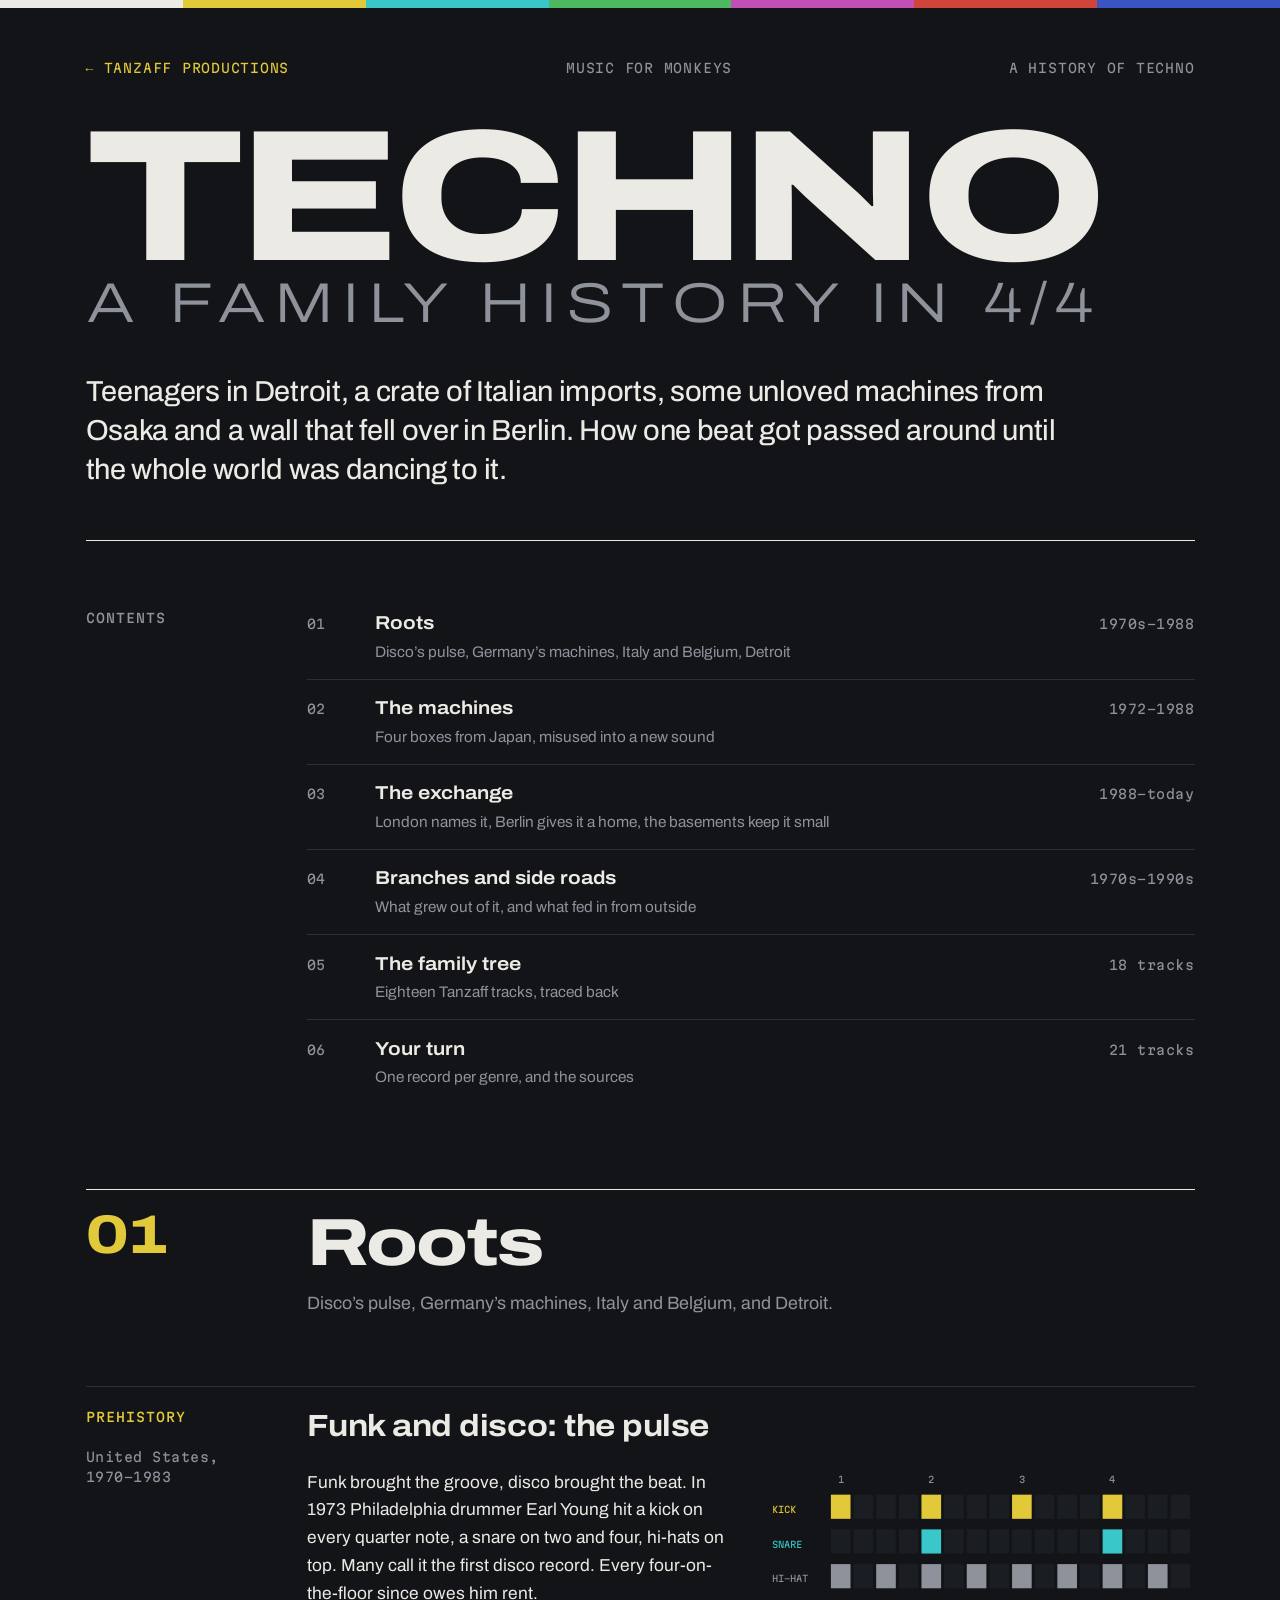
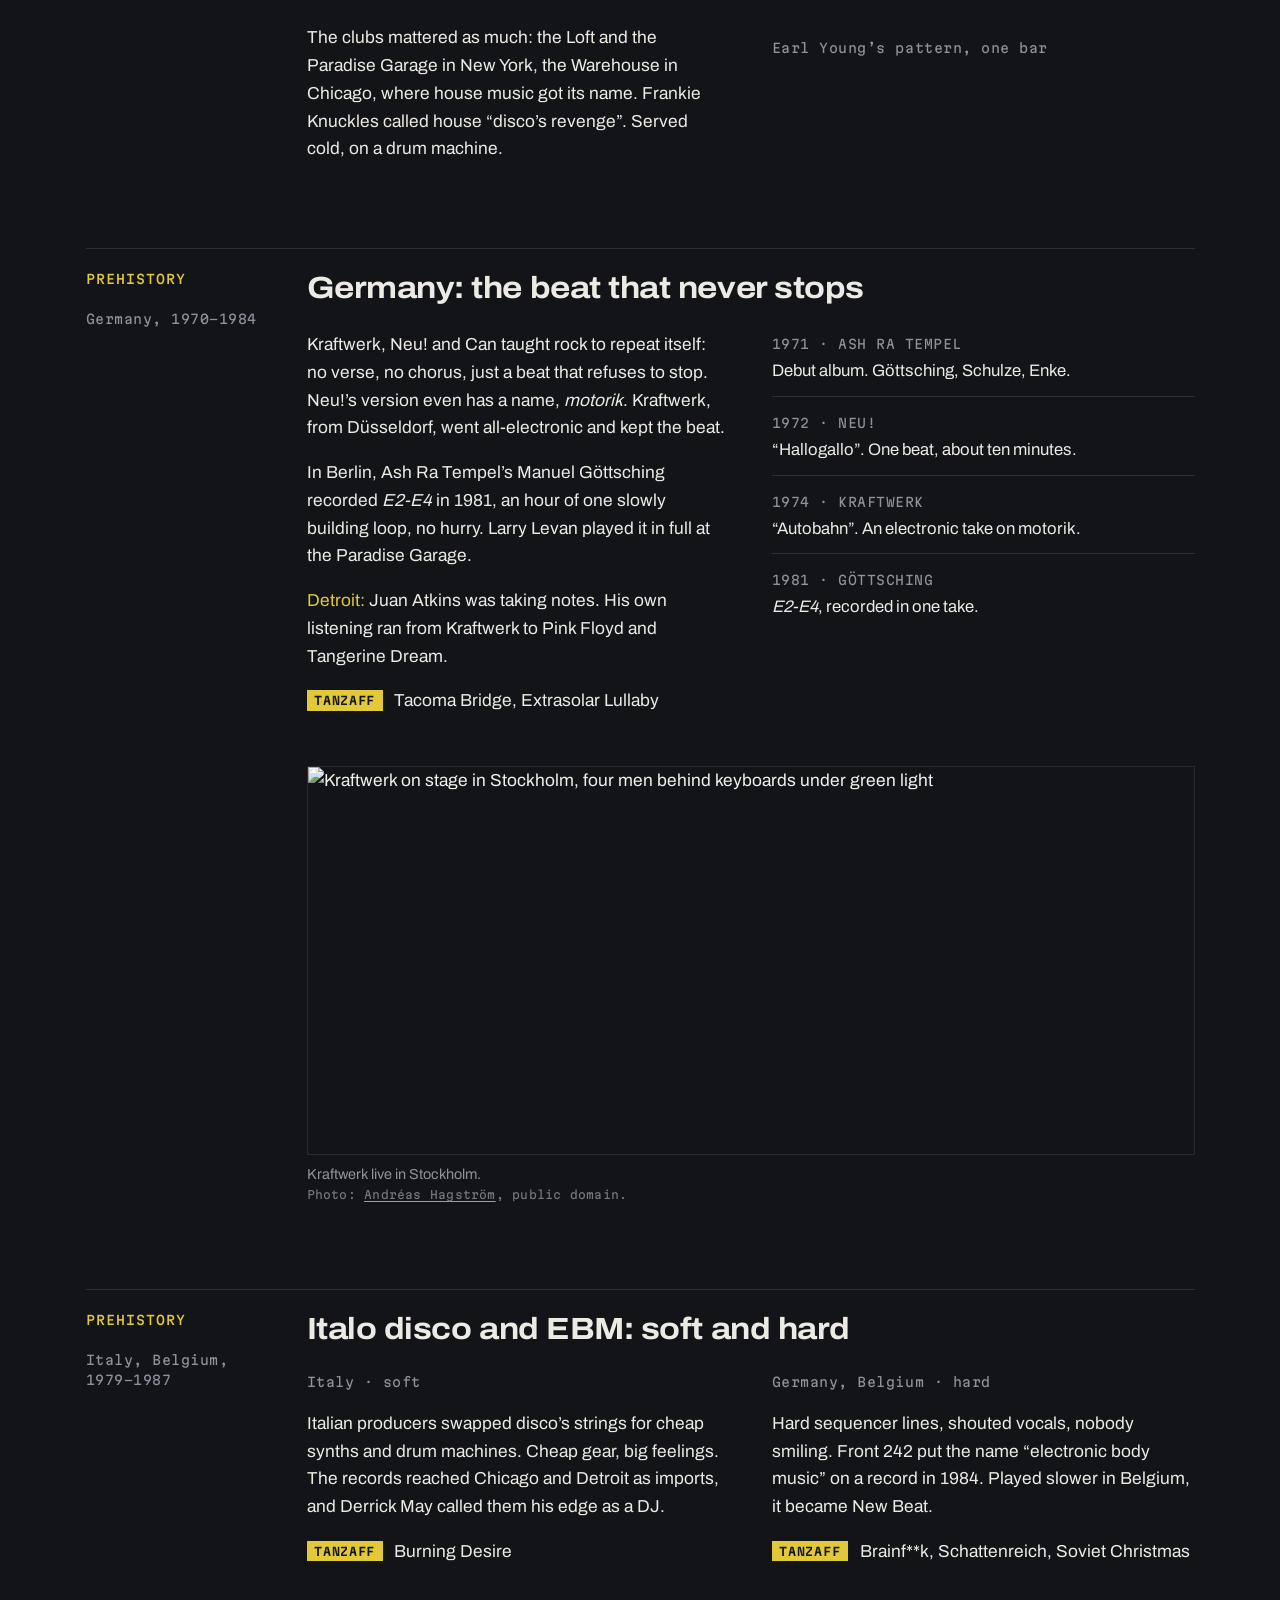
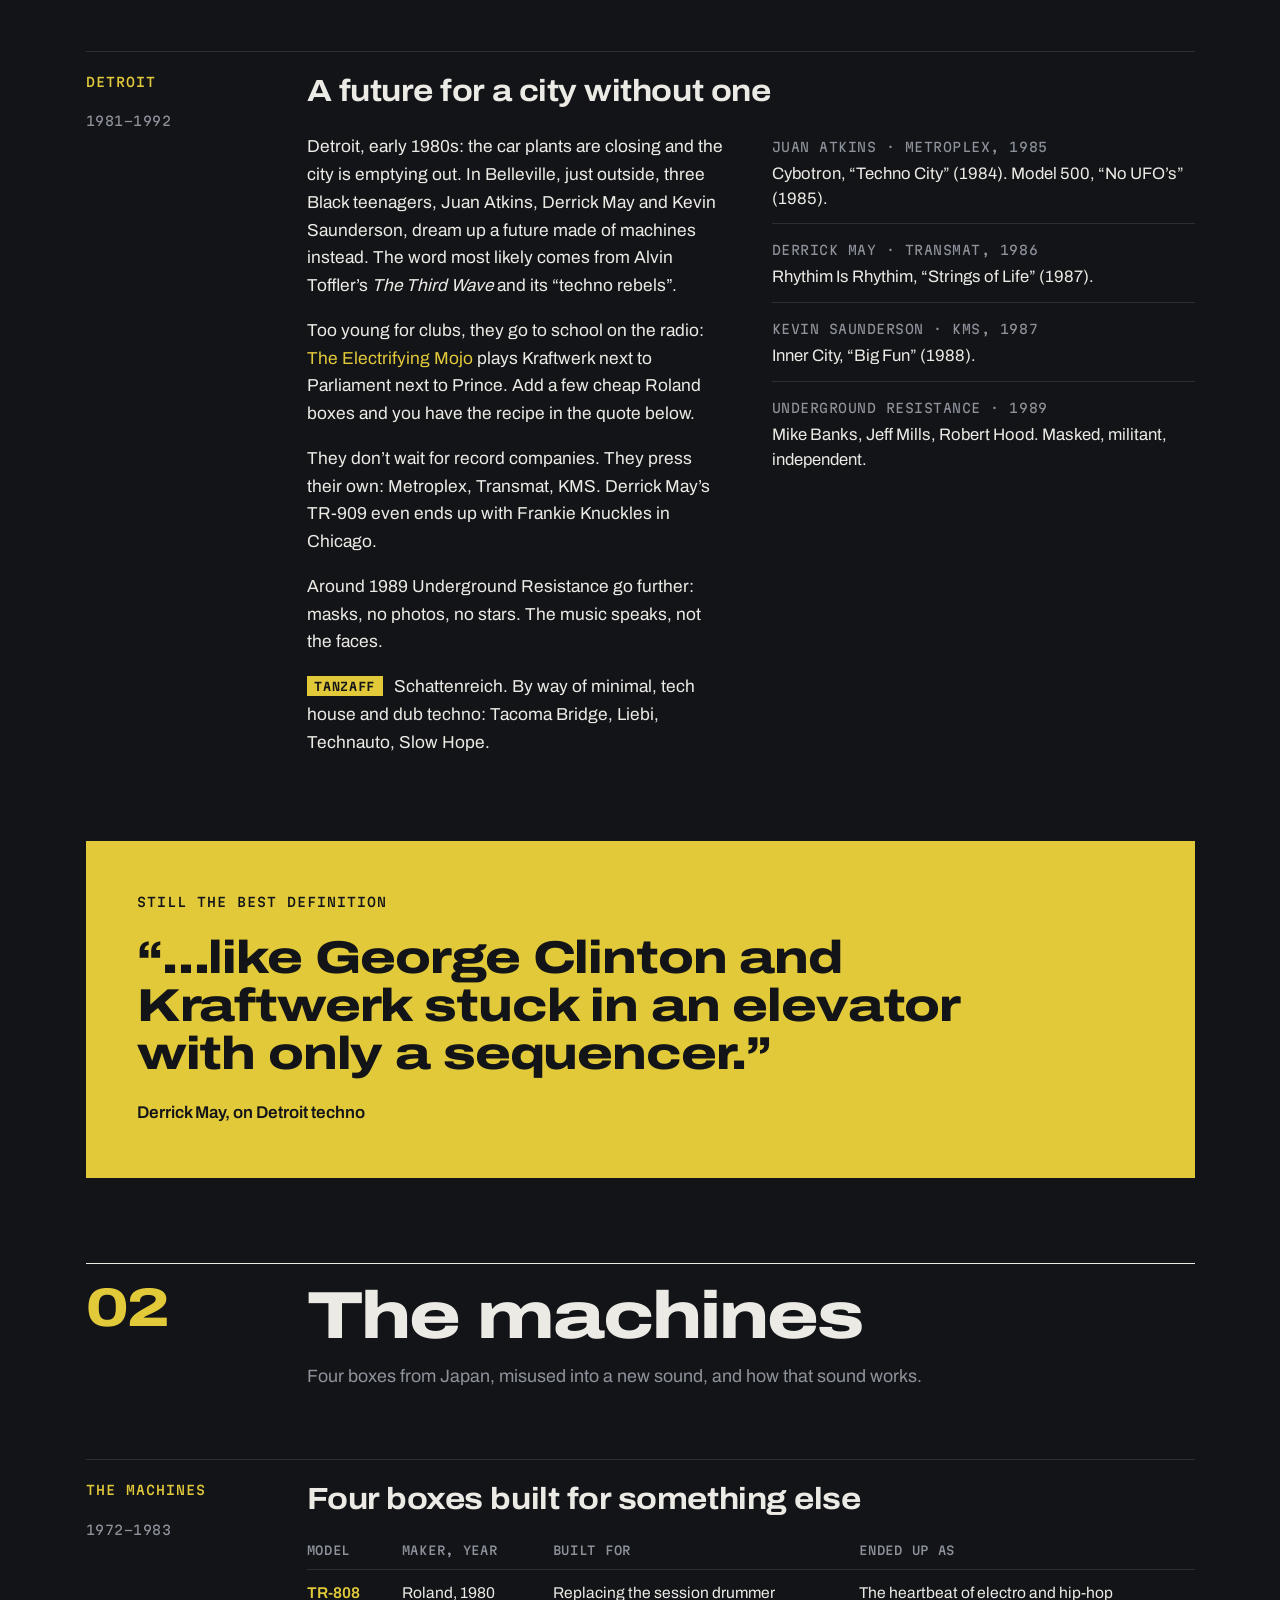
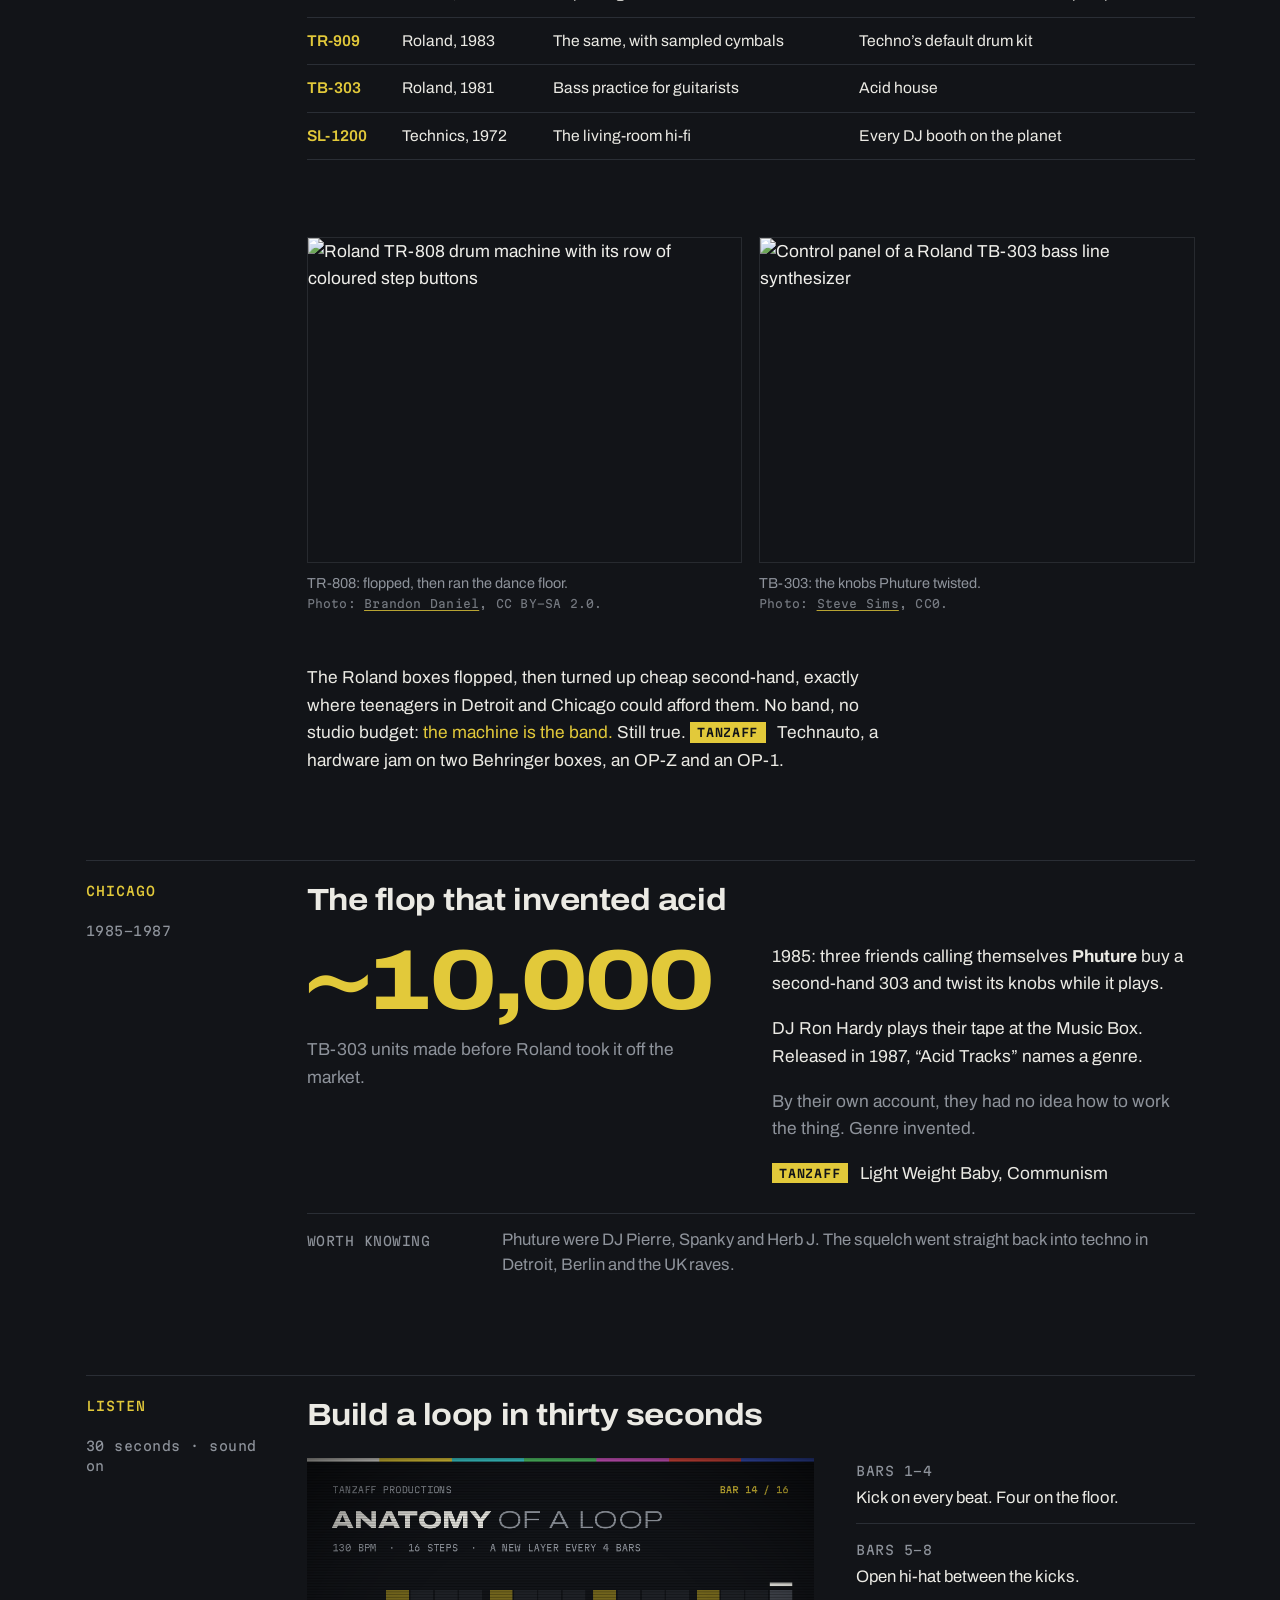
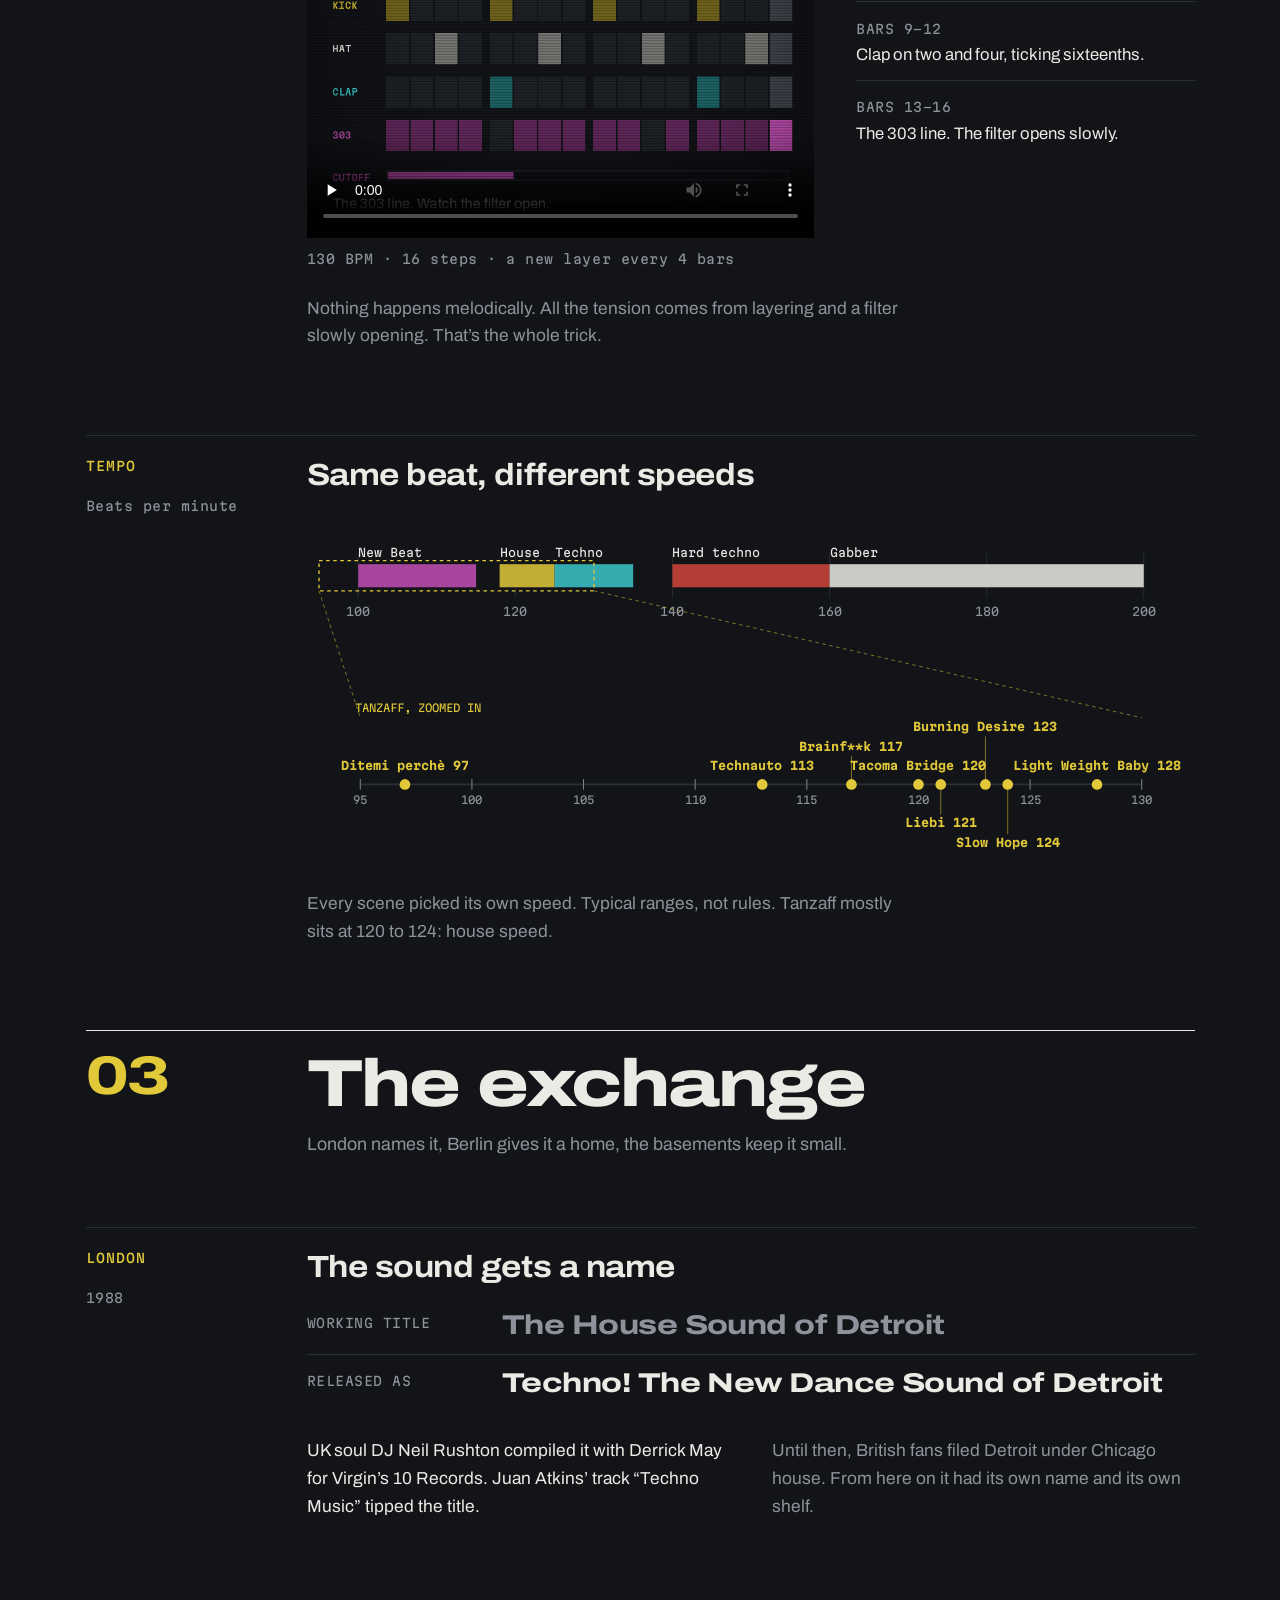
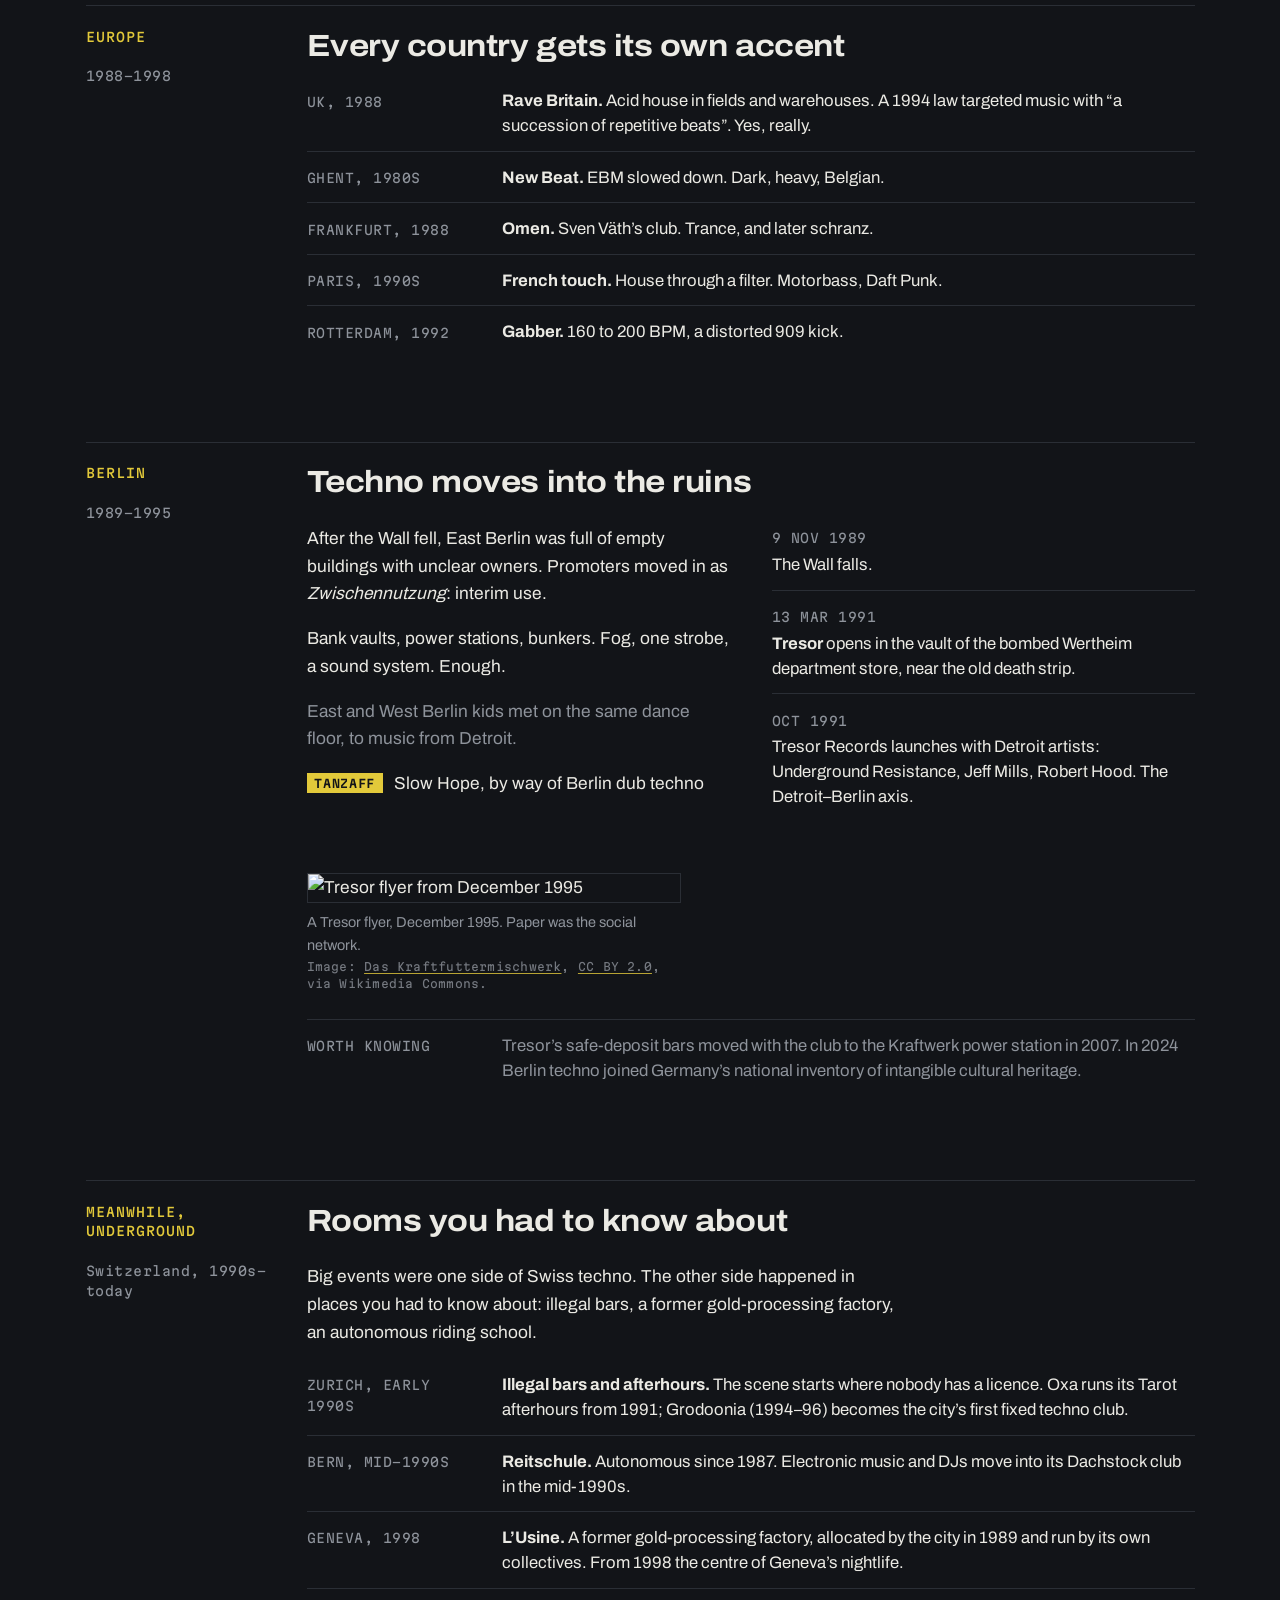
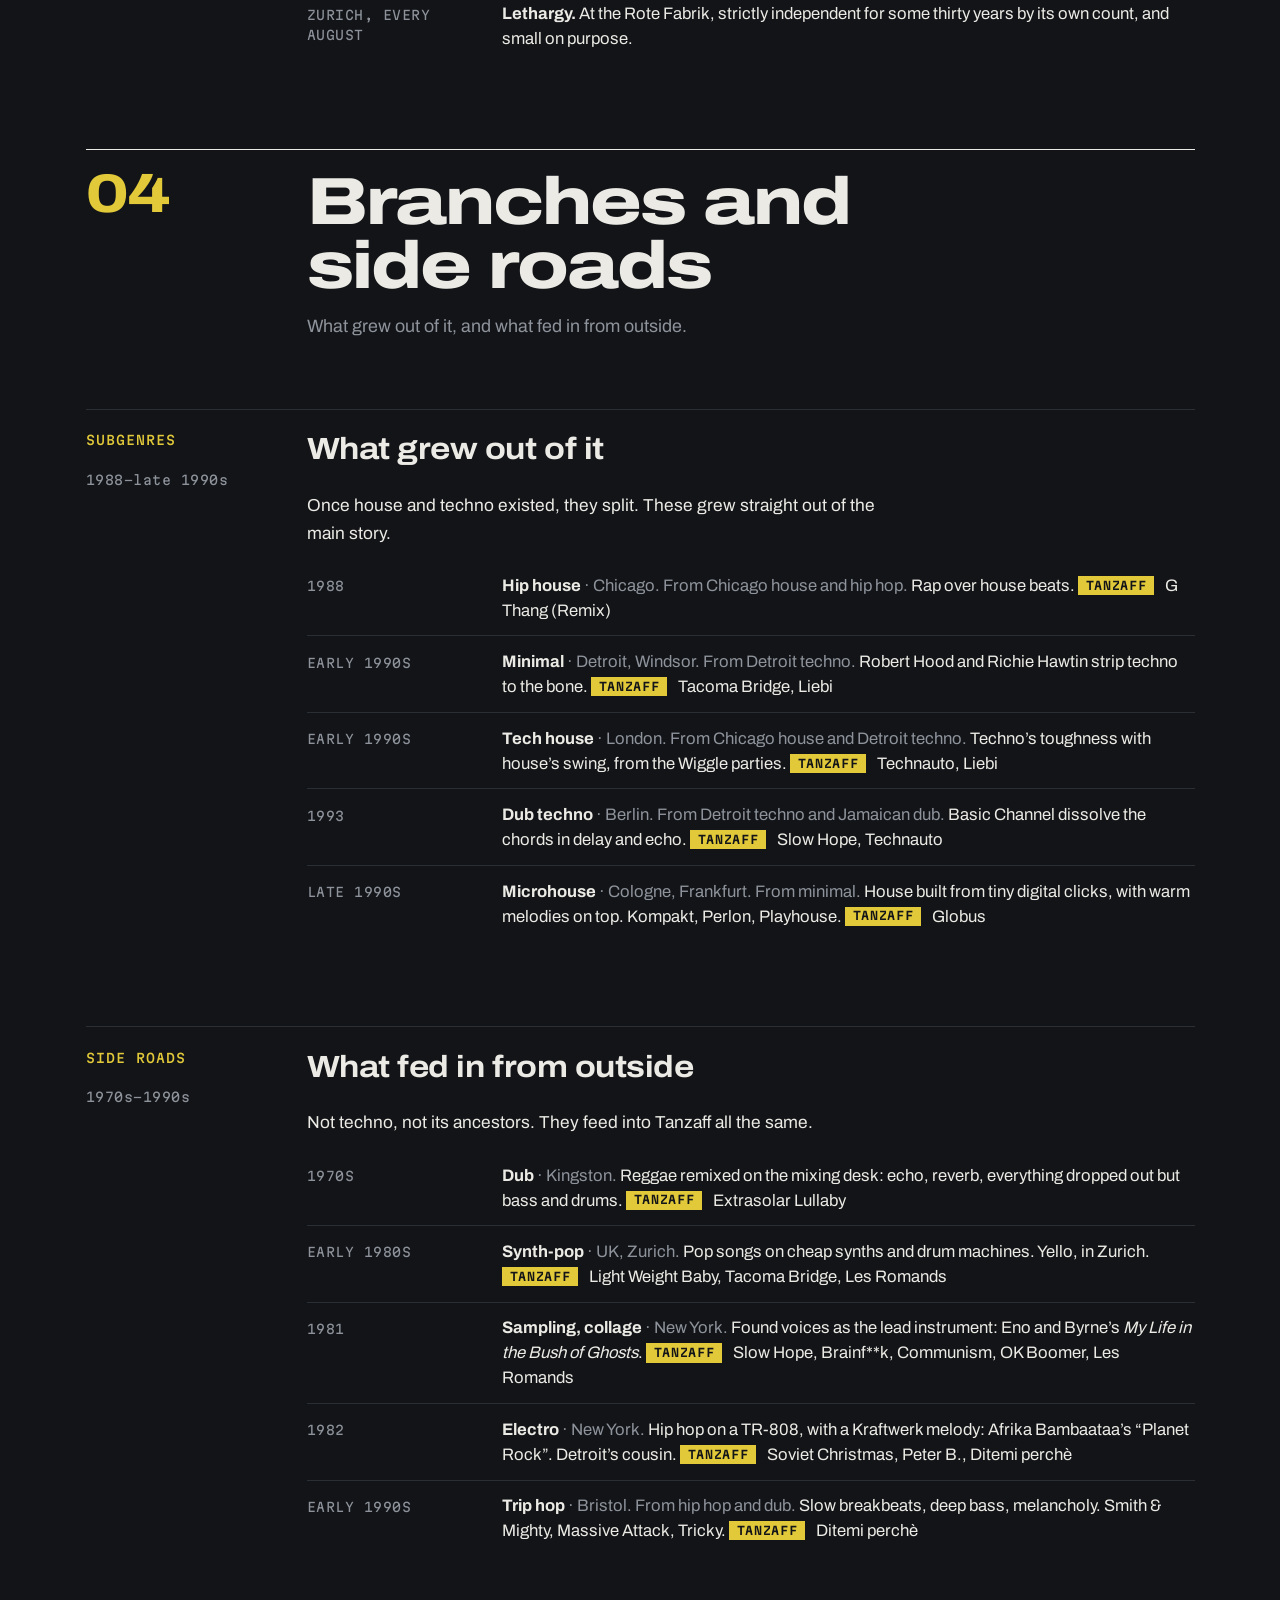
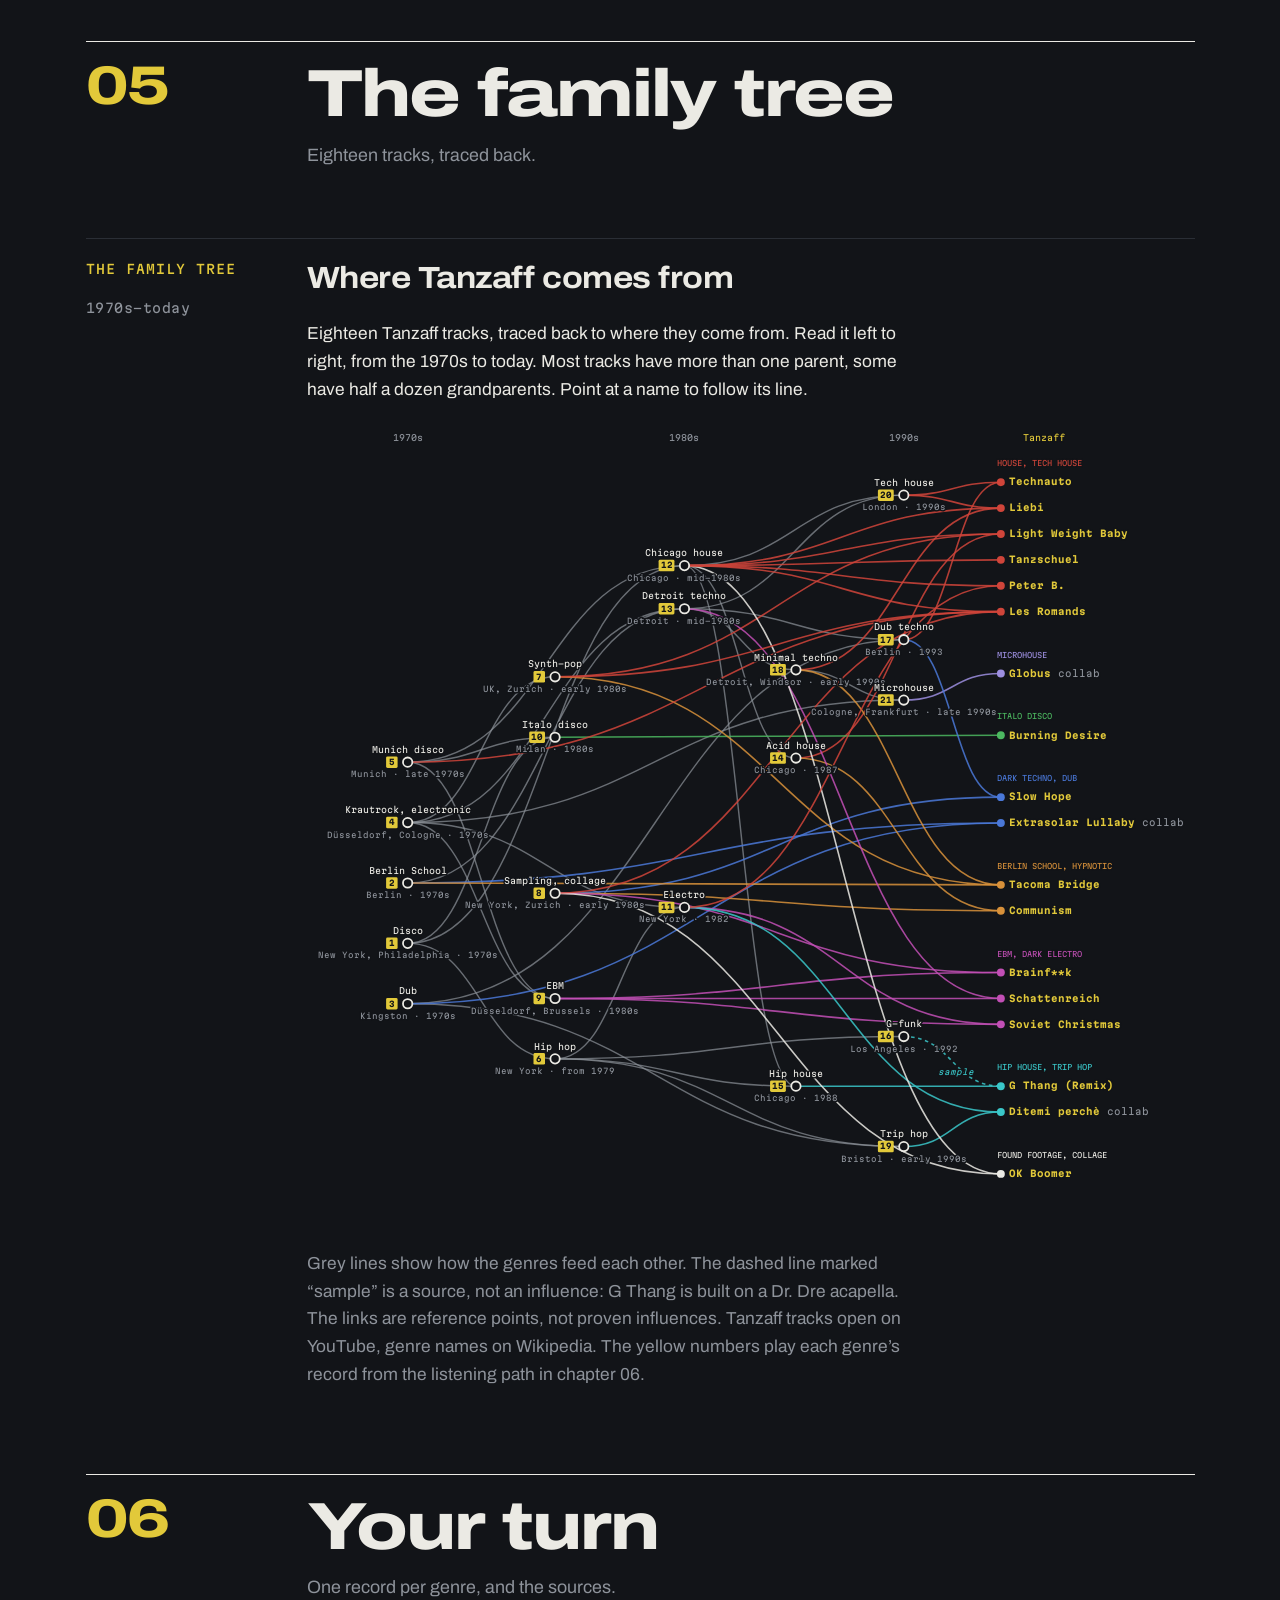
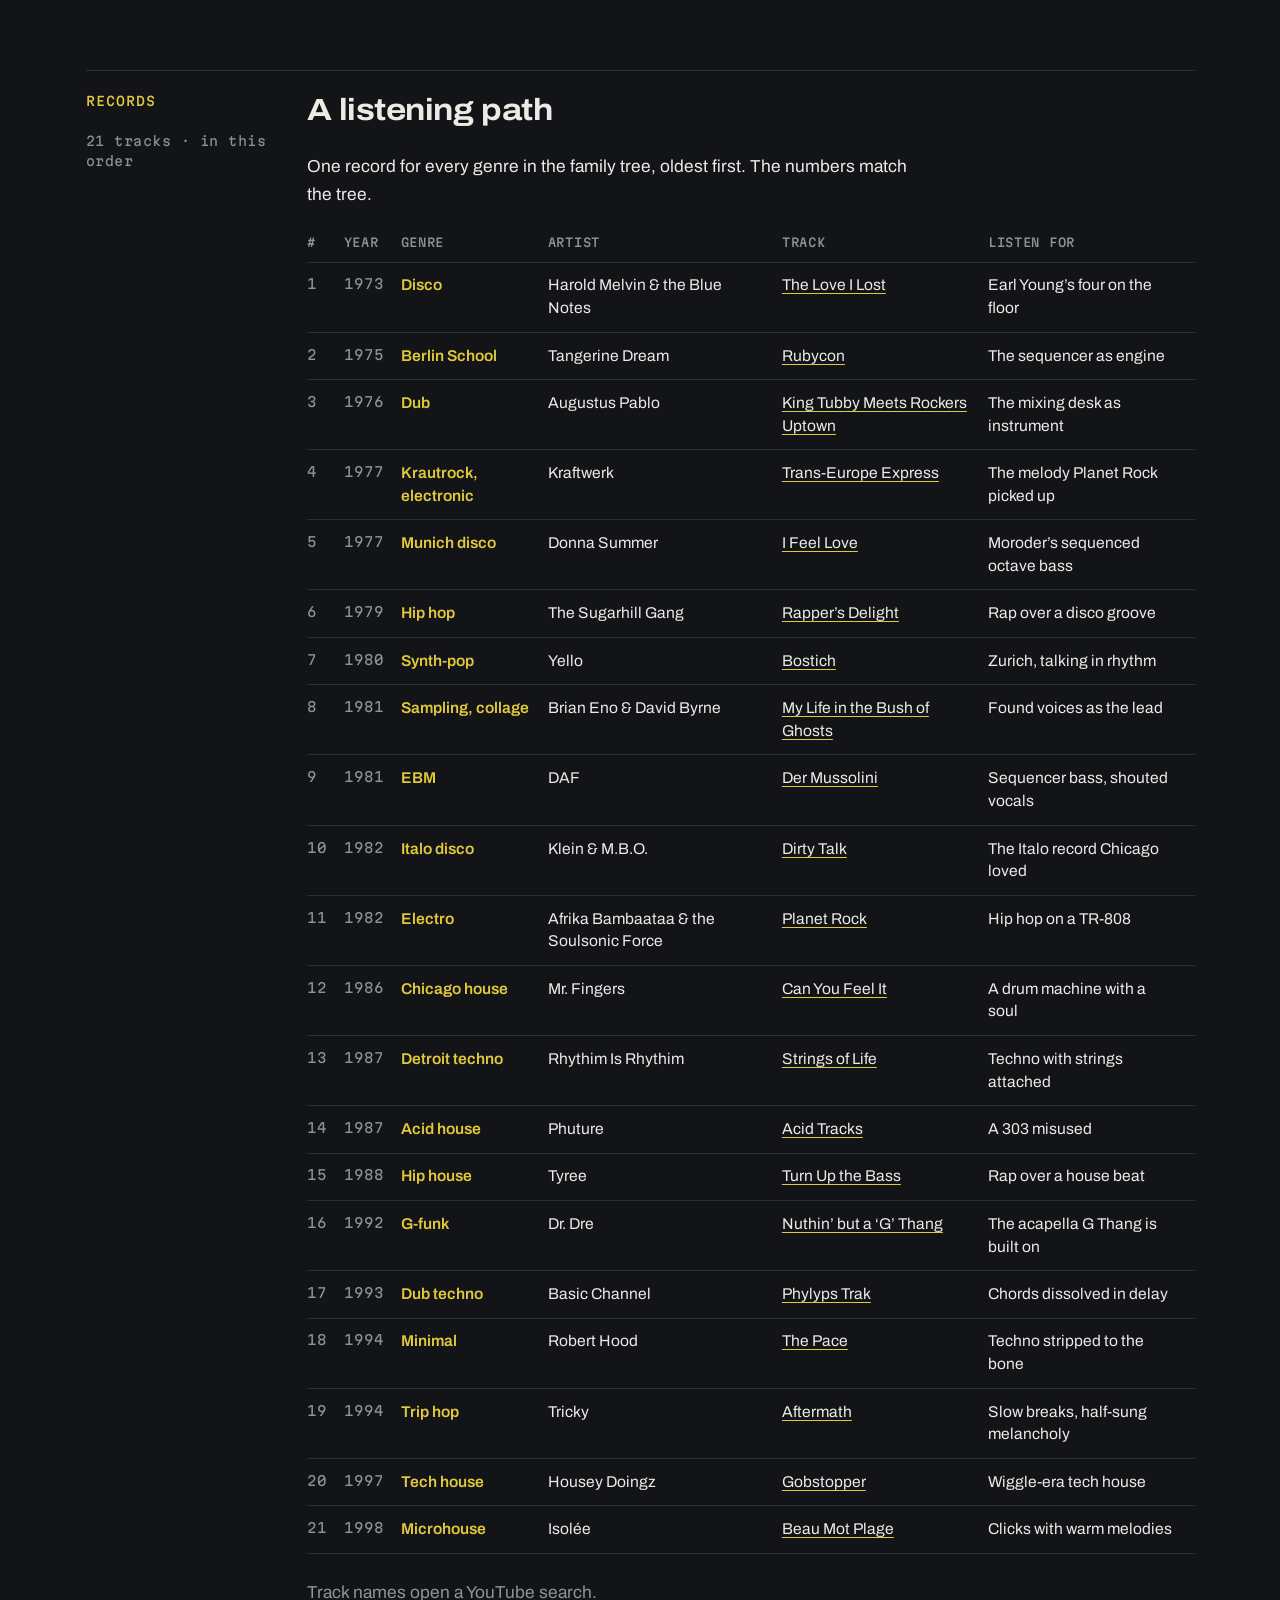
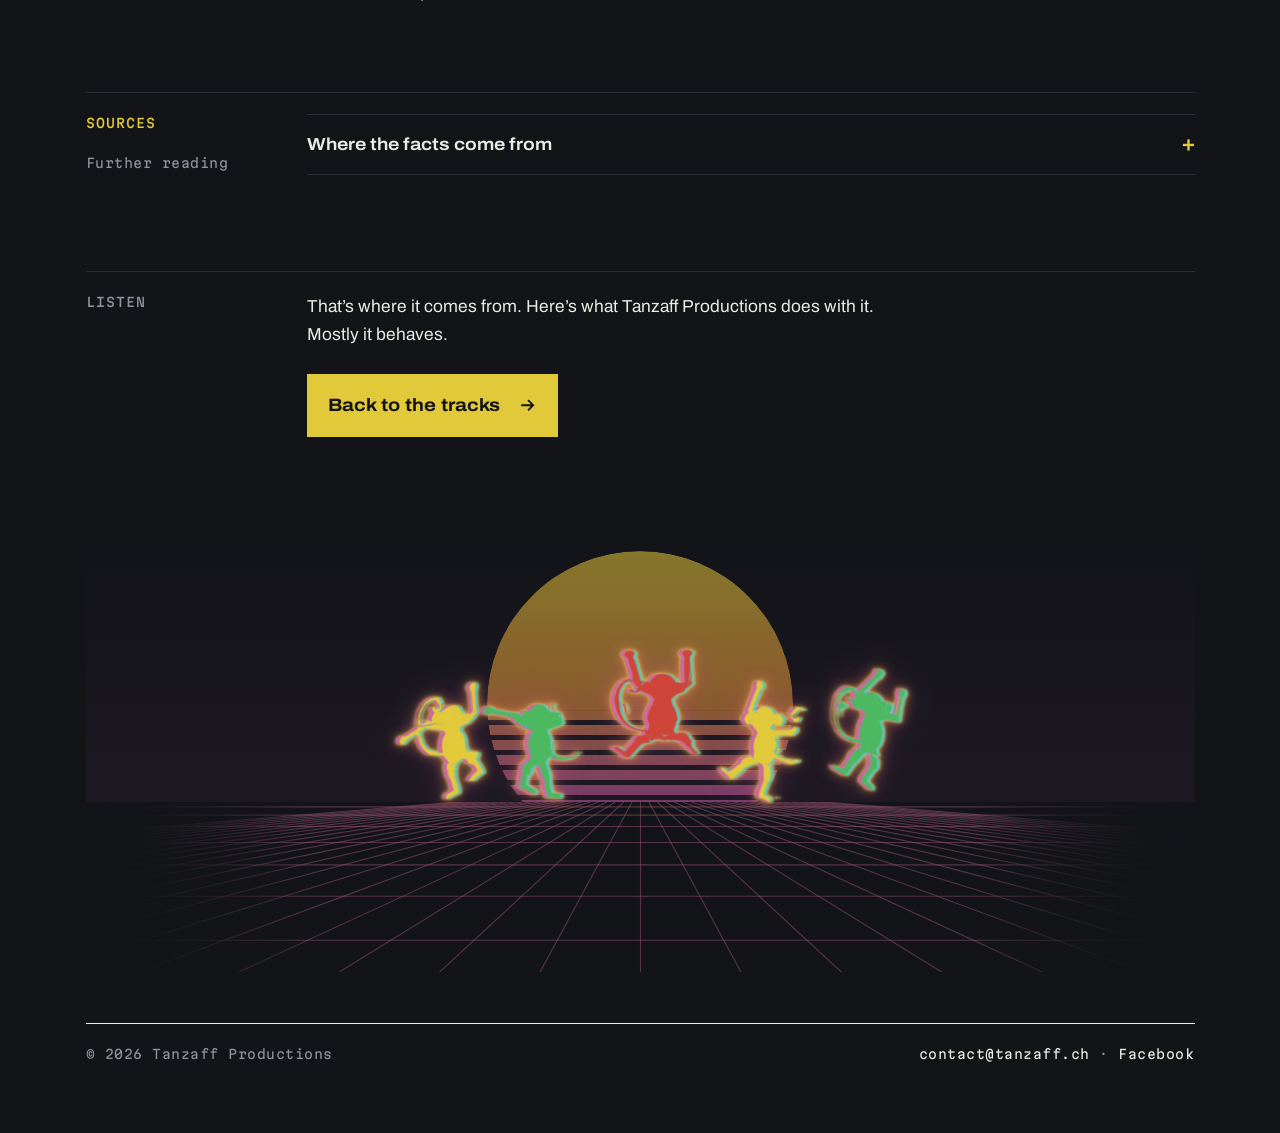
==== techno/index.html @ 1948a49a "Detroit: drop the Tanzaff remark from the Underground Resistance paragraph Co-Authored-By: Claude Op" ====
<!doctype html>
<html lang="en">
  <head>
    <meta charset="utf-8" />
    <meta name="viewport" content="width=device-width, initial-scale=1" />
    <title>Techno, a family history in 4/4 | Tanzaff Productions</title>
    <meta name="description" content="Teenagers in Detroit, Italian imports, unloved machines from Osaka and a fallen wall in Berlin: how one beat became a music the whole world dances to." />
    <link rel="canonical" href="https://tanzaff.ch/techno/" />
    <meta name="theme-color" content="#121418" />

    <meta property="og:type" content="article" />
    <meta property="og:site_name" content="Tanzaff Productions" />
    <meta property="og:locale" content="en_US" />
    <meta property="og:title" content="Techno, a family history in 4/4" />
    <meta property="og:description" content="Teenagers in Detroit, Italian imports, unloved machines from Osaka and a fallen wall in Berlin." />
    <meta property="og:url" content="https://tanzaff.ch/techno/" />
    <meta property="og:image" content="https://tanzaff.ch/techno/media/og.jpg" />
    <meta property="og:image:width" content="1200" />
    <meta property="og:image:height" content="630" />
    <meta property="og:image:alt" content="Techno, a family history in 4/4, by Tanzaff Productions" />

    <meta name="twitter:card" content="summary_large_image" />
    <meta name="twitter:title" content="Techno, a family history in 4/4" />
    <meta name="twitter:description" content="Teenagers in Detroit, Italian imports, unloved machines from Osaka and a fallen wall in Berlin." />
    <meta name="twitter:image" content="https://tanzaff.ch/techno/media/og.jpg" />

    <link rel="icon" type="image/svg+xml" href="../favicon.svg?v=4" />
    <link rel="apple-touch-icon" href="../apple-touch-icon.png" />

    <link rel="preload" href="../fonts/archivo-latin.woff2" as="font" type="font/woff2" crossorigin />
    <link rel="preload" href="../fonts/martian-mono-latin.woff2" as="font" type="font/woff2" crossorigin />
    <link rel="stylesheet" href="../styles.css?v=33" />
  </head>
  <body>
    <!-- EBU colour bars at 75%: white, yellow, cyan, green, magenta, red, blue -->
    <div class="bars" aria-hidden="true"><i></i><i></i><i></i><i></i><i></i><i></i><i></i></div>

    <main class="page">
      <header class="masthead">
        <p class="ident"><a class="ident-link" href="../">&larr; Tanzaff Productions</a><span>Music for Monkeys</span><span>A history of techno</span></p>
        <h1 class="wordmark wordmark-story">Techno <span>A family history in 4/4</span></h1>
        <p class="lead-wrap">
          Teenagers in Detroit, a crate of Italian imports, some unloved machines from Osaka
          and a wall that fell over in Berlin. How one beat got passed around until the whole
          world was dancing to it.
        </p>
      </header>

      <section class="block" aria-labelledby="contents-heading">
        <h2 id="contents-heading" class="label">Contents</h2>
        <div class="block-body">
          <ol class="contents">
            <li><a href="#roots"><span class="tc">01</span><span><span class="contents-title">Roots</span><span class="contents-dek">Disco&rsquo;s pulse, Germany&rsquo;s machines, Italy and Belgium, Detroit</span></span><span class="tc">1970s&ndash;1988</span></a></li>
            <li><a href="#machines"><span class="tc">02</span><span><span class="contents-title">The machines</span><span class="contents-dek">Four boxes from Japan, misused into a new sound</span></span><span class="tc">1972&ndash;1988</span></a></li>
            <li><a href="#exchange"><span class="tc">03</span><span><span class="contents-title">The exchange</span><span class="contents-dek">London names it, Berlin gives it a home, the basements keep it small</span></span><span class="tc">1988&ndash;today</span></a></li>
            <li><a href="#since"><span class="tc">04</span><span><span class="contents-title">Branches and side roads</span><span class="contents-dek">What grew out of it, and what fed in from outside</span></span><span class="tc">1970s&ndash;1990s</span></a></li>
            <li><a href="#tree"><span class="tc">05</span><span><span class="contents-title">The family tree</span><span class="contents-dek">Eighteen Tanzaff tracks, traced back</span></span><span class="tc">18 tracks</span></a></li>
            <li><a href="#your-turn"><span class="tc">06</span><span><span class="contents-title">Your turn</span><span class="contents-dek">One record per genre, and the sources</span></span><span class="tc">21 tracks</span></a></li>
          </ol>
        </div>
      </section>

      <!-- ============================================================
           01 ROOTS
           ============================================================ -->
      <header class="chapter-head" id="roots">
        <p class="chapter-num">01</p>
        <div>
          <h2 class="chapter-title">Roots</h2>
          <p class="chapter-dek">Disco&rsquo;s pulse, Germany&rsquo;s machines, Italy and Belgium, and Detroit.</p>
        </div>
      </header>

      <section class="block" aria-labelledby="disco-title">
        <div class="story-label"><p class="label label-signal">Prehistory</p><p class="tc">United States, 1970&ndash;1983</p></div>
        <div class="story-body">
          <h3 id="disco-title" class="story-title">Funk and disco: the pulse</h3>
          <div class="split">
            <div>
              <p>Funk brought the groove, disco brought the beat. In 1973 Philadelphia drummer Earl Young hit a kick on every quarter note, a snare on two and four, hi-hats on top. Many call it the first disco record. Every four-on-the-floor since owes him rent.</p>
              <p>The clubs mattered as much: the Loft and the Paradise Garage in New York, the Warehouse in Chicago, where house music got its name. Frankie Knuckles called house &ldquo;disco&rsquo;s revenge&rdquo;. Served cold, on a drum machine.</p>
            </div>
            <div class="chart-wrap grid">
              <svg viewBox="0 0 560 190" role="img" aria-labelledby="grid-title grid-desc">
                <title id="grid-title">Earl Young&rsquo;s disco beat as a 16-step pattern</title>
                <desc id="grid-desc">One bar in sixteen steps: the kick drum on every quarter note, the snare on beats two and four, hi-hats on every second step.</desc>
                <text x="91" y="18" font-size="12" text-anchor="middle">1</text>
                <text x="211" y="18" font-size="12" text-anchor="middle">2</text>
                <text x="331" y="18" font-size="12" text-anchor="middle">3</text>
                <text x="451" y="18" font-size="12" text-anchor="middle">4</text>
                <text x="0" y="58" font-size="12" style="fill: var(--signal)">KICK</text>
                <rect x="78" y="34" width="26" height="32" style="fill: var(--signal)"/>
                <rect x="108" y="34" width="26" height="32" style="fill: var(--panel)"/>
                <rect x="138" y="34" width="26" height="32" style="fill: var(--panel)"/>
                <rect x="168" y="34" width="26" height="32" style="fill: var(--panel)"/>
                <rect x="198" y="34" width="26" height="32" style="fill: var(--signal)"/>
                <rect x="228" y="34" width="26" height="32" style="fill: var(--panel)"/>
                <rect x="258" y="34" width="26" height="32" style="fill: var(--panel)"/>
                <rect x="288" y="34" width="26" height="32" style="fill: var(--panel)"/>
                <rect x="318" y="34" width="26" height="32" style="fill: var(--signal)"/>
                <rect x="348" y="34" width="26" height="32" style="fill: var(--panel)"/>
                <rect x="378" y="34" width="26" height="32" style="fill: var(--panel)"/>
                <rect x="408" y="34" width="26" height="32" style="fill: var(--panel)"/>
                <rect x="438" y="34" width="26" height="32" style="fill: var(--signal)"/>
                <rect x="468" y="34" width="26" height="32" style="fill: var(--panel)"/>
                <rect x="498" y="34" width="26" height="32" style="fill: var(--panel)"/>
                <rect x="528" y="34" width="26" height="32" style="fill: var(--panel)"/>
                <text x="0" y="104" font-size="12" style="fill: var(--cyan)">SNARE</text>
                <rect x="78" y="80" width="26" height="32" style="fill: var(--panel)"/>
                <rect x="108" y="80" width="26" height="32" style="fill: var(--panel)"/>
                <rect x="138" y="80" width="26" height="32" style="fill: var(--panel)"/>
                <rect x="168" y="80" width="26" height="32" style="fill: var(--panel)"/>
                <rect x="198" y="80" width="26" height="32" style="fill: var(--cyan)"/>
                <rect x="228" y="80" width="26" height="32" style="fill: var(--panel)"/>
                <rect x="258" y="80" width="26" height="32" style="fill: var(--panel)"/>
                <rect x="288" y="80" width="26" height="32" style="fill: var(--panel)"/>
                <rect x="318" y="80" width="26" height="32" style="fill: var(--panel)"/>
                <rect x="348" y="80" width="26" height="32" style="fill: var(--panel)"/>
                <rect x="378" y="80" width="26" height="32" style="fill: var(--panel)"/>
                <rect x="408" y="80" width="26" height="32" style="fill: var(--panel)"/>
                <rect x="438" y="80" width="26" height="32" style="fill: var(--cyan)"/>
                <rect x="468" y="80" width="26" height="32" style="fill: var(--panel)"/>
                <rect x="498" y="80" width="26" height="32" style="fill: var(--panel)"/>
                <rect x="528" y="80" width="26" height="32" style="fill: var(--panel)"/>
                <text x="0" y="150" font-size="12" style="fill: var(--muted)">HI-HAT</text>
                <rect x="78" y="126" width="26" height="32" style="fill: var(--muted)"/>
                <rect x="108" y="126" width="26" height="32" style="fill: var(--panel)"/>
                <rect x="138" y="126" width="26" height="32" style="fill: var(--muted)"/>
                <rect x="168" y="126" width="26" height="32" style="fill: var(--panel)"/>
                <rect x="198" y="126" width="26" height="32" style="fill: var(--muted)"/>
                <rect x="228" y="126" width="26" height="32" style="fill: var(--panel)"/>
                <rect x="258" y="126" width="26" height="32" style="fill: var(--muted)"/>
                <rect x="288" y="126" width="26" height="32" style="fill: var(--panel)"/>
                <rect x="318" y="126" width="26" height="32" style="fill: var(--muted)"/>
                <rect x="348" y="126" width="26" height="32" style="fill: var(--panel)"/>
                <rect x="378" y="126" width="26" height="32" style="fill: var(--muted)"/>
                <rect x="408" y="126" width="26" height="32" style="fill: var(--panel)"/>
                <rect x="438" y="126" width="26" height="32" style="fill: var(--muted)"/>
                <rect x="468" y="126" width="26" height="32" style="fill: var(--panel)"/>
                <rect x="498" y="126" width="26" height="32" style="fill: var(--muted)"/>
                <rect x="528" y="126" width="26" height="32" style="fill: var(--panel)"/>
              </svg>
              <p class="tc">Earl Young&rsquo;s pattern, one bar</p>
            </div>
          </div>
        </div>
      </section>

      <section class="block" aria-labelledby="germany-title">
        <div class="story-label"><p class="label label-signal">Prehistory</p><p class="tc">Germany, 1970&ndash;1984</p></div>
        <div class="story-body">
          <h3 id="germany-title" class="story-title">Germany: the beat that never stops</h3>
          <div class="split">
            <div>
              <p>Kraftwerk, Neu! and Can taught rock to repeat itself: no verse, no chorus, just a beat that refuses to stop. Neu!&rsquo;s version even has a name, <i>motorik</i>. Kraftwerk, from D&uuml;sseldorf, went all-electronic and kept the beat.</p>
              <p>In Berlin, Ash Ra Tempel&rsquo;s Manuel G&ouml;ttsching recorded <i>E2-E4</i> in 1981, an hour of one slowly building loop, no hurry. Larry Levan played it in full at the Paradise Garage.</p>
              <p><span class="hl">Detroit:</span> Juan Atkins was taking notes. His own listening ran from Kraftwerk to Pink Floyd and Tangerine Dream.</p>
              <p><span class="tz">Tanzaff</span> Tacoma Bridge, Extrasolar Lullaby</p>
            </div>
            <dl class="facts facts-stack">
              <div><dt>1971 &middot; Ash Ra Tempel</dt><dd>Debut album. G&ouml;ttsching, Schulze, Enke.</dd></div>
              <div><dt>1972 &middot; Neu!</dt><dd>&ldquo;Hallogallo&rdquo;. One beat, about ten minutes.</dd></div>
              <div><dt>1974 &middot; Kraftwerk</dt><dd>&ldquo;Autobahn&rdquo;. An electronic take on motorik.</dd></div>
              <div><dt>1981 &middot; G&ouml;ttsching</dt><dd><i>E2-E4</i>, recorded in one take.</dd></div>
            </dl>
          </div>
          <figure class="photo"><img src="https://upload.wikimedia.org/wikipedia/commons/6/68/Kraftwerk_live_in_Stockholm.jpg" alt="Kraftwerk on stage in Stockholm, four men behind keyboards under green light" width="1200" height="896" loading="lazy" decoding="async" /><figcaption>Kraftwerk live in Stockholm. <span class="credit">Photo: <a href="https://commons.wikimedia.org/wiki/File:Kraftwerk_live_in_Stockholm.jpg">Andr&eacute;as Hagstr&ouml;m</a>, public domain.</span></figcaption></figure>
        </div>
      </section>

      <section class="block" aria-labelledby="italy-title">
        <div class="story-label"><p class="label label-signal">Prehistory</p><p class="tc">Italy, Belgium, 1979&ndash;1987</p></div>
        <div class="story-body">
          <h3 id="italy-title" class="story-title">Italo disco and EBM: soft and hard</h3>
          <div class="split">
            <div>
              <p class="tc">Italy &middot; soft</p>
              <p>Italian producers swapped disco&rsquo;s strings for cheap synths and drum machines. Cheap gear, big feelings. The records reached Chicago and Detroit as imports, and Derrick May called them his edge as a DJ.</p>
              <p><span class="tz">Tanzaff</span> Burning Desire</p>
            </div>
            <div>
              <p class="tc">Germany, Belgium &middot; hard</p>
              <p>Hard sequencer lines, shouted vocals, nobody smiling. Front 242 put the name &ldquo;electronic body music&rdquo; on a record in 1984. Played slower in Belgium, it became New Beat.</p>
              <p><span class="tz">Tanzaff</span> Brainf**k, Schattenreich, Soviet Christmas</p>
            </div>
          </div>
        </div>
      </section>

      <section class="block" aria-labelledby="detroit-title">
        <div class="story-label"><p class="label label-signal">Detroit</p><p class="tc">1981&ndash;1992</p></div>
        <div class="story-body">
          <h3 id="detroit-title" class="story-title">A future for a city without one</h3>
          <div class="split">
            <div>
              <p>Detroit, early 1980s: the car plants are closing and the city is emptying out. In Belleville, just outside, three Black teenagers, Juan Atkins, Derrick May and Kevin Saunderson, dream up a future made of machines instead. The word most likely comes from Alvin Toffler&rsquo;s <i>The Third Wave</i> and its &ldquo;techno rebels&rdquo;.</p>
              <p>Too young for clubs, they go to school on the radio: <span class="hl">The Electrifying Mojo</span> plays Kraftwerk next to Parliament next to Prince. Add a few cheap Roland boxes and you have the recipe in the quote below.</p>
              <p>They don&rsquo;t wait for record companies. They press their own: Metroplex, Transmat, KMS. Derrick May&rsquo;s TR-909 even ends up with Frankie Knuckles in Chicago.</p>
              <p>Around 1989 Underground Resistance go further: masks, no photos, no stars. The music speaks, not the faces.</p>
              <p><span class="tz">Tanzaff</span> Schattenreich. By way of minimal, tech house and dub techno: Tacoma Bridge, Liebi, Technauto, Slow Hope.</p>
            </div>
            <dl class="facts facts-stack">
              <div><dt>Juan Atkins &middot; Metroplex, 1985</dt><dd>Cybotron, &ldquo;Techno City&rdquo; (1984). Model 500, &ldquo;No UFO&rsquo;s&rdquo; (1985).</dd></div>
              <div><dt>Derrick May &middot; Transmat, 1986</dt><dd>Rhythim Is Rhythim, &ldquo;Strings of Life&rdquo; (1987).</dd></div>
              <div><dt>Kevin Saunderson &middot; KMS, 1987</dt><dd>Inner City, &ldquo;Big Fun&rdquo; (1988).</dd></div>
              <div><dt>Underground Resistance &middot; 1989</dt><dd>Mike Banks, Jeff Mills, Robert Hood. Masked, militant, independent.</dd></div>
            </dl>
          </div>
        </div>
      </section>

      <figure class="pullquote">
        <p class="label">Still the best definition</p>
        <blockquote>&ldquo;&hellip;like George Clinton and Kraftwerk stuck in an elevator with only a sequencer.&rdquo;</blockquote>
        <figcaption>Derrick May, on Detroit techno</figcaption>
      </figure>

      <!-- ============================================================
           02 THE MACHINES
           ============================================================ -->
      <header class="chapter-head" id="machines">
        <p class="chapter-num">02</p>
        <div>
          <h2 class="chapter-title">The machines</h2>
          <p class="chapter-dek">Four boxes from Japan, misused into a new sound, and how that sound works.</p>
        </div>
      </header>

      <section class="block" aria-labelledby="boxes-title">
        <div class="story-label"><p class="label label-signal">The machines</p><p class="tc">1972&ndash;1983</p></div>
        <div class="story-body">
          <h3 id="boxes-title" class="story-title">Four boxes built for something else</h3>
          <div class="table-wrap">
            <table class="data">
              <thead><tr><th scope="col">Model</th><th scope="col">Maker, year</th><th scope="col">Built for</th><th scope="col">Ended up as</th></tr></thead>
              <tbody>
                <tr><td class="key">TR-808</td><td>Roland, 1980</td><td>Replacing the session drummer</td><td>The heartbeat of electro and hip-hop</td></tr>
                <tr><td class="key">TR-909</td><td>Roland, 1983</td><td>The same, with sampled cymbals</td><td>Techno&rsquo;s default drum kit</td></tr>
                <tr><td class="key">TB-303</td><td>Roland, 1981</td><td>Bass practice for guitarists</td><td>Acid house</td></tr>
                <tr><td class="key">SL-1200</td><td>Technics, 1972</td><td>The living-room hi-fi</td><td>Every DJ booth on the planet</td></tr>
              </tbody>
            </table>
          </div>
          <div class="photo-pair"><figure class=""><img src="https://upload.wikimedia.org/wikipedia/commons/thumb/4/4c/Roland_TR-808_%28large%29.jpg/1280px-Roland_TR-808_%28large%29.jpg" alt="Roland TR-808 drum machine with its row of coloured step buttons" width="1280" height="747" loading="lazy" decoding="async" /><figcaption>TR-808: flopped, then ran the dance floor. <span class="credit">Photo: <a href="https://commons.wikimedia.org/wiki/File:Roland_TR-808_(large).jpg">Brandon Daniel</a>, CC BY-SA 2.0.</span></figcaption></figure><figure class=""><img src="https://upload.wikimedia.org/wikipedia/commons/thumb/f/fd/Roland_TB-303_Panel.jpg/1280px-Roland_TB-303_Panel.jpg" alt="Control panel of a Roland TB-303 bass line synthesizer" width="1280" height="629" loading="lazy" decoding="async" /><figcaption>TB-303: the knobs Phuture twisted. <span class="credit">Photo: <a href="https://commons.wikimedia.org/wiki/File:Roland_TB-303_Panel.jpg">Steve Sims</a>, CC0.</span></figcaption></figure></div>
          <p>The Roland boxes flopped, then turned up cheap second-hand, exactly where teenagers in Detroit and Chicago could afford them. No band, no studio budget: <span class="hl">the machine is the band.</span> Still true. <span class="tz">Tanzaff</span> Technauto, a hardware jam on two Behringer boxes, an OP-Z and an OP-1.</p>
        </div>
      </section>

      <section class="block" aria-labelledby="acid-title">
        <div class="story-label"><p class="label label-signal">Chicago</p><p class="tc">1985&ndash;1987</p></div>
        <div class="story-body">
          <h3 id="acid-title" class="story-title">The flop that invented acid</h3>
          <div class="split">
            <div>
              <p class="stat">~10,000</p>
              <p class="muted">TB-303 units made before Roland took it off the market.</p>
            </div>
            <div>
              <p>1985: three friends calling themselves <b>Phuture</b> buy a second-hand 303 and twist its knobs while it plays.</p>
              <p>DJ Ron Hardy plays their tape at the Music Box. Released in 1987, &ldquo;Acid Tracks&rdquo; names a genre.</p>
              <p class="muted">By their own account, they had no idea how to work the thing. Genre invented.</p>
              <p><span class="tz">Tanzaff</span> Light Weight Baby, Communism</p>
            </div>
          </div>
          <dl class="facts worth"><div><dt>Worth knowing</dt><dd>Phuture were DJ Pierre, Spanky and Herb J. The squelch went straight back into techno in Detroit, Berlin and the UK raves.</dd></div></dl>
        </div>
      </section>

      <section class="block" aria-labelledby="loop-title">
        <div class="story-label"><p class="label label-signal">Listen</p><p class="tc">30 seconds &middot; sound on</p></div>
        <div class="story-body">
          <h3 id="loop-title" class="story-title">Build a loop in thirty seconds</h3>
          <div class="split split-clip">
            <figure class="clip">
              <video controls playsinline preload="none" poster="media/loop.png" width="960" height="720" aria-label="A 16-step sequencer adds kick, hi-hat, clap and a 303 acid line at 130 BPM, one layer every four bars">
                <source src="media/loop.mp4" type="video/mp4" />
              </video>
              <figcaption class="tc">130 BPM &middot; 16 steps &middot; a new layer every 4 bars</figcaption>
            </figure>
            <dl class="facts facts-stack">
              <div><dt>Bars 1&ndash;4</dt><dd>Kick on every beat. Four on the floor.</dd></div>
              <div><dt>Bars 5&ndash;8</dt><dd>Open hi-hat between the kicks.</dd></div>
              <div><dt>Bars 9&ndash;12</dt><dd>Clap on two and four, ticking sixteenths.</dd></div>
              <div><dt>Bars 13&ndash;16</dt><dd>The 303 line. The filter opens slowly.</dd></div>
            </dl>
          </div>
          <p class="muted">Nothing happens melodically. All the tension comes from layering and a filter slowly opening. That&rsquo;s the whole trick.</p>
        </div>
      </section>

      <section class="block" aria-labelledby="tempo-title">
        <div class="story-label"><p class="label label-signal">Tempo</p><p class="tc">Beats per minute</p></div>
        <div class="story-body">
          <h3 id="tempo-title" class="story-title">Same beat, different speeds</h3>
          <div class="chart-wrap tempo">
          <svg viewBox="0 30 1000 390" role="img" aria-labelledby="bpm-title bpm-desc">
            <title id="bpm-title">Typical tempos by style, 100 to 200 beats per minute, and where Tanzaff tracks sit</title>
            <desc id="bpm-desc">New Beat 100 to 115, house 118 to 125, techno 125 to 135, hard techno 140 to 160, gabber 160 to 200. Zoomed in on 95 to 130, one Tanzaff track per tempo: Ditemi perchè 97, Technauto 113, Brainf**k 117, Tacoma Bridge 120, Liebi 121, Burning Desire 123, Slow Hope 124, Light Weight Baby 128.</desc>
            <line x1="57.7" y1="70" x2="57.7" y2="120" style="stroke: var(--rule)" stroke-width="1"/>
            <text x="57.7" y="140" font-size="13" text-anchor="middle">100</text>
            <line x1="234.6" y1="70" x2="234.6" y2="120" style="stroke: var(--rule)" stroke-width="1"/>
            <text x="234.6" y="140" font-size="13" text-anchor="middle">120</text>
            <line x1="411.5" y1="70" x2="411.5" y2="120" style="stroke: var(--rule)" stroke-width="1"/>
            <text x="411.5" y="140" font-size="13" text-anchor="middle">140</text>
            <line x1="588.5" y1="70" x2="588.5" y2="120" style="stroke: var(--rule)" stroke-width="1"/>
            <text x="588.5" y="140" font-size="13" text-anchor="middle">160</text>
            <line x1="765.4" y1="70" x2="765.4" y2="120" style="stroke: var(--rule)" stroke-width="1"/>
            <text x="765.4" y="140" font-size="13" text-anchor="middle">180</text>
            <line x1="942.3" y1="70" x2="942.3" y2="120" style="stroke: var(--rule)" stroke-width="1"/>
            <text x="942.3" y="140" font-size="13" text-anchor="middle">200</text>
            <rect x="57.7" y="82" width="132.7" height="26" style="fill: var(--magenta)" opacity="0.85"/>
            <text x="57.7" y="74" font-size="13" style="fill: var(--ink)">New Beat</text>
            <rect x="216.9" y="82" width="61.9" height="26" style="fill: var(--signal)" opacity="0.85"/>
            <text x="216.9" y="74" font-size="13" style="fill: var(--ink)">House</text>
            <rect x="278.8" y="82" width="88.5" height="26" style="fill: var(--cyan)" opacity="0.85"/>
            <text x="278.8" y="74" font-size="13" style="fill: var(--ink)">Techno</text>
            <rect x="411.5" y="82" width="176.9" height="26" style="fill: var(--red)" opacity="0.85"/>
            <text x="411.5" y="74" font-size="13" style="fill: var(--ink)">Hard techno</text>
            <rect x="588.5" y="82" width="353.8" height="26" style="fill: var(--ink)" opacity="0.85"/>
            <text x="588.5" y="74" font-size="13" style="fill: var(--ink)">Gabber</text>
            <rect x="13.5" y="78" width="309.6" height="34" fill="none" style="stroke:var(--signal)" stroke-width="1.5" stroke-dasharray="4 4"/>
            <line x1="13.5" y1="112" x2="60.0" y2="255" style="stroke:var(--signal)" stroke-width="1" stroke-dasharray="4 4" opacity="0.6"/>
            <line x1="323.1" y1="112" x2="940.0" y2="255" style="stroke:var(--signal)" stroke-width="1" stroke-dasharray="4 4" opacity="0.6"/>
            <text x="54.0" y="248" font-size="12" style="fill:var(--signal)">TANZAFF, ZOOMED IN</text>
            <line x1="60.0" y1="330" x2="940.0" y2="330" style="stroke:var(--rule)" stroke-width="2"/>
            <line x1="60.0" y1="324" x2="60.0" y2="336" style="stroke:var(--muted)" stroke-width="1"/><text x="60.0" y="352" font-size="12" text-anchor="middle">95</text>
            <line x1="185.7" y1="324" x2="185.7" y2="336" style="stroke:var(--muted)" stroke-width="1"/><text x="185.7" y="352" font-size="12" text-anchor="middle">100</text>
            <line x1="311.4" y1="324" x2="311.4" y2="336" style="stroke:var(--muted)" stroke-width="1"/><text x="311.4" y="352" font-size="12" text-anchor="middle">105</text>
            <line x1="437.1" y1="324" x2="437.1" y2="336" style="stroke:var(--muted)" stroke-width="1"/><text x="437.1" y="352" font-size="12" text-anchor="middle">110</text>
            <line x1="562.9" y1="324" x2="562.9" y2="336" style="stroke:var(--muted)" stroke-width="1"/><text x="562.9" y="352" font-size="12" text-anchor="middle">115</text>
            <line x1="688.6" y1="324" x2="688.6" y2="336" style="stroke:var(--muted)" stroke-width="1"/><text x="688.6" y="352" font-size="12" text-anchor="middle">120</text>
            <line x1="814.3" y1="324" x2="814.3" y2="336" style="stroke:var(--muted)" stroke-width="1"/><text x="814.3" y="352" font-size="12" text-anchor="middle">125</text>
            <line x1="940.0" y1="324" x2="940.0" y2="336" style="stroke:var(--muted)" stroke-width="1"/><text x="940.0" y="352" font-size="12" text-anchor="middle">130</text>
            <circle cx="110.3" cy="330" r="6" style="fill:var(--signal)"/><text x="110.3" y="314" font-size="13" font-weight="700" text-anchor="middle" style="fill:var(--signal)">Ditemi perchè 97</text>
            <circle cx="512.6" cy="330" r="6" style="fill:var(--signal)"/><text x="512.6" y="314" font-size="13" font-weight="700" text-anchor="middle" style="fill:var(--signal)">Technauto 113</text>
            <line x1="613.1" y1="330" x2="613.1" y2="298" style="stroke:var(--signal)" stroke-width="1" opacity="0.6"/>
            <circle cx="613.1" cy="330" r="6" style="fill:var(--signal)"/><text x="613.1" y="292" font-size="13" font-weight="700" text-anchor="middle" style="fill:var(--signal)">Brainf**k 117</text>
            <circle cx="688.6" cy="330" r="6" style="fill:var(--signal)"/><text x="688.6" y="314" font-size="13" font-weight="700" text-anchor="middle" style="fill:var(--signal)">Tacoma Bridge 120</text>
            <line x1="713.7" y1="330" x2="713.7" y2="364" style="stroke:var(--signal)" stroke-width="1" opacity="0.6"/>
            <circle cx="713.7" cy="330" r="6" style="fill:var(--signal)"/><text x="713.7" y="378" font-size="13" font-weight="700" text-anchor="middle" style="fill:var(--signal)">Liebi 121</text>
            <line x1="764.0" y1="330" x2="764.0" y2="276" style="stroke:var(--signal)" stroke-width="1" opacity="0.6"/>
            <circle cx="764.0" cy="330" r="6" style="fill:var(--signal)"/><text x="764.0" y="270" font-size="13" font-weight="700" text-anchor="middle" style="fill:var(--signal)">Burning Desire 123</text>
            <line x1="789.1" y1="330" x2="789.1" y2="386" style="stroke:var(--signal)" stroke-width="1" opacity="0.6"/>
            <circle cx="789.1" cy="330" r="6" style="fill:var(--signal)"/><text x="789.1" y="400" font-size="13" font-weight="700" text-anchor="middle" style="fill:var(--signal)">Slow Hope 124</text>
            <circle cx="889.7" cy="330" r="6" style="fill:var(--signal)"/><text x="889.7" y="314" font-size="13" font-weight="700" text-anchor="middle" style="fill:var(--signal)">Light Weight Baby 128</text>
          </svg>
          </div>
          <p class="tc scroll-hint">Scrolls sideways</p>
          <p class="muted">Every scene picked its own speed. Typical ranges, not rules. Tanzaff mostly sits at 120 to 124: house speed.</p>
        </div>
      </section>

      <!-- ============================================================
           03 THE EXCHANGE
           ============================================================ -->
      <header class="chapter-head" id="exchange">
        <p class="chapter-num">03</p>
        <div>
          <h2 class="chapter-title">The exchange</h2>
          <p class="chapter-dek">London names it, Berlin gives it a home, the basements keep it small.</p>
        </div>
      </header>

      <section class="block" aria-labelledby="naming-title">
        <div class="story-label"><p class="label label-signal">London</p><p class="tc">1988</p></div>
        <div class="story-body">
          <h3 id="naming-title" class="story-title">The sound gets a name</h3>
          <dl class="facts facts-big">
            <div class="was"><dt>Working title</dt><dd>The House Sound of Detroit</dd></div>
            <div><dt>Released as</dt><dd>Techno! The New Dance Sound of Detroit</dd></div>
          </dl>
          <div class="split">
            <p>UK soul DJ Neil Rushton compiled it with Derrick May for Virgin&rsquo;s 10 Records. Juan Atkins&rsquo; track &ldquo;Techno Music&rdquo; tipped the title.</p>
            <p class="muted">Until then, British fans filed Detroit under Chicago house. From here on it had its own name and its own shelf.</p>
          </div>
        </div>
      </section>

      <section class="block" aria-labelledby="europe-title">
        <div class="story-label"><p class="label label-signal">Europe</p><p class="tc">1988&ndash;1998</p></div>
        <div class="story-body">
          <h3 id="europe-title" class="story-title">Every country gets its own accent</h3>
          <dl class="facts">
            <div><dt>UK, 1988</dt><dd><b>Rave Britain.</b> Acid house in fields and warehouses. A 1994 law targeted music with &ldquo;a succession of repetitive beats&rdquo;. Yes, really.</dd></div>
            <div><dt>Ghent, 1980s</dt><dd><b>New Beat.</b> EBM slowed down. Dark, heavy, Belgian.</dd></div>
            <div><dt>Frankfurt, 1988</dt><dd><b>Omen.</b> Sven V&auml;th&rsquo;s club. Trance, and later schranz.</dd></div>
            <div><dt>Paris, 1990s</dt><dd><b>French touch.</b> House through a filter. Motorbass, Daft Punk.</dd></div>
            <div><dt>Rotterdam, 1992</dt><dd><b>Gabber.</b> 160 to 200 BPM, a distorted 909 kick.</dd></div>
          </dl>
        </div>
      </section>

      <section class="block" aria-labelledby="berlin-title">
        <div class="story-label"><p class="label label-signal">Berlin</p><p class="tc">1989&ndash;1995</p></div>
        <div class="story-body">
          <h3 id="berlin-title" class="story-title">Techno moves into the ruins</h3>
          <div class="split">
            <div>
              <p>After the Wall fell, East Berlin was full of empty buildings with unclear owners. Promoters moved in as <i>Zwischennutzung</i>: interim use.</p>
              <p>Bank vaults, power stations, bunkers. Fog, one strobe, a sound system. Enough.</p>
              <p class="muted">East and West Berlin kids met on the same dance floor, to music from Detroit.</p>
              <p><span class="tz">Tanzaff</span> Slow Hope, by way of Berlin dub techno</p>
            </div>
            <dl class="facts facts-stack">
              <div><dt>9 Nov 1989</dt><dd>The Wall falls.</dd></div>
              <div><dt>13 Mar 1991</dt><dd><b>Tresor</b> opens in the vault of the bombed Wertheim department store, near the old death strip.</dd></div>
              <div><dt>Oct 1991</dt><dd>Tresor Records launches with Detroit artists: Underground Resistance, Jeff Mills, Robert Hood. The Detroit&ndash;Berlin axis.</dd></div>
            </dl>
          </div>
          <figure class="photo photo-flyer"><img src="https://upload.wikimedia.org/wikipedia/commons/1/1a/Tresor-1995-12.jpg" alt="Tresor flyer from December 1995" width="1245" height="1710" loading="lazy" decoding="async" /><figcaption>A Tresor flyer, December 1995. Paper was the social network. <span class="credit">Image: <a href="https://commons.wikimedia.org/wiki/File:Tresor-1995-12.jpg">Das Kraftfuttermischwerk</a>, <a href="https://creativecommons.org/licenses/by/2.0">CC BY 2.0</a>, via Wikimedia Commons.</span></figcaption></figure>
          <dl class="facts worth"><div><dt>Worth knowing</dt><dd>Tresor&rsquo;s safe-deposit bars moved with the club to the Kraftwerk power station in 2007. In 2024 Berlin techno joined Germany&rsquo;s national inventory of intangible cultural heritage.</dd></div></dl>
        </div>
      </section>

      <section class="block" aria-labelledby="swiss-title">
        <div class="story-label"><p class="label label-signal">Meanwhile, underground</p><p class="tc">Switzerland, 1990s&ndash;today</p></div>
        <div class="story-body">
          <h3 id="swiss-title" class="story-title">Rooms you had to know about</h3>
          <p>Big events were one side of Swiss techno. The other side happened in places you had to know about: illegal bars, a former gold-processing factory, an autonomous riding school.</p>
          <dl class="facts">
            <div><dt>Zurich, early 1990s</dt><dd><b>Illegal bars and afterhours.</b> The scene starts where nobody has a licence. Oxa runs its Tarot afterhours from 1991; Grodoonia (1994&ndash;96) becomes the city&rsquo;s first fixed techno club.</dd></div>
            <div><dt>Bern, mid-1990s</dt><dd><b>Reitschule.</b> Autonomous since 1987. Electronic music and DJs move into its Dachstock club in the mid-1990s.</dd></div>
            <div><dt>Geneva, 1998</dt><dd><b>L&rsquo;Usine.</b> A former gold-processing factory, allocated by the city in 1989 and run by its own collectives. From 1998 the centre of Geneva&rsquo;s nightlife.</dd></div>
            <div><dt>Zurich, every August</dt><dd><b>Lethargy.</b> At the Rote Fabrik, strictly independent for some thirty years by its own count, and small on purpose.</dd></div>
          </dl>
        </div>
      </section>

      <!-- ============================================================
           04 BRANCHES AND SIDE ROADS
           ============================================================ -->
      <header class="chapter-head" id="since">
        <p class="chapter-num">04</p>
        <div>
          <h2 class="chapter-title">Branches and side roads</h2>
          <p class="chapter-dek">What grew out of it, and what fed in from outside.</p>
        </div>
      </header>

      <section class="block" aria-labelledby="branches-title">
        <div class="story-label"><p class="label label-signal">Subgenres</p><p class="tc">1988&ndash;late 1990s</p></div>
        <div class="story-body">
          <h3 id="branches-title" class="story-title">What grew out of it</h3>
          <p>Once house and techno existed, they split. These grew straight out of the main story.</p>
          <dl class="facts">
            <div><dt>1988</dt><dd><b>Hip house</b> <span class="muted">&middot; Chicago. From Chicago house and hip hop.</span> Rap over house beats. <span class="tz">Tanzaff</span> G Thang (Remix)</dd></div>
            <div><dt>Early 1990s</dt><dd><b>Minimal</b> <span class="muted">&middot; Detroit, Windsor. From Detroit techno.</span> Robert Hood and Richie Hawtin strip techno to the bone. <span class="tz">Tanzaff</span> Tacoma Bridge, Liebi</dd></div>
            <div><dt>Early 1990s</dt><dd><b>Tech house</b> <span class="muted">&middot; London. From Chicago house and Detroit techno.</span> Techno&rsquo;s toughness with house&rsquo;s swing, from the Wiggle parties. <span class="tz">Tanzaff</span> Technauto, Liebi</dd></div>
            <div><dt>1993</dt><dd><b>Dub techno</b> <span class="muted">&middot; Berlin. From Detroit techno and Jamaican dub.</span> Basic Channel dissolve the chords in delay and echo. <span class="tz">Tanzaff</span> Slow Hope, Technauto</dd></div>
            <div><dt>Late 1990s</dt><dd><b>Microhouse</b> <span class="muted">&middot; Cologne, Frankfurt. From minimal.</span> House built from tiny digital clicks, with warm melodies on top. Kompakt, Perlon, Playhouse. <span class="tz">Tanzaff</span> Globus</dd></div>
          </dl>
        </div>
      </section>

      <section class="block" aria-labelledby="sideroads-title">
        <div class="story-label"><p class="label label-signal">Side roads</p><p class="tc">1970s&ndash;1990s</p></div>
        <div class="story-body">
          <h3 id="sideroads-title" class="story-title">What fed in from outside</h3>
          <p>Not techno, not its ancestors. They feed into Tanzaff all the same.</p>
          <dl class="facts">
            <div><dt>1970s</dt><dd><b>Dub</b> <span class="muted">&middot; Kingston.</span> Reggae remixed on the mixing desk: echo, reverb, everything dropped out but bass and drums. <span class="tz">Tanzaff</span> Extrasolar Lullaby</dd></div>
            <div><dt>Early 1980s</dt><dd><b>Synth-pop</b> <span class="muted">&middot; UK, Zurich.</span> Pop songs on cheap synths and drum machines. Yello, in Zurich. <span class="tz">Tanzaff</span> Light Weight Baby, Tacoma Bridge, Les Romands</dd></div>
            <div><dt>1981</dt><dd><b>Sampling, collage</b> <span class="muted">&middot; New York.</span> Found voices as the lead instrument: Eno and Byrne&rsquo;s <i>My Life in the Bush of Ghosts</i>. <span class="tz">Tanzaff</span> Slow Hope, Brainf**k, Communism, OK Boomer, Les Romands</dd></div>
            <div><dt>1982</dt><dd><b>Electro</b> <span class="muted">&middot; New York.</span> Hip hop on a TR-808, with a Kraftwerk melody: Afrika Bambaataa&rsquo;s &ldquo;Planet Rock&rdquo;. Detroit&rsquo;s cousin. <span class="tz">Tanzaff</span> Soviet Christmas, Peter B., Ditemi perch&egrave;</dd></div>
            <div><dt>Early 1990s</dt><dd><b>Trip hop</b> <span class="muted">&middot; Bristol. From hip hop and dub.</span> Slow breakbeats, deep bass, melancholy. Smith &amp; Mighty, Massive Attack, Tricky. <span class="tz">Tanzaff</span> Ditemi perch&egrave;</dd></div>
          </dl>
        </div>
      </section>

      <!-- ============================================================
           05 THE FAMILY TREE
           ============================================================ -->
      <header class="chapter-head" id="tree">
        <p class="chapter-num">05</p>
        <div>
          <h2 class="chapter-title">The family tree</h2>
          <p class="chapter-dek">Eighteen tracks, traced back.</p>
        </div>
      </header>

      <!-- The family tree: genres from the 1970s to Tanzaff tracks -->
      <section class="block" aria-labelledby="tree-heading">
        <div class="story-label"><p class="label label-signal">The family tree</p><p class="tc">1970s&ndash;today</p></div>
        <div class="story-body">
          <h3 id="tree-heading" class="story-title">Where Tanzaff comes from</h3>
          <p>Eighteen Tanzaff tracks, traced back to where they come from. Read it left to right, from the 1970s to today. Most tracks have more than one parent, some have half a dozen grandparents. Point at a name to follow its line.</p>
          <div class="chart-wrap tree">
<svg viewBox="0 0 1235 1106" role="img" aria-labelledby="tree-title tree-desc">
<title id="tree-title">Where Tanzaff comes from</title>
<desc id="tree-desc">Genres from the 1970s on the left lead through the 1980s and 1990s to eighteen Tanzaff tracks on the right, grouped in eight branches. Each track is linked to the genres it draws on, often more than one.</desc>
<text x="140" y="16" font-size="12" text-anchor="middle" style="fill:var(--muted)">1970s</text>
<text x="525" y="16" font-size="12" text-anchor="middle" style="fill:var(--muted)">1980s</text>
<text x="830" y="16" font-size="12" text-anchor="middle" style="fill:var(--muted)">1990s</text>
<text x="1025" y="16" font-size="12" text-anchor="middle" style="fill:var(--signal)">Tanzaff</text>
<path data-up="disco" data-down="chicago" d="M140,715.3796296296297 C332.5,715.3796296296297 332.5,190 525,190" fill="none" style="stroke:var(--muted)" stroke-width="2" opacity="0.7"/>
<path data-up="disco" data-down="italo" d="M140,715.3796296296297 C242.5,715.3796296296297 242.5,428.6666666666667 345,428.6666666666667" fill="none" style="stroke:var(--muted)" stroke-width="2" opacity="0.7"/>
<path data-up="disco" data-down="hiphop" d="M140,715.3796296296297 C242.5,715.3796296296297 242.5,876.0 345,876.0" fill="none" style="stroke:var(--muted)" stroke-width="2" opacity="0.7"/>
<path data-up="munich" data-down="italo" d="M140,463.3796296296297 C242.5,463.3796296296297 242.5,428.6666666666667 345,428.6666666666667" fill="none" style="stroke:var(--muted)" stroke-width="2" opacity="0.7"/>
<path data-up="munich" data-down="ebm" d="M140,463.3796296296297 C242.5,463.3796296296297 242.5,792.0 345,792.0" fill="none" style="stroke:var(--muted)" stroke-width="2" opacity="0.7"/>
<path data-up="munich" data-down="chicago" d="M140,463.3796296296297 C332.5,463.3796296296297 332.5,190 525,190" fill="none" style="stroke:var(--muted)" stroke-width="2" opacity="0.7"/>
<path data-up="kraut" data-down="electro" d="M140,547.3796296296297 C332.5,547.3796296296297 332.5,665.3333333333334 525,665.3333333333334" fill="none" style="stroke:var(--muted)" stroke-width="2" opacity="0.7"/>
<path data-up="kraut" data-down="synthpop" d="M140,547.3796296296297 C242.5,547.3796296296297 242.5,344.6666666666667 345,344.6666666666667" fill="none" style="stroke:var(--muted)" stroke-width="2" opacity="0.7"/>
<path data-up="kraut" data-down="detroit" d="M140,547.3796296296297 C332.5,547.3796296296297 332.5,250 525,250" fill="none" style="stroke:var(--muted)" stroke-width="2" opacity="0.7"/>
<path data-up="kraut" data-down="ebm" d="M140,547.3796296296297 C242.5,547.3796296296297 242.5,792.0 345,792.0" fill="none" style="stroke:var(--muted)" stroke-width="2" opacity="0.7"/>
<path data-up="berlin" data-down="detroit" d="M140,631.3796296296297 C332.5,631.3796296296297 332.5,250 525,250" fill="none" style="stroke:var(--muted)" stroke-width="2" opacity="0.7"/>
<path data-up="dub" data-down="dubtechno" d="M140,799.3796296296297 C485.0,799.3796296296297 485.0,293.0 830,293.0" fill="none" style="stroke:var(--muted)" stroke-width="2" opacity="0.7"/>
<path data-up="chicago" data-down="acid" d="M525,190 C602.5,190 602.5,457.6666666666667 680,457.6666666666667" fill="none" style="stroke:var(--muted)" stroke-width="2" opacity="0.7"/>
<path data-up="chicago" data-down="hiphouse" d="M525,190 C602.5,190 602.5,914.0 680,914.0" fill="none" style="stroke:var(--muted)" stroke-width="2" opacity="0.7"/>
<path data-up="chicago" data-down="techhouse" d="M525,190 C677.5,190 677.5,92.0 830,92.0" fill="none" style="stroke:var(--muted)" stroke-width="2" opacity="0.7"/>
<path data-up="detroit" data-down="techhouse" d="M525,250 C677.5,250 677.5,92.0 830,92.0" fill="none" style="stroke:var(--muted)" stroke-width="2" opacity="0.7"/>
<path data-up="detroit" data-down="dubtechno" d="M525,250 C677.5,250 677.5,293.0 830,293.0" fill="none" style="stroke:var(--muted)" stroke-width="2" opacity="0.7"/>
<path data-up="detroit" data-down="minimal" d="M525,250 C602.5,250 602.5,335 680,335" fill="none" style="stroke:var(--muted)" stroke-width="2" opacity="0.7"/>
<path data-up="minimal" data-down="microhouse" d="M680,335 C755.0,335 755.0,377.0 830,377.0" fill="none" style="stroke:var(--muted)" stroke-width="2" opacity="0.7"/>
<path data-up="kraut" data-down="microhouse" d="M140,547.3796296296297 C485.0,547.3796296296297 485.0,377.0 830,377.0" fill="none" style="stroke:var(--muted)" stroke-width="2" opacity="0.7"/>
<path data-up="hiphop" data-down="electro" d="M345,876.0 C435.0,876.0 435.0,665.3333333333334 525,665.3333333333334" fill="none" style="stroke:var(--muted)" stroke-width="2" opacity="0.7"/>
<path data-up="hiphop" data-down="hiphouse" d="M345,876.0 C512.5,876.0 512.5,914.0 680,914.0" fill="none" style="stroke:var(--muted)" stroke-width="2" opacity="0.7"/>
<path data-up="hiphop" data-down="gfunk" d="M345,876.0 C587.5,876.0 587.5,845 830,845" fill="none" style="stroke:var(--muted)" stroke-width="2" opacity="0.7"/>
<path data-up="hiphop" data-down="triphop" d="M345,876.0 C587.5,876.0 587.5,998.0 830,998.0" fill="none" style="stroke:var(--muted)" stroke-width="2" opacity="0.7"/>
<path data-up="dub" data-down="triphop" d="M140,799.3796296296297 C485.0,799.3796296296297 485.0,998.0 830,998.0" fill="none" style="stroke:var(--muted)" stroke-width="2" opacity="0.7"/>
<path data-up="techhouse" data-down="technauto" d="M830,92.0 C897.5,92.0 897.5,74 965,74" fill="none" style="stroke:var(--red)" stroke-width="2.2" opacity="0.85"/>
<path data-up="dubtechno" data-down="technauto" d="M830,293.0 C897.5,293.0 897.5,74 965,74" fill="none" style="stroke:var(--red)" stroke-width="2.2" opacity="0.85"/>
<path data-up="techhouse" data-down="liebi" d="M830,92.0 C897.5,92.0 897.5,110 965,110" fill="none" style="stroke:var(--red)" stroke-width="2.2" opacity="0.85"/>
<path data-up="chicago" data-down="liebi" d="M525,190 C745.0,190 745.0,110 965,110" fill="none" style="stroke:var(--red)" stroke-width="2.2" opacity="0.85"/>
<path data-up="minimal" data-down="liebi" d="M680,335 C822.5,335 822.5,110 965,110" fill="none" style="stroke:var(--red)" stroke-width="2.2" opacity="0.85"/>
<path data-up="chicago" data-down="lwb" d="M525,190 C745.0,190 745.0,146 965,146" fill="none" style="stroke:var(--red)" stroke-width="2.2" opacity="0.85"/>
<path data-up="acid" data-down="lwb" d="M680,457.6666666666667 C822.5,457.6666666666667 822.5,146 965,146" fill="none" style="stroke:var(--red)" stroke-width="2.2" opacity="0.85"/>
<path data-up="synthpop" data-down="lwb" d="M345,344.6666666666667 C655.0,344.6666666666667 655.0,146 965,146" fill="none" style="stroke:var(--red)" stroke-width="2.2" opacity="0.85"/>
<path data-up="chicago" data-down="tanzschuel" d="M525,190 C745.0,190 745.0,182 965,182" fill="none" style="stroke:var(--red)" stroke-width="2.2" opacity="0.85"/>
<path data-up="microhouse" data-down="globus" d="M830,377.0 C897.5,377.0 897.5,340 965,340" fill="none" style="stroke:#9d8fe0" stroke-width="2.2" opacity="0.85"/>
<path data-up="italo" data-down="burning" d="M345,428.6666666666667 C655.0,428.6666666666667 655.0,426 965,426" fill="none" style="stroke:var(--green)" stroke-width="2.2" opacity="0.85"/>
<path data-up="dubtechno" data-down="slow" d="M830,293.0 C897.5,293.0 897.5,512 965,512" fill="none" style="stroke:#4a78d8" stroke-width="2.2" opacity="0.85"/>
<path data-up="sampling" data-down="slow" d="M345,645.6 C655.0,645.6 655.0,512 965,512" fill="none" style="stroke:#4a78d8" stroke-width="2.2" opacity="0.85"/>
<path data-up="dub" data-down="extrasolar" d="M140,799.3796296296297 C552.5,799.3796296296297 552.5,548 965,548" fill="none" style="stroke:#4a78d8" stroke-width="2.2" opacity="0.85"/>
<path data-up="berlin" data-down="extrasolar" d="M140,631.3796296296297 C552.5,631.3796296296297 552.5,548 965,548" fill="none" style="stroke:#4a78d8" stroke-width="2.2" opacity="0.85"/>
<path data-up="berlin" data-down="tacoma" d="M140,631.3796296296297 C552.5,631.3796296296297 552.5,634 965,634" fill="none" style="stroke:#d8913a" stroke-width="2.2" opacity="0.85"/>
<path data-up="minimal" data-down="tacoma" d="M680,335 C822.5,335 822.5,634 965,634" fill="none" style="stroke:#d8913a" stroke-width="2.2" opacity="0.85"/>
<path data-up="synthpop" data-down="tacoma" d="M345,344.6666666666667 C655.0,344.6666666666667 655.0,634 965,634" fill="none" style="stroke:#d8913a" stroke-width="2.2" opacity="0.85"/>
<path data-up="acid" data-down="communism" d="M680,457.6666666666667 C822.5,457.6666666666667 822.5,670 965,670" fill="none" style="stroke:#d8913a" stroke-width="2.2" opacity="0.85"/>
<path data-up="sampling" data-down="communism" d="M345,645.6 C655.0,645.6 655.0,670 965,670" fill="none" style="stroke:#d8913a" stroke-width="2.2" opacity="0.85"/>
<path data-up="ebm" data-down="brainf" d="M345,792.0 C655.0,792.0 655.0,756 965,756" fill="none" style="stroke:var(--magenta)" stroke-width="2.2" opacity="0.85"/>
<path data-up="sampling" data-down="brainf" d="M345,645.6 C655.0,645.6 655.0,756 965,756" fill="none" style="stroke:var(--magenta)" stroke-width="2.2" opacity="0.85"/>
<path data-up="ebm" data-down="schatten" d="M345,792.0 C655.0,792.0 655.0,792 965,792" fill="none" style="stroke:var(--magenta)" stroke-width="2.2" opacity="0.85"/>
<path data-up="detroit" data-down="schatten" d="M525,250 C745.0,250 745.0,792 965,792" fill="none" style="stroke:var(--magenta)" stroke-width="2.2" opacity="0.85"/>
<path data-up="ebm" data-down="soviet" d="M345,792.0 C655.0,792.0 655.0,828 965,828" fill="none" style="stroke:var(--magenta)" stroke-width="2.2" opacity="0.85"/>
<path data-up="electro" data-down="soviet" d="M525,665.3333333333334 C745.0,665.3333333333334 745.0,828 965,828" fill="none" style="stroke:var(--magenta)" stroke-width="2.2" opacity="0.85"/>
<path data-up="hiphouse" data-down="gthangremix" d="M680,914.0 C822.5,914.0 822.5,914 965,914" fill="none" style="stroke:var(--cyan)" stroke-width="2.2" opacity="0.85"/>
<path data-up="gfunk" data-down="gthangremix" d="M830,845 C897.5,845 897.5,914 965,914" fill="none" style="stroke:var(--cyan)" stroke-width="2.2" opacity="0.85" stroke-dasharray="5 5"/>
<text x="927" y="899" font-size="11" font-style="italic" text-anchor="end" style="fill:var(--cyan)">sample</text>
<path data-up="triphop" data-down="ditemi" d="M830,998.0 C897.5,998.0 897.5,950 965,950" fill="none" style="stroke:var(--cyan)" stroke-width="2.2" opacity="0.85"/>
<path data-up="electro" data-down="ditemi" d="M525,665.3333333333334 C745.0,665.3333333333334 745.0,950 965,950" fill="none" style="stroke:var(--cyan)" stroke-width="2.2" opacity="0.85"/>
<path data-up="sampling" data-down="okboomer" d="M345,645.6 C655.0,645.6 655.0,1036 965,1036" fill="none" style="stroke:var(--ink)" stroke-width="2.2" opacity="0.85"/>
<path data-up="chicago" data-down="okboomer" d="M525,190 C745.0,190 745.0,1036 965,1036" fill="none" style="stroke:var(--ink)" stroke-width="2.2" opacity="0.85"/>
<path data-up="chicago" data-down="romands" d="M525,190 C745.0,190 745.0,254 965,254" fill="none" style="stroke:var(--red)" stroke-width="2.2" opacity="0.85"/>
<path data-up="synthpop" data-down="romands" d="M345,344.6666666666667 C655.0,344.6666666666667 655.0,254 965,254" fill="none" style="stroke:var(--red)" stroke-width="2.2" opacity="0.85"/>
<path data-up="munich" data-down="romands" d="M140,463.3796296296297 C552.5,463.3796296296297 552.5,254 965,254" fill="none" style="stroke:var(--red)" stroke-width="2.2" opacity="0.85"/>
<path data-up="sampling" data-down="romands" d="M345,645.6 C655.0,645.6 655.0,254 965,254" fill="none" style="stroke:var(--red)" stroke-width="2.2" opacity="0.85"/>
<path data-up="chicago" data-down="peterb" d="M525,190 C745.0,190 745.0,218 965,218" fill="none" style="stroke:var(--red)" stroke-width="2.2" opacity="0.85"/>
<path data-up="electro" data-down="peterb" d="M525,665.3333333333334 C745.0,665.3333333333334 745.0,218 965,218" fill="none" style="stroke:var(--red)" stroke-width="2.2" opacity="0.85"/>
<text x="959" y="52" font-size="10.5" style="fill:var(--red)">HOUSE, TECH HOUSE</text>
<text x="959" y="318" font-size="10.5" style="fill:#9d8fe0">MICROHOUSE</text>
<text x="959" y="404" font-size="10.5" style="fill:var(--green)">ITALO DISCO</text>
<text x="959" y="490" font-size="10.5" style="fill:#4a78d8">DARK TECHNO, DUB</text>
<text x="959" y="612" font-size="10.5" style="fill:#d8913a">BERLIN SCHOOL, HYPNOTIC</text>
<text x="959" y="734" font-size="10.5" style="fill:var(--magenta)">EBM, DARK ELECTRO</text>
<text x="959" y="892" font-size="10.5" style="fill:var(--cyan)">HIP HOUSE, TRIP HOP</text>
<text x="959" y="1014" font-size="10.5" style="fill:var(--ink)">FOUND FOOTAGE, COLLAGE</text>
<g class="n" data-k="technauto"><a href="https://www.youtube.com/watch?v=-9VJNBk3ibA" target="_blank" rel="noopener"><title>Tanzaff Productions, Technauto</title><circle cx="965" cy="74" r="5.5" style="fill:var(--red)"/><text x="977" y="78.5" font-size="13" font-weight="700" style="fill:var(--signal)">Technauto</text></a></g>
<g class="n" data-k="liebi"><a href="https://www.youtube.com/watch?v=Pt-YXccLmtc" target="_blank" rel="noopener"><title>Tanzaff Productions, Liebi</title><circle cx="965" cy="110" r="5.5" style="fill:var(--red)"/><text x="977" y="114.5" font-size="13" font-weight="700" style="fill:var(--signal)">Liebi</text></a></g>
<g class="n" data-k="lwb"><a href="https://www.youtube.com/watch?v=GXVdYNUtczI" target="_blank" rel="noopener"><title>Tanzaff Productions, Light Weight Baby</title><circle cx="965" cy="146" r="5.5" style="fill:var(--red)"/><text x="977" y="150.5" font-size="13" font-weight="700" style="fill:var(--signal)">Light Weight Baby</text></a></g>
<g class="n" data-k="tanzschuel"><a href="https://www.youtube.com/watch?v=Hdx8MwqEWao" target="_blank" rel="noopener"><title>Tanzaff Productions, Tanzschuel</title><circle cx="965" cy="182" r="5.5" style="fill:var(--red)"/><text x="977" y="186.5" font-size="13" font-weight="700" style="fill:var(--signal)">Tanzschuel</text></a></g>
<g class="n" data-k="peterb"><a href="https://www.youtube.com/watch?v=xZuTtsqNwgc" target="_blank" rel="noopener"><title>Tanzaff Productions, Peter B.</title><circle cx="965" cy="218" r="5.5" style="fill:var(--red)"/><text x="977" y="222.5" font-size="13" font-weight="700" style="fill:var(--signal)">Peter B.</text></a></g>
<g class="n" data-k="romands"><a href="https://www.youtube.com/watch?v=bbCEzlBBN20" target="_blank" rel="noopener"><title>Tanzaff Productions, Les Romands</title><circle cx="965" cy="254" r="5.5" style="fill:var(--red)"/><text x="977" y="258.5" font-size="13" font-weight="700" style="fill:var(--signal)">Les Romands</text></a></g>
<g class="n" data-k="globus"><a href="https://www.youtube.com/watch?v=dK4RhFAFnJU" target="_blank" rel="noopener"><title>Tanzaff Productions, Globus</title><circle cx="965" cy="340" r="5.5" style="fill:#9d8fe0"/><text x="977" y="344.5" font-size="13" font-weight="700" style="fill:var(--signal)">Globus<tspan font-weight='400' style='fill:var(--muted)'> collab</tspan></text></a></g>
<g class="n" data-k="burning"><a href="https://www.youtube.com/watch?v=p9fLxm0uN0k" target="_blank" rel="noopener"><title>Tanzaff Productions, Burning Desire</title><circle cx="965" cy="426" r="5.5" style="fill:var(--green)"/><text x="977" y="430.5" font-size="13" font-weight="700" style="fill:var(--signal)">Burning Desire</text></a></g>
<g class="n" data-k="slow"><a href="https://www.youtube.com/watch?v=RQVVHtpJSL0" target="_blank" rel="noopener"><title>Tanzaff Productions, Slow Hope</title><circle cx="965" cy="512" r="5.5" style="fill:#4a78d8"/><text x="977" y="516.5" font-size="13" font-weight="700" style="fill:var(--signal)">Slow Hope</text></a></g>
<g class="n" data-k="extrasolar"><a href="https://www.youtube.com/watch?v=yj26BISVT1g" target="_blank" rel="noopener"><title>Tanzaff Productions, Extrasolar Lullaby</title><circle cx="965" cy="548" r="5.5" style="fill:#4a78d8"/><text x="977" y="552.5" font-size="13" font-weight="700" style="fill:var(--signal)">Extrasolar Lullaby<tspan font-weight='400' style='fill:var(--muted)'> collab</tspan></text></a></g>
<g class="n" data-k="tacoma"><a href="https://www.youtube.com/watch?v=XvUxfwfH7Dw" target="_blank" rel="noopener"><title>Tanzaff Productions, Tacoma Bridge</title><circle cx="965" cy="634" r="5.5" style="fill:#d8913a"/><text x="977" y="638.5" font-size="13" font-weight="700" style="fill:var(--signal)">Tacoma Bridge</text></a></g>
<g class="n" data-k="communism"><a href="https://www.youtube.com/watch?v=-9qbWjIKbq8" target="_blank" rel="noopener"><title>Tanzaff Productions, Communism</title><circle cx="965" cy="670" r="5.5" style="fill:#d8913a"/><text x="977" y="674.5" font-size="13" font-weight="700" style="fill:var(--signal)">Communism</text></a></g>
<g class="n" data-k="brainf"><a href="https://www.youtube.com/watch?v=pJLd4cqbfHw" target="_blank" rel="noopener"><title>Tanzaff Productions, Brainf**k</title><circle cx="965" cy="756" r="5.5" style="fill:var(--magenta)"/><text x="977" y="760.5" font-size="13" font-weight="700" style="fill:var(--signal)">Brainf**k</text></a></g>
<g class="n" data-k="schatten"><a href="https://www.youtube.com/watch?v=FuIAWa-Lnl0" target="_blank" rel="noopener"><title>Tanzaff Productions, Schattenreich</title><circle cx="965" cy="792" r="5.5" style="fill:var(--magenta)"/><text x="977" y="796.5" font-size="13" font-weight="700" style="fill:var(--signal)">Schattenreich</text></a></g>
<g class="n" data-k="soviet"><a href="https://www.youtube.com/watch?v=UK86VbGp0Tg" target="_blank" rel="noopener"><title>Tanzaff Productions, Soviet Christmas</title><circle cx="965" cy="828" r="5.5" style="fill:var(--magenta)"/><text x="977" y="832.5" font-size="13" font-weight="700" style="fill:var(--signal)">Soviet Christmas</text></a></g>
<g class="n" data-k="gthangremix"><a href="https://www.youtube.com/watch?v=N4uM37M_GwQ" target="_blank" rel="noopener"><title>Tanzaff Productions, G Thang (Remix)</title><circle cx="965" cy="914" r="5.5" style="fill:var(--cyan)"/><text x="977" y="918.5" font-size="13" font-weight="700" style="fill:var(--signal)">G Thang (Remix)</text></a></g>
<g class="n" data-k="ditemi"><a href="https://www.youtube.com/watch?v=7iyFu_gqhxM" target="_blank" rel="noopener"><title>Tanzaff Productions, Ditemi perchè</title><circle cx="965" cy="950" r="5.5" style="fill:var(--cyan)"/><text x="977" y="954.5" font-size="13" font-weight="700" style="fill:var(--signal)">Ditemi perchè<tspan font-weight='400' style='fill:var(--muted)'> collab</tspan></text></a></g>
<g class="n" data-k="okboomer"><a href="https://www.youtube.com/watch?v=idKorq2CoSQ" target="_blank" rel="noopener"><title>Tanzaff Productions, OK Boomer</title><circle cx="965" cy="1036" r="5.5" style="fill:var(--ink)"/><text x="977" y="1040.5" font-size="13" font-weight="700" style="fill:var(--signal)">OK Boomer</text></a></g>
<g class="n" data-k="disco"><a href="https://en.wikipedia.org/wiki/Disco" target="_blank" rel="noopener"><title>Disco: New York, Philadelphia, 1970s (Wikipedia)</title><circle cx="140" cy="715.3796296296297" r="6.5" style="fill:var(--bg);stroke:var(--ink)" stroke-width="2.5"/><text x="140" y="702.3796296296297" font-size="12" text-anchor="middle" style="fill:var(--ink)">Disco</text><text x="140" y="736.3796296296297" font-size="11" text-anchor="middle">New York, Philadelphia · 1970s</text></a><a class="num" href="https://www.youtube.com/results?search_query=Harold+Melvin+Blue+Notes+The+Love+I+Lost" target="_blank" rel="noopener"><title>No. 1: Harold Melvin &amp; the Blue Notes, The Love I Lost (1973). Listen on YouTube</title><rect x="110" y="707.3796296296297" width="16" height="16" rx="2" style="fill:var(--signal)"/><text x="118.0" y="719.3796296296297" font-size="11" font-weight="700" text-anchor="middle" style="fill:var(--bg);stroke:none">1</text></a></g>
<g class="n" data-k="kraut"><a href="https://en.wikipedia.org/wiki/Krautrock" target="_blank" rel="noopener"><title>Krautrock, electronic: Düsseldorf, Cologne, 1970s (Wikipedia)</title><circle cx="140" cy="547.3796296296297" r="6.5" style="fill:var(--bg);stroke:var(--ink)" stroke-width="2.5"/><text x="140" y="534.3796296296297" font-size="12" text-anchor="middle" style="fill:var(--ink)">Krautrock, electronic</text><text x="140" y="568.3796296296297" font-size="11" text-anchor="middle">Düsseldorf, Cologne · 1970s</text></a><a class="num" href="https://www.youtube.com/results?search_query=Kraftwerk+Trans-Europe+Express" target="_blank" rel="noopener"><title>No. 4: Kraftwerk, Trans-Europe Express (1977). Listen on YouTube</title><rect x="110" y="539.3796296296297" width="16" height="16" rx="2" style="fill:var(--signal)"/><text x="118.0" y="551.3796296296297" font-size="11" font-weight="700" text-anchor="middle" style="fill:var(--bg);stroke:none">4</text></a></g>
<g class="n" data-k="berlin"><a href="https://en.wikipedia.org/wiki/Berlin_School_of_electronic_music" target="_blank" rel="noopener"><title>Berlin School: Berlin, 1970s (Wikipedia)</title><circle cx="140" cy="631.3796296296297" r="6.5" style="fill:var(--bg);stroke:var(--ink)" stroke-width="2.5"/><text x="140" y="618.3796296296297" font-size="12" text-anchor="middle" style="fill:var(--ink)">Berlin School</text><text x="140" y="652.3796296296297" font-size="11" text-anchor="middle">Berlin · 1970s</text></a><a class="num" href="https://www.youtube.com/results?search_query=Tangerine+Dream+Rubycon+Part+One" target="_blank" rel="noopener"><title>No. 2: Tangerine Dream, Rubycon (1975). Listen on YouTube</title><rect x="110" y="623.3796296296297" width="16" height="16" rx="2" style="fill:var(--signal)"/><text x="118.0" y="635.3796296296297" font-size="11" font-weight="700" text-anchor="middle" style="fill:var(--bg);stroke:none">2</text></a></g>
<g class="n" data-k="dub"><a href="https://en.wikipedia.org/wiki/Dub_music" target="_blank" rel="noopener"><title>Dub: Kingston, 1970s (Wikipedia)</title><circle cx="140" cy="799.3796296296297" r="6.5" style="fill:var(--bg);stroke:var(--ink)" stroke-width="2.5"/><text x="140" y="786.3796296296297" font-size="12" text-anchor="middle" style="fill:var(--ink)">Dub</text><text x="140" y="820.3796296296297" font-size="11" text-anchor="middle">Kingston · 1970s</text></a><a class="num" href="https://www.youtube.com/results?search_query=Augustus+Pablo+King+Tubby+Meets+Rockers+Uptown" target="_blank" rel="noopener"><title>No. 3: Augustus Pablo, King Tubby Meets Rockers Uptown (1976). Listen on YouTube</title><rect x="110" y="791.3796296296297" width="16" height="16" rx="2" style="fill:var(--signal)"/><text x="118.0" y="803.3796296296297" font-size="11" font-weight="700" text-anchor="middle" style="fill:var(--bg);stroke:none">3</text></a></g>
<g class="n" data-k="munich"><a href="https://en.wikipedia.org/wiki/Euro_disco" target="_blank" rel="noopener"><title>Munich disco: Munich, late 1970s (Wikipedia)</title><circle cx="140" cy="463.3796296296297" r="6.5" style="fill:var(--bg);stroke:var(--ink)" stroke-width="2.5"/><text x="140" y="450.3796296296297" font-size="12" text-anchor="middle" style="fill:var(--ink)">Munich disco</text><text x="140" y="484.3796296296297" font-size="11" text-anchor="middle">Munich · late 1970s</text></a><a class="num" href="https://www.youtube.com/results?search_query=Donna+Summer+I+Feel+Love" target="_blank" rel="noopener"><title>No. 5: Donna Summer, I Feel Love (1977). Listen on YouTube</title><rect x="110" y="455.3796296296297" width="16" height="16" rx="2" style="fill:var(--signal)"/><text x="118.0" y="467.3796296296297" font-size="11" font-weight="700" text-anchor="middle" style="fill:var(--bg);stroke:none">5</text></a></g>
<g class="n" data-k="hiphop"><a href="https://en.wikipedia.org/wiki/Hip_hop_music" target="_blank" rel="noopener"><title>Hip hop: New York, from 1979 (Wikipedia)</title><circle cx="345" cy="876.0" r="6.5" style="fill:var(--bg);stroke:var(--ink)" stroke-width="2.5"/><text x="345" y="863.0" font-size="12" text-anchor="middle" style="fill:var(--ink)">Hip hop</text><text x="345" y="897.0" font-size="11" text-anchor="middle">New York · from 1979</text></a><a class="num" href="https://www.youtube.com/results?search_query=Sugarhill+Gang+Rapper%27s+Delight" target="_blank" rel="noopener"><title>No. 6: The Sugarhill Gang, Rapper’s Delight (1979). Listen on YouTube</title><rect x="315" y="868.0" width="16" height="16" rx="2" style="fill:var(--signal)"/><text x="323.0" y="880.0" font-size="11" font-weight="700" text-anchor="middle" style="fill:var(--bg);stroke:none">6</text></a></g>
<g class="n" data-k="synthpop"><a href="https://en.wikipedia.org/wiki/Synth-pop" target="_blank" rel="noopener"><title>Synth-pop: UK, Zurich, early 1980s (Wikipedia)</title><circle cx="345" cy="344.6666666666667" r="6.5" style="fill:var(--bg);stroke:var(--ink)" stroke-width="2.5"/><text x="345" y="331.6666666666667" font-size="12" text-anchor="middle" style="fill:var(--ink)">Synth-pop</text><text x="345" y="365.6666666666667" font-size="11" text-anchor="middle">UK, Zurich · early 1980s</text></a><a class="num" href="https://www.youtube.com/results?search_query=Yello+Bostich" target="_blank" rel="noopener"><title>No. 7: Yello, Bostich (1980). Listen on YouTube</title><rect x="315" y="336.6666666666667" width="16" height="16" rx="2" style="fill:var(--signal)"/><text x="323.0" y="348.6666666666667" font-size="11" font-weight="700" text-anchor="middle" style="fill:var(--bg);stroke:none">7</text></a></g>
<g class="n" data-k="sampling"><a href="https://en.wikipedia.org/wiki/Sampling_(music)" target="_blank" rel="noopener"><title>Sampling, collage: New York, Zurich, early 1980s (Wikipedia)</title><circle cx="345" cy="645.6" r="6.5" style="fill:var(--bg);stroke:var(--ink)" stroke-width="2.5"/><text x="345" y="632.6" font-size="12" text-anchor="middle" style="fill:var(--ink)">Sampling, collage</text><text x="345" y="666.6" font-size="11" text-anchor="middle">New York, Zurich · early 1980s</text></a><a class="num" href="https://www.youtube.com/results?search_query=Brian+Eno+David+Byrne+My+Life+in+the+Bush+of+Ghosts" target="_blank" rel="noopener"><title>No. 8: Brian Eno &amp; David Byrne, My Life in the Bush of Ghosts (1981). Listen on YouTube</title><rect x="315" y="637.6" width="16" height="16" rx="2" style="fill:var(--signal)"/><text x="323.0" y="649.6" font-size="11" font-weight="700" text-anchor="middle" style="fill:var(--bg);stroke:none">8</text></a></g>
<g class="n" data-k="ebm"><a href="https://en.wikipedia.org/wiki/Electronic_body_music" target="_blank" rel="noopener"><title>EBM: Düsseldorf, Brussels, 1980s (Wikipedia)</title><circle cx="345" cy="792.0" r="6.5" style="fill:var(--bg);stroke:var(--ink)" stroke-width="2.5"/><text x="345" y="779.0" font-size="12" text-anchor="middle" style="fill:var(--ink)">EBM</text><text x="345" y="813.0" font-size="11" text-anchor="middle">Düsseldorf, Brussels · 1980s</text></a><a class="num" href="https://www.youtube.com/results?search_query=DAF+Der+Mussolini" target="_blank" rel="noopener"><title>No. 9: DAF, Der Mussolini (1981). Listen on YouTube</title><rect x="315" y="784.0" width="16" height="16" rx="2" style="fill:var(--signal)"/><text x="323.0" y="796.0" font-size="11" font-weight="700" text-anchor="middle" style="fill:var(--bg);stroke:none">9</text></a></g>
<g class="n" data-k="electro"><a href="https://en.wikipedia.org/wiki/Electro_(music)" target="_blank" rel="noopener"><title>Electro: New York, 1982 (Wikipedia)</title><circle cx="525" cy="665.3333333333334" r="6.5" style="fill:var(--bg);stroke:var(--ink)" stroke-width="2.5"/><text x="525" y="652.3333333333334" font-size="12" text-anchor="middle" style="fill:var(--ink)">Electro</text><text x="525" y="686.3333333333334" font-size="11" text-anchor="middle">New York · 1982</text></a><a class="num" href="https://www.youtube.com/results?search_query=Afrika+Bambaataa+Planet+Rock" target="_blank" rel="noopener"><title>No. 11: Afrika Bambaataa &amp; the Soulsonic Force, Planet Rock (1982). Listen on YouTube</title><rect x="489" y="657.3333333333334" width="22" height="16" rx="2" style="fill:var(--signal)"/><text x="500.0" y="669.3333333333334" font-size="11" font-weight="700" text-anchor="middle" style="fill:var(--bg);stroke:none">11</text></a></g>
<g class="n" data-k="italo"><a href="https://en.wikipedia.org/wiki/Italo_disco" target="_blank" rel="noopener"><title>Italo disco: Milan, 1980s (Wikipedia)</title><circle cx="345" cy="428.6666666666667" r="6.5" style="fill:var(--bg);stroke:var(--ink)" stroke-width="2.5"/><text x="345" y="415.6666666666667" font-size="12" text-anchor="middle" style="fill:var(--ink)">Italo disco</text><text x="345" y="449.6666666666667" font-size="11" text-anchor="middle">Milan · 1980s</text></a><a class="num" href="https://www.youtube.com/results?search_query=Klein+MBO+Dirty+Talk" target="_blank" rel="noopener"><title>No. 10: Klein &amp; M.B.O., Dirty Talk (1982). Listen on YouTube</title><rect x="309" y="420.6666666666667" width="22" height="16" rx="2" style="fill:var(--signal)"/><text x="320.0" y="432.6666666666667" font-size="11" font-weight="700" text-anchor="middle" style="fill:var(--bg);stroke:none">10</text></a></g>
<g class="n" data-k="chicago"><a href="https://en.wikipedia.org/wiki/Chicago_house" target="_blank" rel="noopener"><title>Chicago house: Chicago, mid-1980s (Wikipedia)</title><circle cx="525" cy="190" r="6.5" style="fill:var(--bg);stroke:var(--ink)" stroke-width="2.5"/><text x="525" y="177" font-size="12" text-anchor="middle" style="fill:var(--ink)">Chicago house</text><text x="525" y="211" font-size="11" text-anchor="middle">Chicago · mid-1980s</text></a><a class="num" href="https://www.youtube.com/results?search_query=Mr.+Fingers+Can+You+Feel+It" target="_blank" rel="noopener"><title>No. 12: Mr. Fingers, Can You Feel It (1986). Listen on YouTube</title><rect x="489" y="182" width="22" height="16" rx="2" style="fill:var(--signal)"/><text x="500.0" y="194" font-size="11" font-weight="700" text-anchor="middle" style="fill:var(--bg);stroke:none">12</text></a></g>
<g class="n" data-k="detroit"><a href="https://en.wikipedia.org/wiki/Detroit_techno" target="_blank" rel="noopener"><title>Detroit techno: Detroit, mid-1980s (Wikipedia)</title><circle cx="525" cy="250" r="6.5" style="fill:var(--bg);stroke:var(--ink)" stroke-width="2.5"/><text x="525" y="237" font-size="12" text-anchor="middle" style="fill:var(--ink)">Detroit techno</text><text x="525" y="271" font-size="11" text-anchor="middle">Detroit · mid-1980s</text></a><a class="num" href="https://www.youtube.com/results?search_query=Rhythim+Is+Rhythim+Strings+of+Life" target="_blank" rel="noopener"><title>No. 13: Rhythim Is Rhythim, Strings of Life (1987). Listen on YouTube</title><rect x="489" y="242" width="22" height="16" rx="2" style="fill:var(--signal)"/><text x="500.0" y="254" font-size="11" font-weight="700" text-anchor="middle" style="fill:var(--bg);stroke:none">13</text></a></g>
<g class="n" data-k="acid"><a href="https://en.wikipedia.org/wiki/Acid_house" target="_blank" rel="noopener"><title>Acid house: Chicago, 1987 (Wikipedia)</title><circle cx="680" cy="457.6666666666667" r="6.5" style="fill:var(--bg);stroke:var(--ink)" stroke-width="2.5"/><text x="680" y="444.6666666666667" font-size="12" text-anchor="middle" style="fill:var(--ink)">Acid house</text><text x="680" y="478.6666666666667" font-size="11" text-anchor="middle">Chicago · 1987</text></a><a class="num" href="https://www.youtube.com/results?search_query=Phuture+Acid+Tracks" target="_blank" rel="noopener"><title>No. 14: Phuture, Acid Tracks (1987). Listen on YouTube</title><rect x="644" y="449.6666666666667" width="22" height="16" rx="2" style="fill:var(--signal)"/><text x="655.0" y="461.6666666666667" font-size="11" font-weight="700" text-anchor="middle" style="fill:var(--bg);stroke:none">14</text></a></g>
<g class="n" data-k="hiphouse"><a href="https://en.wikipedia.org/wiki/Hip_house" target="_blank" rel="noopener"><title>Hip house: Chicago, 1988 (Wikipedia)</title><circle cx="680" cy="914.0" r="6.5" style="fill:var(--bg);stroke:var(--ink)" stroke-width="2.5"/><text x="680" y="901.0" font-size="12" text-anchor="middle" style="fill:var(--ink)">Hip house</text><text x="680" y="935.0" font-size="11" text-anchor="middle">Chicago · 1988</text></a><a class="num" href="https://www.youtube.com/results?search_query=Tyree+Turn+Up+the+Bass" target="_blank" rel="noopener"><title>No. 15: Tyree, Turn Up the Bass (1988). Listen on YouTube</title><rect x="644" y="906.0" width="22" height="16" rx="2" style="fill:var(--signal)"/><text x="655.0" y="918.0" font-size="11" font-weight="700" text-anchor="middle" style="fill:var(--bg);stroke:none">15</text></a></g>
<g class="n" data-k="gfunk"><a href="https://en.wikipedia.org/wiki/G-funk" target="_blank" rel="noopener"><title>G-funk: Los Angeles, 1992 (Wikipedia)</title><circle cx="830" cy="845" r="6.5" style="fill:var(--bg);stroke:var(--ink)" stroke-width="2.5"/><text x="830" y="832" font-size="12" text-anchor="middle" style="fill:var(--ink)">G-funk</text><text x="830" y="866" font-size="11" text-anchor="middle">Los Angeles · 1992</text></a><a class="num" href="https://www.youtube.com/results?search_query=Dr.+Dre+Nuthin+but+a+G+Thang" target="_blank" rel="noopener"><title>No. 16: Dr. Dre, Nuthin’ but a ‘G’ Thang (1992). Listen on YouTube</title><rect x="794" y="837" width="22" height="16" rx="2" style="fill:var(--signal)"/><text x="805.0" y="849" font-size="11" font-weight="700" text-anchor="middle" style="fill:var(--bg);stroke:none">16</text></a></g>
<g class="n" data-k="dubtechno"><a href="https://en.wikipedia.org/wiki/Dub_techno" target="_blank" rel="noopener"><title>Dub techno: Berlin, 1993 (Wikipedia)</title><circle cx="830" cy="293.0" r="6.5" style="fill:var(--bg);stroke:var(--ink)" stroke-width="2.5"/><text x="830" y="280.0" font-size="12" text-anchor="middle" style="fill:var(--ink)">Dub techno</text><text x="830" y="314.0" font-size="11" text-anchor="middle">Berlin · 1993</text></a><a class="num" href="https://www.youtube.com/results?search_query=Basic+Channel+Phylyps+Trak" target="_blank" rel="noopener"><title>No. 17: Basic Channel, Phylyps Trak (1993). Listen on YouTube</title><rect x="794" y="285.0" width="22" height="16" rx="2" style="fill:var(--signal)"/><text x="805.0" y="297.0" font-size="11" font-weight="700" text-anchor="middle" style="fill:var(--bg);stroke:none">17</text></a></g>
<g class="n" data-k="triphop"><a href="https://en.wikipedia.org/wiki/Trip_hop" target="_blank" rel="noopener"><title>Trip hop: Bristol, early 1990s (Wikipedia)</title><circle cx="830" cy="998.0" r="6.5" style="fill:var(--bg);stroke:var(--ink)" stroke-width="2.5"/><text x="830" y="985.0" font-size="12" text-anchor="middle" style="fill:var(--ink)">Trip hop</text><text x="830" y="1019.0" font-size="11" text-anchor="middle">Bristol · early 1990s</text></a><a class="num" href="https://www.youtube.com/results?search_query=Tricky+Aftermath" target="_blank" rel="noopener"><title>No. 19: Tricky, Aftermath (1994). Listen on YouTube</title><rect x="794" y="990.0" width="22" height="16" rx="2" style="fill:var(--signal)"/><text x="805.0" y="1002.0" font-size="11" font-weight="700" text-anchor="middle" style="fill:var(--bg);stroke:none">19</text></a></g>
<g class="n" data-k="minimal"><a href="https://en.wikipedia.org/wiki/Minimal_techno" target="_blank" rel="noopener"><title>Minimal techno: Detroit, Windsor, early 1990s (Wikipedia)</title><circle cx="680" cy="335" r="6.5" style="fill:var(--bg);stroke:var(--ink)" stroke-width="2.5"/><text x="680" y="322" font-size="12" text-anchor="middle" style="fill:var(--ink)">Minimal techno</text><text x="680" y="356" font-size="11" text-anchor="middle">Detroit, Windsor · early 1990s</text></a><a class="num" href="https://www.youtube.com/results?search_query=Robert+Hood+The+Pace+Minimal+Nation" target="_blank" rel="noopener"><title>No. 18: Robert Hood, The Pace (1994). Listen on YouTube</title><rect x="644" y="327" width="22" height="16" rx="2" style="fill:var(--signal)"/><text x="655.0" y="339" font-size="11" font-weight="700" text-anchor="middle" style="fill:var(--bg);stroke:none">18</text></a></g>
<g class="n" data-k="microhouse"><a href="https://en.wikipedia.org/wiki/Microhouse" target="_blank" rel="noopener"><title>Microhouse: Cologne, Frankfurt, late 1990s (Wikipedia)</title><circle cx="830" cy="377.0" r="6.5" style="fill:var(--bg);stroke:var(--ink)" stroke-width="2.5"/><text x="830" y="364.0" font-size="12" text-anchor="middle" style="fill:var(--ink)">Microhouse</text><text x="830" y="398.0" font-size="11" text-anchor="middle">Cologne, Frankfurt · late 1990s</text></a><a class="num" href="https://www.youtube.com/results?search_query=Isolee+Beau+Mot+Plage" target="_blank" rel="noopener"><title>No. 21: Isolée, Beau Mot Plage (1998). Listen on YouTube</title><rect x="794" y="369.0" width="22" height="16" rx="2" style="fill:var(--signal)"/><text x="805.0" y="381.0" font-size="11" font-weight="700" text-anchor="middle" style="fill:var(--bg);stroke:none">21</text></a></g>
<g class="n" data-k="techhouse"><a href="https://en.wikipedia.org/wiki/Tech_house" target="_blank" rel="noopener"><title>Tech house: London, 1990s (Wikipedia)</title><circle cx="830" cy="92.0" r="6.5" style="fill:var(--bg);stroke:var(--ink)" stroke-width="2.5"/><text x="830" y="79.0" font-size="12" text-anchor="middle" style="fill:var(--ink)">Tech house</text><text x="830" y="113.0" font-size="11" text-anchor="middle">London · 1990s</text></a><a class="num" href="https://www.youtube.com/results?search_query=Housey+Doingz+Gobstopper" target="_blank" rel="noopener"><title>No. 20: Housey Doingz, Gobstopper (1997). Listen on YouTube</title><rect x="794" y="84.0" width="22" height="16" rx="2" style="fill:var(--signal)"/><text x="805.0" y="96.0" font-size="11" font-weight="700" text-anchor="middle" style="fill:var(--bg);stroke:none">20</text></a></g>
</svg>
          </div>
          <p class="tc scroll-hint">Scrolls sideways</p>
          <p class="muted">Grey lines show how the genres feed each other. The dashed line marked &ldquo;sample&rdquo; is a source, not an influence: G Thang is built on a Dr. Dre acapella. The links are reference points, not proven influences. Tanzaff tracks open on YouTube, genre names on Wikipedia. The yellow numbers play each genre&rsquo;s record from the listening path in chapter 06.</p>
        </div>
      </section>

      <!-- ============================================================
           06 YOUR TURN
           ============================================================ -->
      <header class="chapter-head" id="your-turn">
        <p class="chapter-num">06</p>
        <div>
          <h2 class="chapter-title">Your turn</h2>
          <p class="chapter-dek">One record per genre, and the sources.</p>
        </div>
      </header>

      <section class="block" aria-labelledby="path-title">
        <div class="story-label"><p class="label label-signal">Records</p><p class="tc">21 tracks &middot; in this order</p></div>
        <div class="story-body">
          <h3 id="path-title" class="story-title">A listening path</h3>
          <p>One record for every genre in the family tree, oldest first. The numbers match the tree.</p>
          <div class="table-wrap">
            <table class="data">
              <thead><tr><th scope="col">#</th><th scope="col">Year</th><th scope="col">Genre</th><th scope="col">Artist</th><th scope="col">Track</th><th scope="col">Listen for</th></tr></thead>
              <tbody>
                <tr><td class="yr">1</td><td class="yr">1973</td><td class="key">Disco</td><td>Harold Melvin &amp; the Blue Notes</td><td><a href="https://www.youtube.com/results?search_query=Harold+Melvin+Blue+Notes+The+Love+I+Lost" rel="noopener" target="_blank">The Love I Lost</a></td><td>Earl Young&rsquo;s four on the floor</td></tr>
                <tr><td class="yr">2</td><td class="yr">1975</td><td class="key">Berlin School</td><td>Tangerine Dream</td><td><a href="https://www.youtube.com/results?search_query=Tangerine+Dream+Rubycon+Part+One" rel="noopener" target="_blank">Rubycon</a></td><td>The sequencer as engine</td></tr>
                <tr><td class="yr">3</td><td class="yr">1976</td><td class="key">Dub</td><td>Augustus Pablo</td><td><a href="https://www.youtube.com/results?search_query=Augustus+Pablo+King+Tubby+Meets+Rockers+Uptown" rel="noopener" target="_blank">King Tubby Meets Rockers Uptown</a></td><td>The mixing desk as instrument</td></tr>
                <tr><td class="yr">4</td><td class="yr">1977</td><td class="key">Krautrock, electronic</td><td>Kraftwerk</td><td><a href="https://www.youtube.com/results?search_query=Kraftwerk+Trans-Europe+Express" rel="noopener" target="_blank">Trans-Europe Express</a></td><td>The melody Planet Rock picked up</td></tr>
                <tr><td class="yr">5</td><td class="yr">1977</td><td class="key">Munich disco</td><td>Donna Summer</td><td><a href="https://www.youtube.com/results?search_query=Donna+Summer+I+Feel+Love" rel="noopener" target="_blank">I Feel Love</a></td><td>Moroder&rsquo;s sequenced octave bass</td></tr>
                <tr><td class="yr">6</td><td class="yr">1979</td><td class="key">Hip hop</td><td>The Sugarhill Gang</td><td><a href="https://www.youtube.com/results?search_query=Sugarhill+Gang+Rapper%27s+Delight" rel="noopener" target="_blank">Rapper&rsquo;s Delight</a></td><td>Rap over a disco groove</td></tr>
                <tr><td class="yr">7</td><td class="yr">1980</td><td class="key">Synth-pop</td><td>Yello</td><td><a href="https://www.youtube.com/results?search_query=Yello+Bostich" rel="noopener" target="_blank">Bostich</a></td><td>Zurich, talking in rhythm</td></tr>
                <tr><td class="yr">8</td><td class="yr">1981</td><td class="key">Sampling, collage</td><td>Brian Eno &amp; David Byrne</td><td><a href="https://www.youtube.com/results?search_query=Brian+Eno+David+Byrne+My+Life+in+the+Bush+of+Ghosts" rel="noopener" target="_blank">My Life in the Bush of Ghosts</a></td><td>Found voices as the lead</td></tr>
                <tr><td class="yr">9</td><td class="yr">1981</td><td class="key">EBM</td><td>DAF</td><td><a href="https://www.youtube.com/results?search_query=DAF+Der+Mussolini" rel="noopener" target="_blank">Der Mussolini</a></td><td>Sequencer bass, shouted vocals</td></tr>
                <tr><td class="yr">10</td><td class="yr">1982</td><td class="key">Italo disco</td><td>Klein &amp; M.B.O.</td><td><a href="https://www.youtube.com/results?search_query=Klein+MBO+Dirty+Talk" rel="noopener" target="_blank">Dirty Talk</a></td><td>The Italo record Chicago loved</td></tr>
                <tr><td class="yr">11</td><td class="yr">1982</td><td class="key">Electro</td><td>Afrika Bambaataa &amp; the Soulsonic Force</td><td><a href="https://www.youtube.com/results?search_query=Afrika+Bambaataa+Planet+Rock" rel="noopener" target="_blank">Planet Rock</a></td><td>Hip hop on a TR-808</td></tr>
                <tr><td class="yr">12</td><td class="yr">1986</td><td class="key">Chicago house</td><td>Mr. Fingers</td><td><a href="https://www.youtube.com/results?search_query=Mr.+Fingers+Can+You+Feel+It" rel="noopener" target="_blank">Can You Feel It</a></td><td>A drum machine with a soul</td></tr>
                <tr><td class="yr">13</td><td class="yr">1987</td><td class="key">Detroit techno</td><td>Rhythim Is Rhythim</td><td><a href="https://www.youtube.com/results?search_query=Rhythim+Is+Rhythim+Strings+of+Life" rel="noopener" target="_blank">Strings of Life</a></td><td>Techno with strings attached</td></tr>
                <tr><td class="yr">14</td><td class="yr">1987</td><td class="key">Acid house</td><td>Phuture</td><td><a href="https://www.youtube.com/results?search_query=Phuture+Acid+Tracks" rel="noopener" target="_blank">Acid Tracks</a></td><td>A 303 misused</td></tr>
                <tr><td class="yr">15</td><td class="yr">1988</td><td class="key">Hip house</td><td>Tyree</td><td><a href="https://www.youtube.com/results?search_query=Tyree+Turn+Up+the+Bass" rel="noopener" target="_blank">Turn Up the Bass</a></td><td>Rap over a house beat</td></tr>
                <tr><td class="yr">16</td><td class="yr">1992</td><td class="key">G-funk</td><td>Dr. Dre</td><td><a href="https://www.youtube.com/results?search_query=Dr.+Dre+Nuthin+but+a+G+Thang" rel="noopener" target="_blank">Nuthin&rsquo; but a &lsquo;G&rsquo; Thang</a></td><td>The acapella G Thang is built on</td></tr>
                <tr><td class="yr">17</td><td class="yr">1993</td><td class="key">Dub techno</td><td>Basic Channel</td><td><a href="https://www.youtube.com/results?search_query=Basic+Channel+Phylyps+Trak" rel="noopener" target="_blank">Phylyps Trak</a></td><td>Chords dissolved in delay</td></tr>
                <tr><td class="yr">18</td><td class="yr">1994</td><td class="key">Minimal</td><td>Robert Hood</td><td><a href="https://www.youtube.com/results?search_query=Robert+Hood+The+Pace+Minimal+Nation" rel="noopener" target="_blank">The Pace</a></td><td>Techno stripped to the bone</td></tr>
                <tr><td class="yr">19</td><td class="yr">1994</td><td class="key">Trip hop</td><td>Tricky</td><td><a href="https://www.youtube.com/results?search_query=Tricky+Aftermath" rel="noopener" target="_blank">Aftermath</a></td><td>Slow breaks, half-sung melancholy</td></tr>
                <tr><td class="yr">20</td><td class="yr">1997</td><td class="key">Tech house</td><td>Housey Doingz</td><td><a href="https://www.youtube.com/results?search_query=Housey+Doingz+Gobstopper" rel="noopener" target="_blank">Gobstopper</a></td><td>Wiggle-era tech house</td></tr>
                <tr><td class="yr">21</td><td class="yr">1998</td><td class="key">Microhouse</td><td>Isol&eacute;e</td><td><a href="https://www.youtube.com/results?search_query=Isolee+Beau+Mot+Plage" rel="noopener" target="_blank">Beau Mot Plage</a></td><td>Clicks with warm melodies</td></tr>
              </tbody>
            </table>
          </div>
          <p class="muted">Track names open a YouTube search.</p>
        </div>
      </section>

      <section class="block" aria-labelledby="sources-title">
        <div class="story-label"><p class="label label-signal">Sources</p><p class="tc">Further reading</p></div>
        <div class="story-body">
          <details class="more">
            <summary id="sources-title">Where the facts come from</summary>
          <div class="split">
            <dl class="facts facts-stack">
              <div><dt>Detroit</dt><dd><a href="https://timeline.carnegiehall.org/genres/detroit-techno" rel="noopener" target="_blank">Carnegie Hall, Timeline of African American Music: Detroit techno</a></dd></div>
              <div><dt>Detroit</dt><dd><a href="https://redbull.com/us-en/quickfire-history-of-detroit-techno" rel="noopener" target="_blank">Red Bull, A quickfire history of Detroit techno</a></dd></div>
              <div><dt>Detroit</dt><dd><a href="https://en.wikipedia.org/wiki/Belleville_Three" rel="noopener" target="_blank">Wikipedia, Belleville Three</a> &middot; <a href="https://www.encyclopedia.com/education/news-wires-white-papers-and-books/atkins-juan" rel="noopener" target="_blank">Encyclopedia.com, Juan Atkins</a> &middot; <a href="https://www.theransomnote.com/music/news/acid-thunder-sleevenotes-4/" rel="noopener" target="_blank">The Ransom Note, Metroplex, Transmat, KMS</a> &middot; <a href="https://musicradar.com/news/frankie-knuckles-derrick-may-909" rel="noopener" target="_blank">MusicRadar, Knuckles and May&rsquo;s 909</a> &middot; <a href="https://en.wikipedia.org/wiki/Underground_Resistance" rel="noopener" target="_blank">Wikipedia, Underground Resistance</a></dd></div>
              <div><dt>Italo disco</dt><dd><a href="https://genreexplorer.futureproofmusicschool.com/genre/italo-disco-synth-pop" rel="noopener" target="_blank">Futureproof Genre Explorer, Italo disco</a> &middot; <a href="https://www.discogs.com/master/87932-Mito-Droid" rel="noopener" target="_blank">Discogs, Mito &ndash; Droid</a></dd></div>
              <div><dt>Crosscheck</dt><dd><a href="https://music.ishkur.com/" rel="noopener" target="_blank">Ishkur&rsquo;s Guide to Electronic Music</a></dd></div>
              <div><dt>Funk, disco</dt><dd><a href="https://en.wikipedia.org/wiki/The_Love_I_Lost" rel="noopener" target="_blank">Wikipedia, The Love I Lost</a> &middot; <a href="https://en.wikipedia.org/wiki/Flash_Light_(song)" rel="noopener" target="_blank">Wikipedia, Flash Light</a> &middot; <a href="https://codamusic.me/articles/earl-young-mfsb-four-on-the-floor" rel="noopener" target="_blank">Coda, Earl Young made the beat every dance floor runs on</a> &middot; <a href="https://www.inquirer.com/entertainment/music/earl-young-trammps-sound-of-philly-disco-inferno-street-renaming-20250716.html" rel="noopener" target="_blank">Inquirer, Earl Young</a> &middot; <a href="https://en.wikipedia.org/wiki/Paradise_Garage" rel="noopener" target="_blank">Wikipedia, Paradise Garage</a> &middot; <a href="https://splice.com/blog/the-warehouse/" rel="noopener" target="_blank">Splice, The Warehouse</a> &middot; <a href="https://www.grammy.com/news/house-music-timeline-important-artists-songs-moments/" rel="noopener" target="_blank">Grammy.com, A timeline of house music</a></dd></div>
              <div><dt>D&uuml;sseldorf</dt><dd><a href="https://www.electronicsound.co.uk/features/long-reads/dusseldorf-a-psycho-geography-of-electri_city/" rel="noopener" target="_blank">Electronic Sound, D&uuml;sseldorf: a psycho-geography of Electri_City</a> &middot; <a href="https://wearecult.rocks/electri_city-the-dusseldorf-school-of-electronic-music" rel="noopener" target="_blank">We Are Cult, Electri_City</a> &middot; <a href="https://www.visitduesseldorf.de/en/business/contact-us/media-service/infotexts/the-sound-of-dusseldorf-from-the-rhine-out-into-the-world" rel="noopener" target="_blank">Visit D&uuml;sseldorf, The sound of D&uuml;sseldorf</a> &middot; <a href="https://artsandculture.google.com/story/PQUxRHg5bNKtwA" rel="noopener" target="_blank">Google Arts &amp; Culture, Ratinger Hof</a></dd></div>
              <div><dt>Krautrock, prog</dt><dd><a href="https://en.wikipedia.org/wiki/Neu!" rel="noopener" target="_blank">Wikipedia, Neu!</a> &middot; <a href="https://en.wikipedia.org/wiki/Ash_Ra_Tempel" rel="noopener" target="_blank">Wikipedia, Ash Ra Tempel</a> &middot; <a href="https://en.wikipedia.org/wiki/E2-E4" rel="noopener" target="_blank">Wikipedia, E2-E4</a> &middot; <a href="https://mixmag.net/feature/rip-manuel-goettsching-obituary-tribute-krautrock-e2-e4-techno-ambient" rel="noopener" target="_blank">Mixmag, Manuel G&ouml;ttsching obituary</a> &middot; <a href="https://www.npr.org/2022/12/16/1143656772/musician-manuel-gottsching-died-dec-4-at-age-70" rel="noopener" target="_blank">NPR, Manuel G&ouml;ttsching died at 70</a> &middot; <a href="https://daily.redbullmusicacademy.com/2018/09/key-tracks-manuel-gottsching-e2-e4/" rel="noopener" target="_blank">Red Bull Music Academy, Key tracks: Manuel G&ouml;ttsching</a> &middot; <a href="https://classicalbumsundays.com/album-of-the-month-manuel-gottsching-e2-e4/" rel="noopener" target="_blank">Classic Album Sundays, The story of E2-E4</a> &middot; <a href="https://www.avclub.com/krautrock-1798216198" rel="noopener" target="_blank">AV Club, Where to start with krautrock</a> &middot; <a href="https://reverb.com/news/interview-juan-atkins" rel="noopener" target="_blank">Reverb, An interview with Juan Atkins</a> &middot; <a href="https://www.loudersound.com/features/how-the-synthesiser-helped-shape-progressive-music" rel="noopener" target="_blank">Louder, How the synthesiser helped shape progressive music</a></dd></div>
              <div><dt>EBM, New Beat</dt><dd><a href="https://en.wikipedia.org/wiki/Electronic_body_music" rel="noopener" target="_blank">Wikipedia, Electronic body music</a> &middot; <a href="https://en.wikipedia.org/wiki/Liaisons_Dangereuses_(band)" rel="noopener" target="_blank">Wikipedia, Liaisons Dangereuses</a> &middot; <a href="https://daily.redbullmusicacademy.com/2018/01/new-beat-feature" rel="noopener" target="_blank">Red Bull Music Academy, The story of New Beat</a></dd></div>
              <div><dt>Kraftwerk to electro</dt><dd><a href="https://www.goethe.de/ins/ca/en/kul/loe/mag/21081640.html" rel="noopener" target="_blank">Goethe-Institut, Techno in Germany</a></dd></div>
              <div><dt>Yello</dt><dd><a href="https://www.udiscovermusic.com/stories/best-yello-songs/" rel="noopener" target="_blank">uDiscover Music, Best Yello songs</a></dd></div>
              <div><dt>Frankfurt</dt><dd><a href="https://www.electronicbeats.net/frankfurt-diy-history" rel="noopener" target="_blank">Electronic Beats, Frankfurt&rsquo;s &rsquo;80s tape scene</a> &middot; <a href="https://de.wikipedia.org/wiki/Sound_of_Frankfurt" rel="noopener" target="_blank">Wikipedia, Sound of Frankfurt</a></dd></div>
              <div><dt>Trance</dt><dd><a href="https://en.wikipedia.org/wiki/Trance_music" rel="noopener" target="_blank">Wikipedia, Trance music</a> &middot; <a href="https://en.wikipedia.org/wiki/Harthouse" rel="noopener" target="_blank">Wikipedia, Harthouse</a> &middot; <a href="https://www.beatportal.com/articles/51518-beatports-definitive-history-of-trance" rel="noopener" target="_blank">Beatportal, A definitive history of trance</a></dd></div>
              <div><dt>Tech house, trip hop, microhouse</dt><dd><a href="https://mixmag.net/amp/wiggle-and-the-birth-of-tech-house" rel="noopener" target="_blank">Mixmag, Wiggle and the birth of tech house</a> &middot; <a href="https://en.wikipedia.org/wiki/Trip_hop" rel="noopener" target="_blank">Wikipedia, Trip hop</a> &middot; <a href="https://en.wikipedia.org/wiki/Microhouse" rel="noopener" target="_blank">Wikipedia, Microhouse</a></dd></div>
              <div><dt>Dub, synth-pop, sampling, electro, hip house</dt><dd><a href="https://en.wikipedia.org/wiki/Dub_music" rel="noopener" target="_blank">Wikipedia, Dub music</a> &middot; <a href="https://en.wikipedia.org/wiki/Synth-pop" rel="noopener" target="_blank">Wikipedia, Synth-pop</a> &middot; <a href="https://en.wikipedia.org/wiki/My_Life_in_the_Bush_of_Ghosts" rel="noopener" target="_blank">Wikipedia, My Life in the Bush of Ghosts</a> &middot; <a href="https://en.wikipedia.org/wiki/Planet_Rock_(song)" rel="noopener" target="_blank">Wikipedia, Planet Rock</a> &middot; <a href="https://en.wikipedia.org/wiki/Hip_house" rel="noopener" target="_blank">Wikipedia, Hip house</a></dd></div>
              <div><dt>Swiss underground</dt><dd><a href="https://www.lebendige-traditionen.ch/tradition/en/home/traditions/zurich-techno-scene.html" rel="noopener" target="_blank">Living Traditions, Zurich techno scene</a> &middot; <a href="https://www.letemps.ch/societe/lusine-cette-ecole-nuit-genevoise" rel="noopener" target="_blank">Le Temps on L&rsquo;Usine</a> &middot; <a href="https://www.reitschule.ch/reitschule/u/files/30J_ChronologieReitschuleBern.pdf" rel="noopener" target="_blank">Reitschule chronology</a> &middot; <a href="https://ubwg.ch/words/interviews/die-lethargy-eine-ewige-steierung/" rel="noopener" target="_blank">ubwg on the Lethargy</a></dd></div>
            </dl>
            <dl class="facts facts-stack">
              <div><dt>Roland</dt><dd><a href="https://ra.co/news.aspx?id=38610" rel="noopener" target="_blank">Resident Advisor, Ikutaro Kakehashi obituary</a></dd></div>
              <div><dt>SL-1200</dt><dd><a href="https://spectrum.ieee.org/the-consumer-electronics-hall-of-fame-the-matsushitatechnics-sl1200" rel="noopener" target="_blank">IEEE Spectrum, The Matsushita/Technics SL-1200</a></dd></div>
              <div><dt>Minimal</dt><dd><a href="https://daily.redbullmusicacademy.com/2019/05/robert-hood-minimal-nation-track-by-track" rel="noopener" target="_blank">Red Bull Music Academy, The making of Minimal Nation</a></dd></div>
              <div><dt>Paris</dt><dd><a href="https://en.wikipedia.org/wiki/Laurent_Garnier" rel="noopener" target="_blank">Wikipedia, Laurent Garnier</a> &middot; <a href="https://en.wikipedia.org/wiki/Homework_(Daft_Punk_album)" rel="noopener" target="_blank">Wikipedia, Homework</a></dd></div>
            </dl>
          </div>
          <p class="tc">All audio on this page was synthesised for it.</p>
          </details>
        </div>
      </section>

      <section class="block follow" aria-labelledby="follow-heading">
        <h2 id="follow-heading" class="label">Listen</h2>
        <div class="block-body story-body">
          <p>That&rsquo;s where it comes from. Here&rsquo;s what Tanzaff Productions does with it. Mostly it behaves.</p>
          <p><a class="listen" href="../#work-heading">
            <span>Back to the tracks</span>
            <svg viewBox="0 0 24 24" aria-hidden="true"><path d="M5 12h13M13 6l6 6-6 6" /></svg>
          </a></p>
        </div>
      </section>

      <div class="monkeys" aria-hidden="true">
        <span class="monkey is-rigged" style="--ar: 205 / 360"><i style="--src: url(../monkeys/parts/m1-body.png)"></i><i data-swing="28" data-ph="0.0" style="--src: url(../monkeys/parts/m1-armR.png); transform-origin: 83.9% 41.7%"></i><i data-swing="-28" data-ph="0.7" style="--src: url(../monkeys/parts/m1-armL.png); transform-origin: 50.7% 51.1%"></i><b data-swing="22" data-ph="1.4" style="transform-origin: 80.0% 67.5%"><i style="--src: url(../monkeys/parts/m1-legR.png)"></i><b data-swing="-72" data-ph="1.4" data-knee style="transform-origin: 94.6% 67.2%"><i style="--src: url(../monkeys/parts/m1-legR-shin.png)"></i></b></b><i data-swing="-26" data-ph="2.1" style="--src: url(../monkeys/parts/m1-legL.png); transform-origin: 65.4% 76.7%"></i></span>
        <span class="monkey is-rigged" style="--ar: 226 / 360"><i style="--src: url(../monkeys/parts/m2-body.png)"></i><i data-swing="28" data-ph="0.0" style="--src: url(../monkeys/parts/m2-armL.png); transform-origin: 45.1% 45.8%"></i><i data-swing="-28" data-ph="0.7" style="--src: url(../monkeys/parts/m2-armR.png); transform-origin: 79.6% 40.6%"></i><i data-swing="22" data-ph="1.4" style="--src: url(../monkeys/parts/m2-tail.png); transform-origin: 70.8% 66.7%"></i><b data-swing="-20" data-ph="2.1" style="transform-origin: 51.3% 71.9%"><i style="--src: url(../monkeys/parts/m2-legL.png)"></i><b data-swing="60" data-ph="2.1" data-knee style="transform-origin: 40.3% 78.3%"><i style="--src: url(../monkeys/parts/m2-legL-shin.png)"></i></b></b></span>
        <span class="monkey is-rigged" style="--ar: 208 / 360"><i style="--src: url(../monkeys/parts/m3-body.png)"></i><i data-swing="28" data-ph="0.0" style="--src: url(../monkeys/parts/m3-armL.png); transform-origin: 28.8% 23.9%"></i><i data-swing="-28" data-ph="0.7" style="--src: url(../monkeys/parts/m3-armR.png); transform-origin: 85.6% 23.9%"></i><i data-swing="20" data-ph="1.4" style="--src: url(../monkeys/parts/m3-legL.png); transform-origin: 39.4% 62.8%"></i><i data-swing="-20" data-ph="2.1" style="--src: url(../monkeys/parts/m3-legR.png); transform-origin: 67.3% 62.8%"></i></span>
        <span class="monkey is-rigged" style="--ar: 195 / 360"><i style="--src: url(../monkeys/parts/m4-body.png)"></i><i data-swing="28" data-ph="0.0" style="--src: url(../monkeys/parts/m4-armUp.png); transform-origin: 32.8% 35.6%"></i><i data-swing="-28" data-ph="0.7" style="--src: url(../monkeys/parts/m4-armR.png); transform-origin: 63.6% 52.8%"></i><i data-swing="22" data-ph="1.4" style="--src: url(../monkeys/parts/m4-tail.png); transform-origin: 67.7% 69.4%"></i><i data-swing="-20" data-ph="2.1" style="--src: url(../monkeys/parts/m4-legL.png); transform-origin: 40.0% 72.8%"></i><i data-swing="20" data-ph="2.8" style="--src: url(../monkeys/parts/m4-legR.png); transform-origin: 56.4% 75.6%"></i></span>
        <span class="monkey is-rigged" style="--ar: 170 / 360"><i style="--src: url(../monkeys/parts/m5-body.png)"></i><i data-swing="28" data-ph="0.0" style="--src: url(../monkeys/parts/m5-armUp.png); transform-origin: 41.2% 34.4%"></i><i data-swing="-28" data-ph="0.7" style="--src: url(../monkeys/parts/m5-armR.png); transform-origin: 81.2% 47.2%"></i><i data-swing="20" data-ph="1.4" style="--src: url(../monkeys/parts/m5-legL.png); transform-origin: 50.6% 77.8%"></i><i data-swing="-20" data-ph="2.1" style="--src: url(../monkeys/parts/m5-legR.png); transform-origin: 60.0% 77.8%"></i></span>
      </div>

      <footer class="footer">
        <p>&copy; 2026 Tanzaff Productions</p>
        <p>
          <a href="mailto:contact@tanzaff.ch">contact@tanzaff.ch</a> &middot;
          <a href="https://www.facebook.com/TanzaffProductions/" rel="noopener" target="_blank">Facebook</a>
        </p>
      </footer>
    </main>

    <script src="tree.js?v=1" defer></script>
    <script src="../monkeys.js?v=3" defer></script>
    <script data-goatcounter="https://tanzaff.goatcounter.com/count"
        async src="//gc.zgo.at/count.js"></script>
  </body>
</html>
---- styles.css ----
/* Layout: a broadcast programme on a Swiss grid. Every section is a row of
   two columns, a narrow label column on the left and content on the right,
   everything set flush left. One loud moment (the wordmark and colour bars),
   the rest stays quiet so the footage carries the colour. */
@font-face {
  font-family: "Archivo";
  src: url("fonts/archivo-latin.woff2") format("woff2");
  font-weight: 100 900;
  font-stretch: 62% 125%;
  font-display: swap;
}

@font-face {
  font-family: "Martian Mono";
  src: url("fonts/martian-mono-latin.woff2") format("woff2");
  font-weight: 100 800;
  font-stretch: 75% 112.5%;
  font-display: swap;
}

:root {
  --bg: #121418;        /* studio dark, biased cool like a switched-off CRT */
  --panel: #1a1d22;
  --ink: #ebeae4;       /* phosphor white */
  --muted: #8e939b;
  --rule: #2a2e35;
  --signal: #e2c93a;    /* colour-bar yellow: links, focus, play */
  --cyan: #3ac7c9;      /* colour-bar cyan and magenta: history page diagrams only */
  --magenta: #c24fb5;
  --green: #4cb860;
  --red: #d0453a;

  --sans: "Archivo", "Helvetica Neue", Helvetica, Arial, sans-serif;
  --mono: "Martian Mono", ui-monospace, "SF Mono", Menlo, Consolas, monospace;

  --label-col: 11rem;
  --max: 1160px;
  color-scheme: dark;
}

* { box-sizing: border-box; }

html, body {
  margin: 0;
  padding: 0;
  background: var(--bg);
  color: var(--ink);
  font-family: var(--sans);
  font-size: 17px;
  line-height: 1.55;
  -webkit-font-smoothing: antialiased;
  text-rendering: optimizeLegibility;
}

html.is-locked, html.is-locked body { overflow: hidden; }

/* ------------------------------------------------------- Colour bars */

.bars {
  display: grid;
  grid-template-columns: repeat(7, 1fr);
  height: 8px;
}

.bars i:nth-child(1) { background: #ebeae4; }
.bars i:nth-child(2) { background: #e2c93a; }
.bars i:nth-child(3) { background: #3ac7c9; }
.bars i:nth-child(4) { background: #4cb860; }
.bars i:nth-child(5) { background: #c24fb5; }
.bars i:nth-child(6) { background: #d0453a; }
.bars i:nth-child(7) { background: #3a54c2; }

.page {
  max-width: var(--max);
  margin: 0 auto;
  padding: 3rem max(1.5rem, env(safe-area-inset-right, 0px)) 4rem max(1.5rem, env(safe-area-inset-left, 0px));
}

/* ------------------------------------------------------------ Masthead */

.masthead {
  padding-bottom: 3rem;
  margin-bottom: 4rem;
  border-bottom: 1px solid var(--ink);
}

.ident {
  display: flex;
  flex-wrap: wrap;
  justify-content: space-between;
  gap: 0.5rem 2rem;
  margin: 0 0 2.5rem;
  font-family: var(--mono);
  font-size: 0.75rem;
  letter-spacing: 0.06em;
  text-transform: uppercase;
  color: var(--muted);
}

.ident-link {
  color: var(--signal);
  text-decoration: none;
}

.ident-link:hover,
.ident-link:focus-visible { text-decoration: underline; text-underline-offset: 0.25em; }

.wordmark {
  margin: 0 0 2rem;
  font-family: var(--sans);
  font-stretch: 125%;
  font-weight: 800;
  /* "TANZAFF" is about 5.8em wide at this width axis; size it to the column */
  font-size: min(calc((100vw - 3.4rem) / 5.95), 11rem);
  line-height: 0.82;
  letter-spacing: -0.035em;
  text-transform: uppercase;
}

/* "PRODUCTIONS" at half the height, light, tracked out to the exact width of
   "TANZAFF" above it, so the two lines lock up as one block */
.wordmark span {
  display: block;
  width: max-content;
  margin-top: 0.08em;
  margin-right: -0.21em;
  font-size: 0.5em;
  font-weight: 300;
  line-height: 0.9;
  letter-spacing: 0.21em;
  color: var(--muted);
}

/* Intro flush left under the wordmark. On wide screens each sentence gets its
   own line across the width of the lockup; the first sentence is about
   32.5em long, so the size is derived from the column width. On narrow
   screens it wraps normally. */
.lead {
  margin: 2.5rem 0 0;
  font-size: 1.25rem;
  font-weight: 450;
  line-height: 1.3;
  letter-spacing: -0.01em;
}

@media (min-width: 821px) {
  .lead { font-size: min(1.95rem, calc((100vw - 3.4rem) / 34)); }
  .lead span { display: block; white-space: nowrap; }
}

/* -------------------------------------------- Section rows (the grid) */

.block {
  display: grid;
  grid-template-columns: var(--label-col) minmax(0, 1fr);
  gap: 2rem;
  padding-top: 1.25rem;
  margin-bottom: 5rem;
  border-top: 1px solid var(--rule);
}

.masthead + .block { border-top: 0; padding-top: 0; }

.label {
  margin: 0;
  font-family: var(--mono);
  font-size: 0.75rem;
  font-weight: 500;
  letter-spacing: 0.08em;
  text-transform: uppercase;
  color: var(--muted);
}

.label-signal { color: var(--signal); }

.block-body { min-width: 0; }

.section-note {
  margin: 0 0 2rem;
  max-width: 60ch;
  color: var(--muted);
  font-size: 0.95rem;
}

.tc {
  font-family: var(--mono);
  font-size: 0.76rem;
  letter-spacing: 0.04em;
  color: var(--muted);
  font-variant-numeric: tabular-nums;
}

/* ------------------------------------------------- Screens (thumbnails) */

/* YouTube pads any source that is not 16:9 with bars baked into the thumbnail.
   They are not always black: if the video has a colour effect, the bars carry it
   too. --zoom scales them out of frame, and --tx / --ty recentre first when the
   padding is lopsided, so nothing is cropped harder than it has to be. Both are
   set per image in index.html and measured from the artwork.

   Every thumbnail also gets the same treatment, scanlines plus a slight
   vignette and a touch less saturation, so stills from very different videos
   read as one set. Hover tunes the picture in. */
.screen {
  position: relative;
  display: block;
  aspect-ratio: 16 / 9;
  max-width: 100%;
  overflow: hidden;
  background: #000;
}

.screen img {
  position: absolute;
  inset: 0;
  width: 100%;
  height: 100%;
  object-fit: cover;
  transform: scale(var(--zoom, 1)) translate(var(--tx, 0), var(--ty, 0));
  filter: saturate(0.8) contrast(1.08) brightness(0.9);
  transition: filter 0.35s ease;
}

.screen::after {
  content: "";
  position: absolute;
  inset: 0;
  pointer-events: none;
  background:
    repeating-linear-gradient(to bottom, rgba(0, 0, 0, 0.3) 0 1px, transparent 1px 3px),
    radial-gradient(ellipse at center, transparent 55%, rgba(0, 0, 0, 0.5) 100%);
  transition: opacity 0.35s ease;
}

a:hover .screen img,
a:focus-visible .screen img { filter: none; }

a:hover .screen::after,
a:focus-visible .screen::after { opacity: 0.2; }

/* Play mark: a square of signal yellow in the corner, shown on hover and
   always on touch screens */
.play {
  position: absolute;
  left: 0;
  bottom: 0;
  z-index: 1;
  display: flex;
  align-items: center;
  justify-content: center;
  width: 2.75rem;
  height: 2.75rem;
  background: var(--signal);
  opacity: 0;
  transition: opacity 0.2s ease;
}

.play svg { width: 1.1rem; height: 1.1rem; fill: var(--bg); }

.screen-sm .play { width: 1.75rem; height: 1.75rem; }
.screen-sm .play svg { width: 0.8rem; height: 0.8rem; }

a:hover .play,
a:focus-visible .play { opacity: 1; }

@media (hover: none) {
  .play { opacity: 1; }
}

/* -------------------------------------------------------------- Latest */

.latest-link {
  display: grid;
  grid-template-columns: minmax(0, 3fr) minmax(0, 2fr);
  gap: 1.75rem;
  align-items: end;
  color: var(--ink);
  text-decoration: none;
}

.latest-meta {
  display: flex;
  flex-direction: column;
  gap: 0.6rem;
}

.latest-title {
  font-stretch: 125%;
  font-weight: 750;
  /* Sized from the meta column so a nine-letter title fits on one line */
  font-size: min(2.6rem, calc((100vw - 18rem) * 0.4 / 6.6));
  line-height: 1;
  overflow-wrap: anywhere;
  letter-spacing: -0.03em;
}

.latest-note {
  color: var(--muted);
  font-size: 0.95rem;
  line-height: 1.45;
}

/* ------------------------------------------------------------ Featured */

.feature-grid {
  list-style: none;
  margin: 0;
  padding: 0;
  display: grid;
  grid-template-columns: repeat(2, minmax(0, 1fr));
  gap: 2rem;
}

.feature-link {
  display: block;
  color: var(--ink);
  text-decoration: none;
}

.feature-head {
  display: flex;
  justify-content: space-between;
  align-items: baseline;
  gap: 1rem;
  margin-top: 0.9rem;
}

.feature-title {
  font-stretch: 112%;
  font-weight: 650;
  font-size: 1.2rem;
  letter-spacing: -0.01em;
}

.feature-note {
  display: block;
  margin-top: 0.25rem;
  color: var(--muted);
  font-size: 0.9rem;
  line-height: 1.45;
}

/* --------------------------------------------------------------- About */

.about p {
  max-width: 60ch;
  margin: 0 0 1rem;
  font-size: 1.02rem;
  line-height: 1.6;
}

.about p:last-child { margin-bottom: 0; }

.about-grid {
  display: grid;
  grid-template-columns: minmax(0, 1fr) minmax(0, 22rem);
  gap: 2.5rem;
  align-items: start;
}

.poster { margin: 0; }

.poster img {
  display: block;
  width: 100%;
  height: auto;
  border: 1px solid var(--rule);
}

@media (max-width: 820px) {
  .about-grid { grid-template-columns: minmax(0, 1fr); gap: 1.5rem; }
  .poster { order: -1; max-width: 20rem; }
}

/* ------------------------------------- Track lists, grouped by year */

.year-group {
  display: grid;
  grid-template-columns: 4.5rem minmax(0, 1fr);
  gap: 1.5rem;
  padding: 1rem 0;
  border-top: 1px solid var(--rule);
}

.year-group:first-of-type { border-top: 0; padding-top: 0; }

.year {
  margin: 0;
  padding-top: 0.75rem;
  font-family: var(--sans);
  font-stretch: 125%;
  font-weight: 750;
  font-size: 1.15rem;
  letter-spacing: -0.01em;
  font-variant-numeric: tabular-nums;
}

.tracks {
  list-style: none;
  margin: 0;
  padding: 0;
}

.track-link {
  display: grid;
  grid-template-columns: 7.5rem minmax(0, 1fr) auto;
  gap: 1.25rem;
  align-items: center;
  padding: 0.65rem 0.75rem;
  margin: 0 -0.75rem;
  color: var(--ink);
  text-decoration: none;
  transition: background-color 0.18s ease;
}

.track-link:hover,
.track-link:focus-visible { background: var(--panel); }

.track-main { min-width: 0; }

.track-title {
  display: block;
  font-stretch: 112%;
  font-weight: 650;
  font-size: 1.02rem;
  letter-spacing: -0.01em;
}

/* Small qualifier after a title: "feat. ...", "version 1", "NSFW" */
.feat {
  display: inline-block;
  margin-left: 0.4rem;
  padding: 0.05rem 0.4rem;
  border: 1px solid var(--rule);
  font-family: var(--mono);
  font-stretch: 100%;
  font-size: 0.6rem;
  font-weight: 400;
  letter-spacing: 0.06em;
  text-transform: uppercase;
  color: var(--muted);
  vertical-align: 0.15em;
}

.track-note {
  display: block;
  margin-top: 0.1rem;
  color: var(--muted);
  font-size: 0.86rem;
  line-height: 1.45;
}

.track-dur {
  font-family: var(--mono);
  font-size: 0.76rem;
  color: var(--muted);
  font-variant-numeric: tabular-nums;
}

/* -------------------------------------------------------------- Studio */

.gear { margin: 0; }

.gear > div {
  display: grid;
  grid-template-columns: 10rem minmax(0, 1fr);
  gap: 1.5rem;
  padding: 0.85rem 0;
  border-top: 1px solid var(--rule);
}

.gear > div:first-child { border-top: 0; padding-top: 0; }

.gear dt {
  font-family: var(--mono);
  font-size: 0.75rem;
  letter-spacing: 0.04em;
  text-transform: uppercase;
  color: var(--muted);
  padding-top: 0.2rem;
}

.gear dd {
  margin: 0;
  font-size: 0.98rem;
  line-height: 1.5;
}

/* -------------------------------------------------------------- Listen */

.listen {
  display: inline-flex;
  align-items: center;
  gap: 1rem;
  padding: 1rem 1.25rem;
  background: var(--signal);
  color: var(--bg);
  font-stretch: 112%;
  font-weight: 700;
  font-size: 1.05rem;
  text-decoration: none;
  transition: gap 0.2s ease;
}

.listen svg {
  width: 1.2rem;
  height: 1.2rem;
  fill: none;
  stroke: currentColor;
  stroke-width: 2.2;
}

.listen:hover,
.listen:focus-visible { gap: 1.5rem; }

/* -------------------------------------------------------------- Footer */

.footer {
  display: flex;
  flex-wrap: wrap;
  justify-content: space-between;
  gap: 0.5rem 2rem;
  padding-top: 1.25rem;
  border-top: 1px solid var(--ink);
  font-family: var(--mono);
  font-size: 0.75rem;
  letter-spacing: 0.04em;
  color: var(--muted);
}

.footer p { margin: 0; }

.footer a {
  display: inline-block;
  padding: 0.7rem 0;
  margin: -0.7rem 0;
  color: var(--ink);
  text-decoration: none;
}

.footer a:hover,
.footer a:focus-visible { color: var(--signal); }

/* ------------------------------------------------------------ Lightbox */

.lightbox {
  position: fixed;
  inset: 0;
  z-index: 50;
  display: flex;
  align-items: center;
  justify-content: center;
  padding: 4rem 1.25rem 1.25rem;
  background: rgba(10, 11, 13, 0.94);
}

.lightbox[hidden] { display: none; }

.lightbox-inner {
  position: relative;
  width: min(1100px, 100%);
}

.lightbox-frame {
  position: relative;
  aspect-ratio: 16 / 9;
  background: #000;
  overflow: hidden;
}

.lightbox-frame iframe {
  position: absolute;
  inset: 0;
  width: 100%;
  height: 100%;
  border: 0;
}

.lightbox-bar {
  display: flex;
  align-items: center;
  justify-content: space-between;
  gap: 1rem;
  margin-top: 0.9rem;
}

.lightbox-caption {
  min-width: 0;
  margin: 0;
  font-family: var(--mono);
  font-size: 0.75rem;
  letter-spacing: 0.06em;
  text-transform: uppercase;
  color: var(--muted);
}

.lightbox-close {
  position: absolute;
  top: -3rem;
  right: 0;
  width: 40px;
  height: 40px;
  display: flex;
  align-items: center;
  justify-content: center;
  padding: 0;
  border: 1px solid var(--rule);
  background: transparent;
  color: var(--ink);
  cursor: pointer;
  transition: background-color 0.18s ease;
}

.lightbox-close:hover { background: var(--panel); }

.lightbox-nav { display: flex; gap: 0.5rem; flex: none; }

.lightbox-step {
  width: 44px;
  height: 44px;
  display: flex;
  align-items: center;
  justify-content: center;
  padding: 0;
  border: 1px solid var(--rule);
  background: transparent;
  color: var(--ink);
  cursor: pointer;
  transition: background-color 0.18s ease;
}

.lightbox-step:hover { background: var(--panel); }

.lightbox-step svg {
  width: 18px;
  height: 18px;
  fill: none;
  stroke: currentColor;
  stroke-width: 2;
  stroke-linecap: round;
  stroke-linejoin: round;
}

.lightbox-close svg {
  width: 18px;
  height: 18px;
  fill: none;
  stroke: currentColor;
  stroke-width: 2;
  stroke-linecap: round;
}

/* --------------------------------------------------------------- Focus */

a:focus-visible,
button:focus-visible {
  outline: 2px solid var(--signal);
  outline-offset: 3px;
}

/* ------------------------------------------------------- Small screens */

@media (max-width: 820px) {
  .block {
    grid-template-columns: minmax(0, 1fr);
    gap: 1.25rem;
    margin-bottom: 3.5rem;
  }

  .latest-link { grid-template-columns: minmax(0, 1fr); gap: 1rem; }
  .latest-title { font-size: min(3rem, calc((100vw - 3.6rem) / 6.6)); }}

@media (max-width: 560px) {
  .page { padding-top: 2rem; }
  .masthead { padding-bottom: 2rem; margin-bottom: 2.5rem; }
  .ident { margin-bottom: 1.75rem; }

  .feature-grid { grid-template-columns: minmax(0, 1fr); }

  .year-group { grid-template-columns: minmax(0, 1fr); gap: 0.25rem; }
  .year { padding-top: 0; }

  .track-link {
    grid-template-columns: 6.5rem minmax(0, 1fr);
    grid-template-areas:
      "screen main"
      "screen dur";
    align-items: start;
    gap: 0.25rem 1rem;
  }

  .track-link .screen { grid-area: screen; }
  .track-main { grid-area: main; }
  .track-dur { grid-area: dur; }

  .gear > div { grid-template-columns: minmax(0, 1fr); gap: 0.25rem; }
}

@media (prefers-reduced-motion: reduce) {
  .screen img, .screen::after, .play, .track-link, .listen, .lightbox-close, .lightbox-step {
    transition: none;
  }
}

/* ---- Dancing monkeys above the footer (movement: monkeys.js) ---- */
.monkeys {
  display: flex;
  justify-content: center;
  align-items: flex-end;
  gap: clamp(0.4rem, 2.5vw, 1.6rem);
  margin: 5rem 0 3rem;
  padding-top: 2.5rem;
}
/* Outer span carries the movement and the colour-split ghosts,
   inner i is the silhouette, cut out of a flat colour by a mask. */
.monkey {
  display: block;
  height: clamp(4.2rem, 17vw, 8.5rem);
  aspect-ratio: var(--ar);
  transform-origin: 50% 100%;
  will-change: transform, filter;
}
.monkey i {
  display: block;
  width: 100%;
  height: 100%;
  background-color: var(--ink);
  -webkit-mask: var(--src) center / contain no-repeat;
  mask: var(--src) center / contain no-repeat;
  transition: background-color 180ms linear;
}

/* Synthwave stage behind the monkeys: sun, floor grid, sunlit outline */
.monkeys {
  position: relative;
  isolation: isolate;
  overflow: hidden;
  padding: clamp(4rem, 14vw, 8rem) 0 clamp(4rem, 16vw, 10rem);
  margin: 5rem 0 3rem;
  background: linear-gradient(180deg, transparent 0%, rgba(194, 79, 181, 0.07) 70%, transparent 100%);
}
.monkeys::before {
  content: "";
  position: absolute;
  z-index: -1;
  left: 50%;
  bottom: clamp(4rem, 16vw, 10rem);
  width: clamp(9rem, 32vw, 18rem);
  aspect-ratio: 1;
  transform: translate(-50%, 18%);
  border-radius: 50%;
  opacity: 0.55;
  background: linear-gradient(180deg, #e2c93a 0%, #e8913a 50%, #c24fb5 85%);
  -webkit-mask: linear-gradient(#000 0 0) top / 100% 52% no-repeat,
    repeating-linear-gradient(180deg, #000 0 10px, transparent 10px 15px) bottom / 100% 48% no-repeat;
  mask: linear-gradient(#000 0 0) top / 100% 52% no-repeat,
    repeating-linear-gradient(180deg, #000 0 10px, transparent 10px 15px) bottom / 100% 48% no-repeat;
}
.monkeys::after {
  content: "";
  position: absolute;
  z-index: -1;
  left: 0;
  right: 0;
  bottom: 0;
  height: clamp(4rem, 16vw, 10rem);
  background: linear-gradient(rgba(18, 20, 24, 0.3), rgba(18, 20, 24, 0.3)),
    url(monkeys/floor.svg) center top / 100% 100% no-repeat, var(--bg);
}
.monkey i { background-color: #121418; }
.monkey {
  filter: var(--glow);
  --glow: drop-shadow(0 0 1px #ffe26a) drop-shadow(0 0 1px #ffe26a) drop-shadow(0 0 2px rgba(246, 196, 72, 0.95))
    drop-shadow(0 0 7px rgba(232, 145, 58, 0.75)) drop-shadow(0 0 18px rgba(194, 79, 181, 0.5));
}
.monkey.is-lit {
  --glow: drop-shadow(0 0 1px rgba(255, 226, 106, 0.8)) drop-shadow(0 0 2px rgba(246, 196, 72, 0.6))
    drop-shadow(0 0 6px rgba(232, 145, 58, 0.5)) drop-shadow(0 0 14px rgba(194, 79, 181, 0.25));
}

/* Monkeys cut into body, arms, legs and tails (monkeys/parts), stacked so each limb can swing */
.monkey.is-rigged { position: relative; }
.monkey.is-rigged i,
.monkey.is-rigged b { display: block; position: absolute; inset: 0; will-change: transform; }

/* ================================================================
   HISTORY: the techno history (techno/index.html) and its teaser on
   the home page. Same grid, rows and type as the rest of the site.
   ================================================================ */

/* Links inside running text */
.visually-hidden {
  position: absolute;
  width: 1px;
  height: 1px;
  overflow: hidden;
  clip: rect(0 0 0 0);
  white-space: nowrap;
}

.about a,
.story-body a:not(.listen):not(.feature-link) {
  color: inherit;
  text-decoration: underline;
  text-decoration-color: var(--signal);
  text-decoration-thickness: 1px;
  text-underline-offset: 0.2em;
}

.about a:hover,
.about a:focus-visible,
.story-body a:not(.listen):not(.feature-link):hover,
.story-body a:not(.listen):not(.feature-link):focus-visible { color: var(--signal); }

/* --- Home page teaser --- */
.screen-43 { aspect-ratio: 4 / 3; }

.screen-43::after {
  background: radial-gradient(ellipse at center, transparent 60%, rgba(0, 0, 0, 0.45) 100%);
}

/* A compact add-on card, like a row in the track lists: small picture, title,
   a few lines, one call to action. The picture is cropped to the step grid so
   the slide's own title text stays out of the frame. */
.history-card {
  display: grid;
  grid-template-columns: 10rem minmax(0, 1fr);
  gap: 1.5rem;
  align-items: start;
  color: var(--ink);
  text-decoration: none;
}

.history-text {
  display: flex;
  flex-direction: column;
  gap: 0.5rem;
  min-width: 0;
}

.history-title {
  font-stretch: 112%;
  font-weight: 700;
  font-size: 1.35rem;
  line-height: 1.15;
  letter-spacing: -0.015em;
}

.history-note {
  max-width: 56ch;
  color: var(--muted);
  font-size: 0.95rem;
  line-height: 1.5;
}

.teaser-cta {
  font-family: var(--mono);
  font-size: 0.76rem;
  letter-spacing: 0.06em;
  text-transform: uppercase;
  color: var(--signal);
}

.history-card:hover .teaser-cta,
.history-card:focus-visible .teaser-cta { text-decoration: underline; text-underline-offset: 0.25em; }

.history-card:hover .history-title,
.history-card:focus-visible .history-title { color: var(--signal); }

.chapter-links {
  list-style: none;
  margin: 1.5rem 0 0;
  padding: 1rem 0 0;
  display: flex;
  flex-wrap: wrap;
  gap: 0.25rem 1.75rem;
  border-top: 1px solid var(--rule);
}

.chapter-links a {
  display: inline-flex;
  gap: 0.6rem;
  align-items: baseline;
  padding: 0.35rem 0;
  color: var(--ink);
  text-decoration: none;
  font-size: 0.92rem;
}

.chapter-links a:hover,
.chapter-links a:focus-visible { color: var(--signal); }

/* --- Article masthead --- */

/* "A FAMILY HISTORY IN 4/4" is about 14.85em long (23 characters) against
   TECHNO's 5.43em, so at 0.3em and 0.142em tracking it spans exactly the width
   of TECHNO, the same lockup as TANZAFF / PRODUCTIONS */
.wordmark-story span {
  font-size: 0.3em;
  letter-spacing: 0.142em;
  margin-right: -0.142em;
}

.lead-wrap {
  margin: 2.5rem 0 0;
  max-width: 34em;
  font-size: clamp(1.2rem, 2.3vw, 1.7rem);
  font-weight: 450;
  line-height: 1.35;
  letter-spacing: -0.01em;
  text-wrap: pretty;
}

/* --- Contents --- */
.contents {
  list-style: none;
  margin: 0;
  padding: 0;
}

.contents li { border-top: 1px solid var(--rule); }
.contents li:first-child { border-top: 0; }

.contents a {
  display: grid;
  grid-template-columns: 3rem minmax(0, 1fr) auto;
  gap: 1rem;
  align-items: baseline;
  padding: 0.85rem 0;
  color: var(--ink);
  text-decoration: none;
}

.contents li:first-child a { padding-top: 0; }

.contents-title {
  font-stretch: 112%;
  font-weight: 650;
  font-size: 1.1rem;
}

.contents-dek {
  display: block;
  margin-top: 0.15rem;
  color: var(--muted);
  font-size: 0.9rem;
}

.contents a:hover .contents-title,
.contents a:focus-visible .contents-title { color: var(--signal); }

/* --- Chapter openers --- */
.chapter-head {
  display: grid;
  grid-template-columns: var(--label-col) minmax(0, 1fr);
  gap: 2rem;
  padding-top: 1.25rem;
  margin: 0 0 4rem;
  border-top: 1px solid var(--ink);
  scroll-margin-top: 1.5rem;
}

.chapter-num {
  margin: 0;
  font-stretch: 125%;
  font-weight: 800;
  font-size: 3.2rem;
  line-height: 0.85;
  letter-spacing: -0.03em;
  color: var(--signal);
  font-variant-numeric: tabular-nums;
}

.chapter-title {
  margin: 0;
  font-stretch: 125%;
  font-weight: 800;
  font-size: clamp(2.2rem, 5.2vw, 4rem);
  line-height: 0.95;
  letter-spacing: -0.03em;
  text-wrap: balance;
}

.chapter-dek {
  margin: 0.9rem 0 0;
  color: var(--muted);
  font-size: 1.05rem;
}

/* --- Story blocks: label column on the left, story on the right --- */
.story-label {
  display: flex;
  flex-direction: column;
  gap: 0.35rem;
}

/* Size and leading are set on the column and inherited, so classed text inside
   (timecodes, labels, the big number) keeps its own size */
.story-body {
  display: flex;
  flex-direction: column;
  gap: 1.5rem;
  min-width: 0;
  font-size: 1.02rem;
  line-height: 1.6;
}

.story-title {
  margin: 0;
  font-stretch: 112%;
  font-weight: 700;
  font-size: clamp(1.4rem, 2.4vw, 1.8rem);
  line-height: 1.15;
  letter-spacing: -0.015em;
  text-wrap: balance;
}

.story-body p {
  margin: 0;
  max-width: 60ch;
}

.closing {
  font-stretch: 112%;
  font-weight: 700;
  font-size: clamp(1.25rem, 2.2vw, 1.6rem);
  line-height: 1.2;
  letter-spacing: -0.015em;
  color: var(--signal);
}

.story-body .muted,
.story-body p.muted { color: var(--muted); }

.hl { color: var(--signal); }

.split {
  display: grid;
  grid-template-columns: minmax(0, 1fr) minmax(0, 1fr);
  gap: 2.5rem;
  align-items: start;
}

.split > div {
  display: flex;
  flex-direction: column;
  gap: 1rem;
  min-width: 0;
}

.split-clip { grid-template-columns: minmax(0, 3fr) minmax(0, 2fr); }

/* Fact rows, the same hairline rows as the Studio list */
.facts { margin: 0; }

.facts > div {
  display: grid;
  grid-template-columns: 10rem minmax(0, 1fr);
  gap: 1.5rem;
  padding: 0.75rem 0;
  border-top: 1px solid var(--rule);
}

.facts > div:first-child { border-top: 0; padding-top: 0; }

.facts dt {
  font-family: var(--mono);
  font-size: 0.75rem;
  letter-spacing: 0.04em;
  text-transform: uppercase;
  color: var(--muted);
  padding-top: 0.2rem;
}

.facts dd {
  margin: 0;
  font-size: 0.98rem;
  line-height: 1.5;
}

.facts-stack > div { grid-template-columns: minmax(0, 1fr); gap: 0.2rem; }
.facts-years > div { grid-template-columns: 4rem minmax(0, 1fr); gap: 1rem; }

.facts-big dd {
  font-stretch: 125%;
  font-weight: 750;
  font-size: clamp(1.2rem, 2.2vw, 1.6rem);
  line-height: 1.15;
  letter-spacing: -0.02em;
}

.facts-big .was dd { color: var(--muted); }

.worth { border-top: 1px solid var(--rule); padding-top: 0.75rem; }
.worth dd { color: var(--muted); }

/* Tables */
.table-wrap { overflow-x: auto; }

.data {
  width: 100%;
  min-width: 34rem;
  border-collapse: collapse;
  font-size: 0.92rem;
  line-height: 1.45;
}

.data th {
  text-align: left;
  font-family: var(--mono);
  font-size: 0.7rem;
  font-weight: 500;
  letter-spacing: 0.06em;
  text-transform: uppercase;
  color: var(--muted);
  padding: 0 1rem 0.6rem 0;
  border-bottom: 1px solid var(--rule);
}

.data td {
  padding: 0.7rem 1rem 0.7rem 0;
  border-bottom: 1px solid var(--rule);
  vertical-align: top;
}

.data .key { color: var(--signal); font-weight: 600; }
.data .yr { font-family: var(--mono); font-size: 0.8rem; color: var(--muted); font-variant-numeric: tabular-nums; }

/* Big number */
.stat {
  font-stretch: 125%;
  font-weight: 800;
  font-size: clamp(3rem, 7vw, 5rem);
  line-height: 0.9;
  letter-spacing: -0.03em;
  color: var(--signal);
  font-variant-numeric: tabular-nums;
}

/* Pull quote: the page's one band of colour */
.pullquote {
  margin: 0 0 5rem;
  padding: clamp(1.75rem, 4vw, 3.5rem);
  background: var(--signal);
  color: var(--bg);
  display: flex;
  flex-direction: column;
  gap: 1.25rem;
}

.pullquote .label { color: var(--bg); }

.pullquote blockquote {
  margin: 0;
  font-stretch: 125%;
  font-weight: 800;
  font-size: clamp(1.6rem, 3.6vw, 2.8rem);
  line-height: 1.05;
  letter-spacing: -0.025em;
  text-wrap: balance;
}

.pullquote figcaption { font-weight: 600; font-size: 1rem; }

/* Clips */
.clip { margin: 0; }

.clip video {
  display: block;
  width: 100%;
  height: auto;
  aspect-ratio: 4 / 3;
  background: #000;
}

.clip figcaption { margin-top: 0.6rem; }

/* Charts and diagrams: inline SVG, scrollable sideways on phones */
.chart-wrap { overflow-x: auto; }

.chart-wrap svg {
  display: block;
  width: 100%;
  min-width: 36rem;
  height: auto;
}

.chart-wrap text { font-family: var(--mono); fill: var(--muted); }
.chart-wrap.lineage svg { min-width: 46rem; }
.chart-wrap.tempo svg { min-width: 40rem; }
.chart-wrap.grid svg { min-width: 0; }
.scroll-hint { display: none; margin: -0.5rem 0 0; }
.chart-wrap.grid .tc { margin: 0.5rem 0 0; }

/* Marks what a part of the history means for Tanzaff */
.tz {
  display: inline-block;
  margin-right: 0.45rem;
  padding: 0.05rem 0.45rem;
  background: var(--signal);
  color: var(--bg);
  font-family: var(--mono);
  font-size: 0.68rem;
  font-weight: 600;
  letter-spacing: 0.06em;
  text-transform: uppercase;
  vertical-align: 0.1em;
}

.feature-grid-3 { grid-template-columns: repeat(3, minmax(0, 1fr)); gap: 1.25rem; }

/* Folded extras: a record table, the sources */
.more { border-top: 1px solid var(--rule); border-bottom: 1px solid var(--rule); }

.more summary {
  display: flex;
  justify-content: space-between;
  gap: 1rem;
  padding: 0.9rem 0;
  list-style: none;
  cursor: pointer;
  font-stretch: 112%;
  font-weight: 650;
  font-size: 1.02rem;
}

.more summary::-webkit-details-marker { display: none; }
.more summary::after { content: "+"; font-family: var(--mono); color: var(--signal); }
.more[open] summary::after { content: "\2212"; }
.more summary:focus-visible { outline: 2px solid var(--signal); outline-offset: 3px; }
.more[open] summary { margin-bottom: 0.75rem; }
.more[open] { padding-bottom: 1.25rem; }

@media (max-width: 820px) {
  .feature-grid-3 { grid-template-columns: minmax(0, 1fr); max-width: 30rem; }
  .chapter-head { grid-template-columns: minmax(0, 1fr); gap: 1rem; margin-bottom: 3rem; }
  .split, .split-clip { grid-template-columns: minmax(0, 1fr); gap: 1.75rem; }
}

@media (max-width: 820px) {
  .scroll-hint { display: block; }
}

@media (max-width: 560px) {
  .feature-grid-3 { gap: 1rem; }
  .feature-grid-3 .feature-link {
    display: grid;
    grid-template-columns: 6.5rem minmax(0, 1fr);
    grid-template-areas: "screen head" "screen note";
    column-gap: 1rem;
    align-items: start;
  }
  .feature-grid-3 .screen { grid-area: screen; }
  .feature-grid-3 .feature-head { grid-area: head; margin-top: 0; }
  .feature-grid-3 .feature-note { grid-area: note; }
  .history-card {
    grid-template-columns: 6.5rem minmax(0, 1fr);
    grid-template-areas:
      "thumb meta"
      "thumb title"
      "note note"
      "cta cta";
    gap: 0.35rem 1rem;
  }
  .history-card .screen { grid-area: thumb; }
  .history-text { display: contents; }
  .history-meta { grid-area: meta; align-self: end; }
  .history-title { grid-area: title; align-self: start; font-size: 1.1rem; text-wrap: balance; }
  .history-meta .meta-extra { display: none; }
  .history-note { grid-area: note; margin-top: 0.65rem; }
  .teaser-cta { grid-area: cta; margin-top: 0.5rem; }
  .facts > div { grid-template-columns: minmax(0, 1fr); gap: 0.2rem; }
  .facts-years > div { grid-template-columns: 3.5rem minmax(0, 1fr); gap: 1rem; }
  .contents a { grid-template-columns: 2.25rem minmax(0, 1fr); }
  .contents a .tc:last-child { display: none; }
}

/* Photos in the history article */
.photo, .photo-pair figure { margin: 1.5rem 0 0; }
.photo img, .photo-pair img {
  display: block; width: 100%; height: auto;
  border: 1px solid var(--rule);
  filter: grayscale(0.35) contrast(1.05);
}
.photo img { aspect-ratio: 16 / 7; object-fit: cover; }
.photo-pair { display: grid; grid-template-columns: 1fr 1fr; gap: 1rem; margin: 1.5rem 0; }
.photo-pair img { aspect-ratio: 4 / 3; object-fit: cover; }
.photo figcaption, .photo-pair figcaption { margin-top: 0.5rem; font-size: 0.85rem; color: var(--muted); }
.photo .credit, .photo-pair .credit { display: block; font-family: var(--mono); font-size: 0.66rem; letter-spacing: 0.02em; opacity: 0.8; }
.photo figcaption a, .photo-pair figcaption a { color: inherit; text-decoration: underline; text-decoration-color: var(--signal); text-underline-offset: 2px; }
@media (max-width: 560px) { .photo-pair { grid-template-columns: 1fr; } }
.photo-flyer { max-width: 22rem; }
.photo-flyer img { aspect-ratio: auto; object-fit: contain; filter: none; }

/* Family tree: Tanzaff branches traced back */
.chart-wrap.tree svg { min-width: 50rem; }
.chart-wrap.tree text { paint-order: stroke; stroke: var(--bg); stroke-width: 4px; stroke-linejoin: round; }
.chart-wrap.tree path, .chart-wrap.tree g.n { transition: opacity 0.15s; }
.chart-wrap.tree svg.hl path { opacity: 0.07 !important; }
.chart-wrap.tree svg.hl path.on { opacity: 1 !important; stroke-width: 3; }
.chart-wrap.tree svg.hl g.n { opacity: 0.25; }
.chart-wrap.tree svg.hl g.n.on { opacity: 1; }
@media (prefers-reduced-motion: reduce) { .chart-wrap.tree path, .chart-wrap.tree g.n { transition: none; } }
.data td.yr { white-space: nowrap; }
.story-body .chart-wrap.tree a, .story-body .chart-wrap.tree a:hover, .story-body .chart-wrap.tree a:focus-visible { text-decoration: none; }
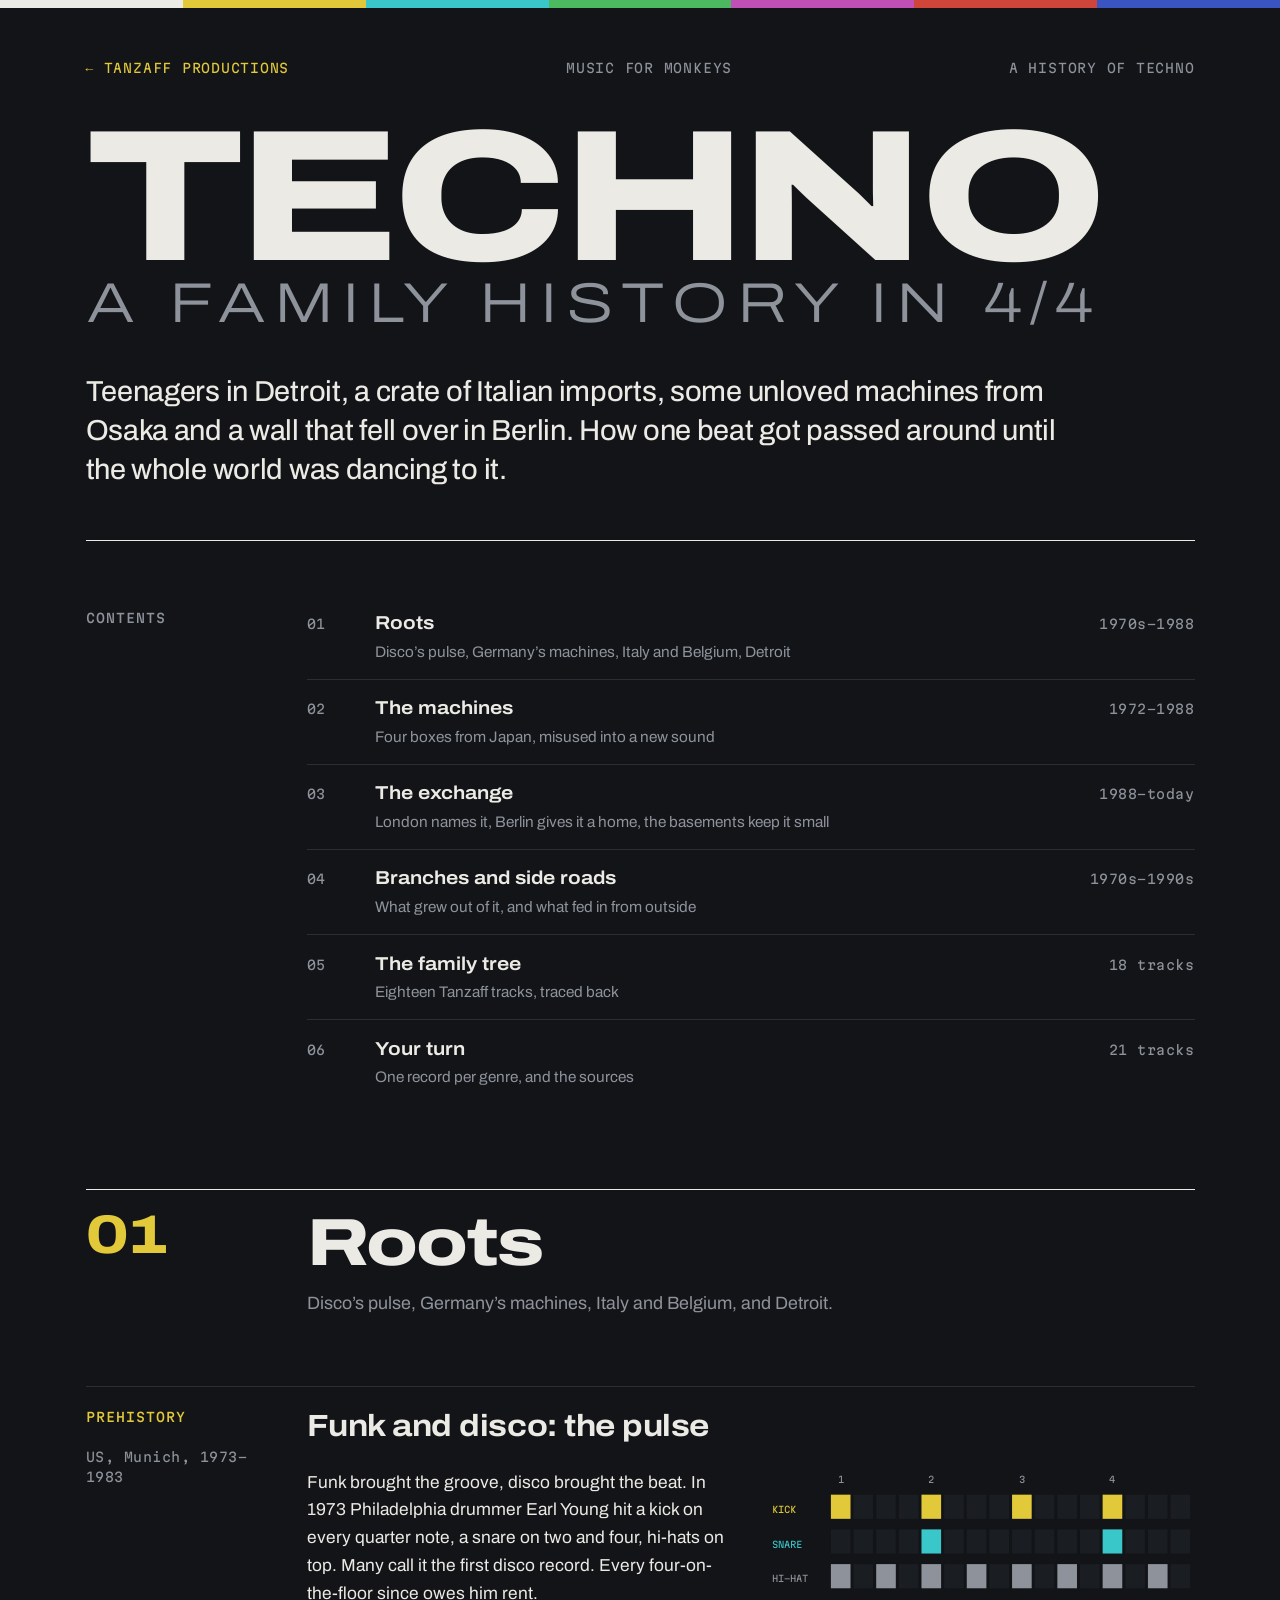
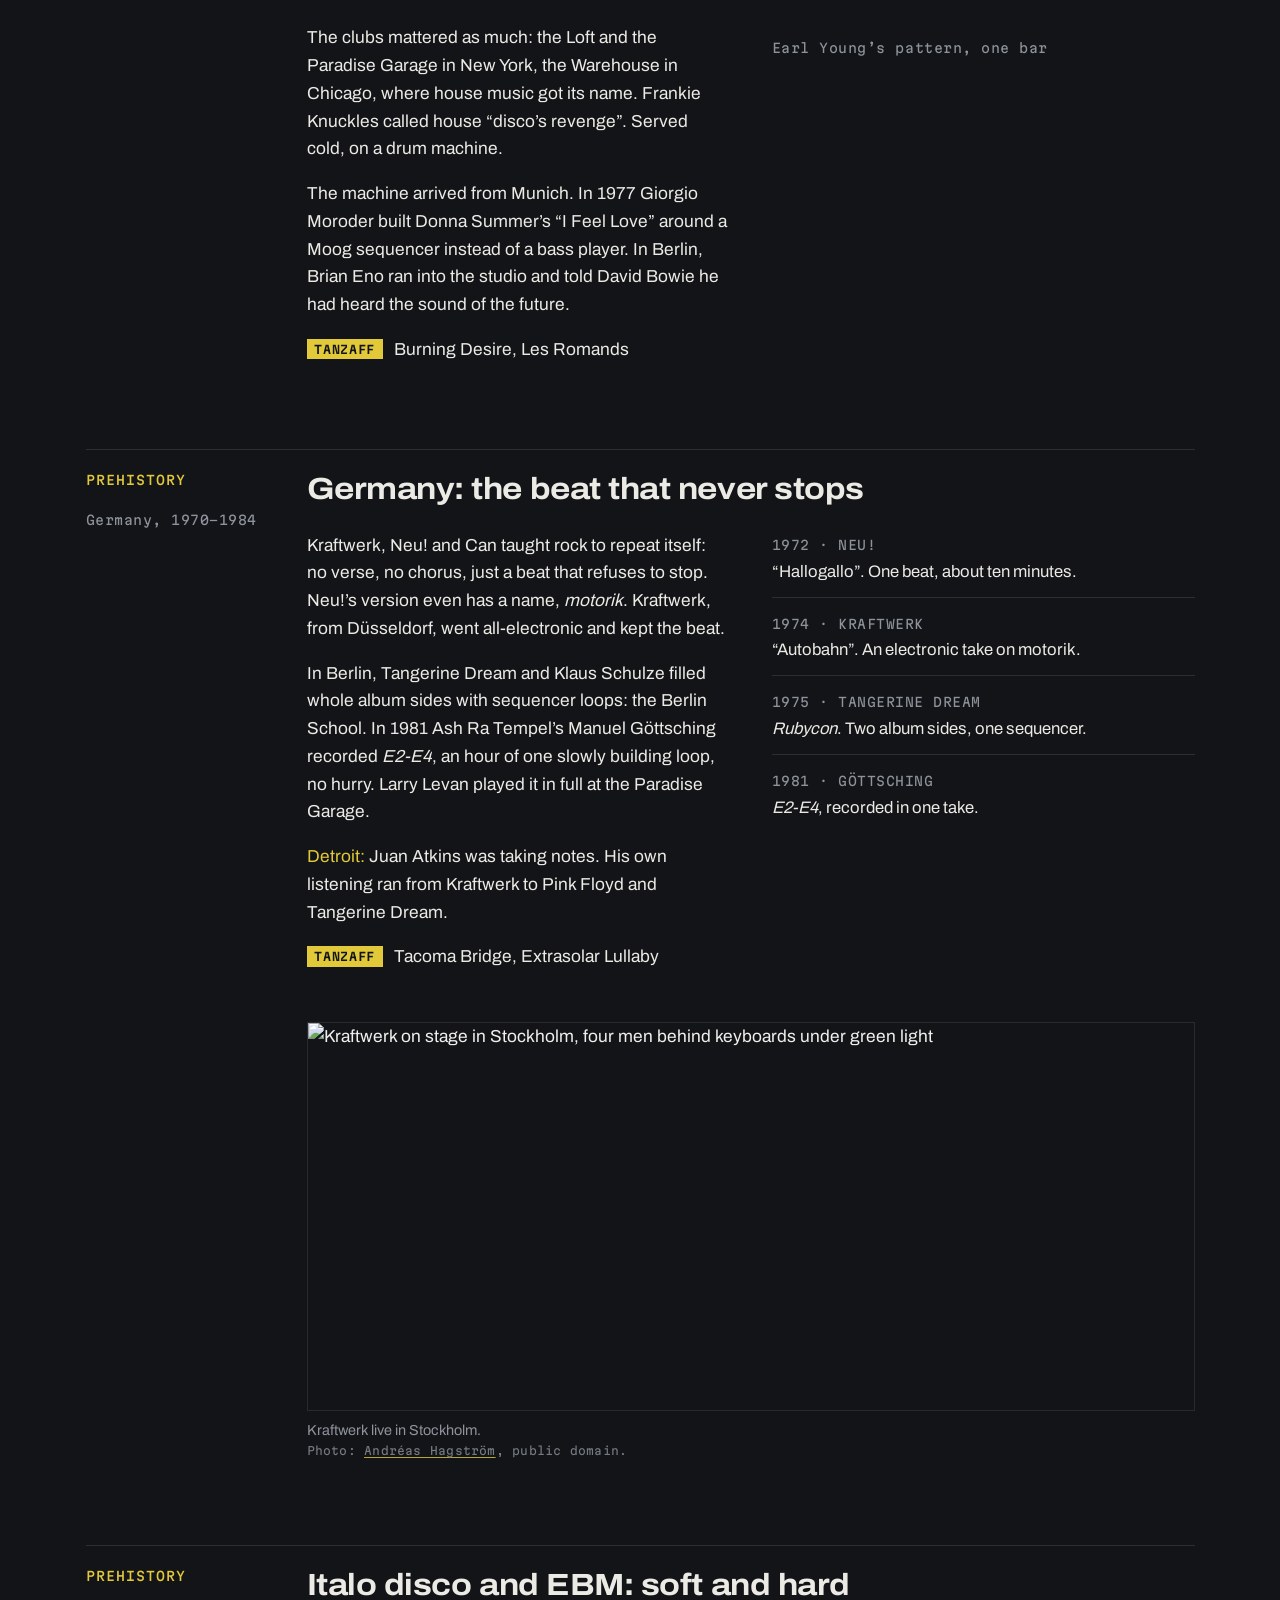
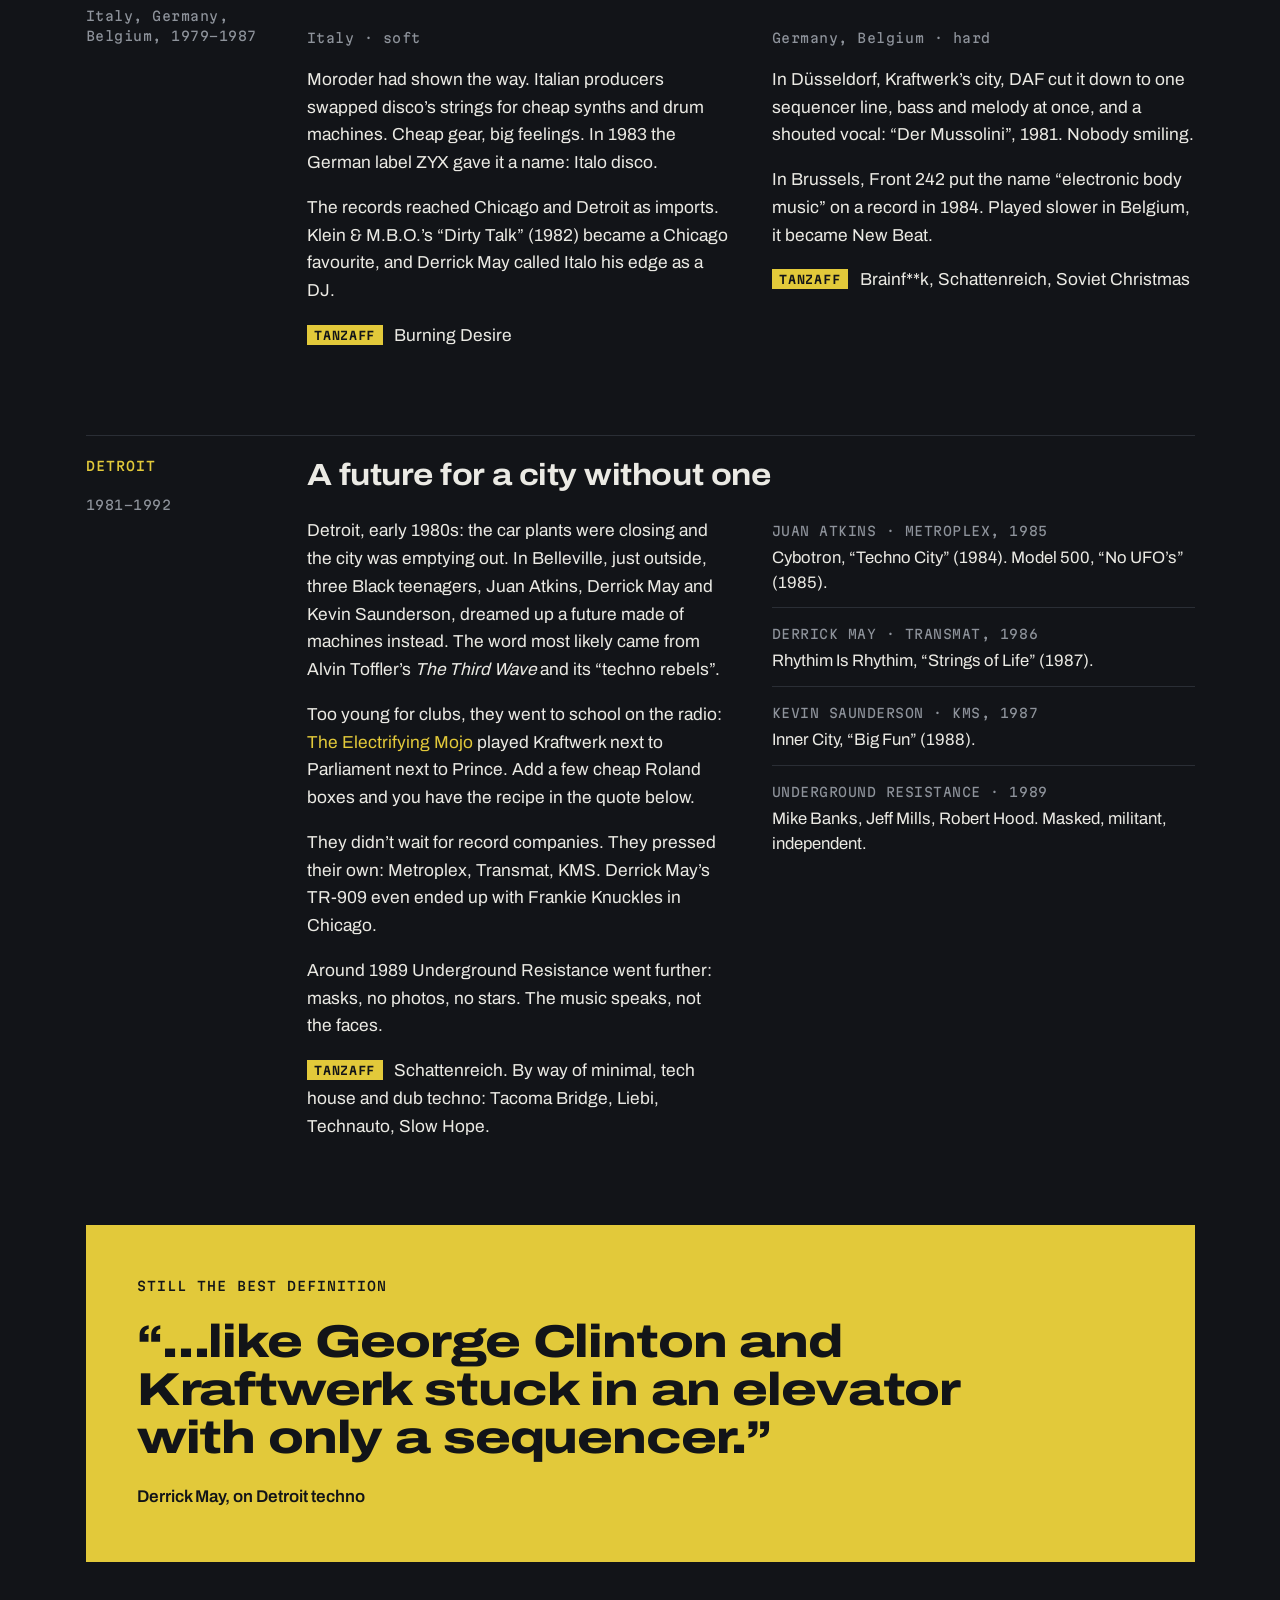
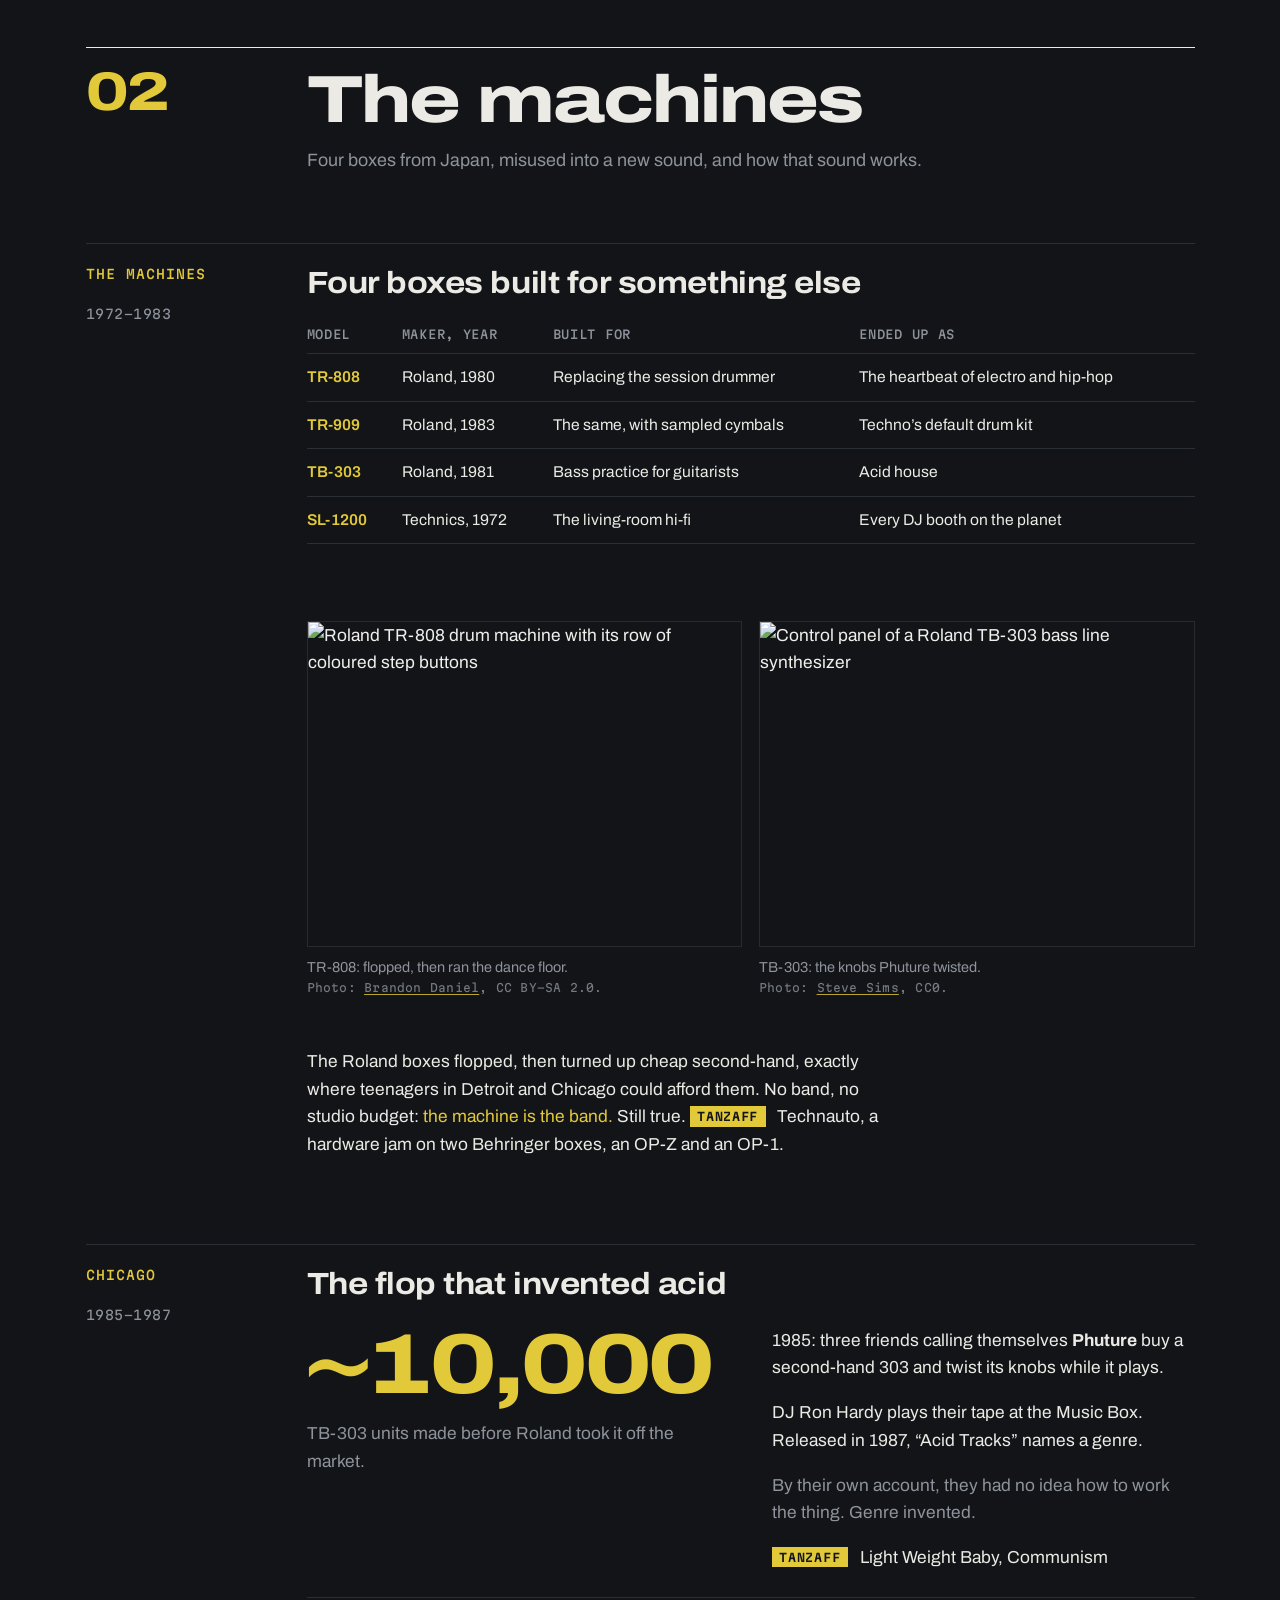
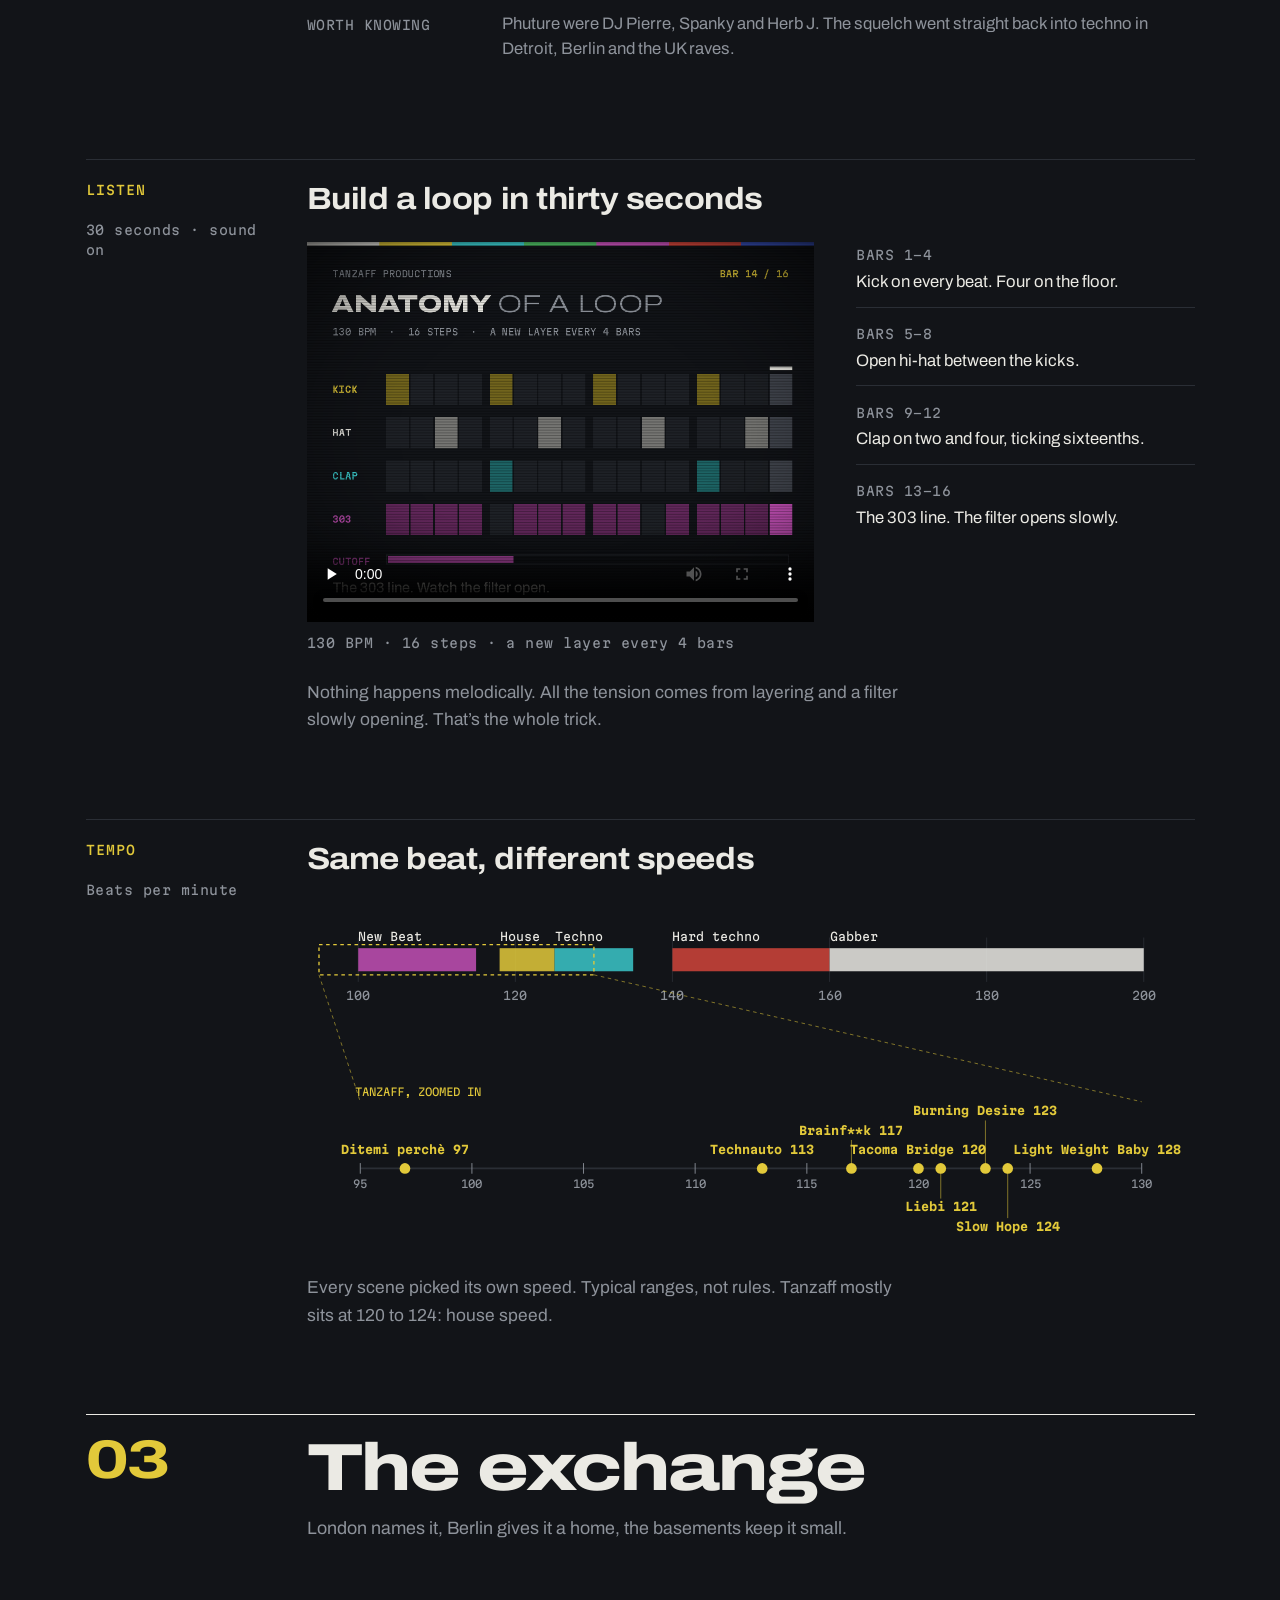
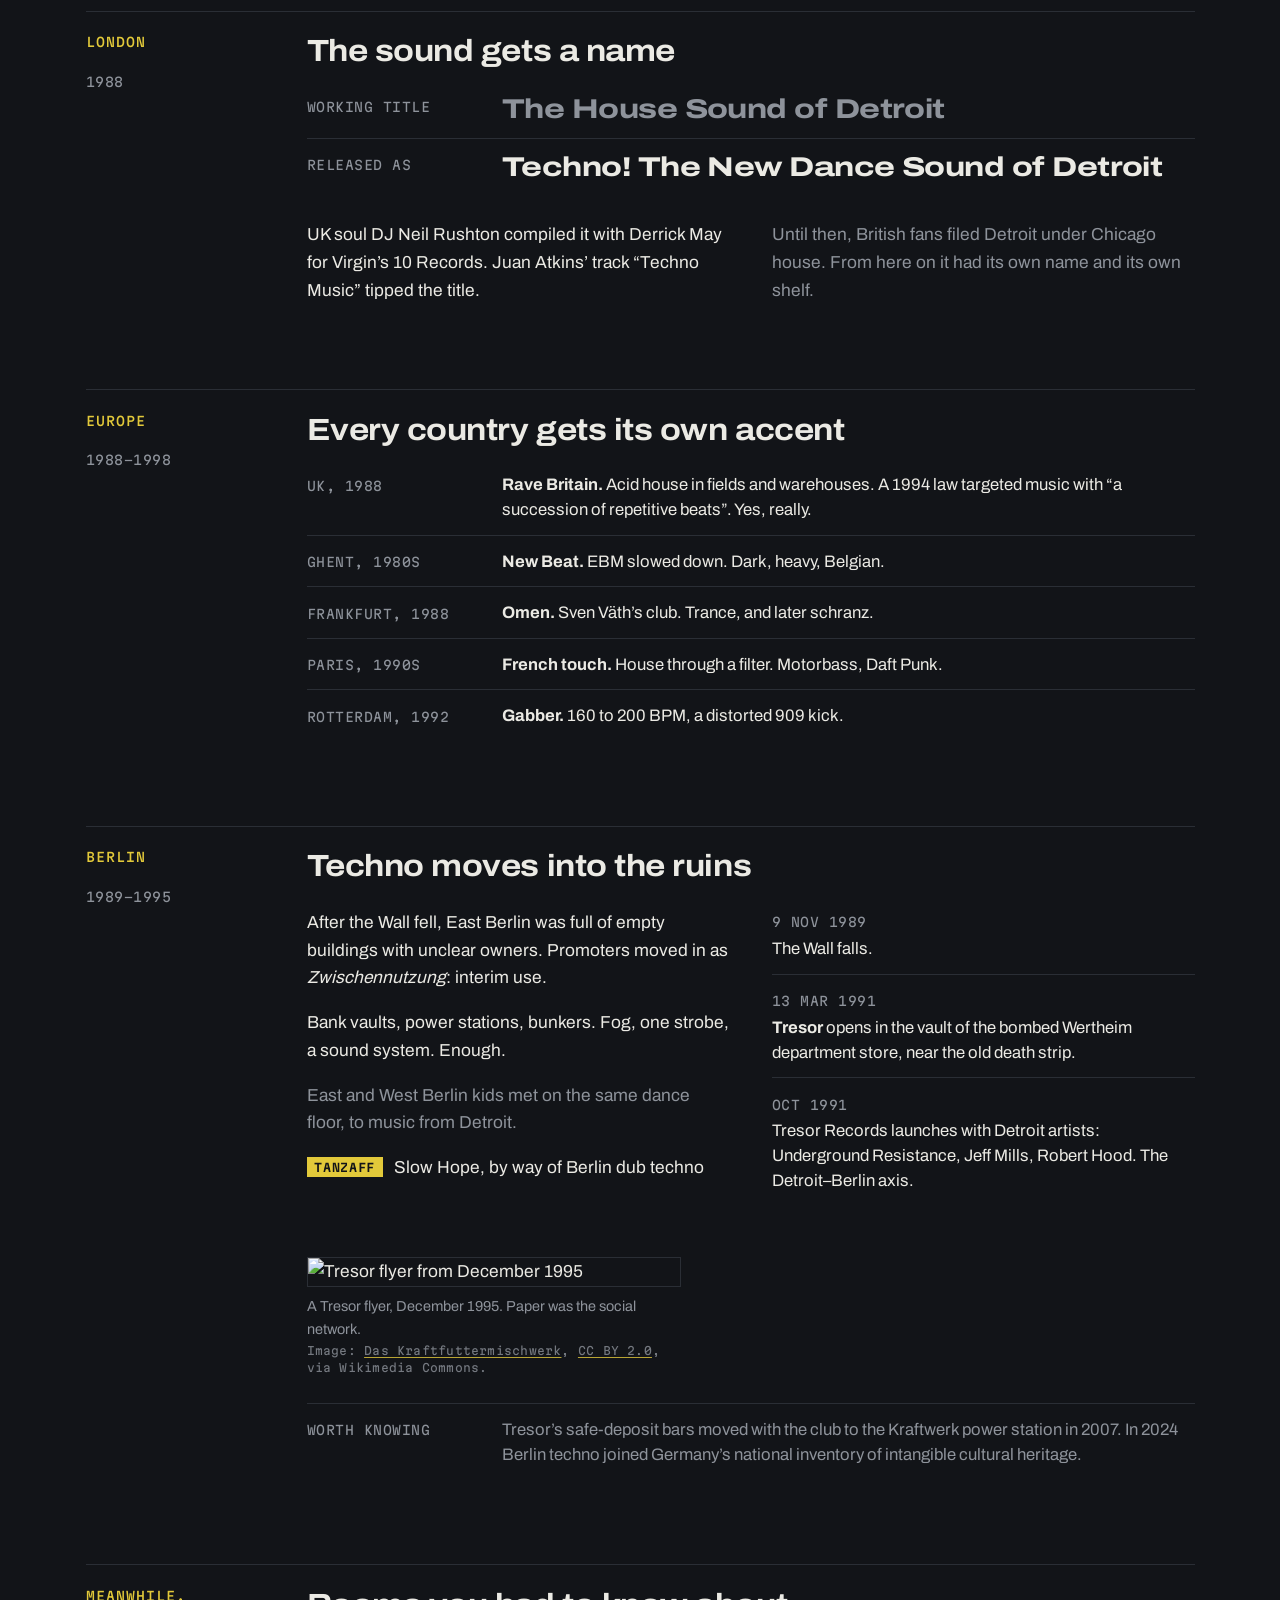
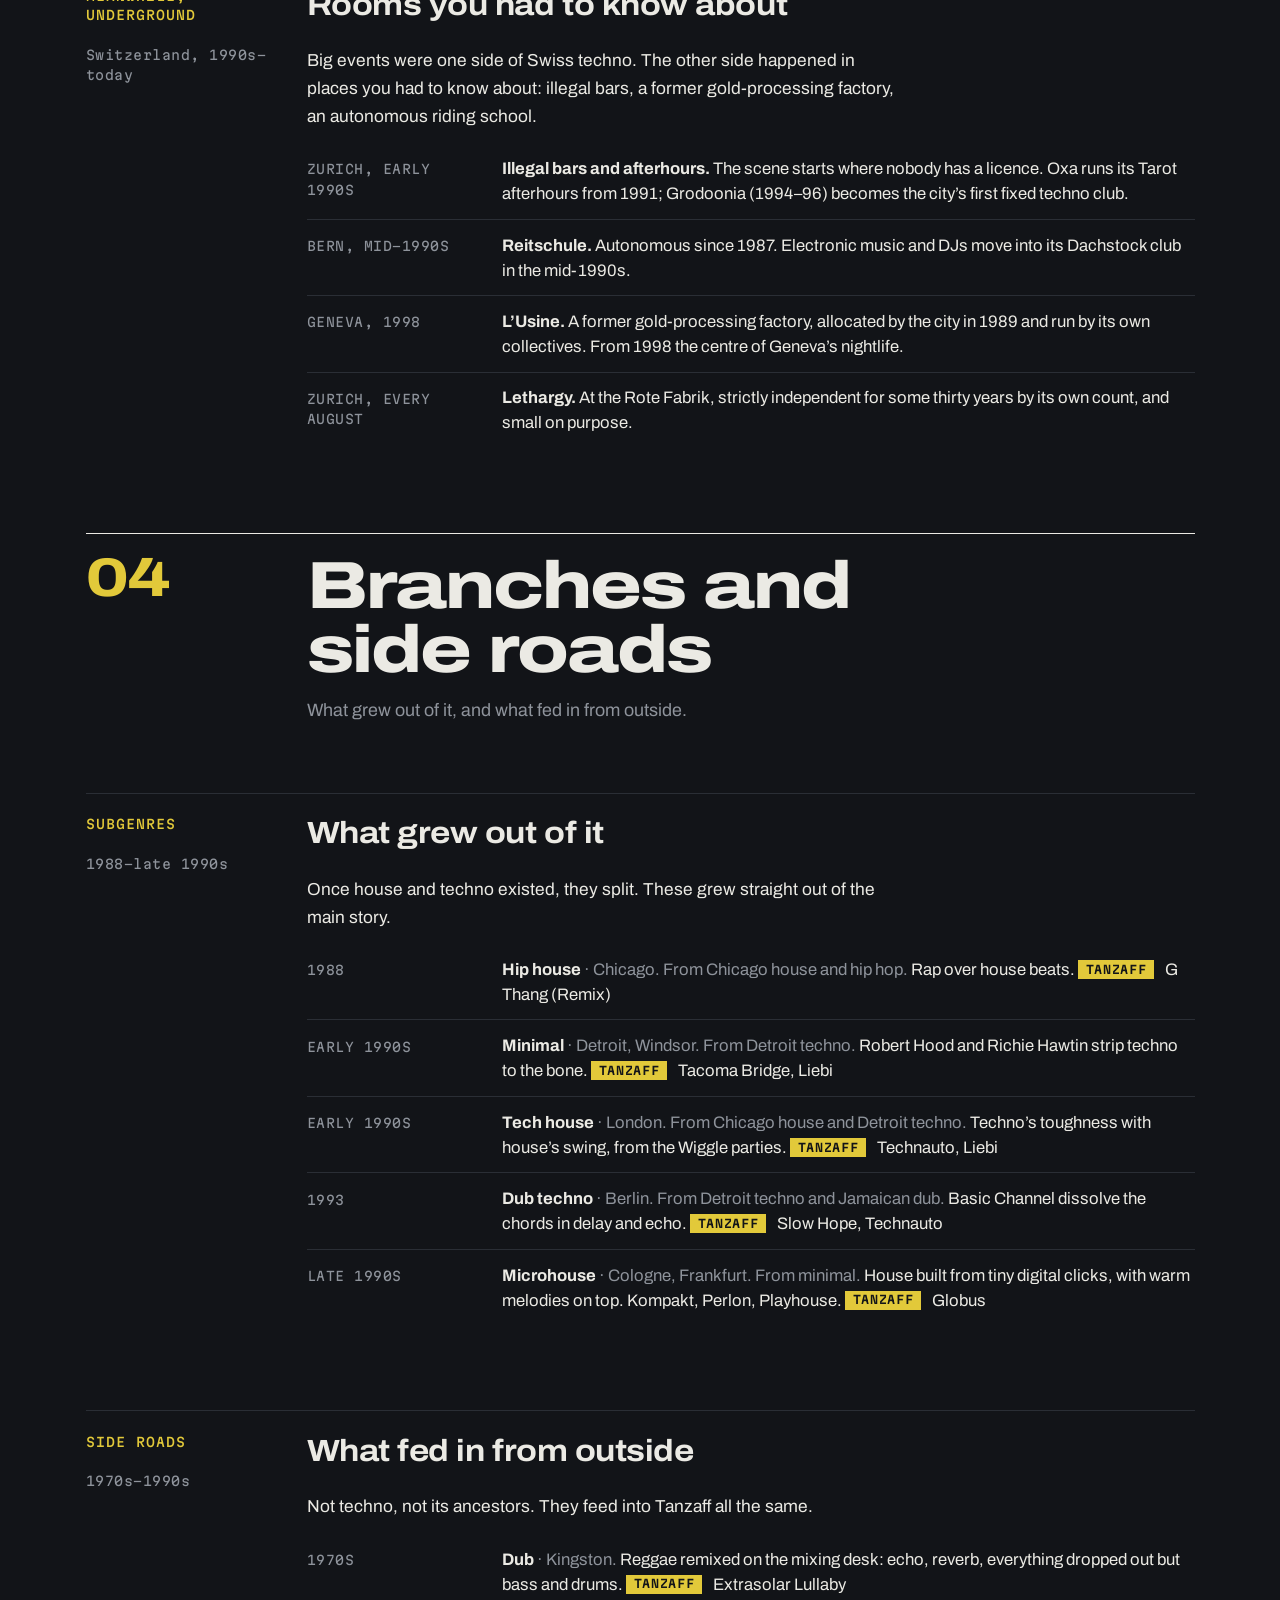
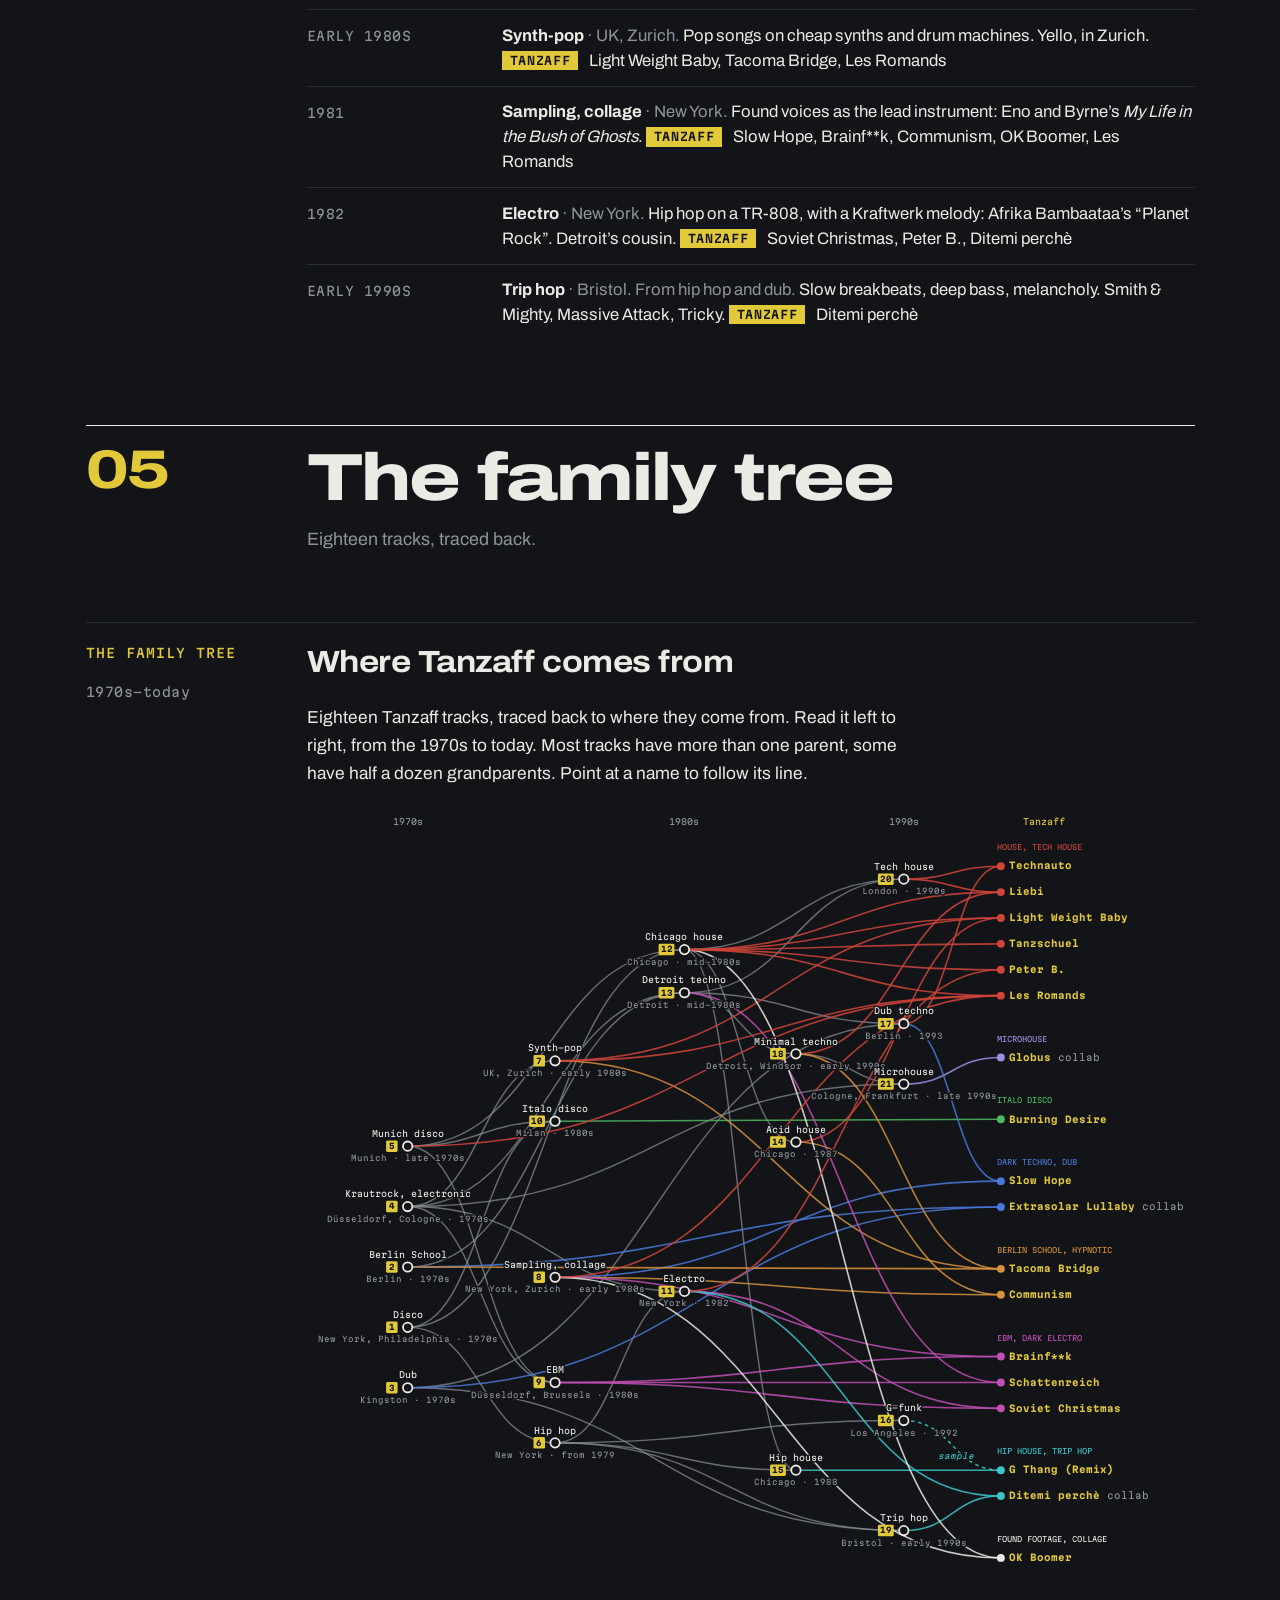
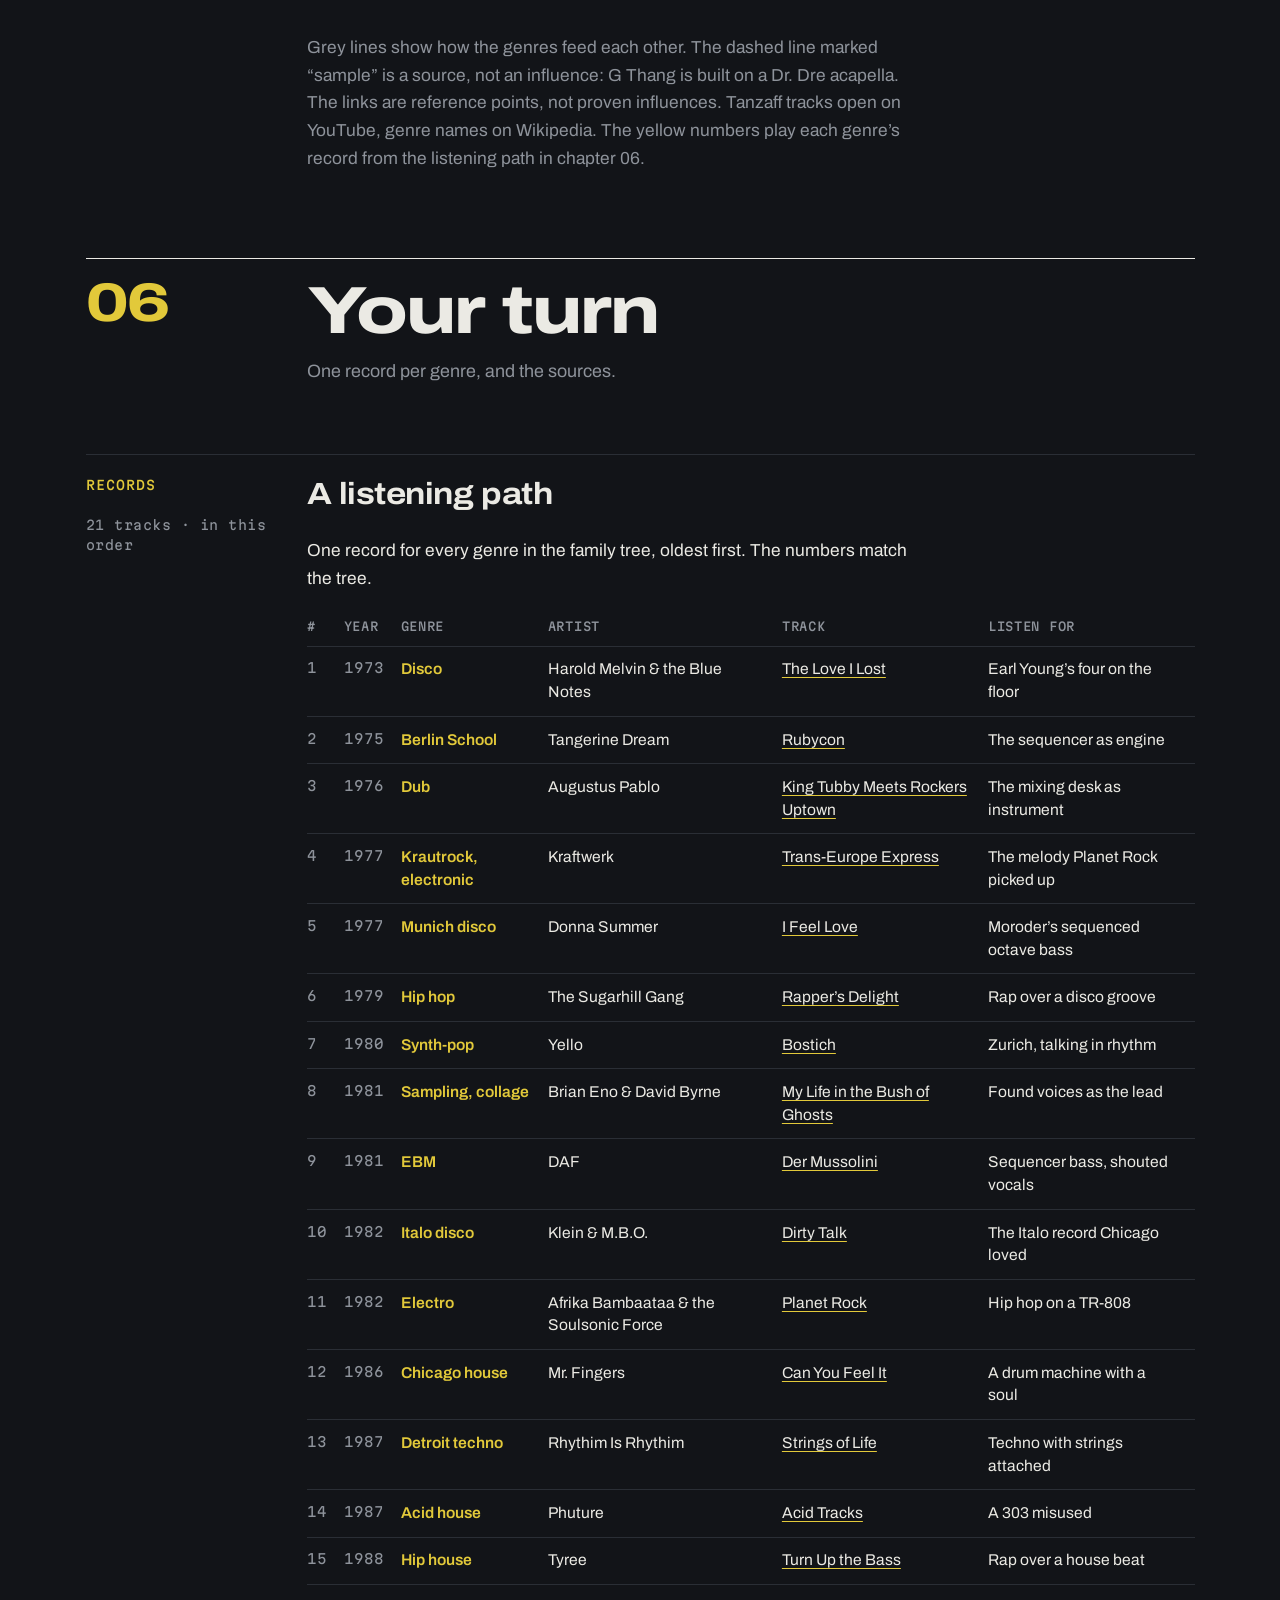
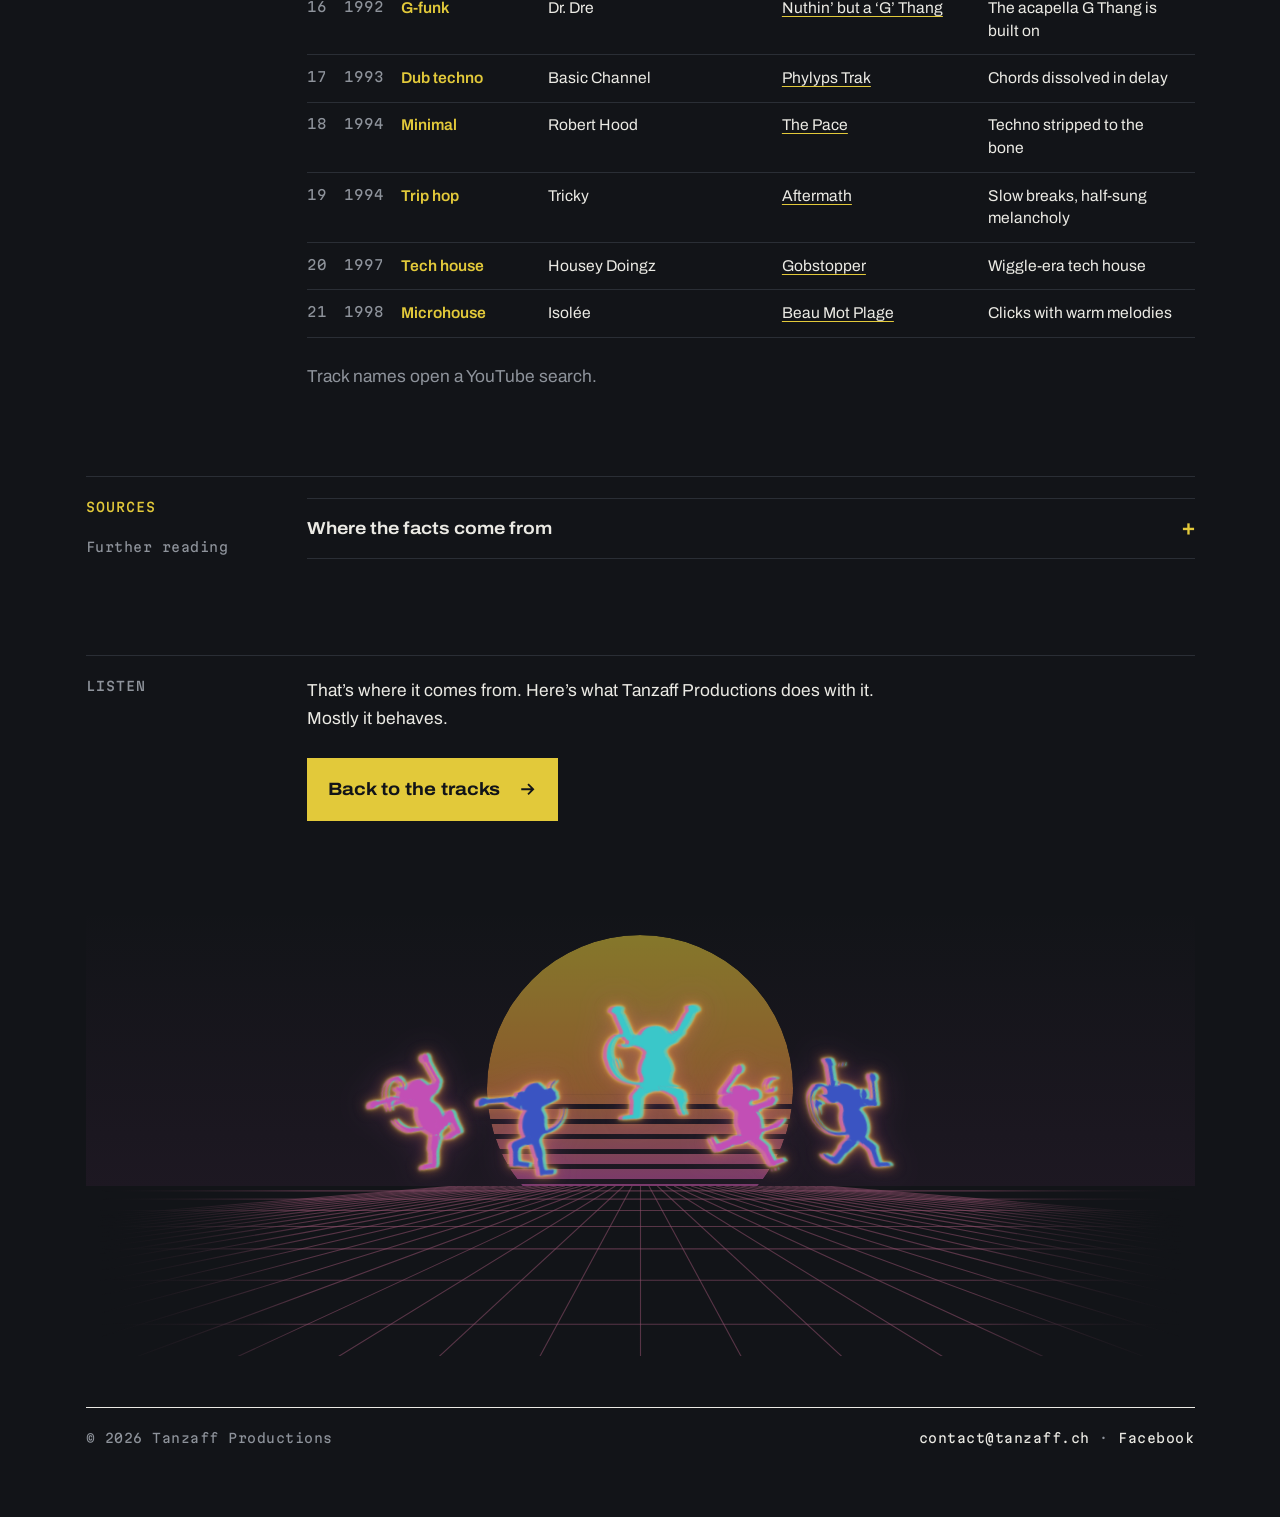
==== commit cfd87dfe: "Chapter 01: Moroder and I Feel Love in disco, Berlin School in Germany, ZYX, Dirty Talk and DAF in I" ====
--- a/techno/index.html
+++ b/techno/index.html
@@ -72,13 +72,15 @@
       </header>
 
       <section class="block" aria-labelledby="disco-title">
-        <div class="story-label"><p class="label label-signal">Prehistory</p><p class="tc">United States, 1970&ndash;1983</p></div>
+        <div class="story-label"><p class="label label-signal">Prehistory</p><p class="tc">US, Munich, 1973&ndash;1983</p></div>
         <div class="story-body">
           <h3 id="disco-title" class="story-title">Funk and disco: the pulse</h3>
           <div class="split">
             <div>
               <p>Funk brought the groove, disco brought the beat. In 1973 Philadelphia drummer Earl Young hit a kick on every quarter note, a snare on two and four, hi-hats on top. Many call it the first disco record. Every four-on-the-floor since owes him rent.</p>
               <p>The clubs mattered as much: the Loft and the Paradise Garage in New York, the Warehouse in Chicago, where house music got its name. Frankie Knuckles called house &ldquo;disco&rsquo;s revenge&rdquo;. Served cold, on a drum machine.</p>
+              <p>The machine arrived from Munich. In 1977 Giorgio Moroder built Donna Summer&rsquo;s &ldquo;I Feel Love&rdquo; around a Moog sequencer instead of a bass player. In Berlin, Brian Eno ran into the studio and told David Bowie he had heard the sound of the future.</p>
+              <p><span class="tz">Tanzaff</span> Burning Desire, Les Romands</p>
             </div>
             <div class="chart-wrap grid">
               <svg viewBox="0 0 560 190" role="img" aria-labelledby="grid-title grid-desc">
@@ -153,14 +155,14 @@
           <div class="split">
             <div>
               <p>Kraftwerk, Neu! and Can taught rock to repeat itself: no verse, no chorus, just a beat that refuses to stop. Neu!&rsquo;s version even has a name, <i>motorik</i>. Kraftwerk, from D&uuml;sseldorf, went all-electronic and kept the beat.</p>
-              <p>In Berlin, Ash Ra Tempel&rsquo;s Manuel G&ouml;ttsching recorded <i>E2-E4</i> in 1981, an hour of one slowly building loop, no hurry. Larry Levan played it in full at the Paradise Garage.</p>
+              <p>In Berlin, Tangerine Dream and Klaus Schulze filled whole album sides with sequencer loops: the Berlin School. In 1981 Ash Ra Tempel&rsquo;s Manuel G&ouml;ttsching recorded <i>E2-E4</i>, an hour of one slowly building loop, no hurry. Larry Levan played it in full at the Paradise Garage.</p>
               <p><span class="hl">Detroit:</span> Juan Atkins was taking notes. His own listening ran from Kraftwerk to Pink Floyd and Tangerine Dream.</p>
               <p><span class="tz">Tanzaff</span> Tacoma Bridge, Extrasolar Lullaby</p>
             </div>
             <dl class="facts facts-stack">
-              <div><dt>1971 &middot; Ash Ra Tempel</dt><dd>Debut album. G&ouml;ttsching, Schulze, Enke.</dd></div>
-              <div><dt>1972 &middot; Neu!</dt><dd>&ldquo;Hallogallo&rdquo;. One beat, about ten minutes.</dd></div>
+                            <div><dt>1972 &middot; Neu!</dt><dd>&ldquo;Hallogallo&rdquo;. One beat, about ten minutes.</dd></div>
               <div><dt>1974 &middot; Kraftwerk</dt><dd>&ldquo;Autobahn&rdquo;. An electronic take on motorik.</dd></div>
+              <div><dt>1975 &middot; Tangerine Dream</dt><dd><i>Rubycon</i>. Two album sides, one sequencer.</dd></div>
               <div><dt>1981 &middot; G&ouml;ttsching</dt><dd><i>E2-E4</i>, recorded in one take.</dd></div>
             </dl>
           </div>
@@ -169,18 +171,20 @@
       </section>
 
       <section class="block" aria-labelledby="italy-title">
-        <div class="story-label"><p class="label label-signal">Prehistory</p><p class="tc">Italy, Belgium, 1979&ndash;1987</p></div>
+        <div class="story-label"><p class="label label-signal">Prehistory</p><p class="tc">Italy, Germany, Belgium, 1979&ndash;1987</p></div>
         <div class="story-body">
           <h3 id="italy-title" class="story-title">Italo disco and EBM: soft and hard</h3>
           <div class="split">
             <div>
               <p class="tc">Italy &middot; soft</p>
-              <p>Italian producers swapped disco&rsquo;s strings for cheap synths and drum machines. Cheap gear, big feelings. The records reached Chicago and Detroit as imports, and Derrick May called them his edge as a DJ.</p>
+              <p>Moroder had shown the way. Italian producers swapped disco&rsquo;s strings for cheap synths and drum machines. Cheap gear, big feelings. In 1983 the German label ZYX gave it a name: Italo disco.</p>
+              <p>The records reached Chicago and Detroit as imports. Klein &amp; M.B.O.&rsquo;s &ldquo;Dirty Talk&rdquo; (1982) became a Chicago favourite, and Derrick May called Italo his edge as a DJ.</p>
               <p><span class="tz">Tanzaff</span> Burning Desire</p>
             </div>
             <div>
               <p class="tc">Germany, Belgium &middot; hard</p>
-              <p>Hard sequencer lines, shouted vocals, nobody smiling. Front 242 put the name &ldquo;electronic body music&rdquo; on a record in 1984. Played slower in Belgium, it became New Beat.</p>
+              <p>In D&uuml;sseldorf, Kraftwerk&rsquo;s city, DAF cut it down to one sequencer line, bass and melody at once, and a shouted vocal: &ldquo;Der Mussolini&rdquo;, 1981. Nobody smiling.</p>
+              <p>In Brussels, Front 242 put the name &ldquo;electronic body music&rdquo; on a record in 1984. Played slower in Belgium, it became New Beat.</p>
               <p><span class="tz">Tanzaff</span> Brainf**k, Schattenreich, Soviet Christmas</p>
             </div>
           </div>
@@ -193,10 +197,10 @@
           <h3 id="detroit-title" class="story-title">A future for a city without one</h3>
           <div class="split">
             <div>
-              <p>Detroit, early 1980s: the car plants are closing and the city is emptying out. In Belleville, just outside, three Black teenagers, Juan Atkins, Derrick May and Kevin Saunderson, dream up a future made of machines instead. The word most likely comes from Alvin Toffler&rsquo;s <i>The Third Wave</i> and its &ldquo;techno rebels&rdquo;.</p>
-              <p>Too young for clubs, they go to school on the radio: <span class="hl">The Electrifying Mojo</span> plays Kraftwerk next to Parliament next to Prince. Add a few cheap Roland boxes and you have the recipe in the quote below.</p>
-              <p>They don&rsquo;t wait for record companies. They press their own: Metroplex, Transmat, KMS. Derrick May&rsquo;s TR-909 even ends up with Frankie Knuckles in Chicago.</p>
-              <p>Around 1989 Underground Resistance go further: masks, no photos, no stars. The music speaks, not the faces.</p>
+              <p>Detroit, early 1980s: the car plants were closing and the city was emptying out. In Belleville, just outside, three Black teenagers, Juan Atkins, Derrick May and Kevin Saunderson, dreamed up a future made of machines instead. The word most likely came from Alvin Toffler&rsquo;s <i>The Third Wave</i> and its &ldquo;techno rebels&rdquo;.</p>
+              <p>Too young for clubs, they went to school on the radio: <span class="hl">The Electrifying Mojo</span> played Kraftwerk next to Parliament next to Prince. Add a few cheap Roland boxes and you have the recipe in the quote below.</p>
+              <p>They didn&rsquo;t wait for record companies. They pressed their own: Metroplex, Transmat, KMS. Derrick May&rsquo;s TR-909 even ended up with Frankie Knuckles in Chicago.</p>
+              <p>Around 1989 Underground Resistance went further: masks, no photos, no stars. The music speaks, not the faces.</p>
               <p><span class="tz">Tanzaff</span> Schattenreich. By way of minimal, tech house and dub techno: Tacoma Bridge, Liebi, Technauto, Slow Hope.</p>
             </div>
             <dl class="facts facts-stack">
@@ -668,12 +672,12 @@
               <div><dt>Detroit</dt><dd><a href="https://timeline.carnegiehall.org/genres/detroit-techno" rel="noopener" target="_blank">Carnegie Hall, Timeline of African American Music: Detroit techno</a></dd></div>
               <div><dt>Detroit</dt><dd><a href="https://redbull.com/us-en/quickfire-history-of-detroit-techno" rel="noopener" target="_blank">Red Bull, A quickfire history of Detroit techno</a></dd></div>
               <div><dt>Detroit</dt><dd><a href="https://en.wikipedia.org/wiki/Belleville_Three" rel="noopener" target="_blank">Wikipedia, Belleville Three</a> &middot; <a href="https://www.encyclopedia.com/education/news-wires-white-papers-and-books/atkins-juan" rel="noopener" target="_blank">Encyclopedia.com, Juan Atkins</a> &middot; <a href="https://www.theransomnote.com/music/news/acid-thunder-sleevenotes-4/" rel="noopener" target="_blank">The Ransom Note, Metroplex, Transmat, KMS</a> &middot; <a href="https://musicradar.com/news/frankie-knuckles-derrick-may-909" rel="noopener" target="_blank">MusicRadar, Knuckles and May&rsquo;s 909</a> &middot; <a href="https://en.wikipedia.org/wiki/Underground_Resistance" rel="noopener" target="_blank">Wikipedia, Underground Resistance</a></dd></div>
-              <div><dt>Italo disco</dt><dd><a href="https://genreexplorer.futureproofmusicschool.com/genre/italo-disco-synth-pop" rel="noopener" target="_blank">Futureproof Genre Explorer, Italo disco</a> &middot; <a href="https://www.discogs.com/master/87932-Mito-Droid" rel="noopener" target="_blank">Discogs, Mito &ndash; Droid</a></dd></div>
+              <div><dt>Italo disco</dt><dd><a href="https://genreexplorer.futureproofmusicschool.com/genre/italo-disco-synth-pop" rel="noopener" target="_blank">Futureproof Genre Explorer, Italo disco</a> &middot; <a href="https://www.discogs.com/master/87932-Mito-Droid" rel="noopener" target="_blank">Discogs, Mito &ndash; Droid</a> &middot; <a href="https://en.wikipedia.org/wiki/Dirty_Talk_(Klein_%2B_M.B.O._song)" rel="noopener" target="_blank">Wikipedia, Dirty Talk</a></dd></div>
               <div><dt>Crosscheck</dt><dd><a href="https://music.ishkur.com/" rel="noopener" target="_blank">Ishkur&rsquo;s Guide to Electronic Music</a></dd></div>
-              <div><dt>Funk, disco</dt><dd><a href="https://en.wikipedia.org/wiki/The_Love_I_Lost" rel="noopener" target="_blank">Wikipedia, The Love I Lost</a> &middot; <a href="https://en.wikipedia.org/wiki/Flash_Light_(song)" rel="noopener" target="_blank">Wikipedia, Flash Light</a> &middot; <a href="https://codamusic.me/articles/earl-young-mfsb-four-on-the-floor" rel="noopener" target="_blank">Coda, Earl Young made the beat every dance floor runs on</a> &middot; <a href="https://www.inquirer.com/entertainment/music/earl-young-trammps-sound-of-philly-disco-inferno-street-renaming-20250716.html" rel="noopener" target="_blank">Inquirer, Earl Young</a> &middot; <a href="https://en.wikipedia.org/wiki/Paradise_Garage" rel="noopener" target="_blank">Wikipedia, Paradise Garage</a> &middot; <a href="https://splice.com/blog/the-warehouse/" rel="noopener" target="_blank">Splice, The Warehouse</a> &middot; <a href="https://www.grammy.com/news/house-music-timeline-important-artists-songs-moments/" rel="noopener" target="_blank">Grammy.com, A timeline of house music</a></dd></div>
+              <div><dt>Funk, disco</dt><dd><a href="https://en.wikipedia.org/wiki/The_Love_I_Lost" rel="noopener" target="_blank">Wikipedia, The Love I Lost</a> &middot; <a href="https://en.wikipedia.org/wiki/Flash_Light_(song)" rel="noopener" target="_blank">Wikipedia, Flash Light</a> &middot; <a href="https://codamusic.me/articles/earl-young-mfsb-four-on-the-floor" rel="noopener" target="_blank">Coda, Earl Young made the beat every dance floor runs on</a> &middot; <a href="https://www.inquirer.com/entertainment/music/earl-young-trammps-sound-of-philly-disco-inferno-street-renaming-20250716.html" rel="noopener" target="_blank">Inquirer, Earl Young</a> &middot; <a href="https://en.wikipedia.org/wiki/Paradise_Garage" rel="noopener" target="_blank">Wikipedia, Paradise Garage</a> &middot; <a href="https://splice.com/blog/the-warehouse/" rel="noopener" target="_blank">Splice, The Warehouse</a> &middot; <a href="https://www.grammy.com/news/house-music-timeline-important-artists-songs-moments/" rel="noopener" target="_blank">Grammy.com, A timeline of house music</a> &middot; <a href="https://en.wikipedia.org/wiki/I_Feel_Love" rel="noopener" target="_blank">Wikipedia, I Feel Love</a> &middot; <a href="https://www.musicradar.com/artists/one-day-in-berlin-eno-came-running-in-and-said-i-have-heard-the-sound-of-the-future-how-to-replicate-the-trailblazing-pulse-of-i-feel-love" rel="noopener" target="_blank">MusicRadar, Eno and I Feel Love</a></dd></div>
               <div><dt>D&uuml;sseldorf</dt><dd><a href="https://www.electronicsound.co.uk/features/long-reads/dusseldorf-a-psycho-geography-of-electri_city/" rel="noopener" target="_blank">Electronic Sound, D&uuml;sseldorf: a psycho-geography of Electri_City</a> &middot; <a href="https://wearecult.rocks/electri_city-the-dusseldorf-school-of-electronic-music" rel="noopener" target="_blank">We Are Cult, Electri_City</a> &middot; <a href="https://www.visitduesseldorf.de/en/business/contact-us/media-service/infotexts/the-sound-of-dusseldorf-from-the-rhine-out-into-the-world" rel="noopener" target="_blank">Visit D&uuml;sseldorf, The sound of D&uuml;sseldorf</a> &middot; <a href="https://artsandculture.google.com/story/PQUxRHg5bNKtwA" rel="noopener" target="_blank">Google Arts &amp; Culture, Ratinger Hof</a></dd></div>
-              <div><dt>Krautrock, prog</dt><dd><a href="https://en.wikipedia.org/wiki/Neu!" rel="noopener" target="_blank">Wikipedia, Neu!</a> &middot; <a href="https://en.wikipedia.org/wiki/Ash_Ra_Tempel" rel="noopener" target="_blank">Wikipedia, Ash Ra Tempel</a> &middot; <a href="https://en.wikipedia.org/wiki/E2-E4" rel="noopener" target="_blank">Wikipedia, E2-E4</a> &middot; <a href="https://mixmag.net/feature/rip-manuel-goettsching-obituary-tribute-krautrock-e2-e4-techno-ambient" rel="noopener" target="_blank">Mixmag, Manuel G&ouml;ttsching obituary</a> &middot; <a href="https://www.npr.org/2022/12/16/1143656772/musician-manuel-gottsching-died-dec-4-at-age-70" rel="noopener" target="_blank">NPR, Manuel G&ouml;ttsching died at 70</a> &middot; <a href="https://daily.redbullmusicacademy.com/2018/09/key-tracks-manuel-gottsching-e2-e4/" rel="noopener" target="_blank">Red Bull Music Academy, Key tracks: Manuel G&ouml;ttsching</a> &middot; <a href="https://classicalbumsundays.com/album-of-the-month-manuel-gottsching-e2-e4/" rel="noopener" target="_blank">Classic Album Sundays, The story of E2-E4</a> &middot; <a href="https://www.avclub.com/krautrock-1798216198" rel="noopener" target="_blank">AV Club, Where to start with krautrock</a> &middot; <a href="https://reverb.com/news/interview-juan-atkins" rel="noopener" target="_blank">Reverb, An interview with Juan Atkins</a> &middot; <a href="https://www.loudersound.com/features/how-the-synthesiser-helped-shape-progressive-music" rel="noopener" target="_blank">Louder, How the synthesiser helped shape progressive music</a></dd></div>
-              <div><dt>EBM, New Beat</dt><dd><a href="https://en.wikipedia.org/wiki/Electronic_body_music" rel="noopener" target="_blank">Wikipedia, Electronic body music</a> &middot; <a href="https://en.wikipedia.org/wiki/Liaisons_Dangereuses_(band)" rel="noopener" target="_blank">Wikipedia, Liaisons Dangereuses</a> &middot; <a href="https://daily.redbullmusicacademy.com/2018/01/new-beat-feature" rel="noopener" target="_blank">Red Bull Music Academy, The story of New Beat</a></dd></div>
+              <div><dt>Krautrock, prog</dt><dd><a href="https://en.wikipedia.org/wiki/Neu!" rel="noopener" target="_blank">Wikipedia, Neu!</a> &middot; <a href="https://en.wikipedia.org/wiki/Ash_Ra_Tempel" rel="noopener" target="_blank">Wikipedia, Ash Ra Tempel</a> &middot; <a href="https://en.wikipedia.org/wiki/E2-E4" rel="noopener" target="_blank">Wikipedia, E2-E4</a> &middot; <a href="https://mixmag.net/feature/rip-manuel-goettsching-obituary-tribute-krautrock-e2-e4-techno-ambient" rel="noopener" target="_blank">Mixmag, Manuel G&ouml;ttsching obituary</a> &middot; <a href="https://www.npr.org/2022/12/16/1143656772/musician-manuel-gottsching-died-dec-4-at-age-70" rel="noopener" target="_blank">NPR, Manuel G&ouml;ttsching died at 70</a> &middot; <a href="https://daily.redbullmusicacademy.com/2018/09/key-tracks-manuel-gottsching-e2-e4/" rel="noopener" target="_blank">Red Bull Music Academy, Key tracks: Manuel G&ouml;ttsching</a> &middot; <a href="https://classicalbumsundays.com/album-of-the-month-manuel-gottsching-e2-e4/" rel="noopener" target="_blank">Classic Album Sundays, The story of E2-E4</a> &middot; <a href="https://www.avclub.com/krautrock-1798216198" rel="noopener" target="_blank">AV Club, Where to start with krautrock</a> &middot; <a href="https://reverb.com/news/interview-juan-atkins" rel="noopener" target="_blank">Reverb, An interview with Juan Atkins</a> &middot; <a href="https://www.loudersound.com/features/how-the-synthesiser-helped-shape-progressive-music" rel="noopener" target="_blank">Louder, How the synthesiser helped shape progressive music</a> &middot; <a href="https://en.wikipedia.org/wiki/Berlin_School_of_electronic_music" rel="noopener" target="_blank">Wikipedia, Berlin School</a> &middot; <a href="https://en.wikipedia.org/wiki/Rubycon" rel="noopener" target="_blank">Wikipedia, Rubycon</a></dd></div>
+              <div><dt>EBM, New Beat</dt><dd><a href="https://en.wikipedia.org/wiki/Electronic_body_music" rel="noopener" target="_blank">Wikipedia, Electronic body music</a> &middot; <a href="https://en.wikipedia.org/wiki/Liaisons_Dangereuses_(band)" rel="noopener" target="_blank">Wikipedia, Liaisons Dangereuses</a> &middot; <a href="https://daily.redbullmusicacademy.com/2018/01/new-beat-feature" rel="noopener" target="_blank">Red Bull Music Academy, The story of New Beat</a> &middot; <a href="https://en.wikipedia.org/wiki/Deutsch_Amerikanische_Freundschaft" rel="noopener" target="_blank">Wikipedia, DAF</a> &middot; <a href="https://www.synthtopia.com/content/2024/02/01/how-the-korg-ms-20-synthesizer-sq-10-sequencer-shaped-the-sound-of-german-electronic-music/" rel="noopener" target="_blank">Synthtopia, DAF&rsquo;s sequencer</a></dd></div>
               <div><dt>Kraftwerk to electro</dt><dd><a href="https://www.goethe.de/ins/ca/en/kul/loe/mag/21081640.html" rel="noopener" target="_blank">Goethe-Institut, Techno in Germany</a></dd></div>
               <div><dt>Yello</dt><dd><a href="https://www.udiscovermusic.com/stories/best-yello-songs/" rel="noopener" target="_blank">uDiscover Music, Best Yello songs</a></dd></div>
               <div><dt>Frankfurt</dt><dd><a href="https://www.electronicbeats.net/frankfurt-diy-history" rel="noopener" target="_blank">Electronic Beats, Frankfurt&rsquo;s &rsquo;80s tape scene</a> &middot; <a href="https://de.wikipedia.org/wiki/Sound_of_Frankfurt" rel="noopener" target="_blank">Wikipedia, Sound of Frankfurt</a></dd></div>
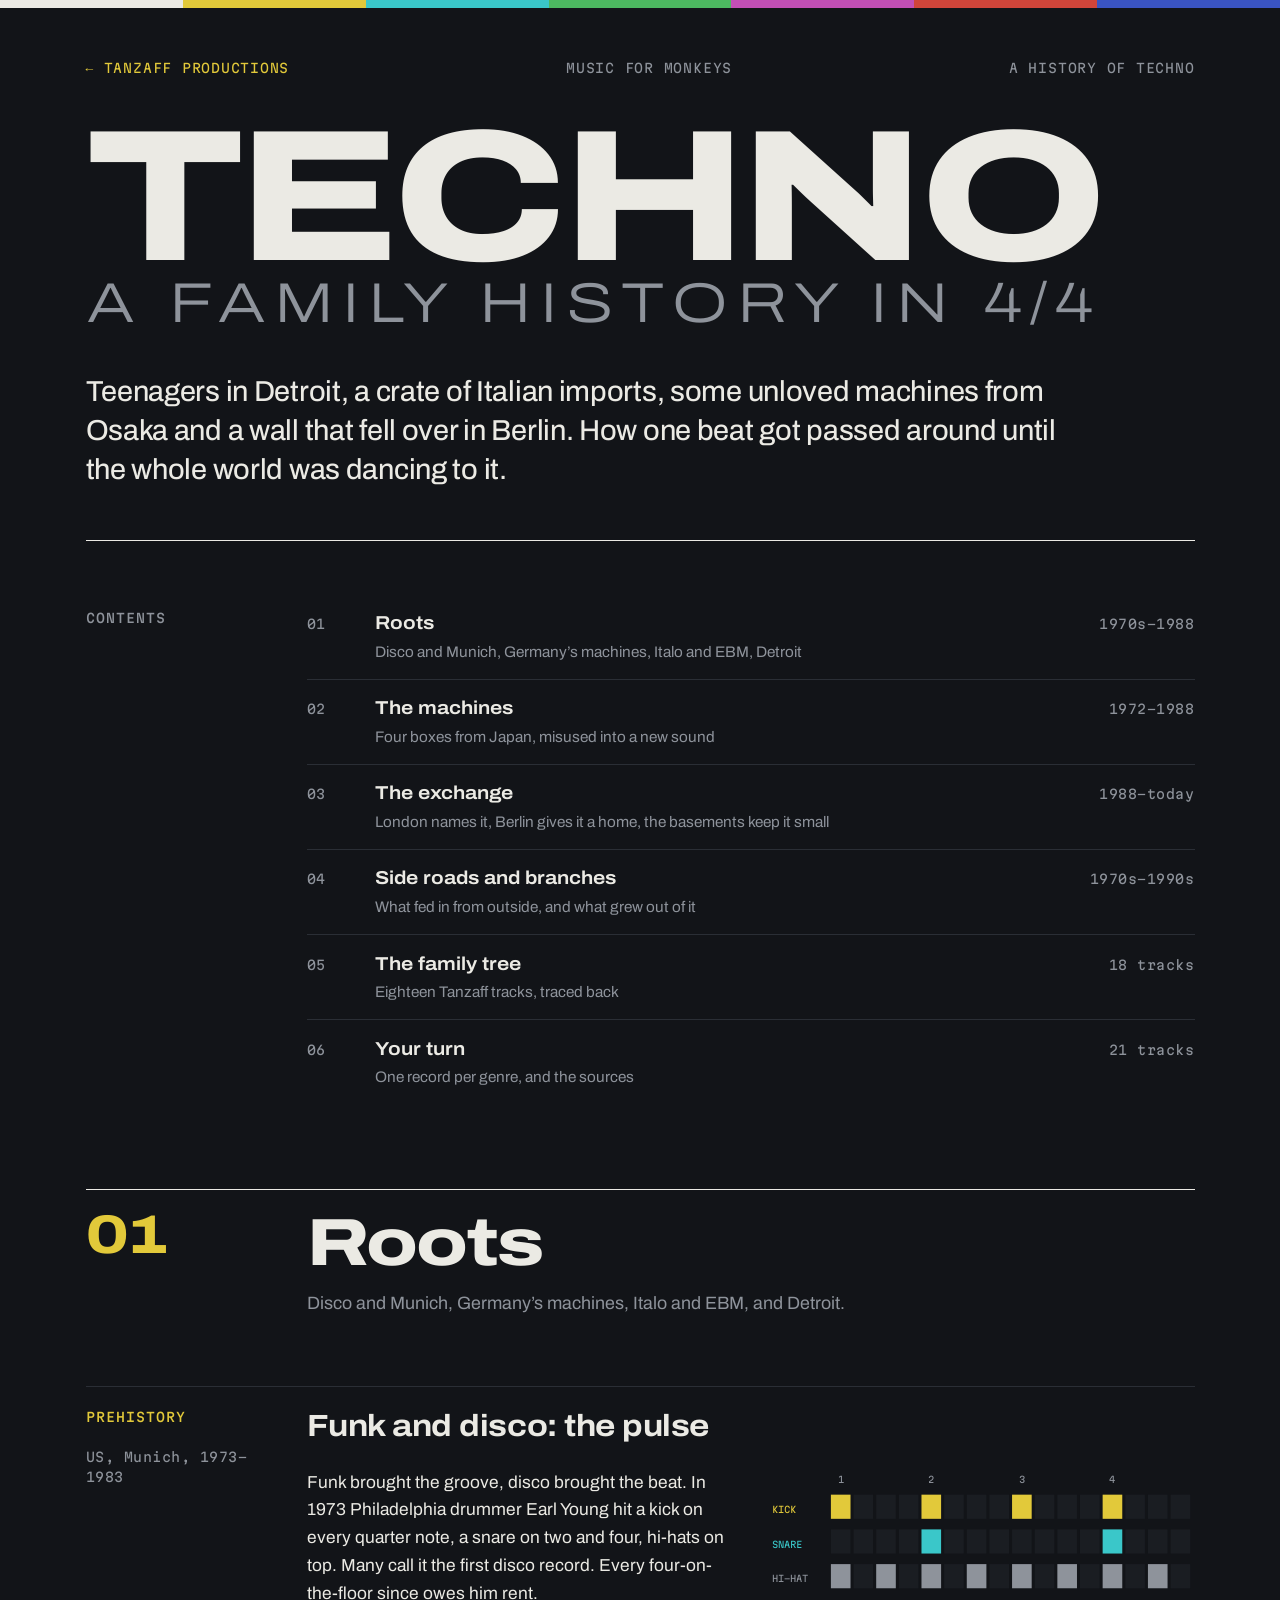
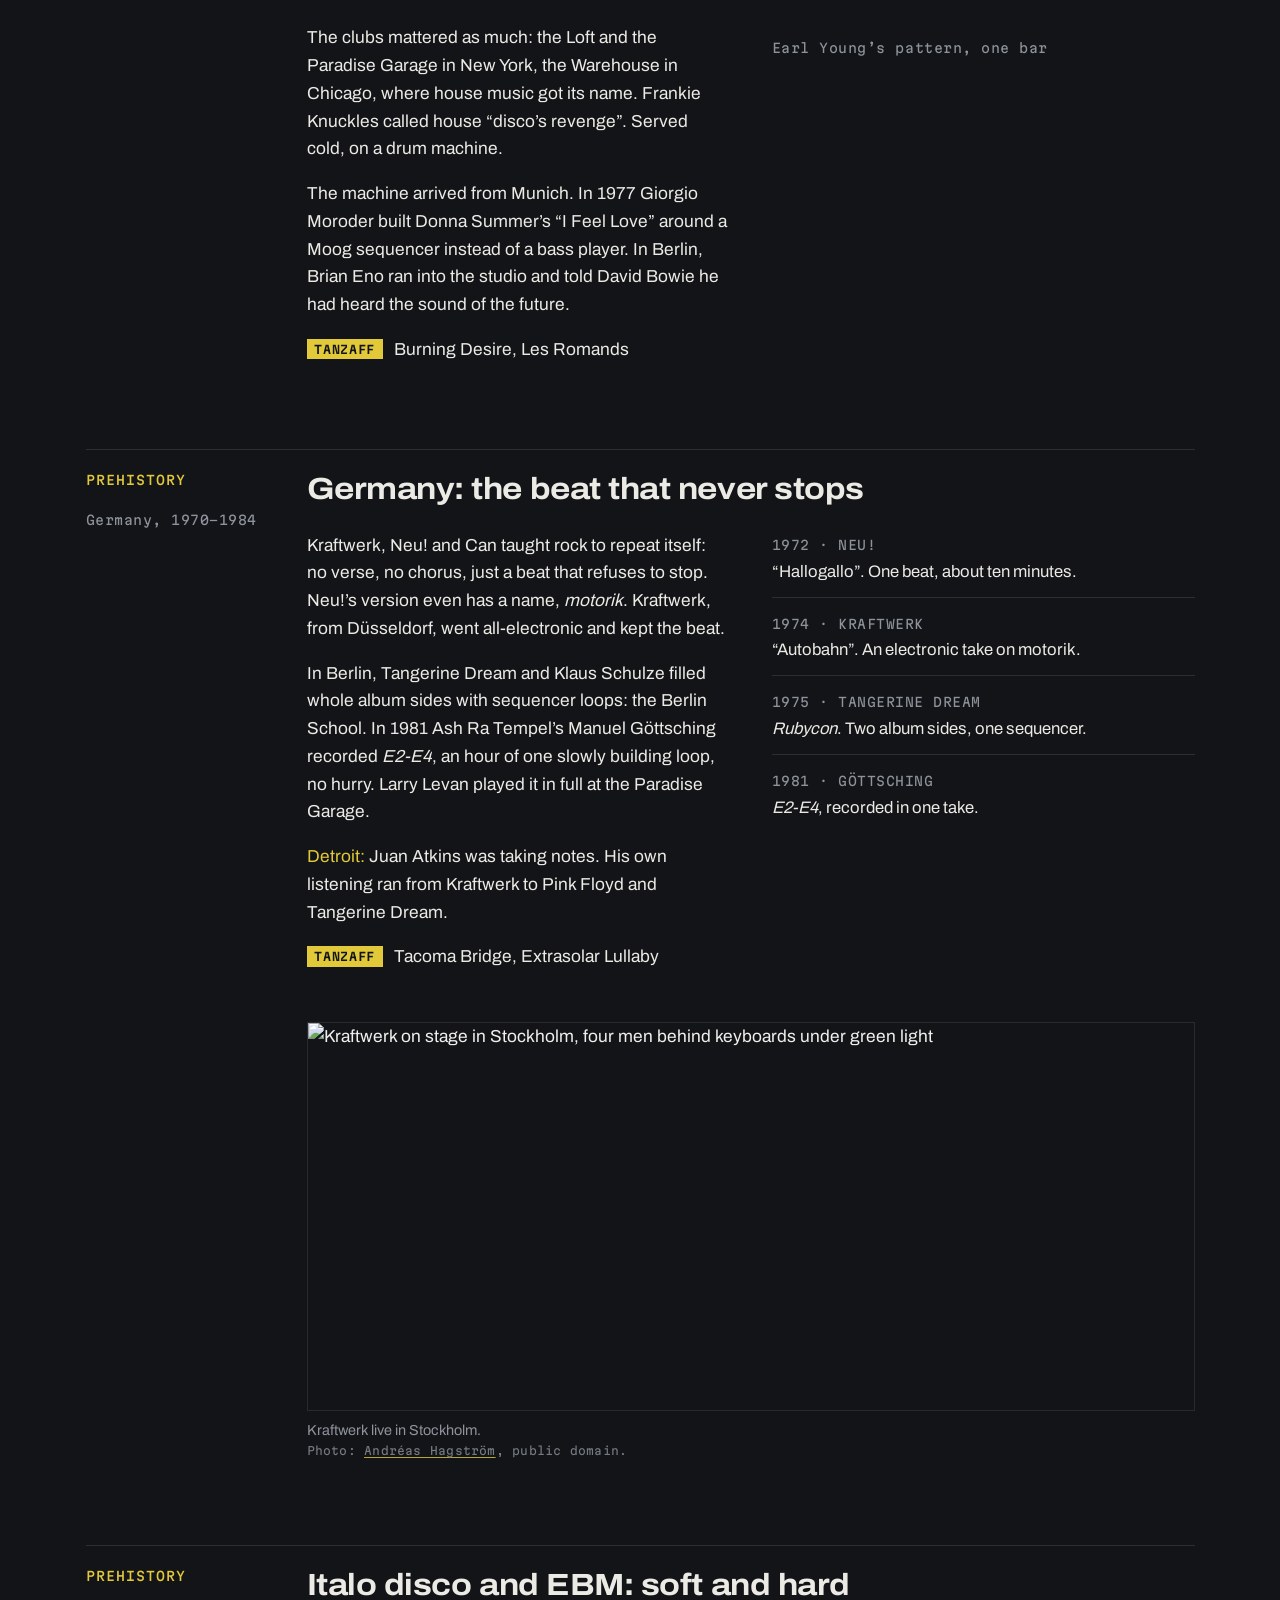
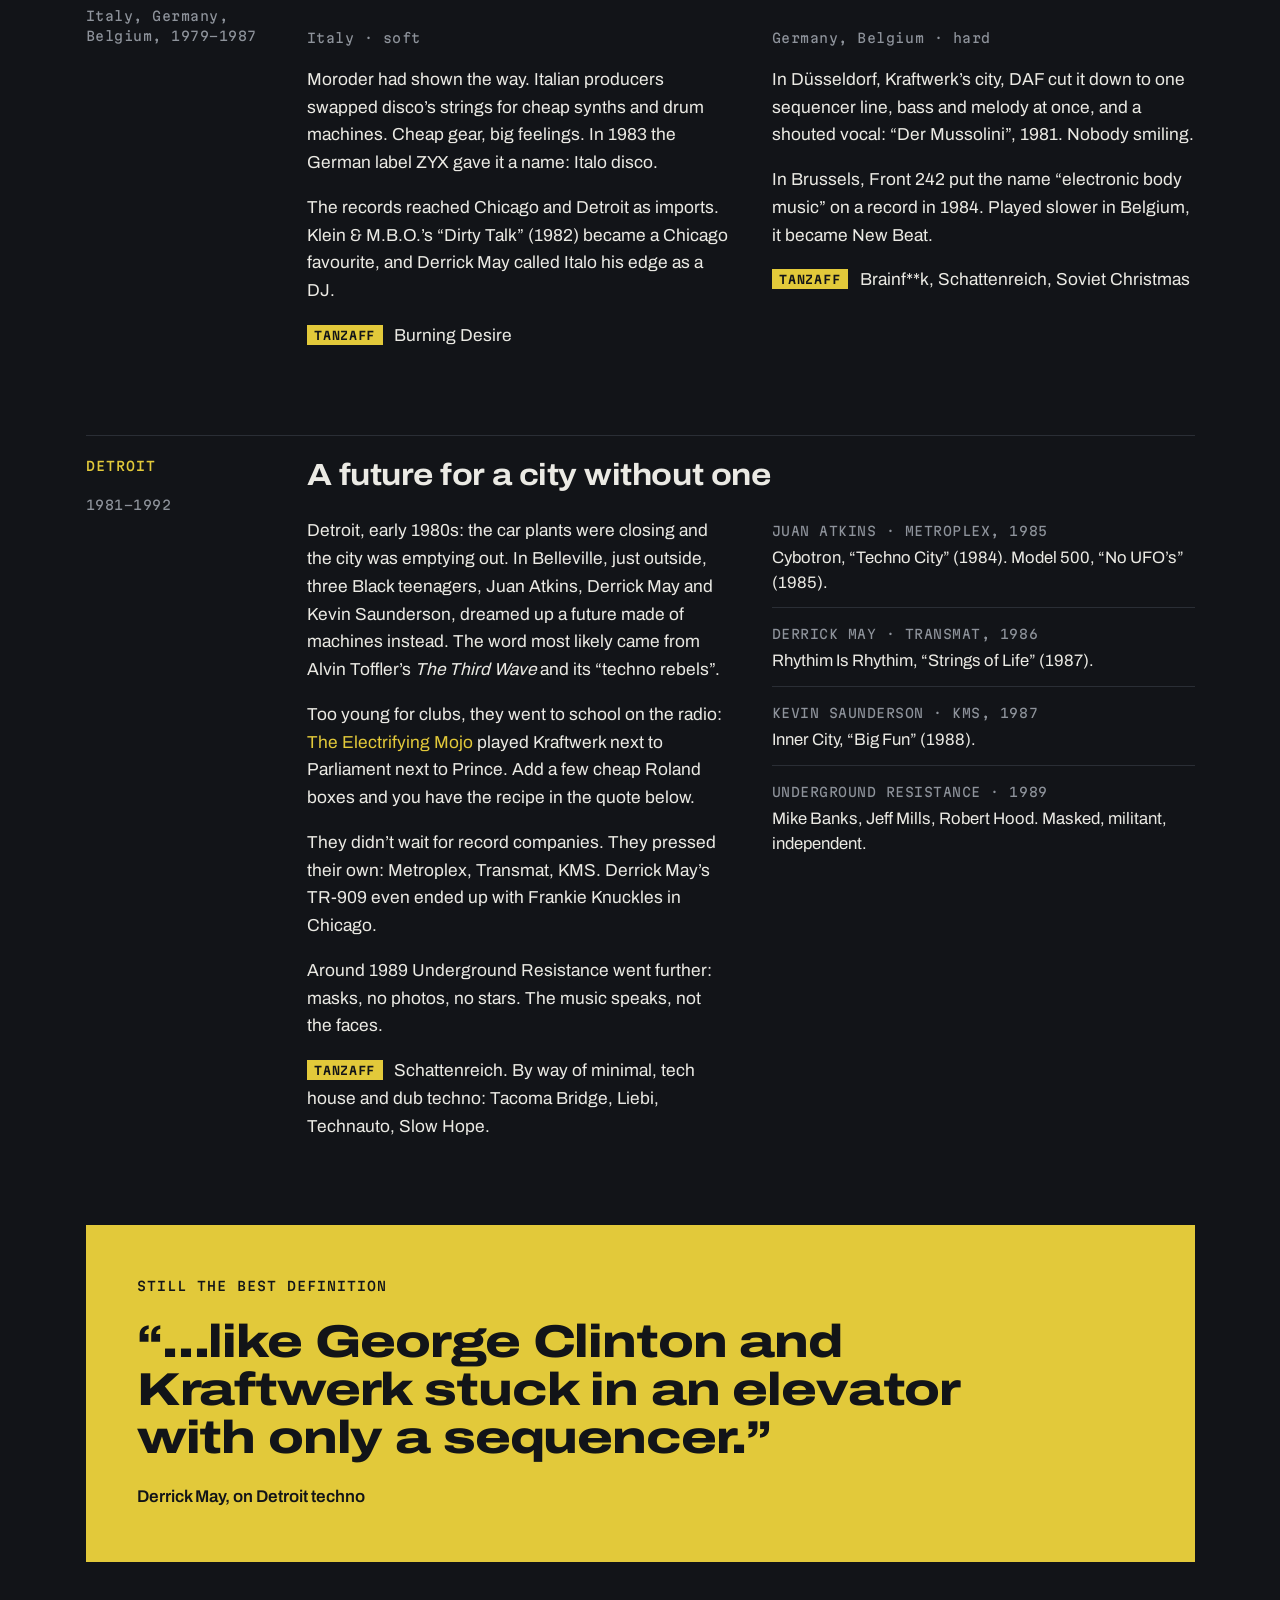
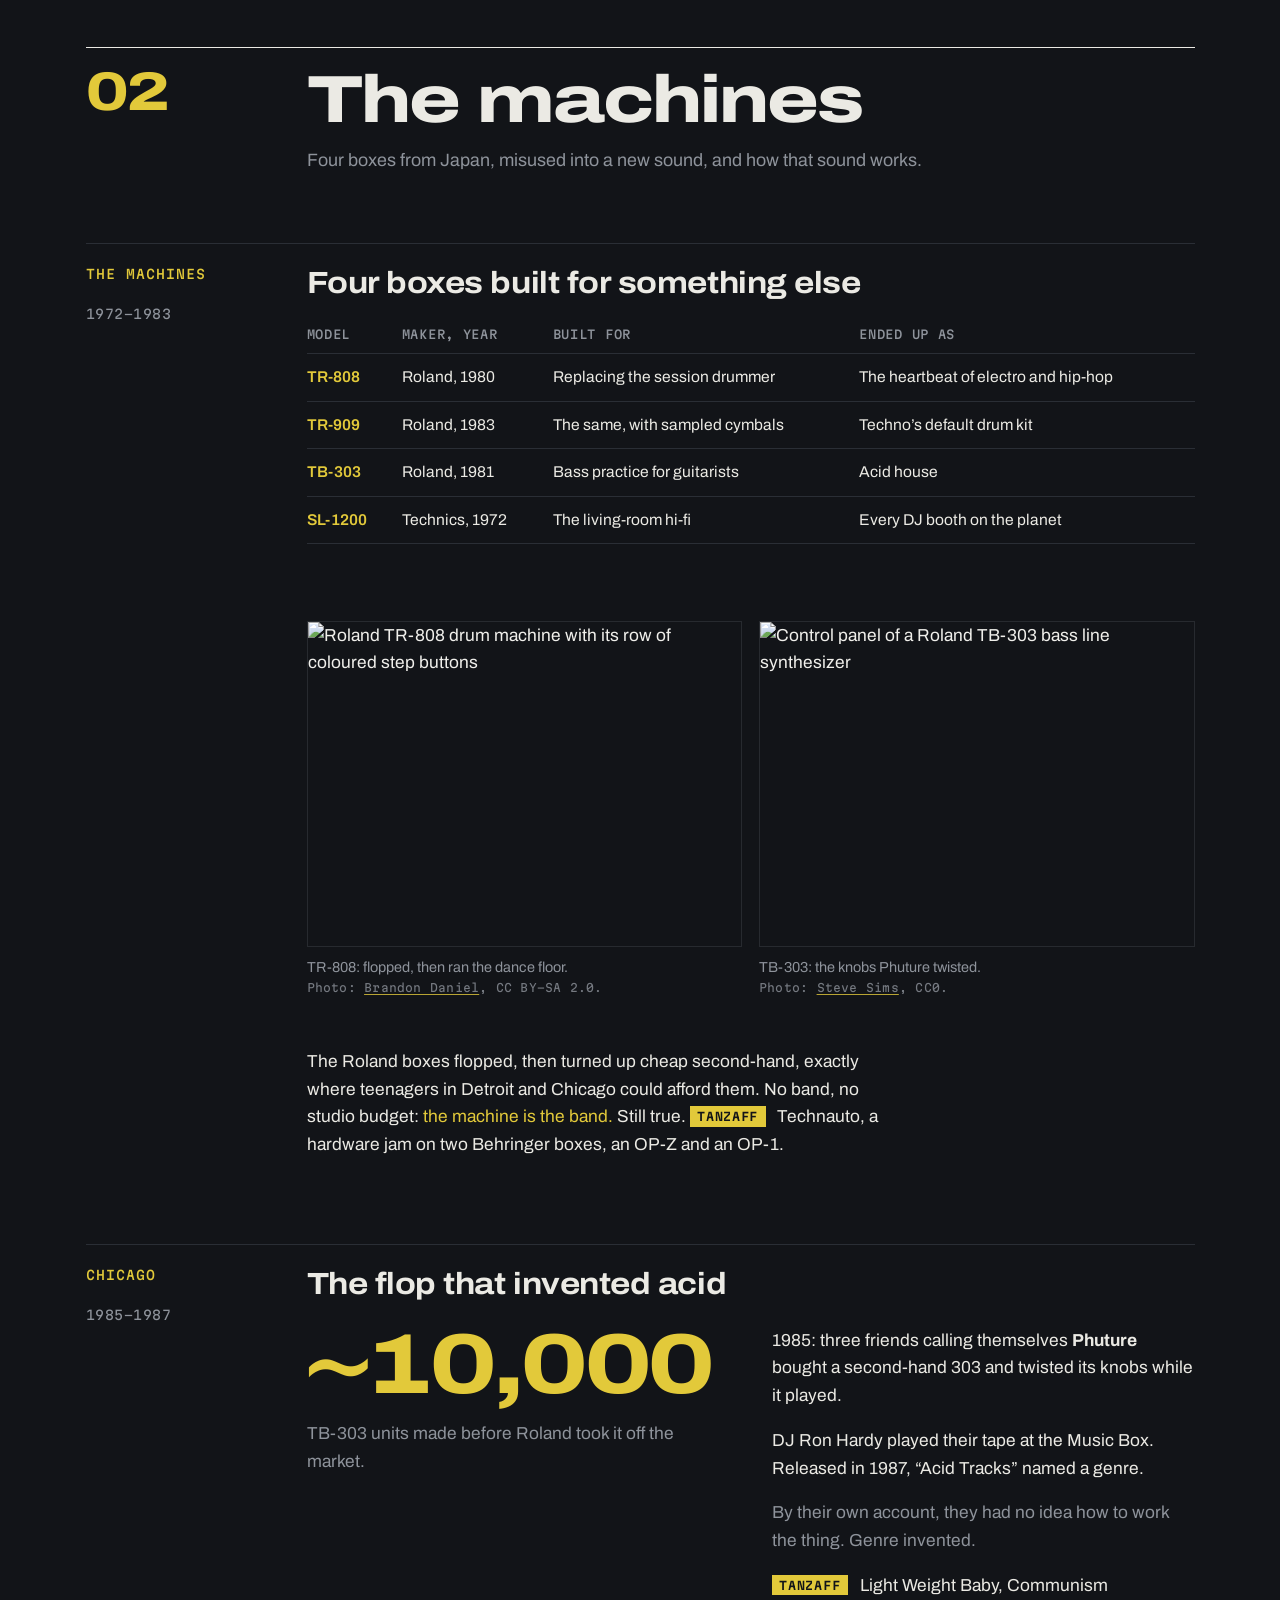
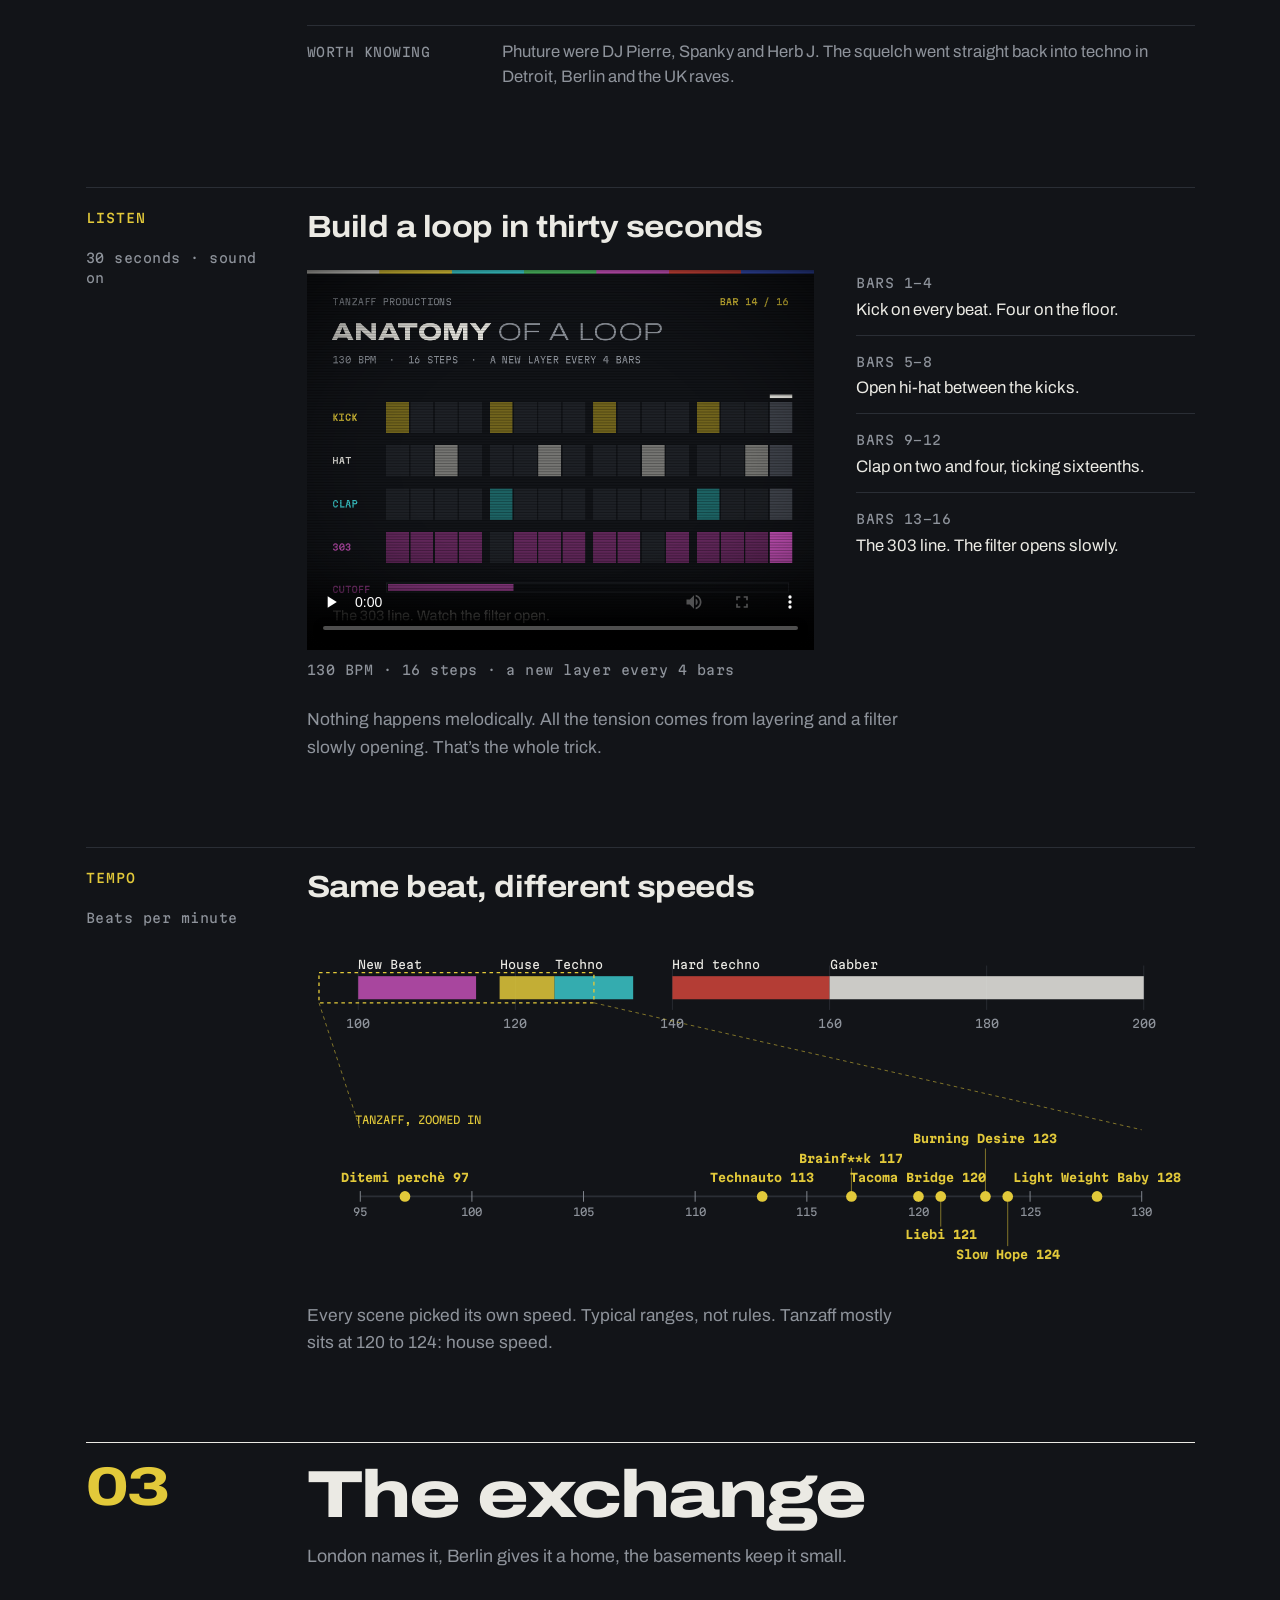
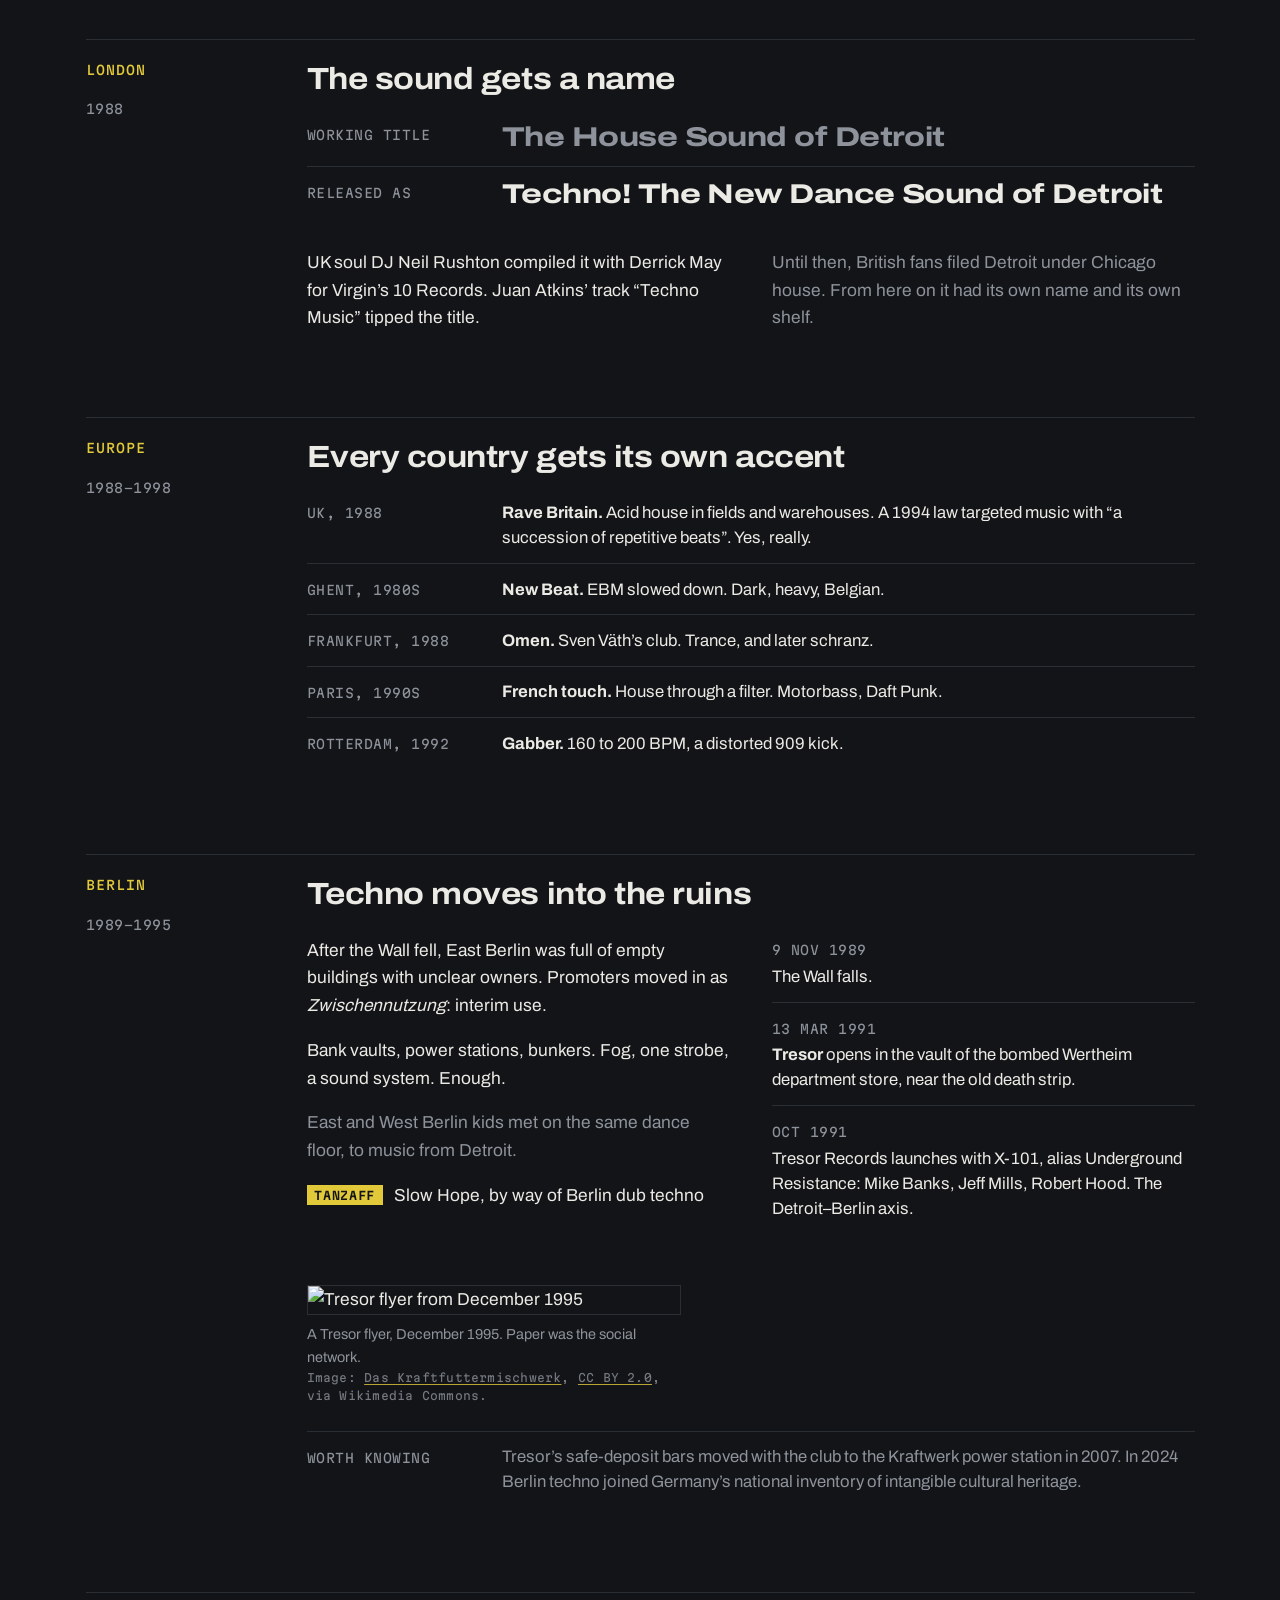
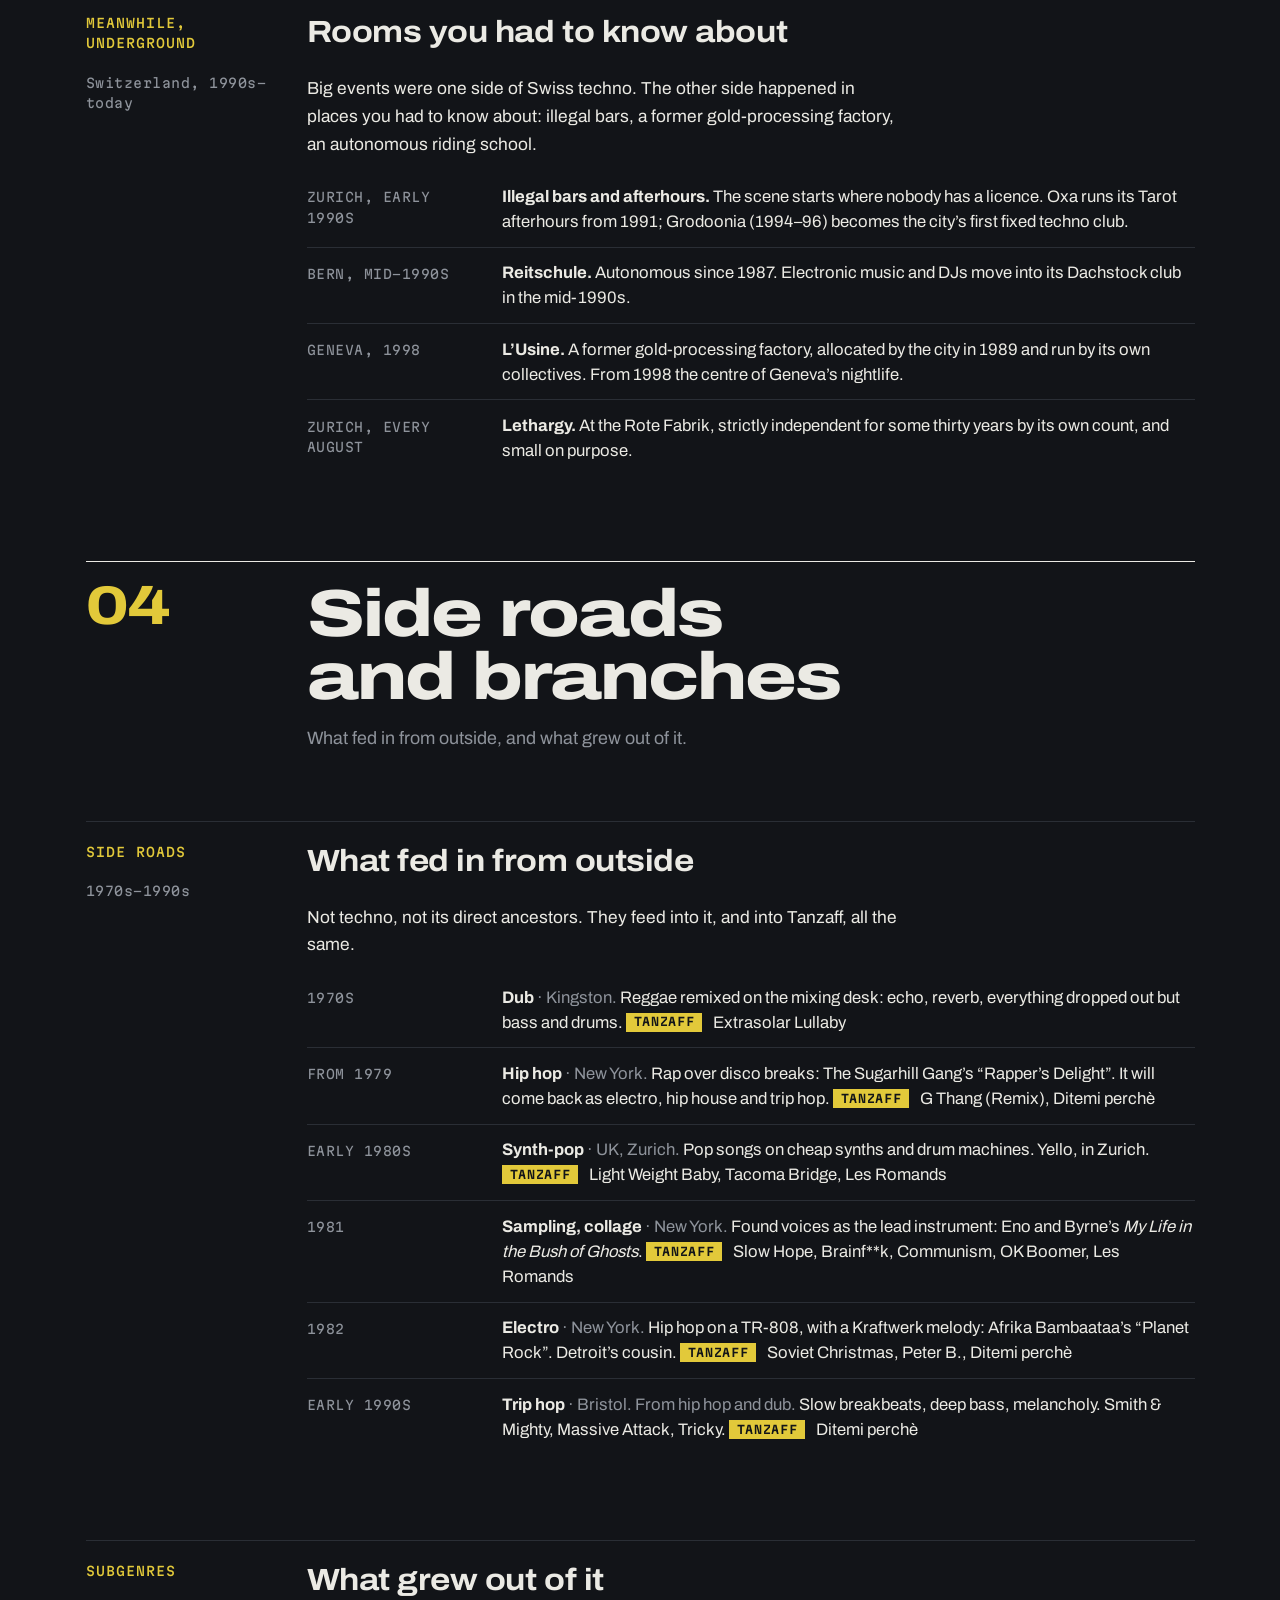
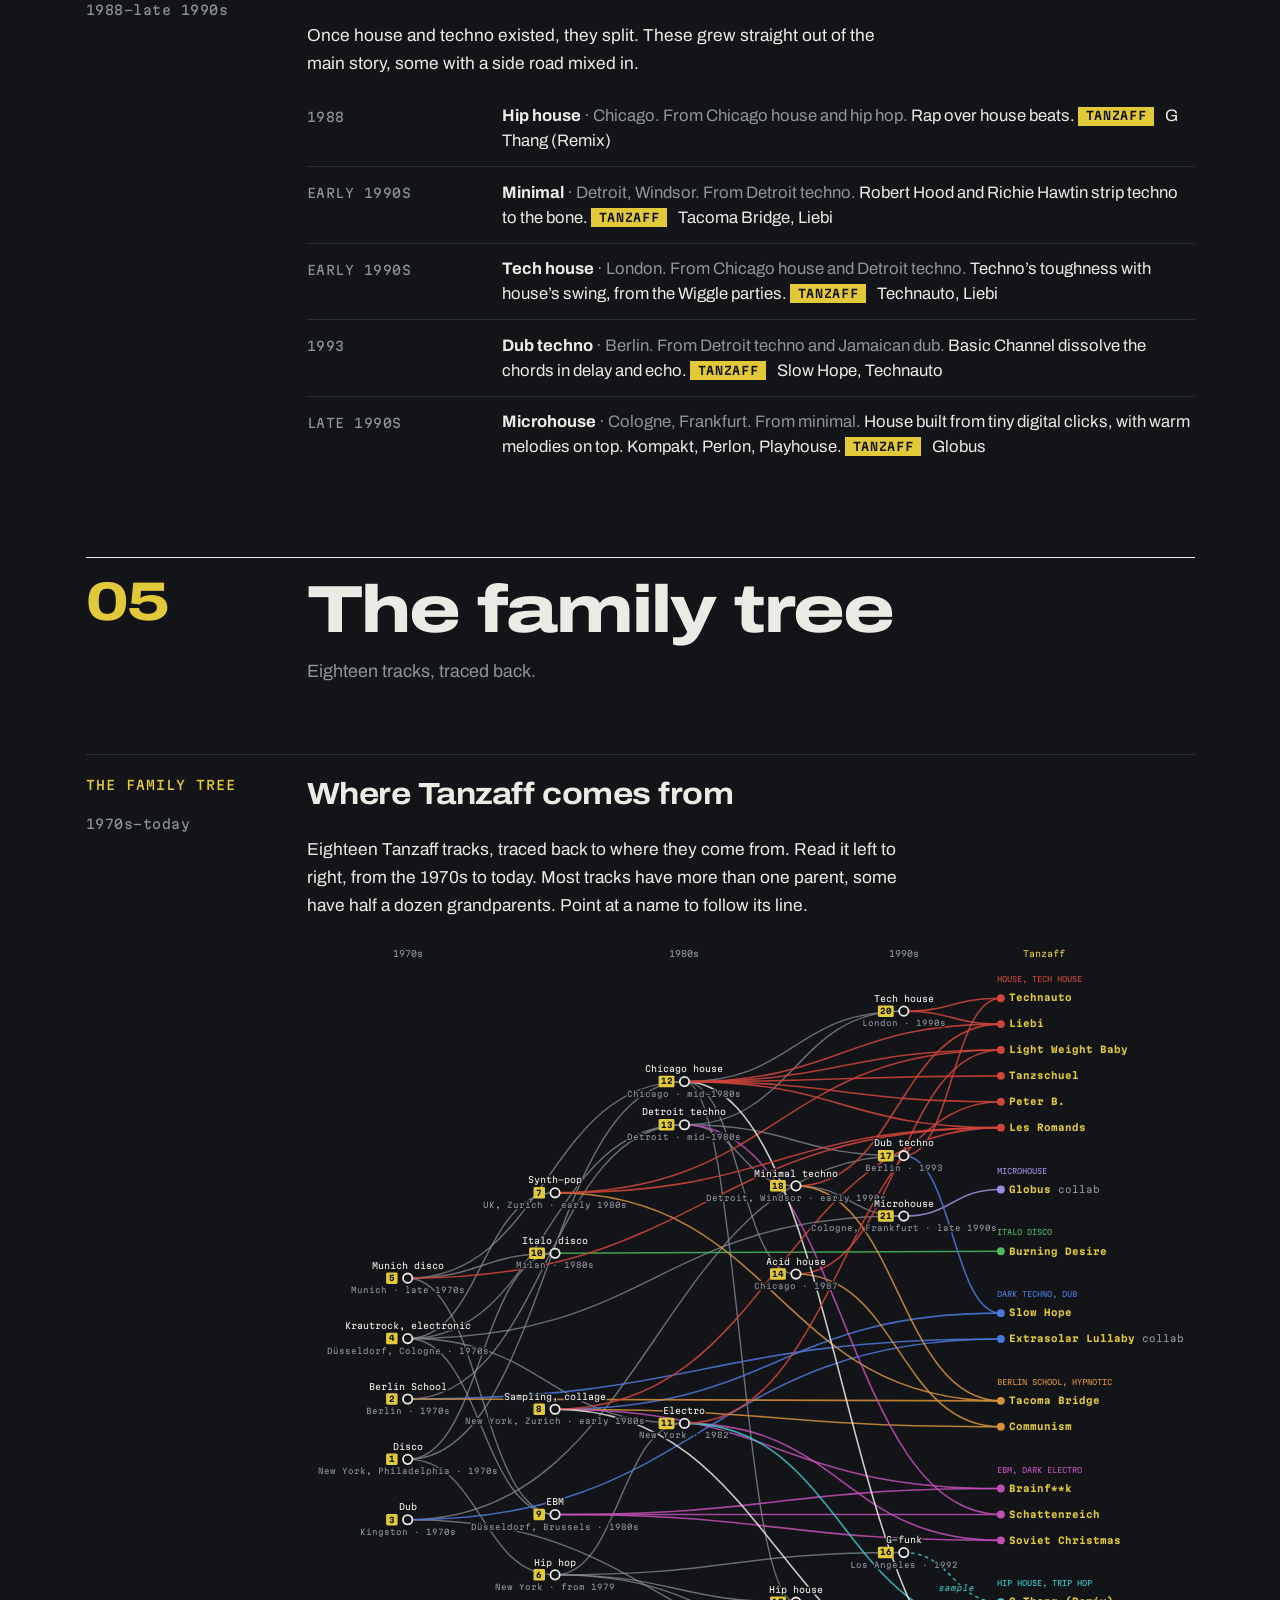
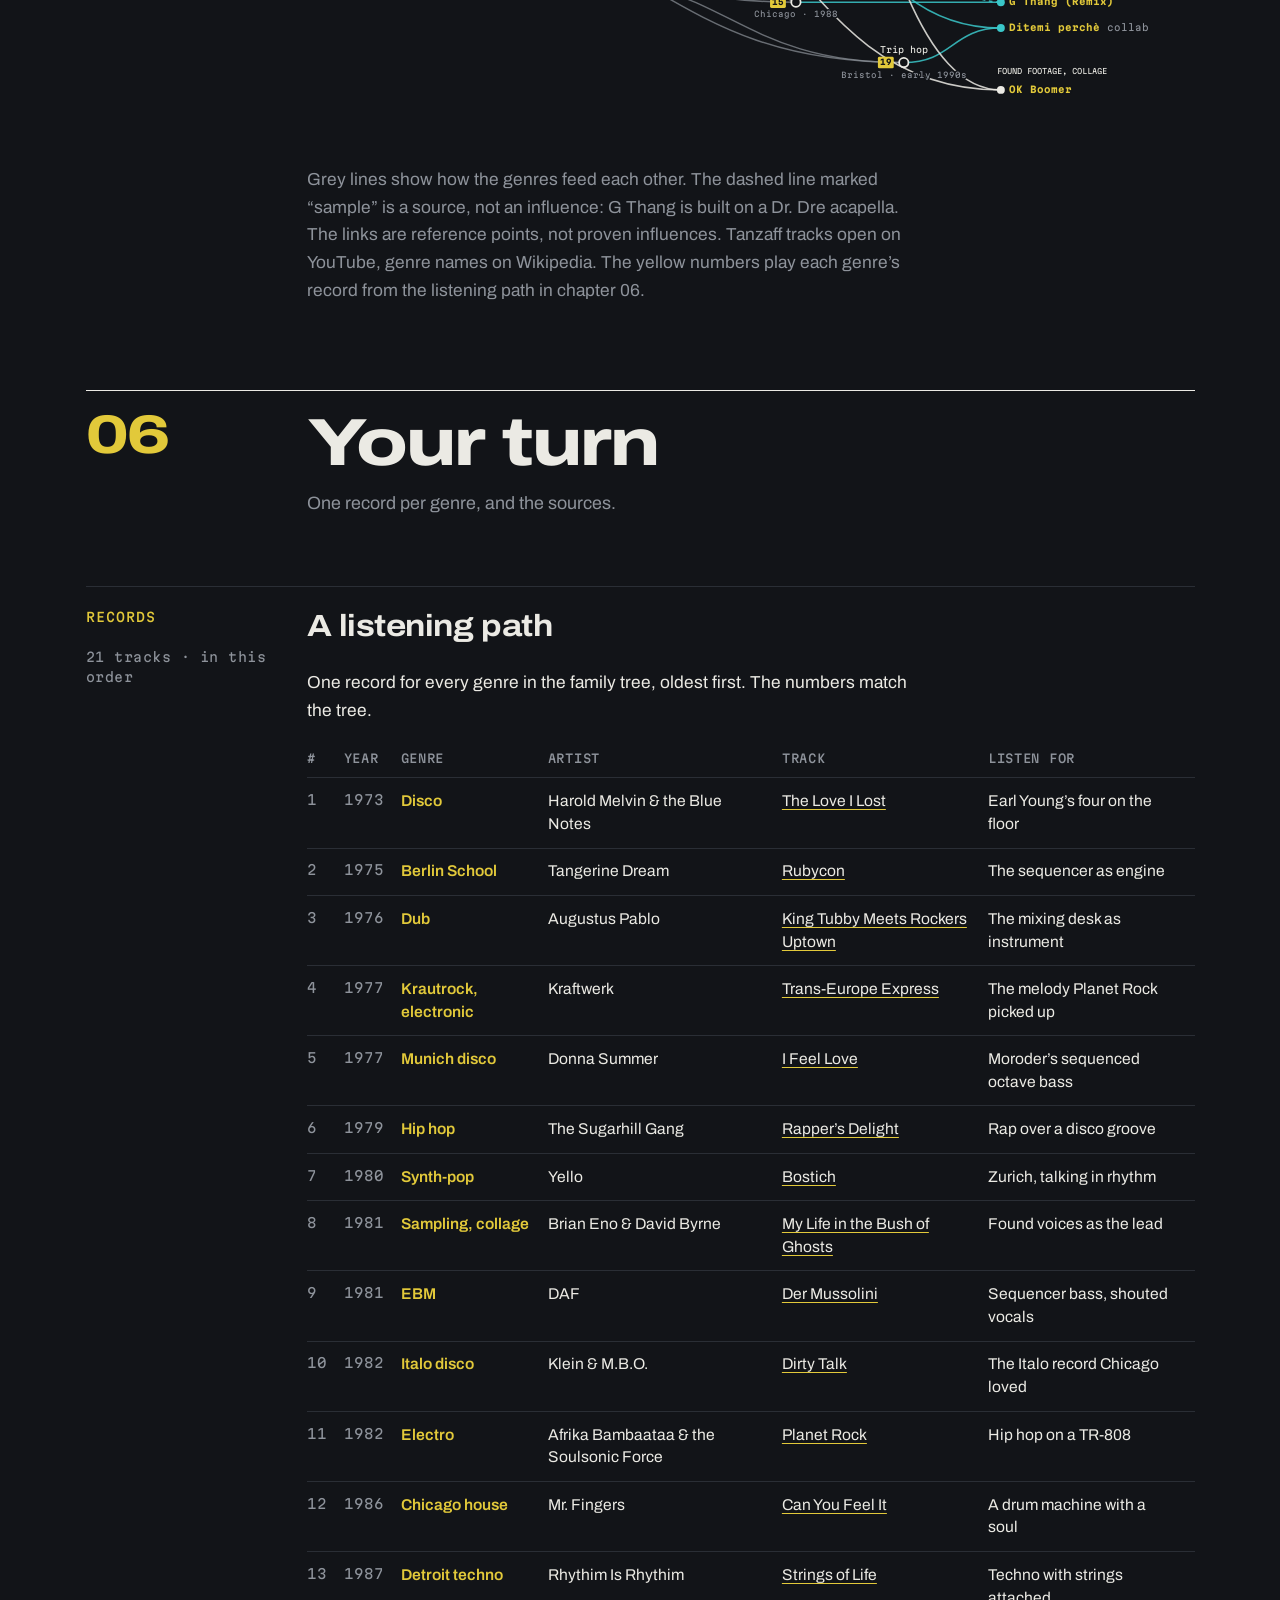
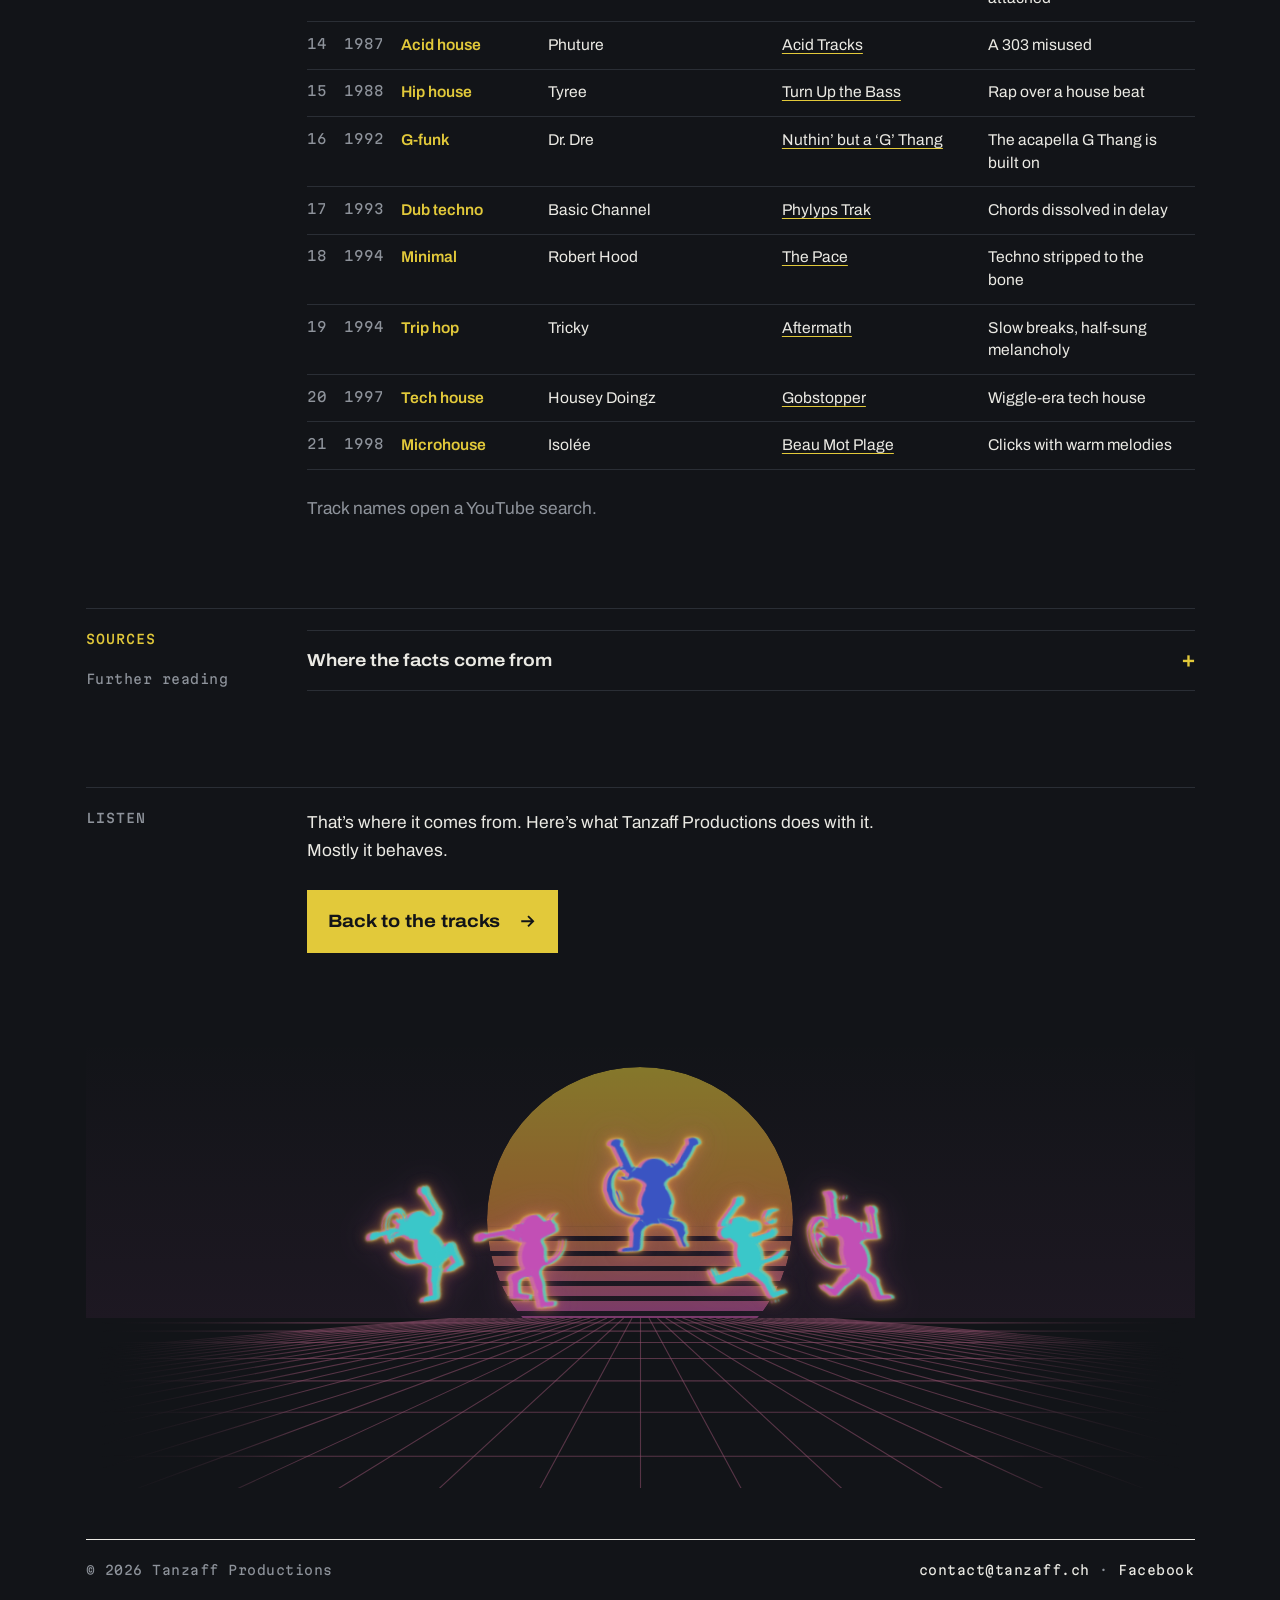
==== commit 010acfc7: "Coherence pass: past tense in acid, Tresor/X-101, chapter 04 reordered (side roads first, hip hop ro" ====
--- a/techno/index.html
+++ b/techno/index.html
@@ -50,10 +50,10 @@
         <h2 id="contents-heading" class="label">Contents</h2>
         <div class="block-body">
           <ol class="contents">
-            <li><a href="#roots"><span class="tc">01</span><span><span class="contents-title">Roots</span><span class="contents-dek">Disco&rsquo;s pulse, Germany&rsquo;s machines, Italy and Belgium, Detroit</span></span><span class="tc">1970s&ndash;1988</span></a></li>
+            <li><a href="#roots"><span class="tc">01</span><span><span class="contents-title">Roots</span><span class="contents-dek">Disco and Munich, Germany&rsquo;s machines, Italo and EBM, Detroit</span></span><span class="tc">1970s&ndash;1988</span></a></li>
             <li><a href="#machines"><span class="tc">02</span><span><span class="contents-title">The machines</span><span class="contents-dek">Four boxes from Japan, misused into a new sound</span></span><span class="tc">1972&ndash;1988</span></a></li>
             <li><a href="#exchange"><span class="tc">03</span><span><span class="contents-title">The exchange</span><span class="contents-dek">London names it, Berlin gives it a home, the basements keep it small</span></span><span class="tc">1988&ndash;today</span></a></li>
-            <li><a href="#since"><span class="tc">04</span><span><span class="contents-title">Branches and side roads</span><span class="contents-dek">What grew out of it, and what fed in from outside</span></span><span class="tc">1970s&ndash;1990s</span></a></li>
+            <li><a href="#since"><span class="tc">04</span><span><span class="contents-title">Side roads and branches</span><span class="contents-dek">What fed in from outside, and what grew out of it</span></span><span class="tc">1970s&ndash;1990s</span></a></li>
             <li><a href="#tree"><span class="tc">05</span><span><span class="contents-title">The family tree</span><span class="contents-dek">Eighteen Tanzaff tracks, traced back</span></span><span class="tc">18 tracks</span></a></li>
             <li><a href="#your-turn"><span class="tc">06</span><span><span class="contents-title">Your turn</span><span class="contents-dek">One record per genre, and the sources</span></span><span class="tc">21 tracks</span></a></li>
           </ol>
@@ -67,7 +67,7 @@
         <p class="chapter-num">01</p>
         <div>
           <h2 class="chapter-title">Roots</h2>
-          <p class="chapter-dek">Disco&rsquo;s pulse, Germany&rsquo;s machines, Italy and Belgium, and Detroit.</p>
+          <p class="chapter-dek">Disco and Munich, Germany&rsquo;s machines, Italo and EBM, and Detroit.</p>
         </div>
       </header>
 
@@ -260,8 +260,8 @@
               <p class="muted">TB-303 units made before Roland took it off the market.</p>
             </div>
             <div>
-              <p>1985: three friends calling themselves <b>Phuture</b> buy a second-hand 303 and twist its knobs while it plays.</p>
-              <p>DJ Ron Hardy plays their tape at the Music Box. Released in 1987, &ldquo;Acid Tracks&rdquo; names a genre.</p>
+              <p>1985: three friends calling themselves <b>Phuture</b> bought a second-hand 303 and twisted its knobs while it played.</p>
+              <p>DJ Ron Hardy played their tape at the Music Box. Released in 1987, &ldquo;Acid Tracks&rdquo; named a genre.</p>
               <p class="muted">By their own account, they had no idea how to work the thing. Genre invented.</p>
               <p><span class="tz">Tanzaff</span> Light Weight Baby, Communism</p>
             </div>
@@ -408,7 +408,7 @@
             <dl class="facts facts-stack">
               <div><dt>9 Nov 1989</dt><dd>The Wall falls.</dd></div>
               <div><dt>13 Mar 1991</dt><dd><b>Tresor</b> opens in the vault of the bombed Wertheim department store, near the old death strip.</dd></div>
-              <div><dt>Oct 1991</dt><dd>Tresor Records launches with Detroit artists: Underground Resistance, Jeff Mills, Robert Hood. The Detroit&ndash;Berlin axis.</dd></div>
+              <div><dt>Oct 1991</dt><dd>Tresor Records launches with X-101, alias Underground Resistance: Mike Banks, Jeff Mills, Robert Hood. The Detroit&ndash;Berlin axis.</dd></div>
             </dl>
           </div>
           <figure class="photo photo-flyer"><img src="https://upload.wikimedia.org/wikipedia/commons/1/1a/Tresor-1995-12.jpg" alt="Tresor flyer from December 1995" width="1245" height="1710" loading="lazy" decoding="async" /><figcaption>A Tresor flyer, December 1995. Paper was the social network. <span class="credit">Image: <a href="https://commons.wikimedia.org/wiki/File:Tresor-1995-12.jpg">Das Kraftfuttermischwerk</a>, <a href="https://creativecommons.org/licenses/by/2.0">CC BY 2.0</a>, via Wikimedia Commons.</span></figcaption></figure>
@@ -431,42 +431,43 @@
       </section>
 
       <!-- ============================================================
-           04 BRANCHES AND SIDE ROADS
+           04 SIDE ROADS AND BRANCHES
            ============================================================ -->
       <header class="chapter-head" id="since">
         <p class="chapter-num">04</p>
         <div>
-          <h2 class="chapter-title">Branches and side roads</h2>
-          <p class="chapter-dek">What grew out of it, and what fed in from outside.</p>
+          <h2 class="chapter-title">Side roads and branches</h2>
+          <p class="chapter-dek">What fed in from outside, and what grew out of it.</p>
         </div>
       </header>
+
+      <section class="block" aria-labelledby="sideroads-title">
+        <div class="story-label"><p class="label label-signal">Side roads</p><p class="tc">1970s&ndash;1990s</p></div>
+        <div class="story-body">
+          <h3 id="sideroads-title" class="story-title">What fed in from outside</h3>
+          <p>Not techno, not its direct ancestors. They feed into it, and into Tanzaff, all the same.</p>
+          <dl class="facts">
+            <div><dt>1970s</dt><dd><b>Dub</b> <span class="muted">&middot; Kingston.</span> Reggae remixed on the mixing desk: echo, reverb, everything dropped out but bass and drums. <span class="tz">Tanzaff</span> Extrasolar Lullaby</dd></div>
+            <div><dt>From 1979</dt><dd><b>Hip hop</b> <span class="muted">&middot; New York.</span> Rap over disco breaks: The Sugarhill Gang&rsquo;s &ldquo;Rapper&rsquo;s Delight&rdquo;. It will come back as electro, hip house and trip hop. <span class="tz">Tanzaff</span> G Thang (Remix), Ditemi perch&egrave;</dd></div>
+            <div><dt>Early 1980s</dt><dd><b>Synth-pop</b> <span class="muted">&middot; UK, Zurich.</span> Pop songs on cheap synths and drum machines. Yello, in Zurich. <span class="tz">Tanzaff</span> Light Weight Baby, Tacoma Bridge, Les Romands</dd></div>
+            <div><dt>1981</dt><dd><b>Sampling, collage</b> <span class="muted">&middot; New York.</span> Found voices as the lead instrument: Eno and Byrne&rsquo;s <i>My Life in the Bush of Ghosts</i>. <span class="tz">Tanzaff</span> Slow Hope, Brainf**k, Communism, OK Boomer, Les Romands</dd></div>
+            <div><dt>1982</dt><dd><b>Electro</b> <span class="muted">&middot; New York.</span> Hip hop on a TR-808, with a Kraftwerk melody: Afrika Bambaataa&rsquo;s &ldquo;Planet Rock&rdquo;. Detroit&rsquo;s cousin. <span class="tz">Tanzaff</span> Soviet Christmas, Peter B., Ditemi perch&egrave;</dd></div>
+            <div><dt>Early 1990s</dt><dd><b>Trip hop</b> <span class="muted">&middot; Bristol. From hip hop and dub.</span> Slow breakbeats, deep bass, melancholy. Smith &amp; Mighty, Massive Attack, Tricky. <span class="tz">Tanzaff</span> Ditemi perch&egrave;</dd></div>
+          </dl>
+        </div>
+      </section>
 
       <section class="block" aria-labelledby="branches-title">
         <div class="story-label"><p class="label label-signal">Subgenres</p><p class="tc">1988&ndash;late 1990s</p></div>
         <div class="story-body">
           <h3 id="branches-title" class="story-title">What grew out of it</h3>
-          <p>Once house and techno existed, they split. These grew straight out of the main story.</p>
+          <p>Once house and techno existed, they split. These grew straight out of the main story, some with a side road mixed in.</p>
           <dl class="facts">
             <div><dt>1988</dt><dd><b>Hip house</b> <span class="muted">&middot; Chicago. From Chicago house and hip hop.</span> Rap over house beats. <span class="tz">Tanzaff</span> G Thang (Remix)</dd></div>
             <div><dt>Early 1990s</dt><dd><b>Minimal</b> <span class="muted">&middot; Detroit, Windsor. From Detroit techno.</span> Robert Hood and Richie Hawtin strip techno to the bone. <span class="tz">Tanzaff</span> Tacoma Bridge, Liebi</dd></div>
             <div><dt>Early 1990s</dt><dd><b>Tech house</b> <span class="muted">&middot; London. From Chicago house and Detroit techno.</span> Techno&rsquo;s toughness with house&rsquo;s swing, from the Wiggle parties. <span class="tz">Tanzaff</span> Technauto, Liebi</dd></div>
             <div><dt>1993</dt><dd><b>Dub techno</b> <span class="muted">&middot; Berlin. From Detroit techno and Jamaican dub.</span> Basic Channel dissolve the chords in delay and echo. <span class="tz">Tanzaff</span> Slow Hope, Technauto</dd></div>
             <div><dt>Late 1990s</dt><dd><b>Microhouse</b> <span class="muted">&middot; Cologne, Frankfurt. From minimal.</span> House built from tiny digital clicks, with warm melodies on top. Kompakt, Perlon, Playhouse. <span class="tz">Tanzaff</span> Globus</dd></div>
-          </dl>
-        </div>
-      </section>
-
-      <section class="block" aria-labelledby="sideroads-title">
-        <div class="story-label"><p class="label label-signal">Side roads</p><p class="tc">1970s&ndash;1990s</p></div>
-        <div class="story-body">
-          <h3 id="sideroads-title" class="story-title">What fed in from outside</h3>
-          <p>Not techno, not its ancestors. They feed into Tanzaff all the same.</p>
-          <dl class="facts">
-            <div><dt>1970s</dt><dd><b>Dub</b> <span class="muted">&middot; Kingston.</span> Reggae remixed on the mixing desk: echo, reverb, everything dropped out but bass and drums. <span class="tz">Tanzaff</span> Extrasolar Lullaby</dd></div>
-            <div><dt>Early 1980s</dt><dd><b>Synth-pop</b> <span class="muted">&middot; UK, Zurich.</span> Pop songs on cheap synths and drum machines. Yello, in Zurich. <span class="tz">Tanzaff</span> Light Weight Baby, Tacoma Bridge, Les Romands</dd></div>
-            <div><dt>1981</dt><dd><b>Sampling, collage</b> <span class="muted">&middot; New York.</span> Found voices as the lead instrument: Eno and Byrne&rsquo;s <i>My Life in the Bush of Ghosts</i>. <span class="tz">Tanzaff</span> Slow Hope, Brainf**k, Communism, OK Boomer, Les Romands</dd></div>
-            <div><dt>1982</dt><dd><b>Electro</b> <span class="muted">&middot; New York.</span> Hip hop on a TR-808, with a Kraftwerk melody: Afrika Bambaataa&rsquo;s &ldquo;Planet Rock&rdquo;. Detroit&rsquo;s cousin. <span class="tz">Tanzaff</span> Soviet Christmas, Peter B., Ditemi perch&egrave;</dd></div>
-            <div><dt>Early 1990s</dt><dd><b>Trip hop</b> <span class="muted">&middot; Bristol. From hip hop and dub.</span> Slow breakbeats, deep bass, melancholy. Smith &amp; Mighty, Massive Attack, Tricky. <span class="tz">Tanzaff</span> Ditemi perch&egrave;</dd></div>
           </dl>
         </div>
       </section>
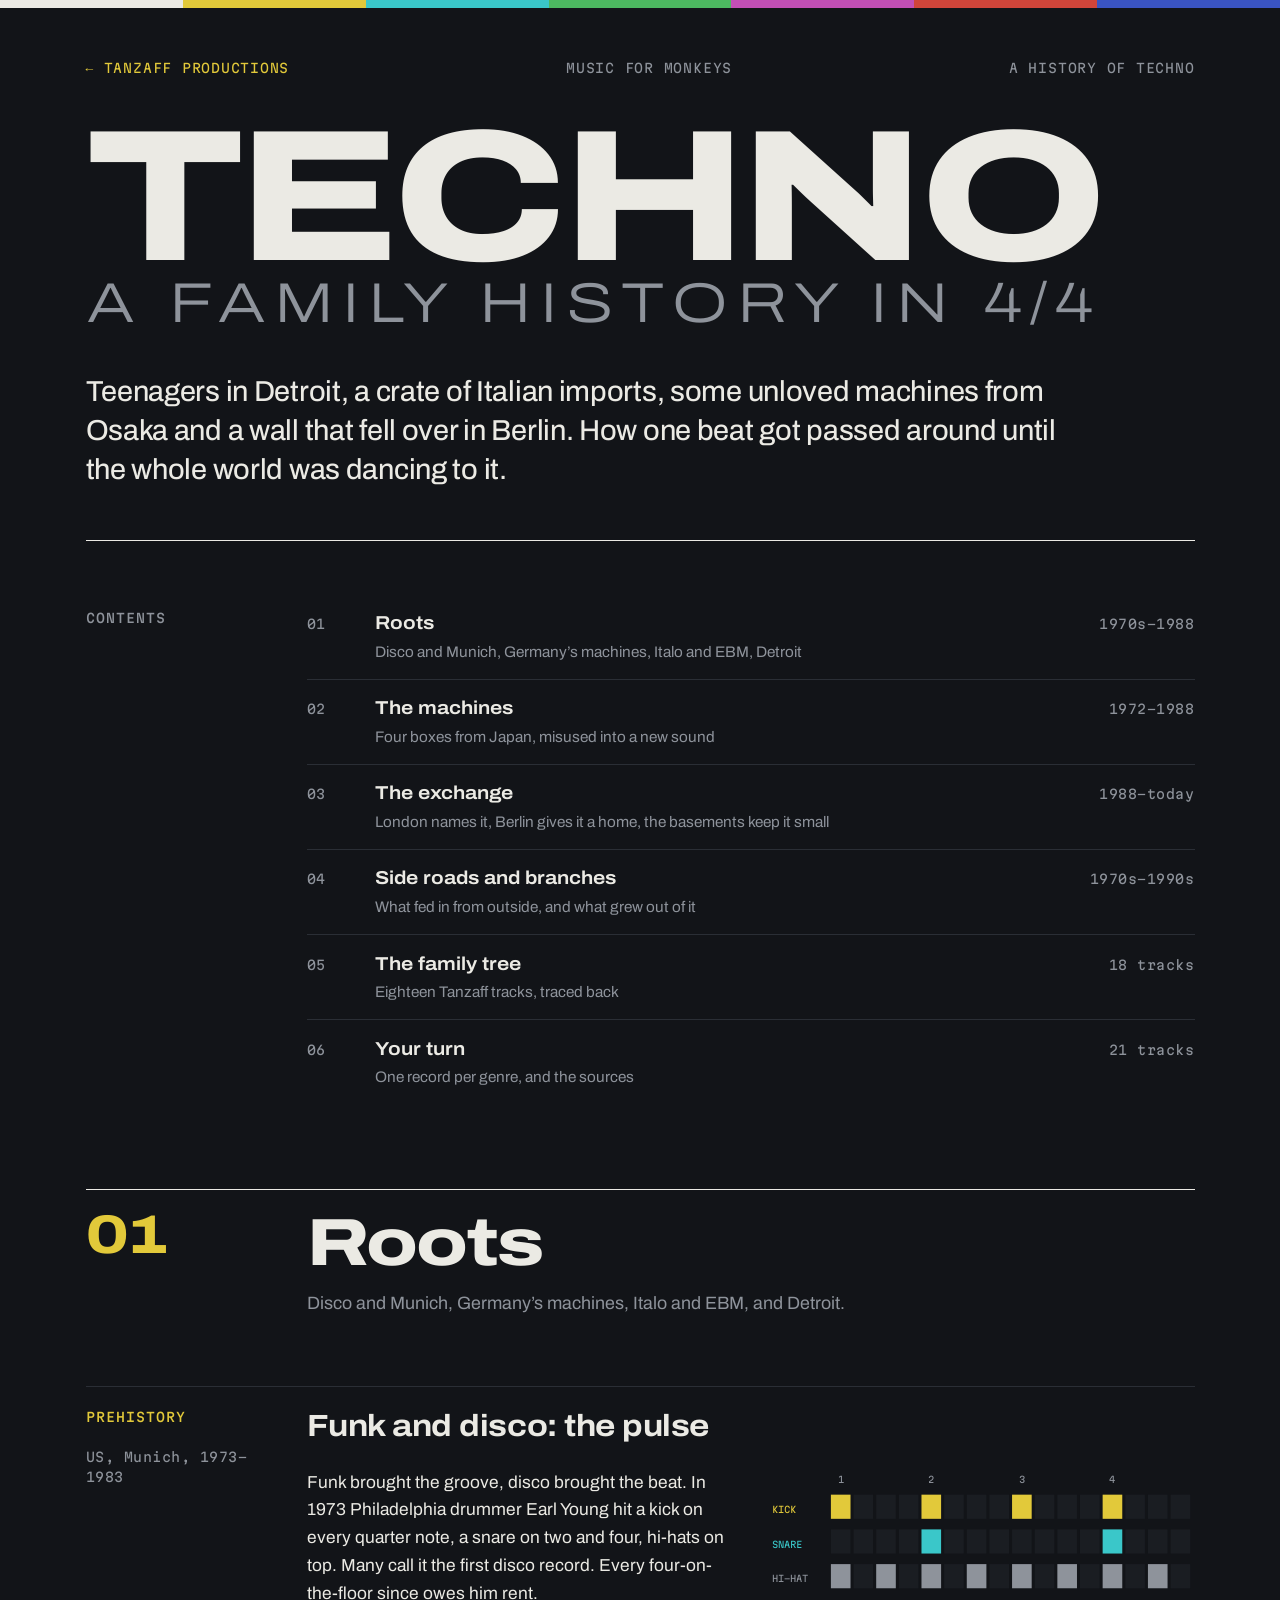
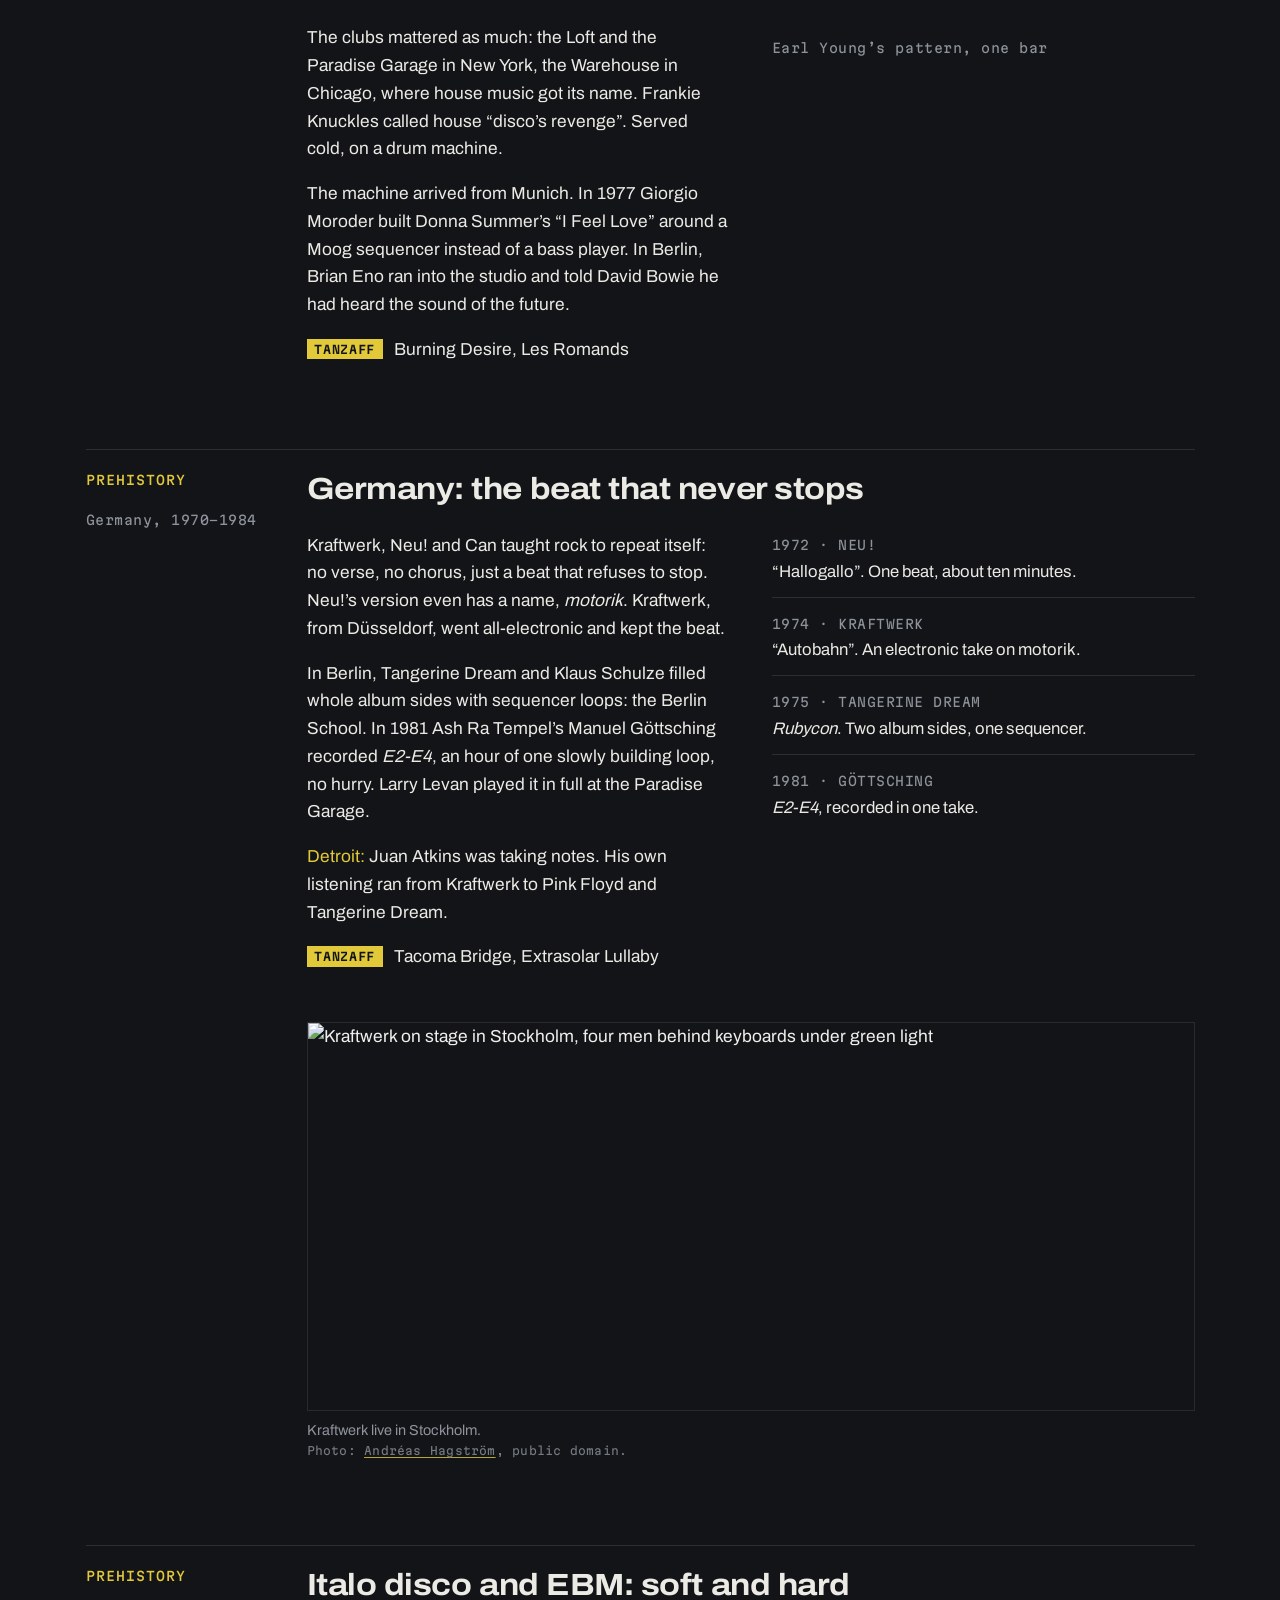
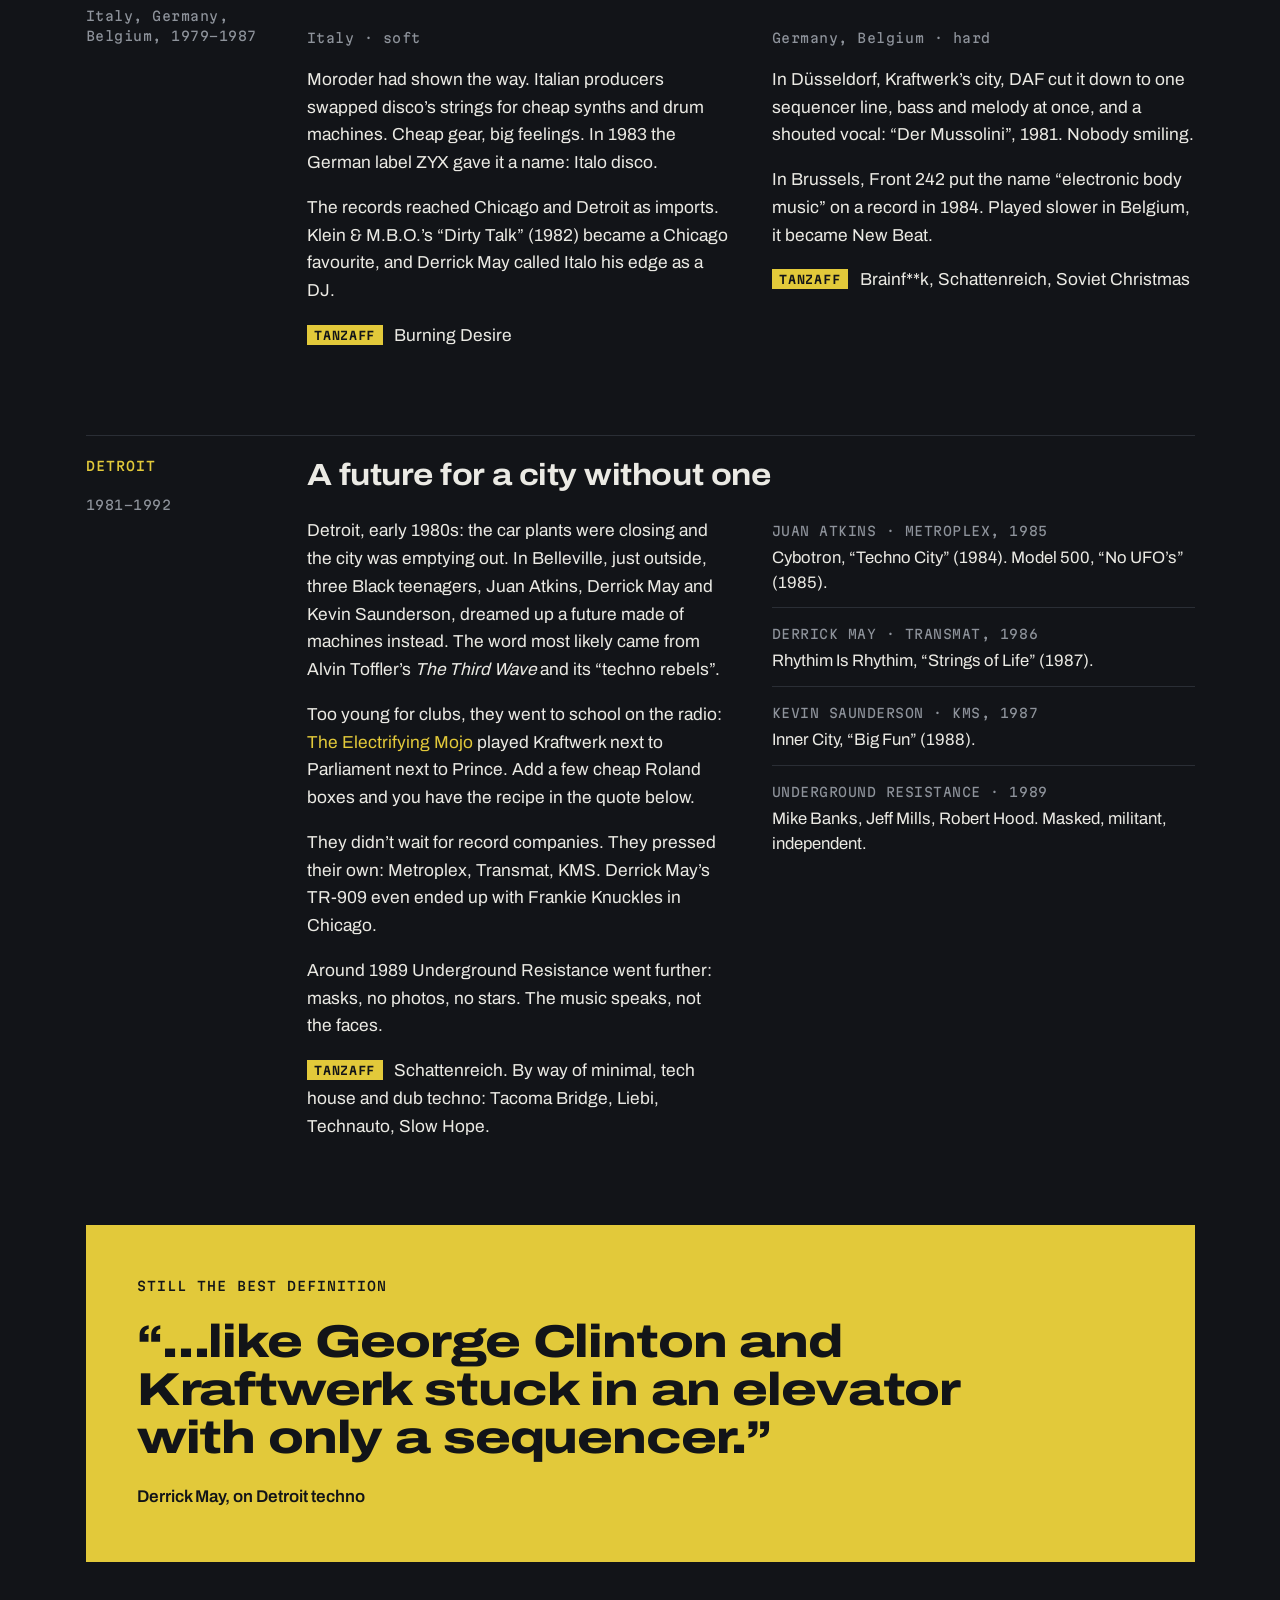
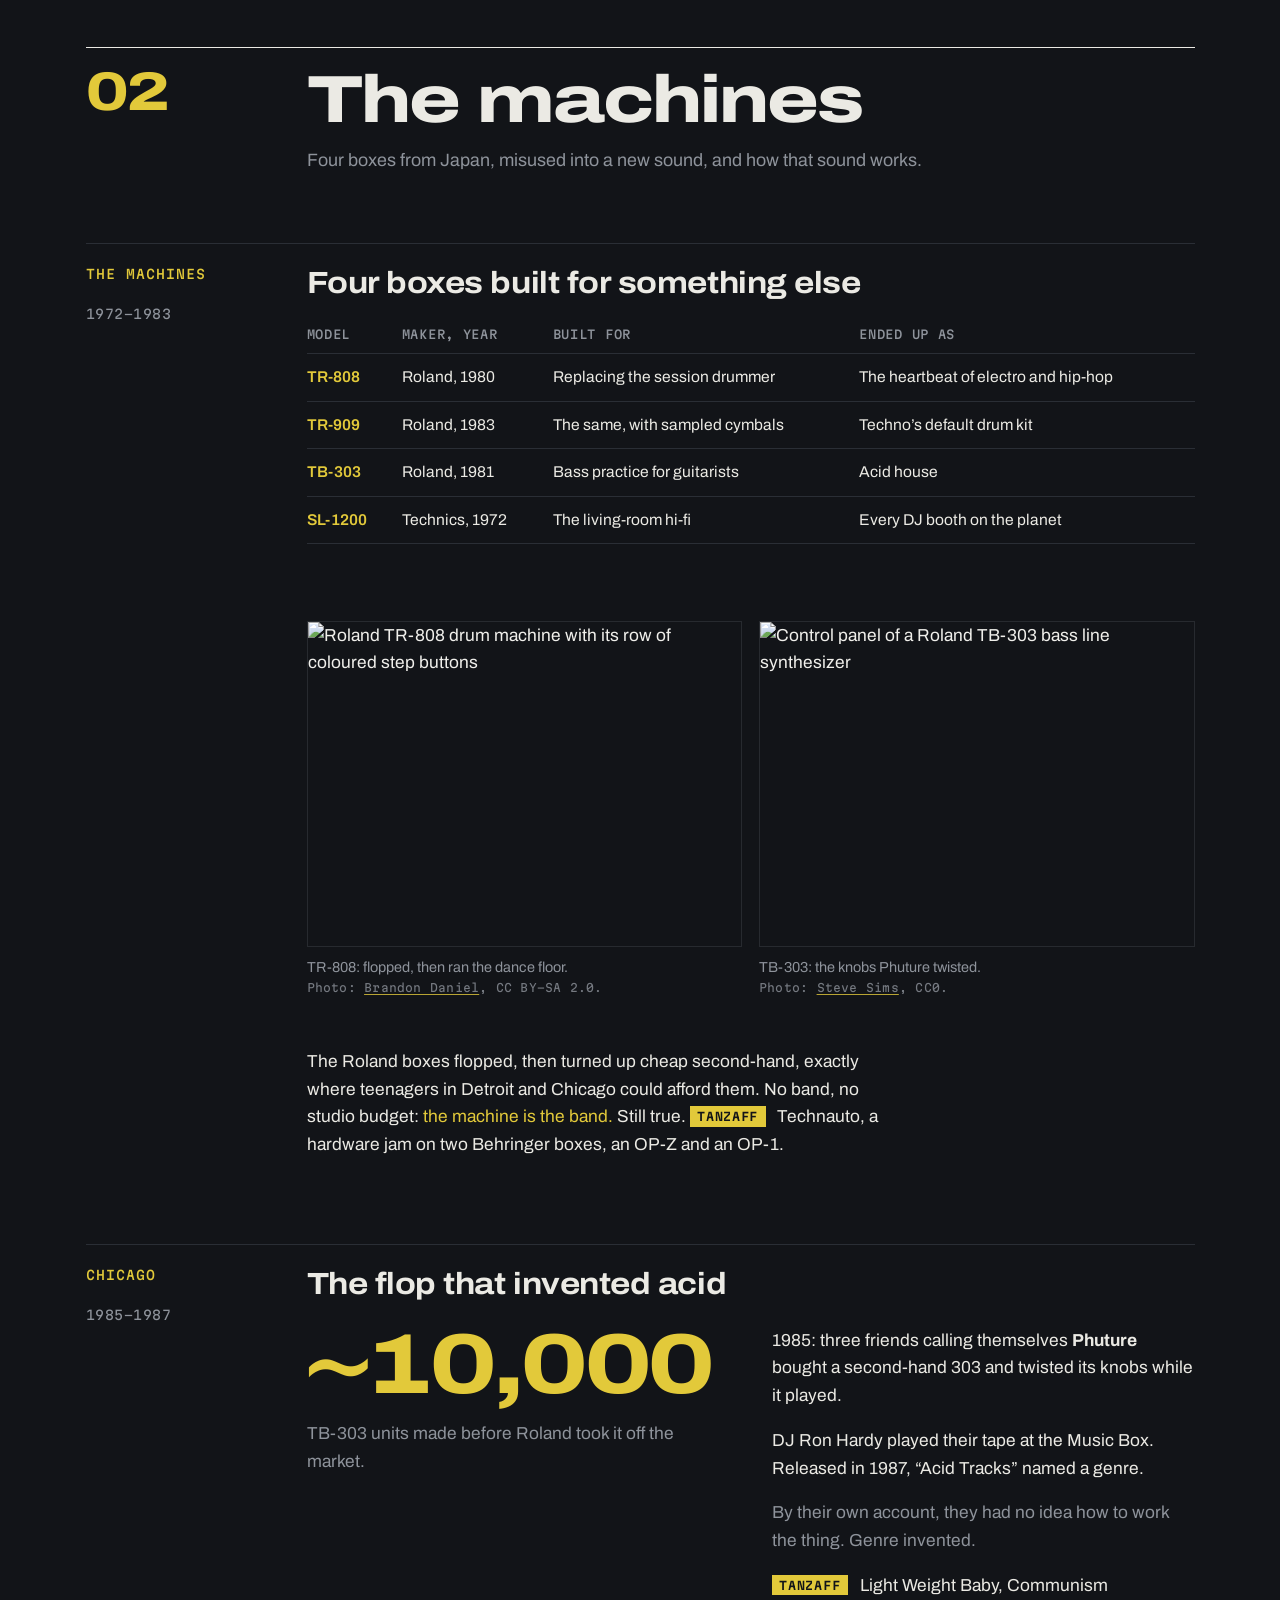
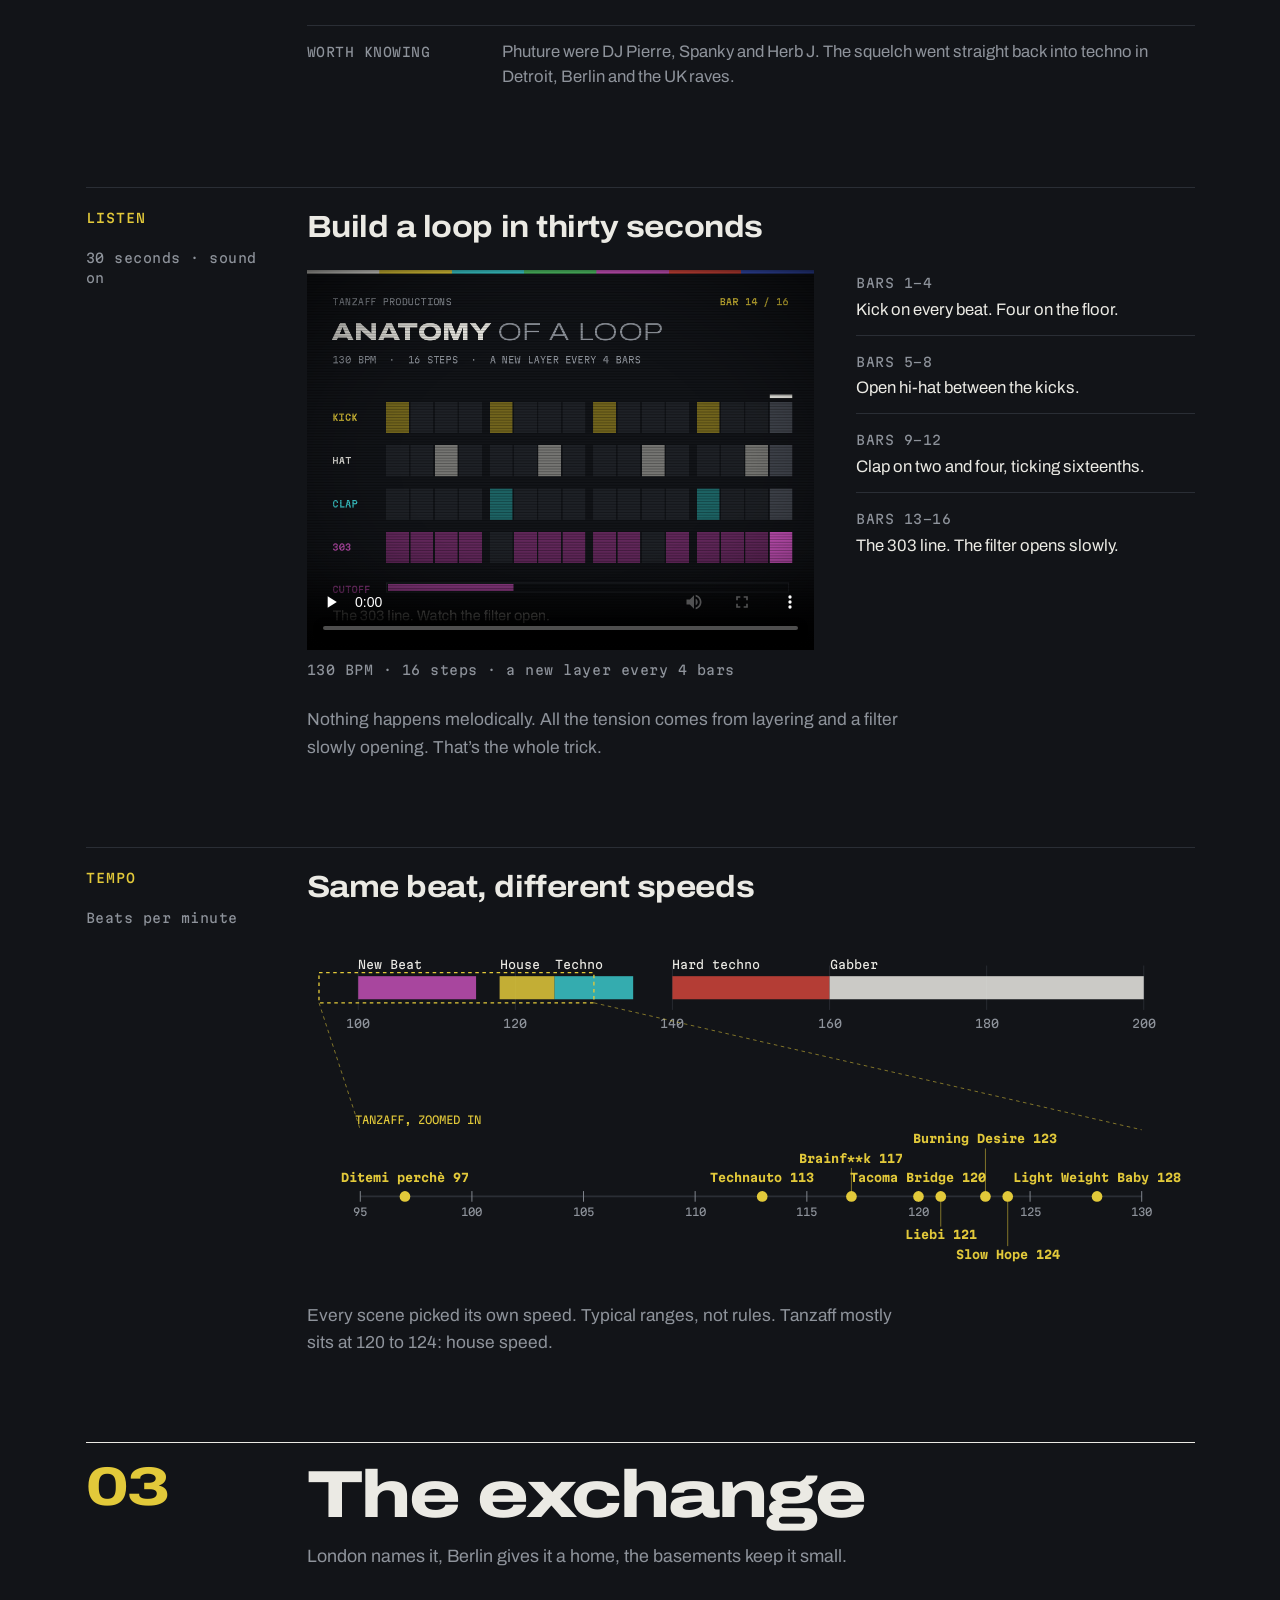
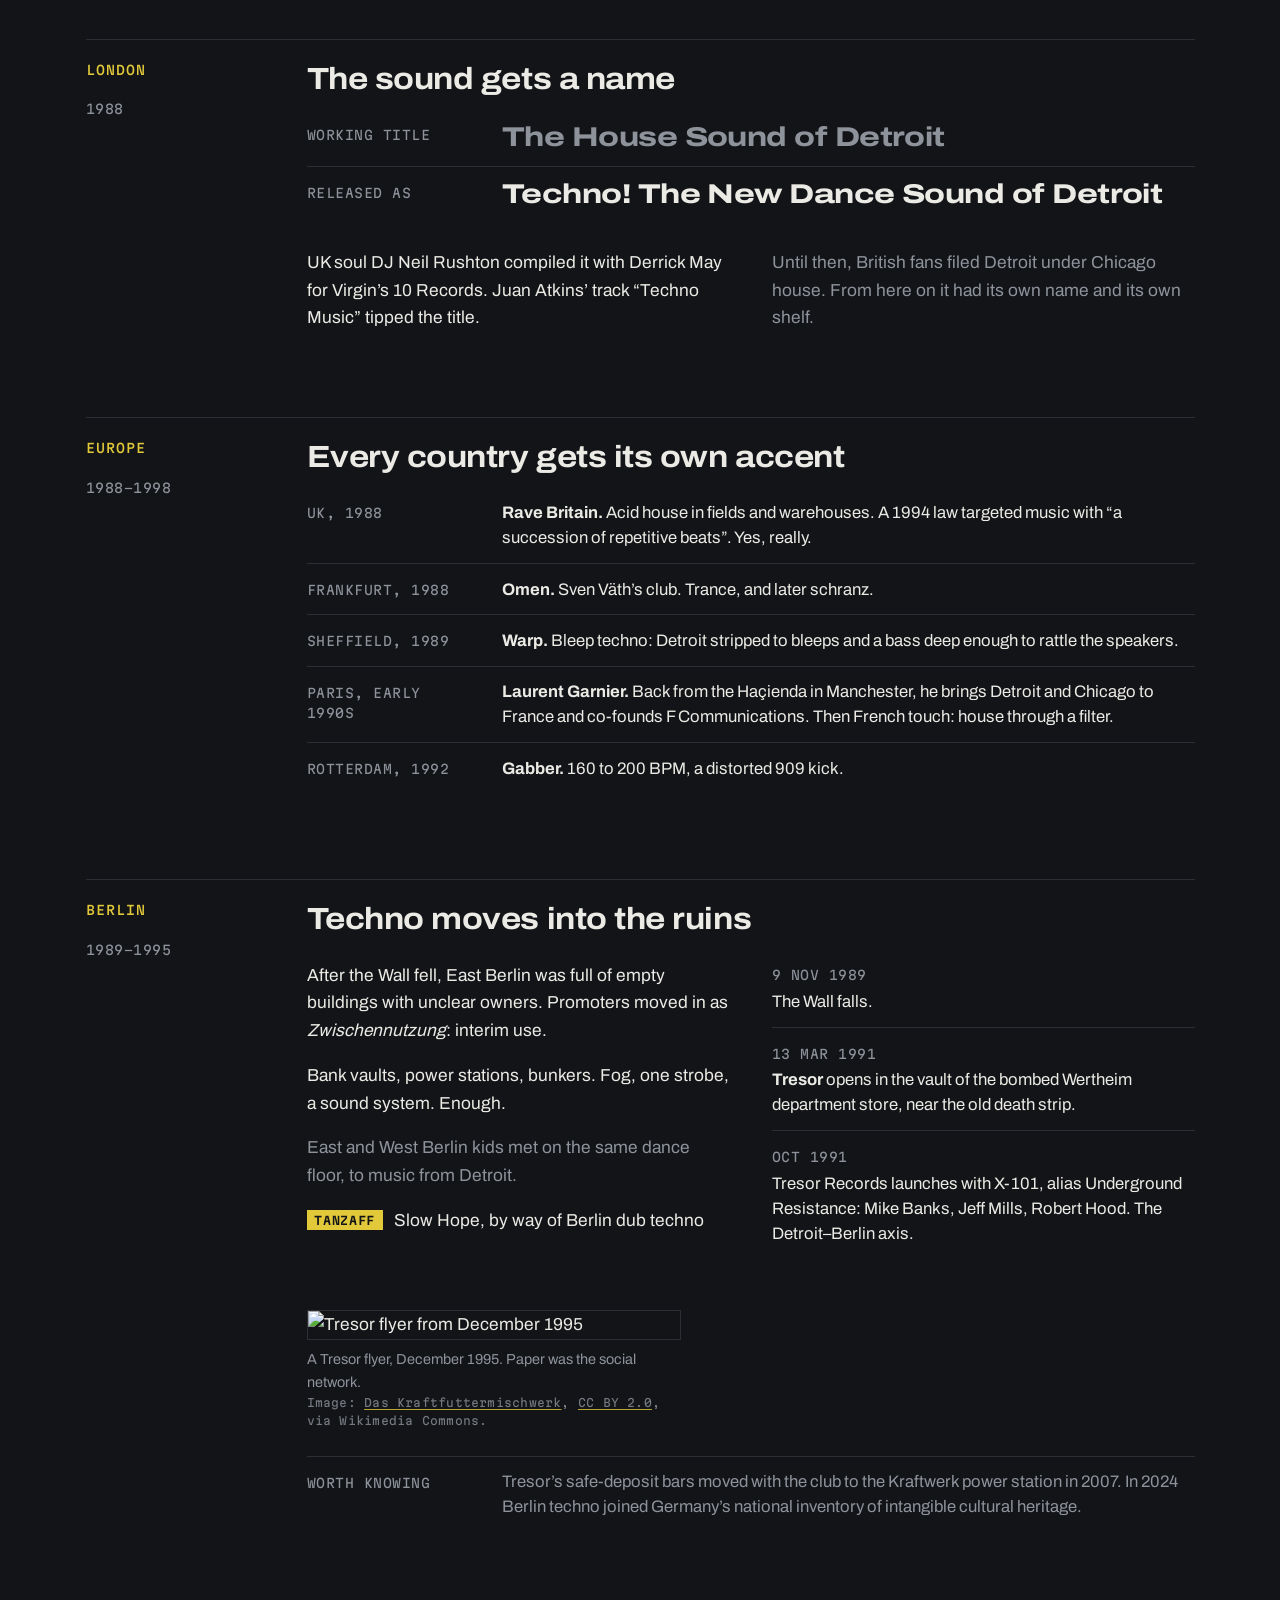
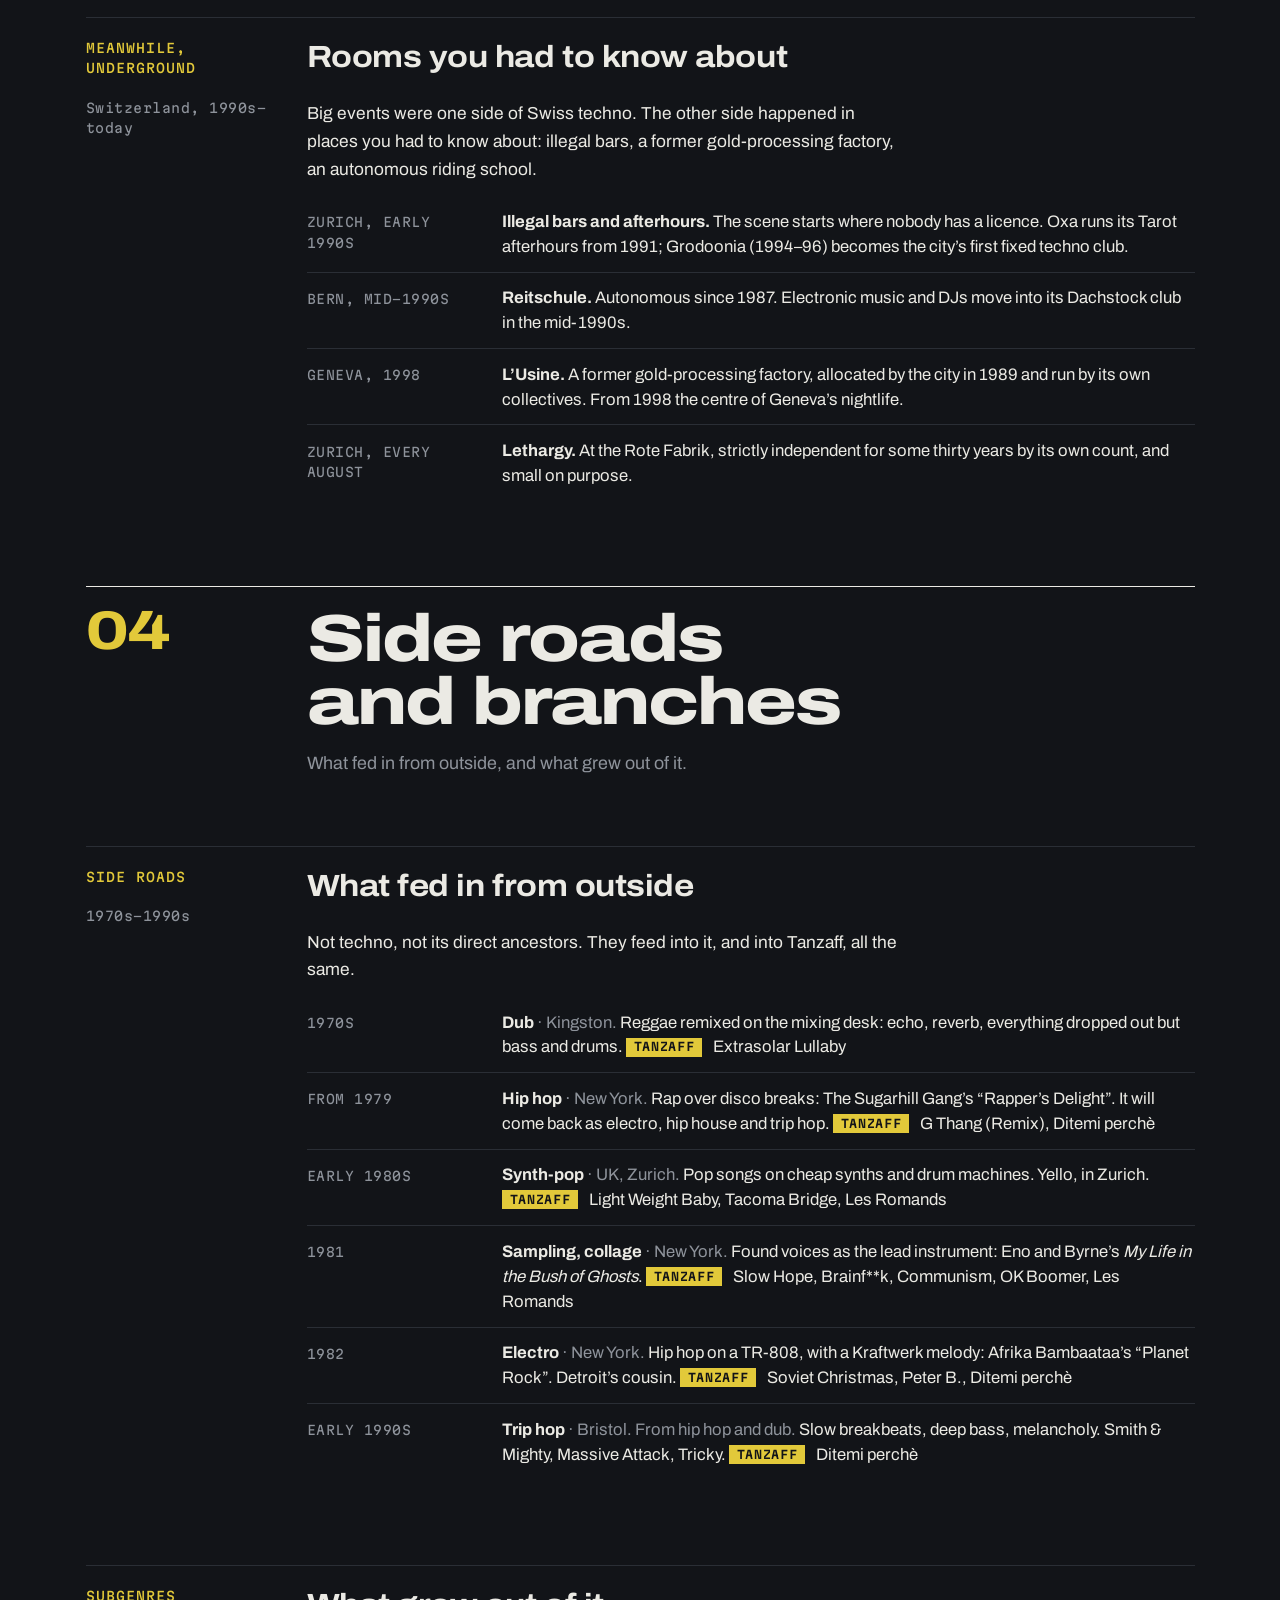
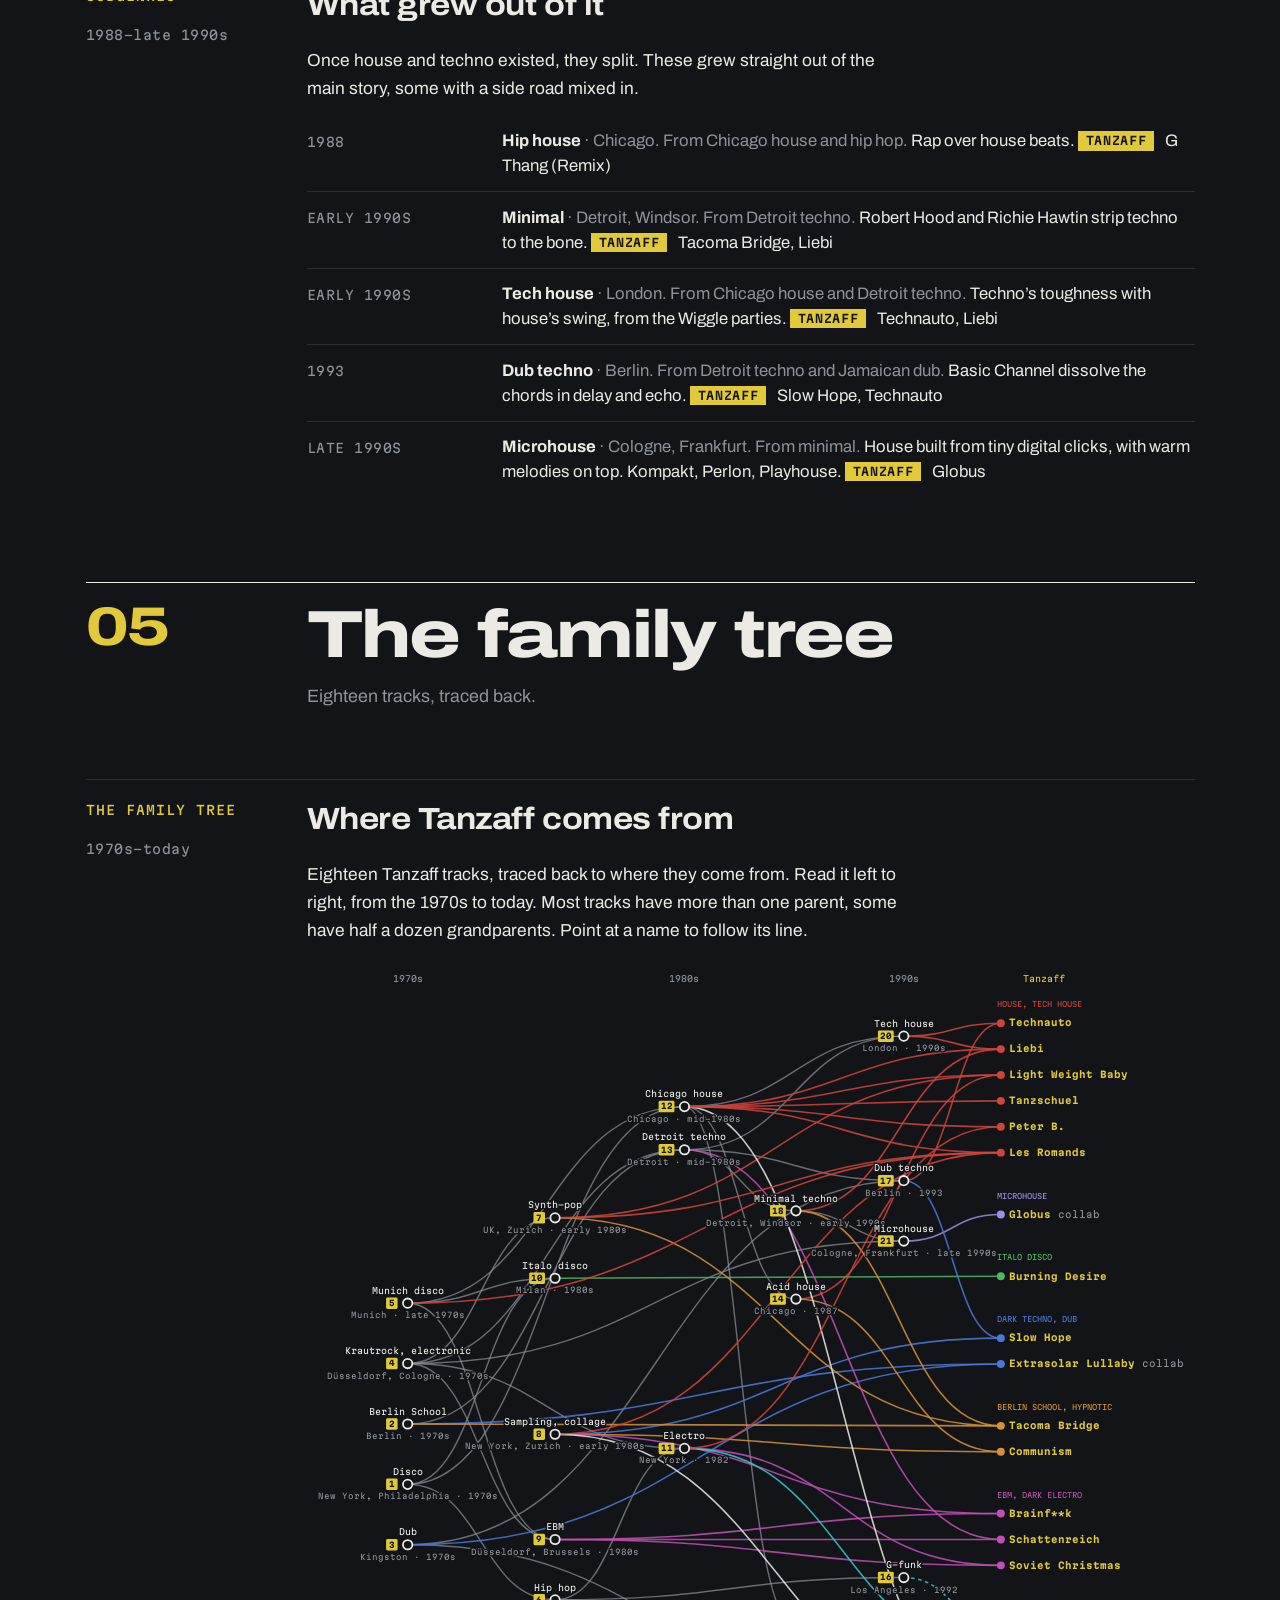
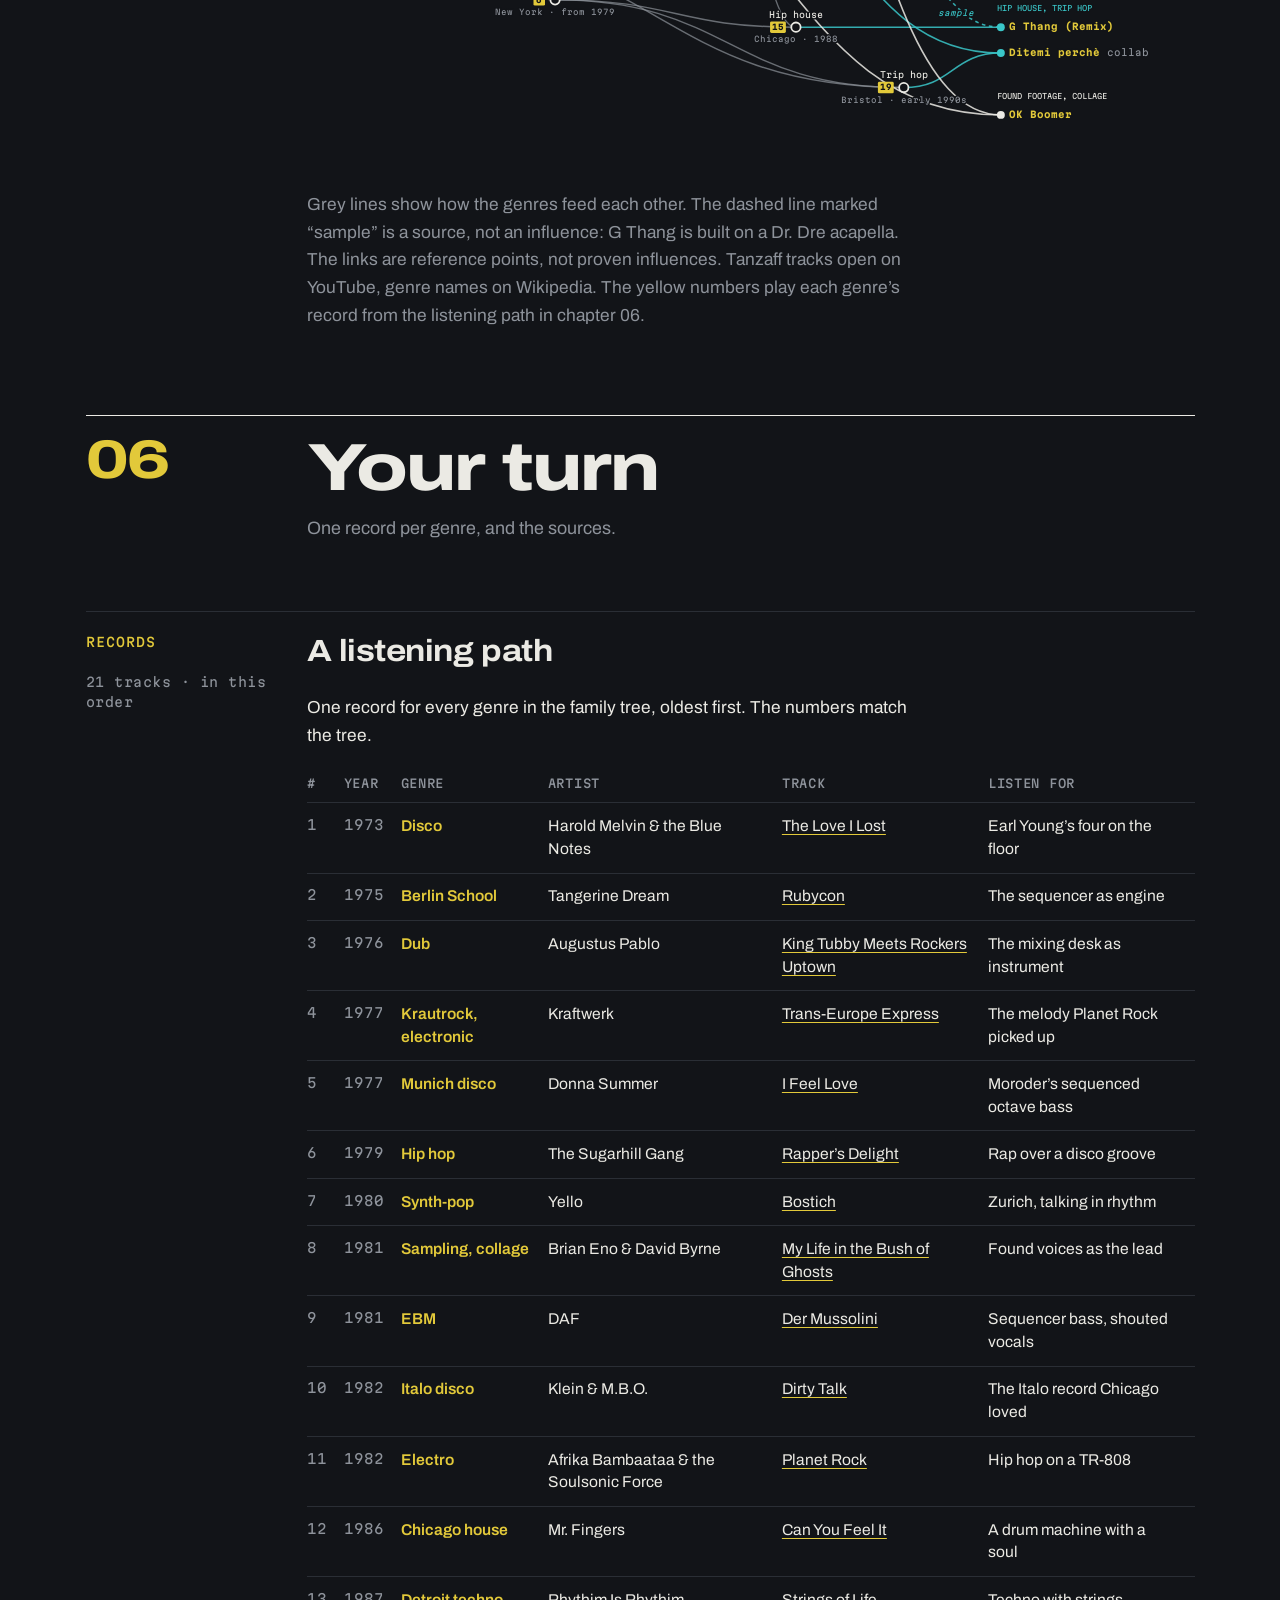
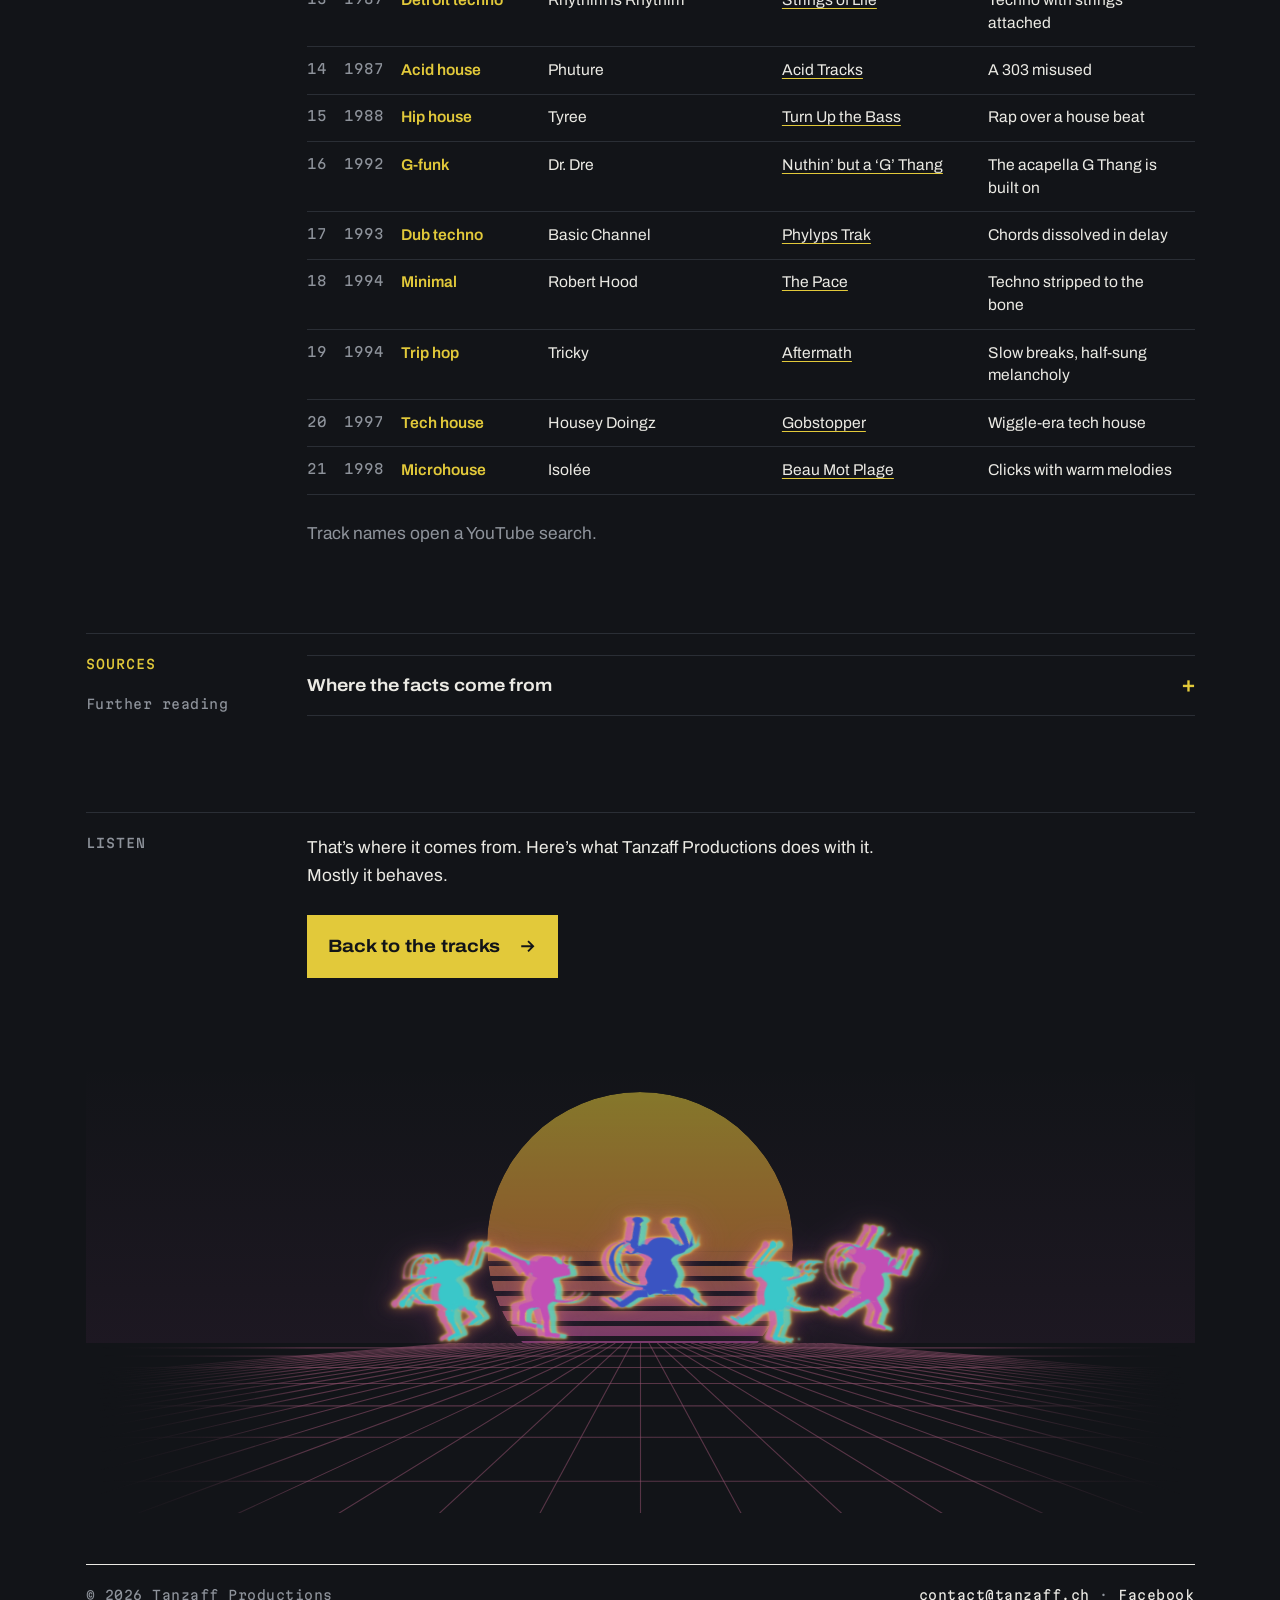
==== commit 466d4921: "Europe rows: drop Ghent (New Beat is in chapter 01), add Sheffield/Warp, Paris led by Laurent Garnie" ====
--- a/techno/index.html
+++ b/techno/index.html
@@ -386,9 +386,9 @@
           <h3 id="europe-title" class="story-title">Every country gets its own accent</h3>
           <dl class="facts">
             <div><dt>UK, 1988</dt><dd><b>Rave Britain.</b> Acid house in fields and warehouses. A 1994 law targeted music with &ldquo;a succession of repetitive beats&rdquo;. Yes, really.</dd></div>
-            <div><dt>Ghent, 1980s</dt><dd><b>New Beat.</b> EBM slowed down. Dark, heavy, Belgian.</dd></div>
             <div><dt>Frankfurt, 1988</dt><dd><b>Omen.</b> Sven V&auml;th&rsquo;s club. Trance, and later schranz.</dd></div>
-            <div><dt>Paris, 1990s</dt><dd><b>French touch.</b> House through a filter. Motorbass, Daft Punk.</dd></div>
+            <div><dt>Sheffield, 1989</dt><dd><b>Warp.</b> Bleep techno: Detroit stripped to bleeps and a bass deep enough to rattle the speakers.</dd></div>
+            <div><dt>Paris, early 1990s</dt><dd><b>Laurent Garnier.</b> Back from the Ha&ccedil;ienda in Manchester, he brings Detroit and Chicago to France and co-founds F Communications. Then French touch: house through a filter.</dd></div>
             <div><dt>Rotterdam, 1992</dt><dd><b>Gabber.</b> 160 to 200 BPM, a distorted 909 kick.</dd></div>
           </dl>
         </div>
@@ -691,7 +691,7 @@
               <div><dt>Roland</dt><dd><a href="https://ra.co/news.aspx?id=38610" rel="noopener" target="_blank">Resident Advisor, Ikutaro Kakehashi obituary</a></dd></div>
               <div><dt>SL-1200</dt><dd><a href="https://spectrum.ieee.org/the-consumer-electronics-hall-of-fame-the-matsushitatechnics-sl1200" rel="noopener" target="_blank">IEEE Spectrum, The Matsushita/Technics SL-1200</a></dd></div>
               <div><dt>Minimal</dt><dd><a href="https://daily.redbullmusicacademy.com/2019/05/robert-hood-minimal-nation-track-by-track" rel="noopener" target="_blank">Red Bull Music Academy, The making of Minimal Nation</a></dd></div>
-              <div><dt>Paris</dt><dd><a href="https://en.wikipedia.org/wiki/Laurent_Garnier" rel="noopener" target="_blank">Wikipedia, Laurent Garnier</a> &middot; <a href="https://en.wikipedia.org/wiki/Homework_(Daft_Punk_album)" rel="noopener" target="_blank">Wikipedia, Homework</a></dd></div>
+              <div><dt>Paris</dt><dd><a href="https://en.wikipedia.org/wiki/Laurent_Garnier" rel="noopener" target="_blank">Wikipedia, Laurent Garnier</a> &middot; <a href="https://en.wikipedia.org/wiki/Homework_(Daft_Punk_album)" rel="noopener" target="_blank">Wikipedia, Homework</a> &middot; <a href="https://en.wikipedia.org/wiki/F_Communications" rel="noopener" target="_blank">Wikipedia, F Communications</a> &middot; <a href="https://en.wikipedia.org/wiki/Bleep_techno" rel="noopener" target="_blank">Wikipedia, Bleep techno</a></dd></div>
             </dl>
           </div>
           <p class="tc">All audio on this page was synthesised for it.</p>
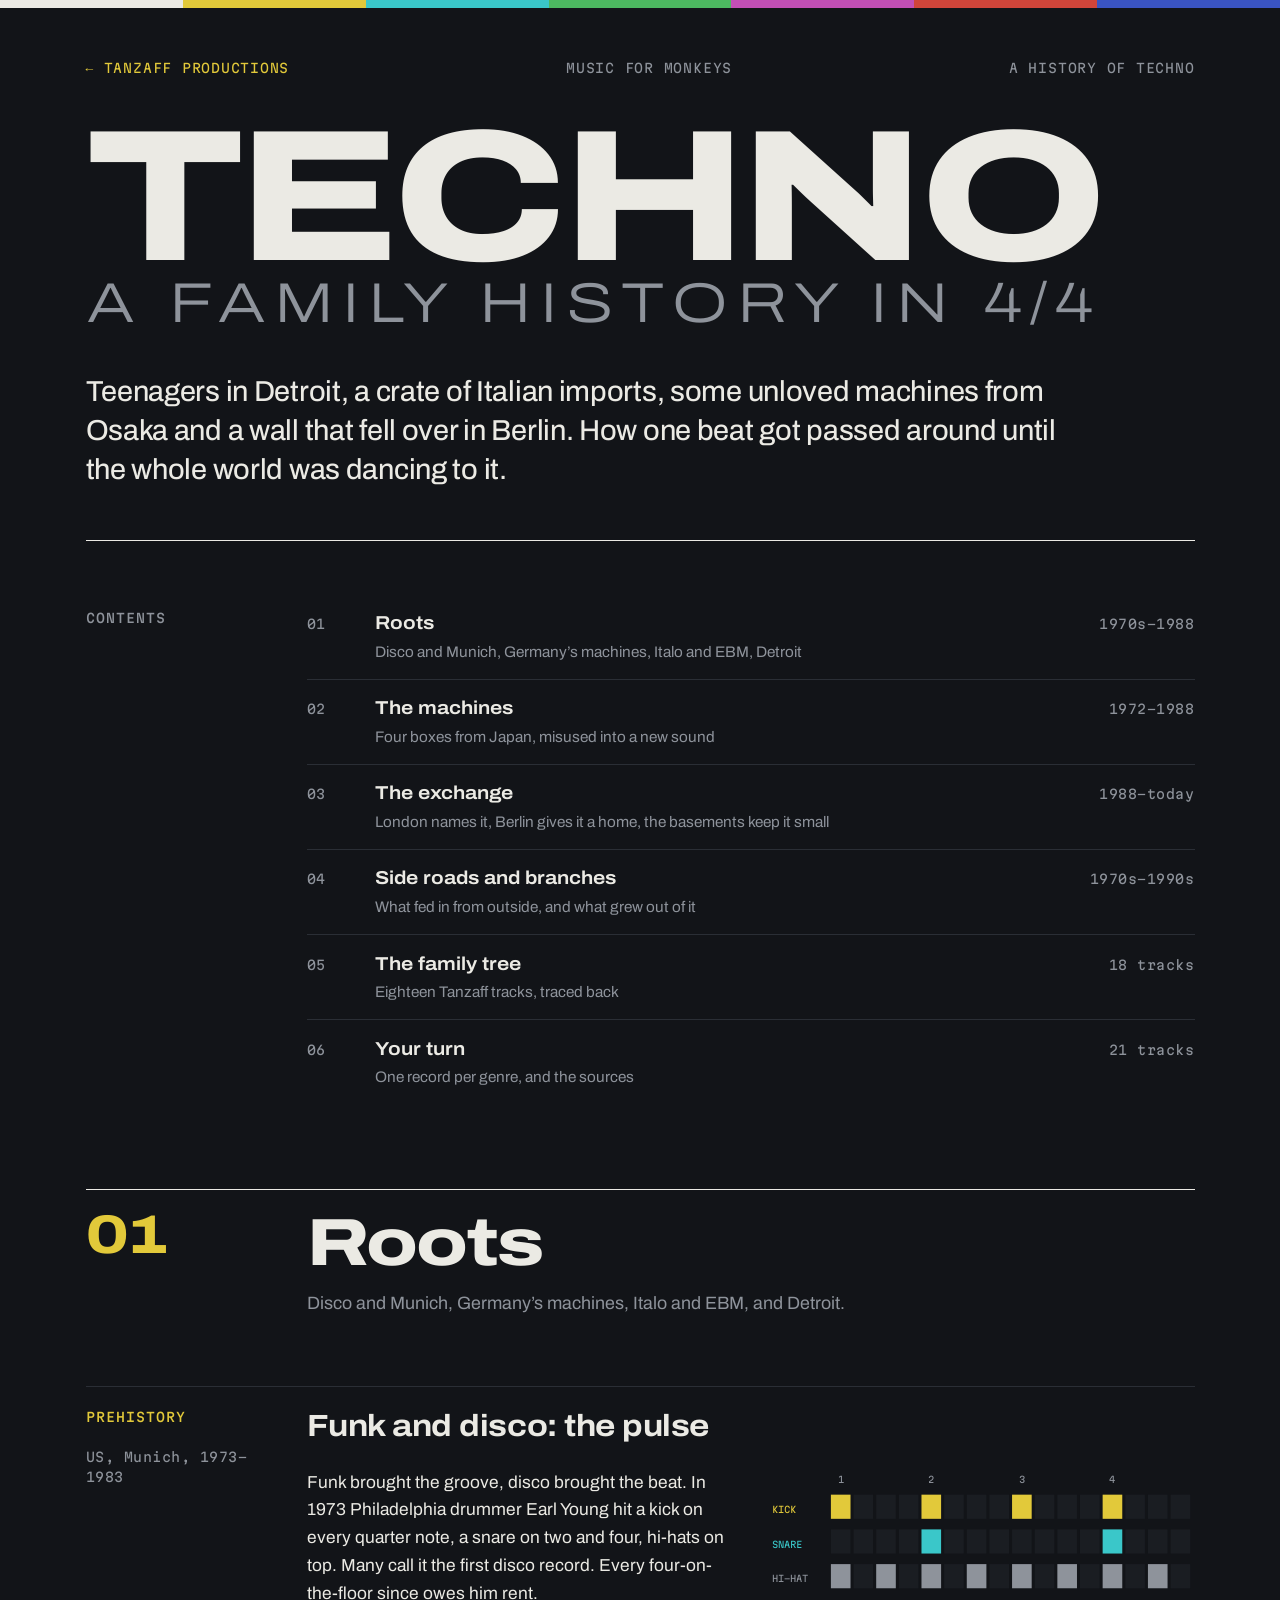
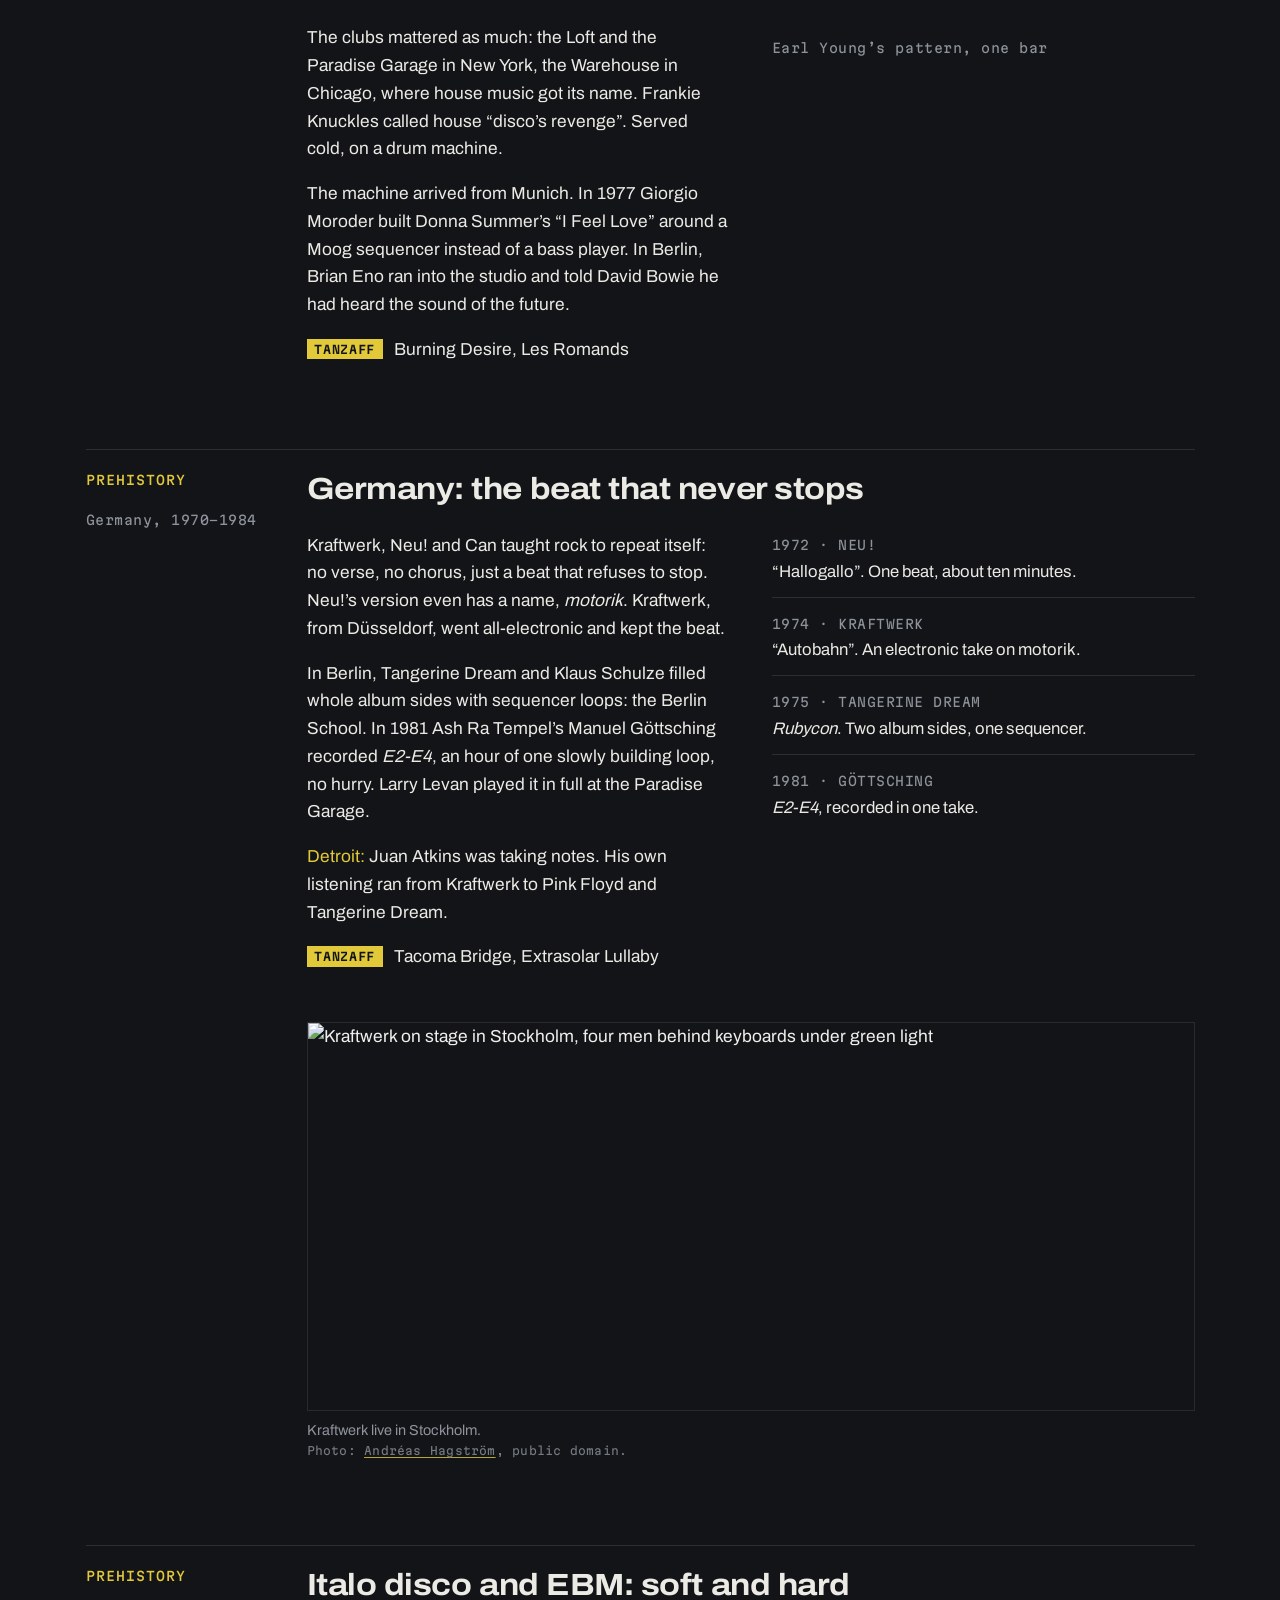
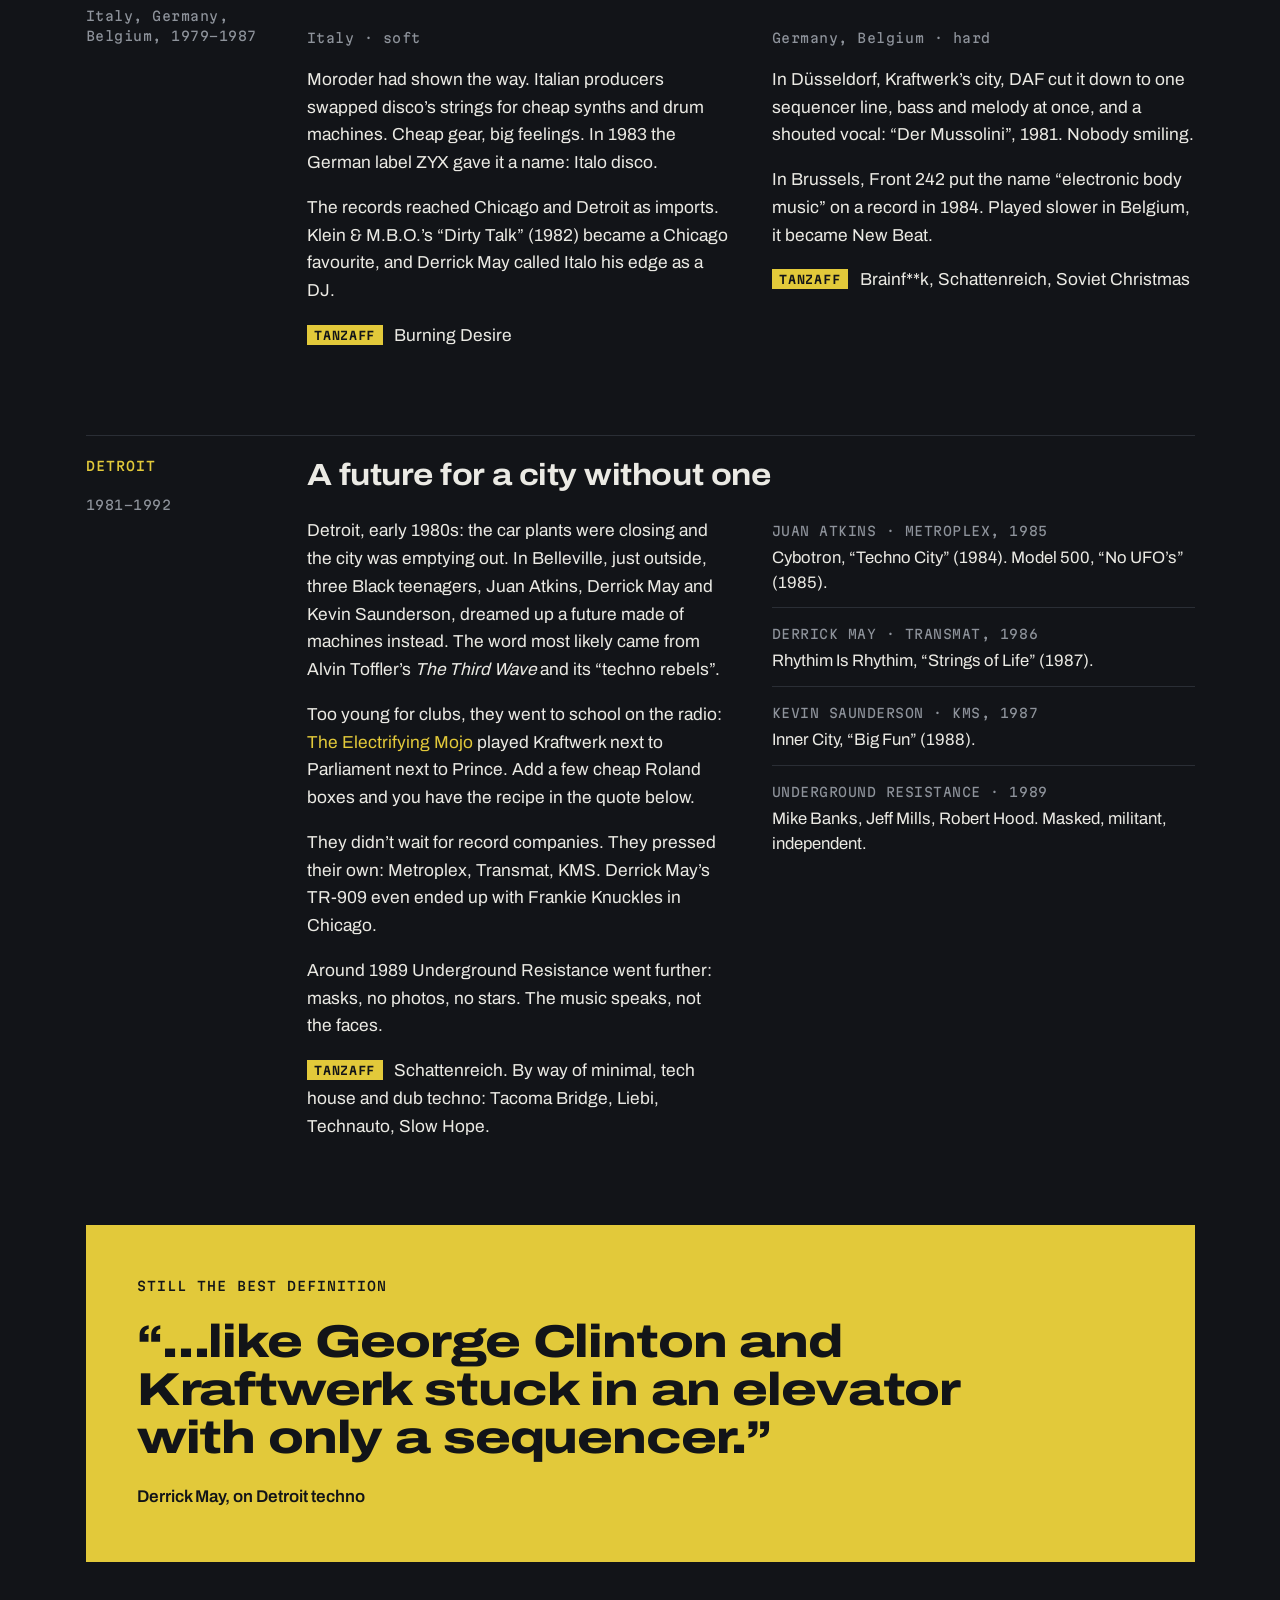
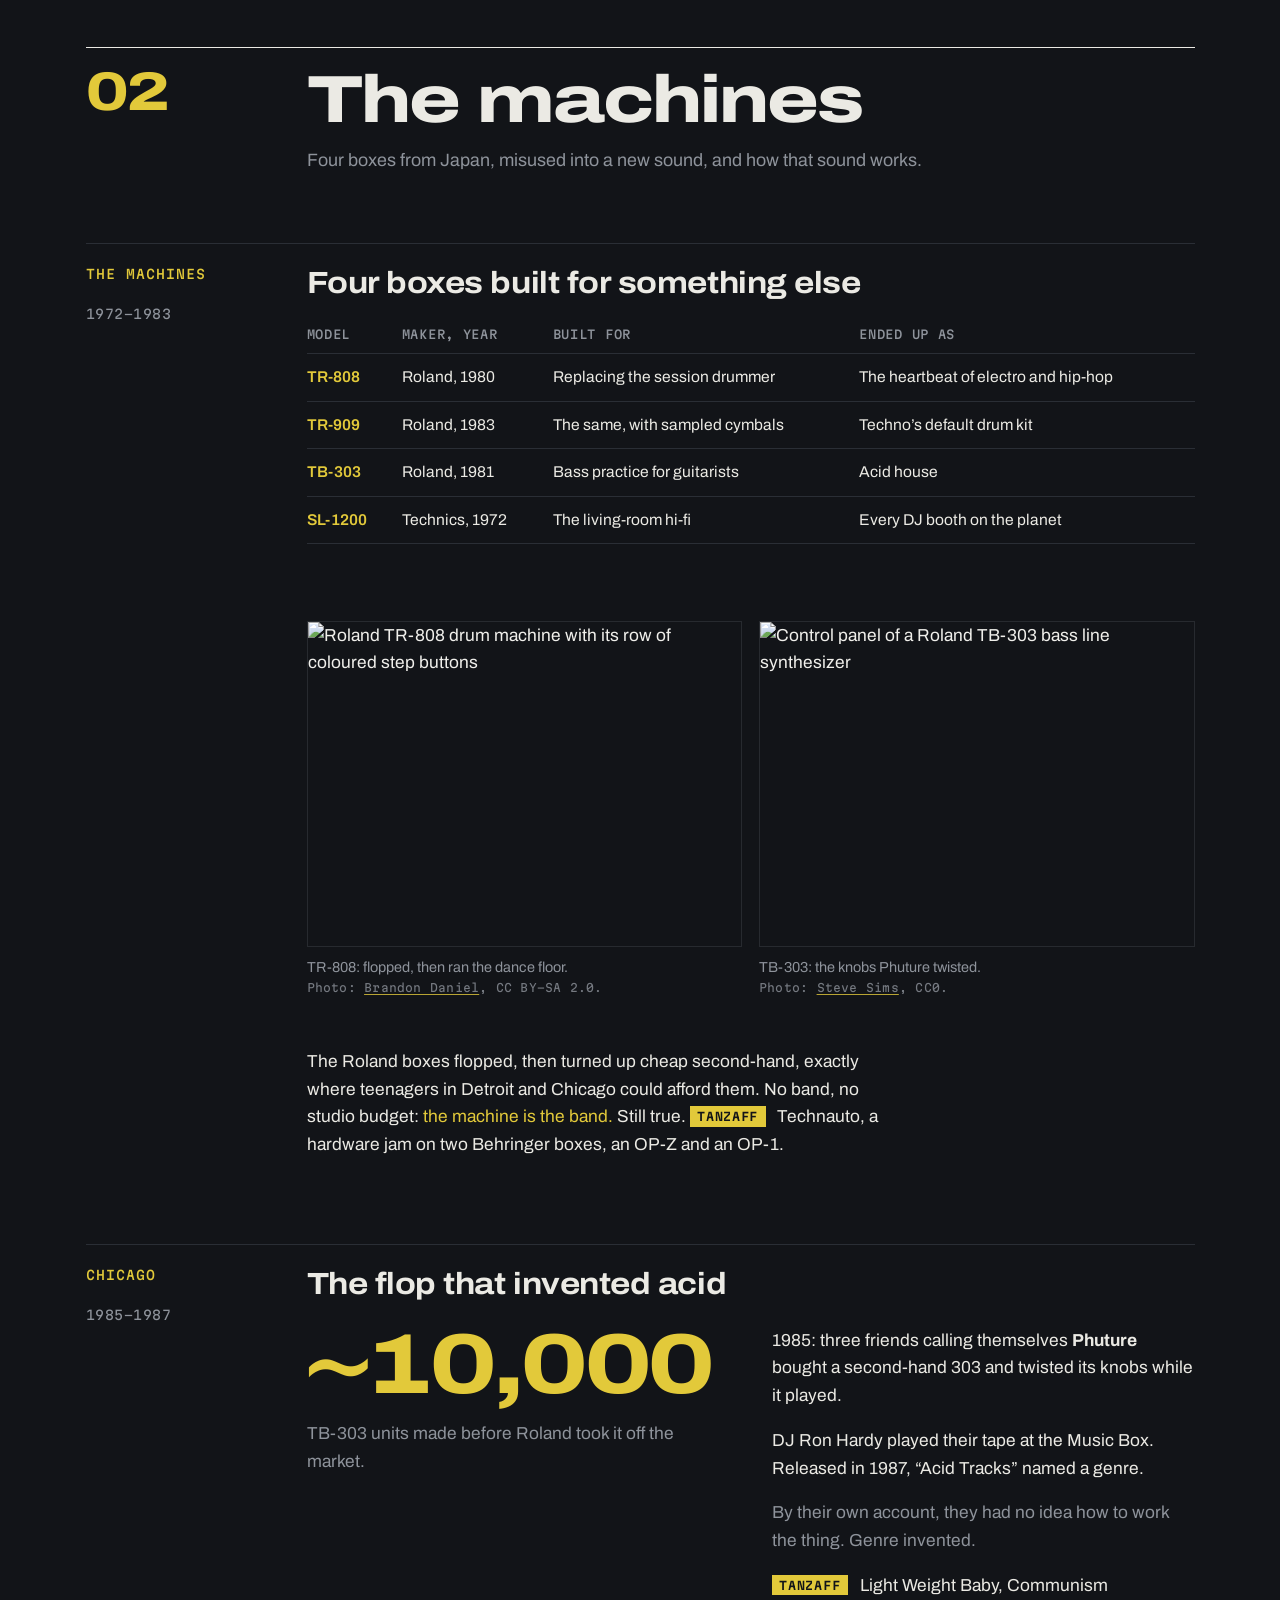
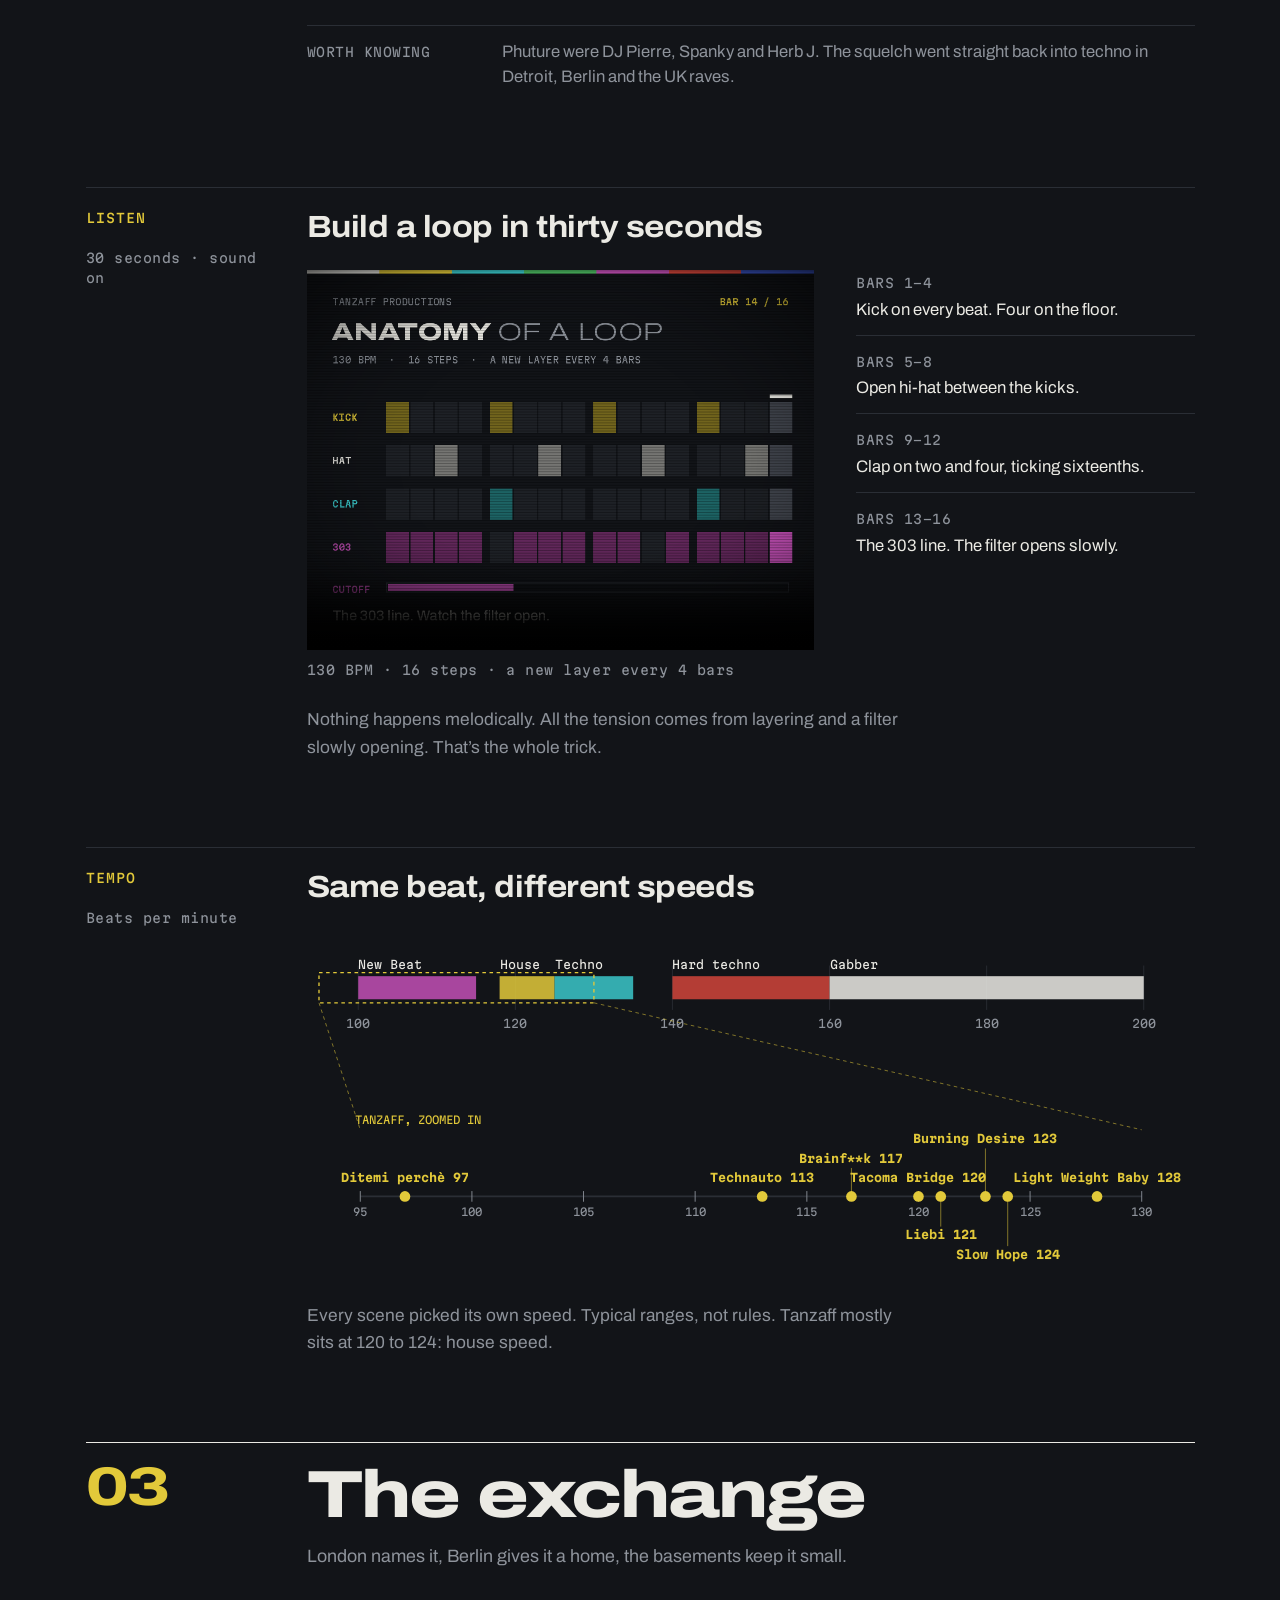
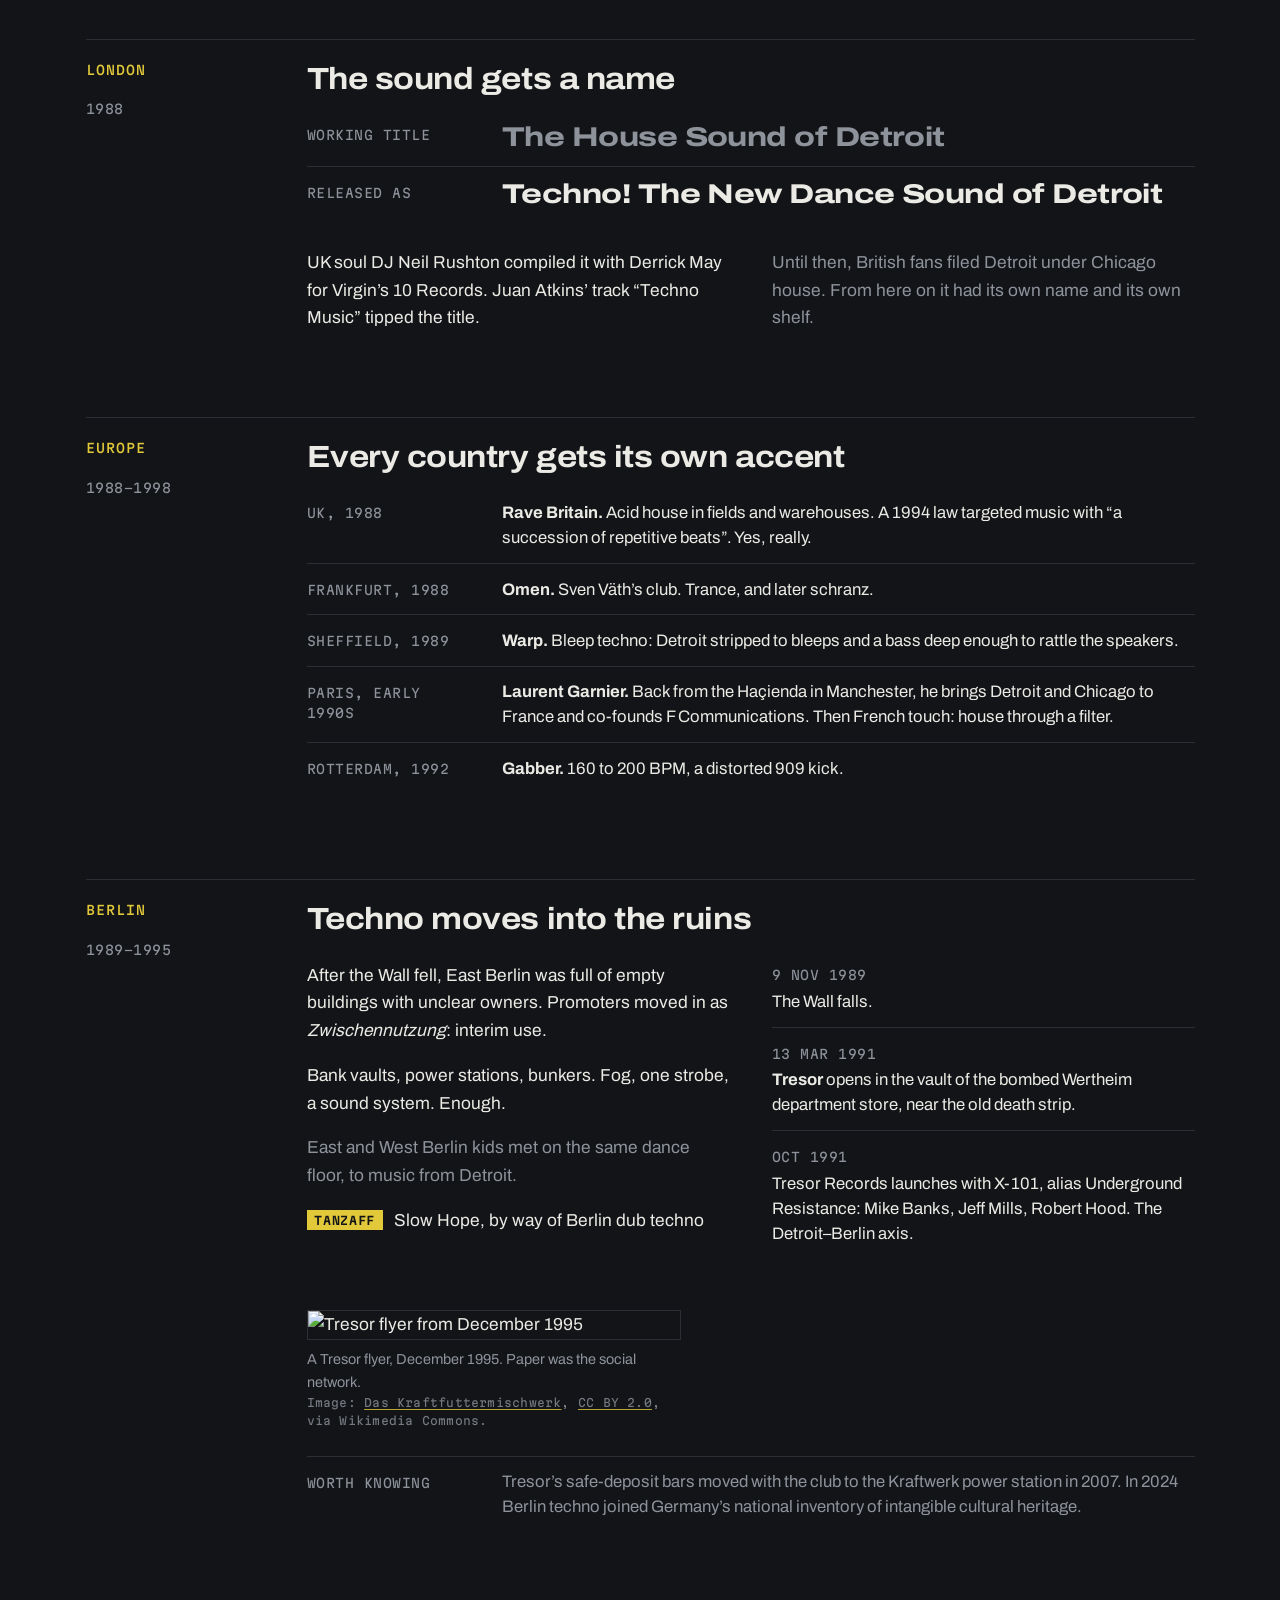
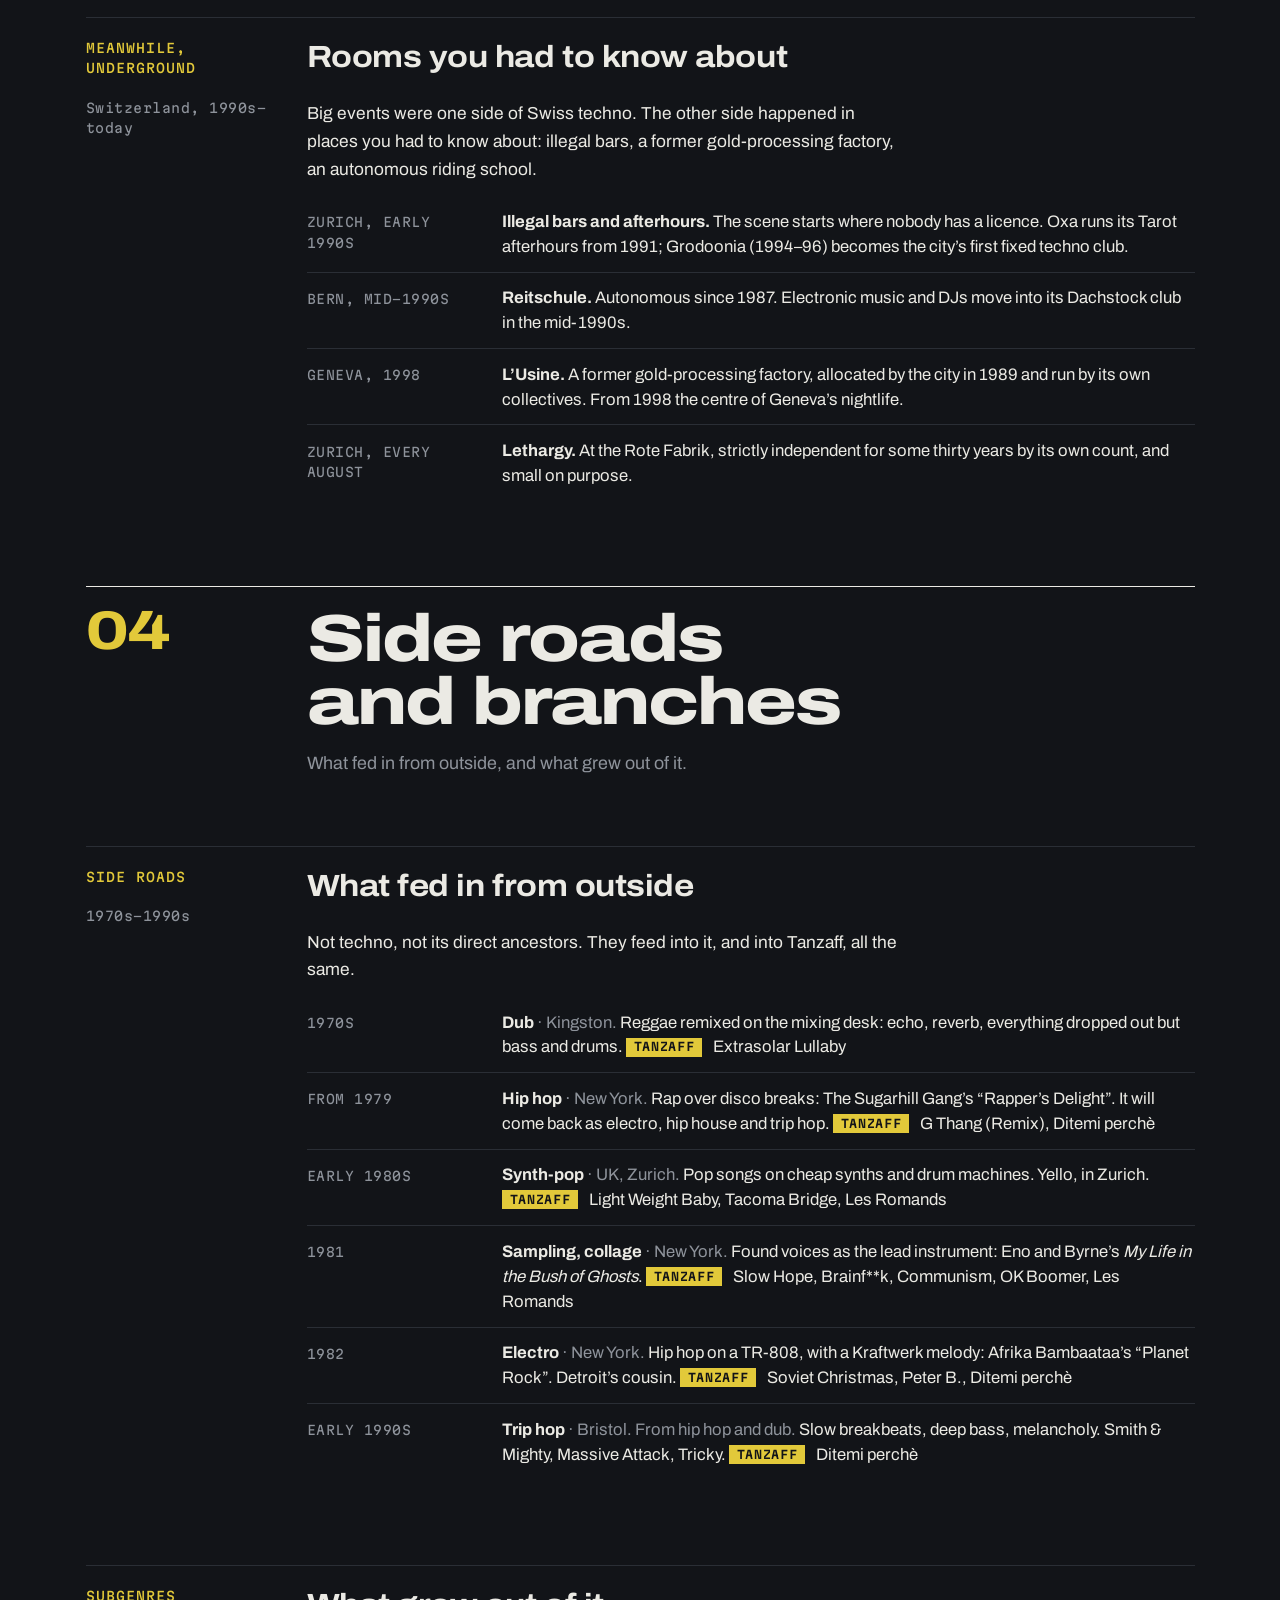
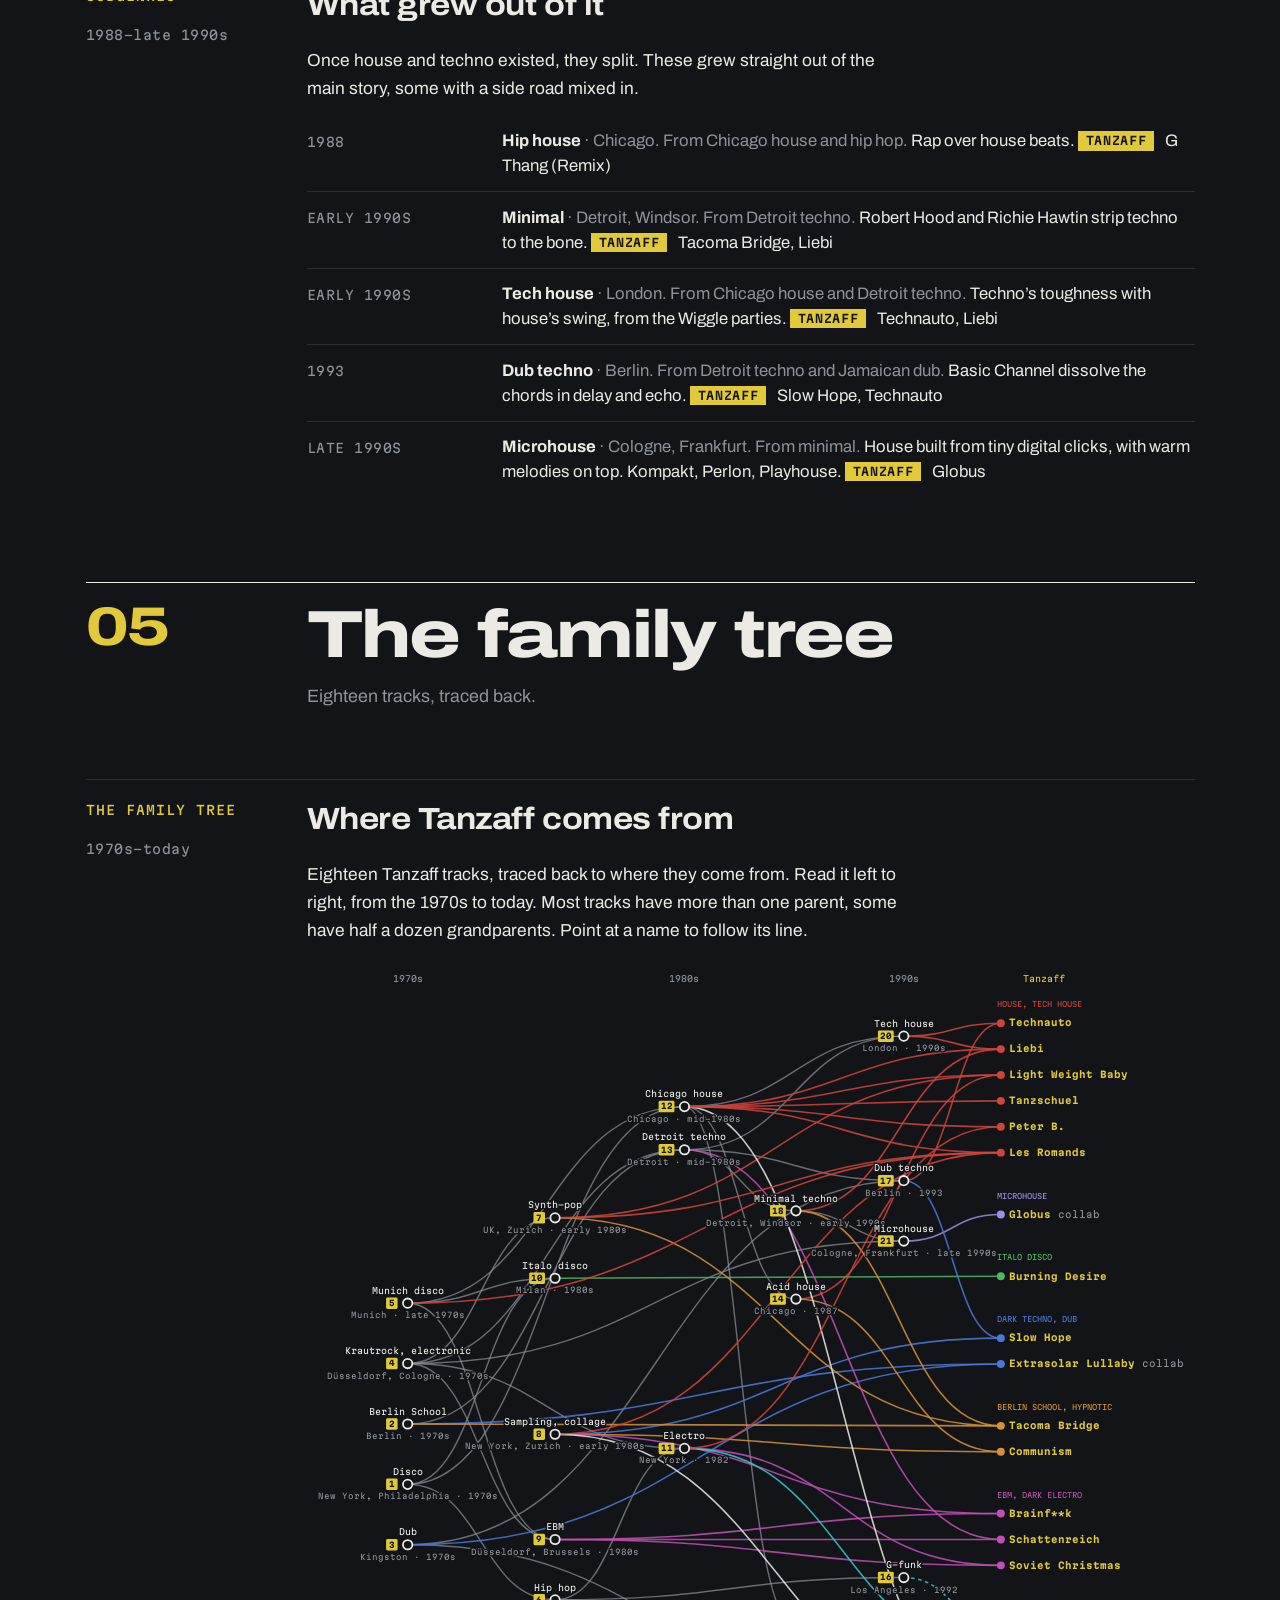
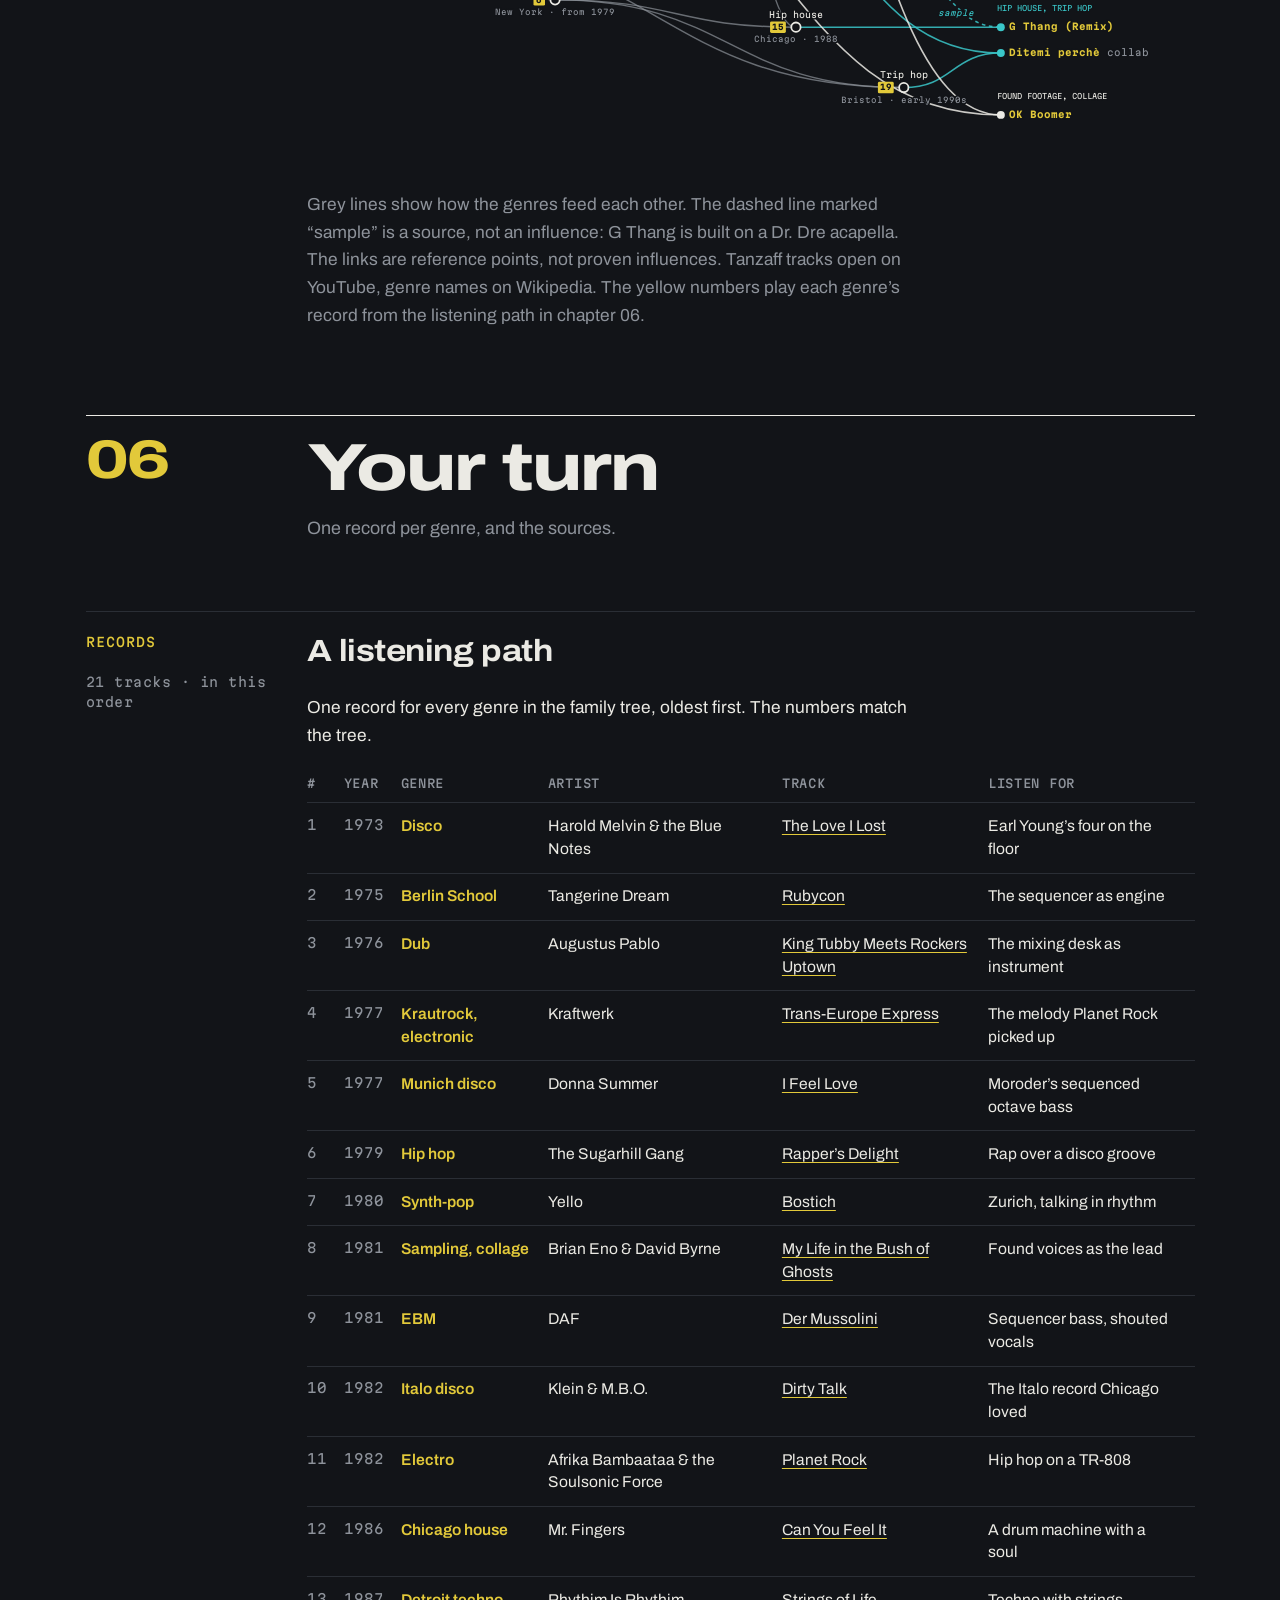
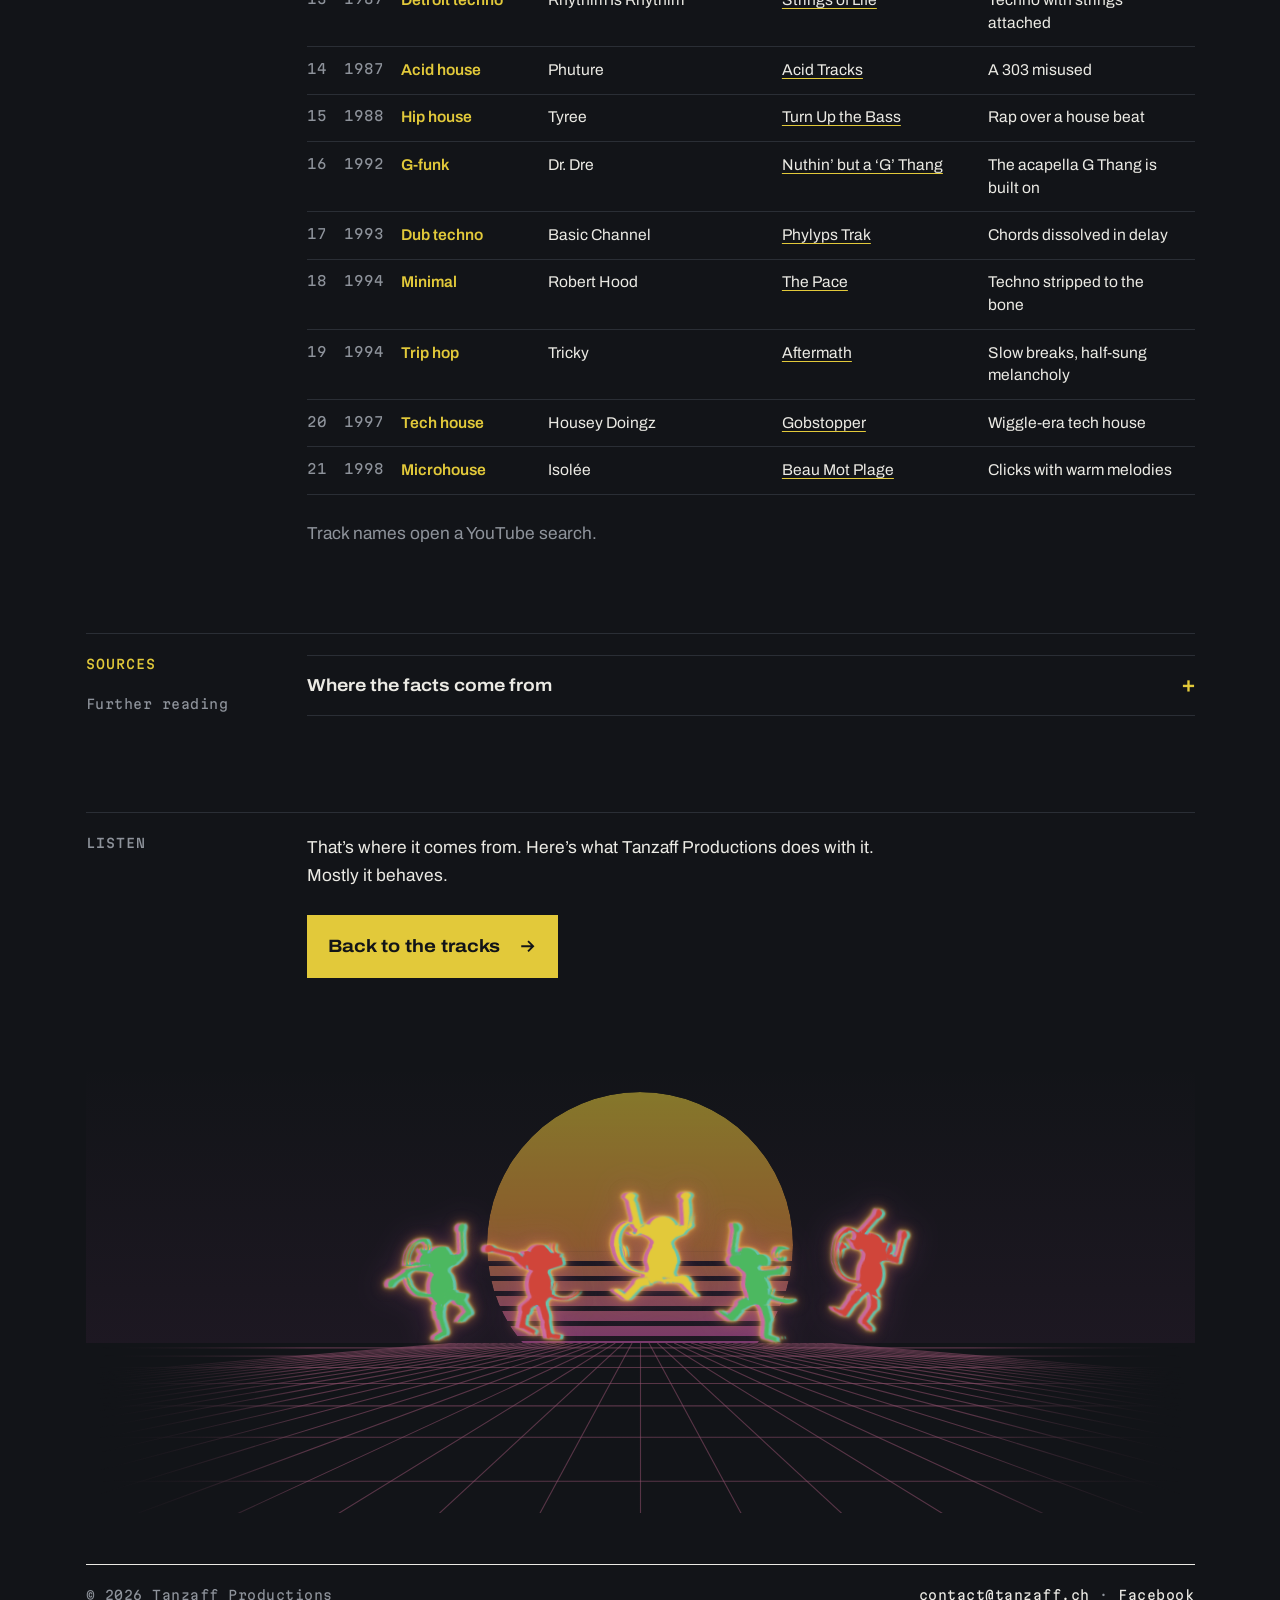
==== commit ba4984b3: "Sources: drop the Daft Punk link (no longer cited) Co-Authored-By: Claude Opus 5.5 <noreply@anthropi" ====
--- a/techno/index.html
+++ b/techno/index.html
@@ -691,7 +691,7 @@
               <div><dt>Roland</dt><dd><a href="https://ra.co/news.aspx?id=38610" rel="noopener" target="_blank">Resident Advisor, Ikutaro Kakehashi obituary</a></dd></div>
               <div><dt>SL-1200</dt><dd><a href="https://spectrum.ieee.org/the-consumer-electronics-hall-of-fame-the-matsushitatechnics-sl1200" rel="noopener" target="_blank">IEEE Spectrum, The Matsushita/Technics SL-1200</a></dd></div>
               <div><dt>Minimal</dt><dd><a href="https://daily.redbullmusicacademy.com/2019/05/robert-hood-minimal-nation-track-by-track" rel="noopener" target="_blank">Red Bull Music Academy, The making of Minimal Nation</a></dd></div>
-              <div><dt>Paris</dt><dd><a href="https://en.wikipedia.org/wiki/Laurent_Garnier" rel="noopener" target="_blank">Wikipedia, Laurent Garnier</a> &middot; <a href="https://en.wikipedia.org/wiki/Homework_(Daft_Punk_album)" rel="noopener" target="_blank">Wikipedia, Homework</a> &middot; <a href="https://en.wikipedia.org/wiki/F_Communications" rel="noopener" target="_blank">Wikipedia, F Communications</a> &middot; <a href="https://en.wikipedia.org/wiki/Bleep_techno" rel="noopener" target="_blank">Wikipedia, Bleep techno</a></dd></div>
+              <div><dt>Paris</dt><dd><a href="https://en.wikipedia.org/wiki/Laurent_Garnier" rel="noopener" target="_blank">Wikipedia, Laurent Garnier</a> &middot; <a href="https://en.wikipedia.org/wiki/F_Communications" rel="noopener" target="_blank">Wikipedia, F Communications</a> &middot; <a href="https://en.wikipedia.org/wiki/Bleep_techno" rel="noopener" target="_blank">Wikipedia, Bleep techno</a></dd></div>
             </dl>
           </div>
           <p class="tc">All audio on this page was synthesised for it.</p>
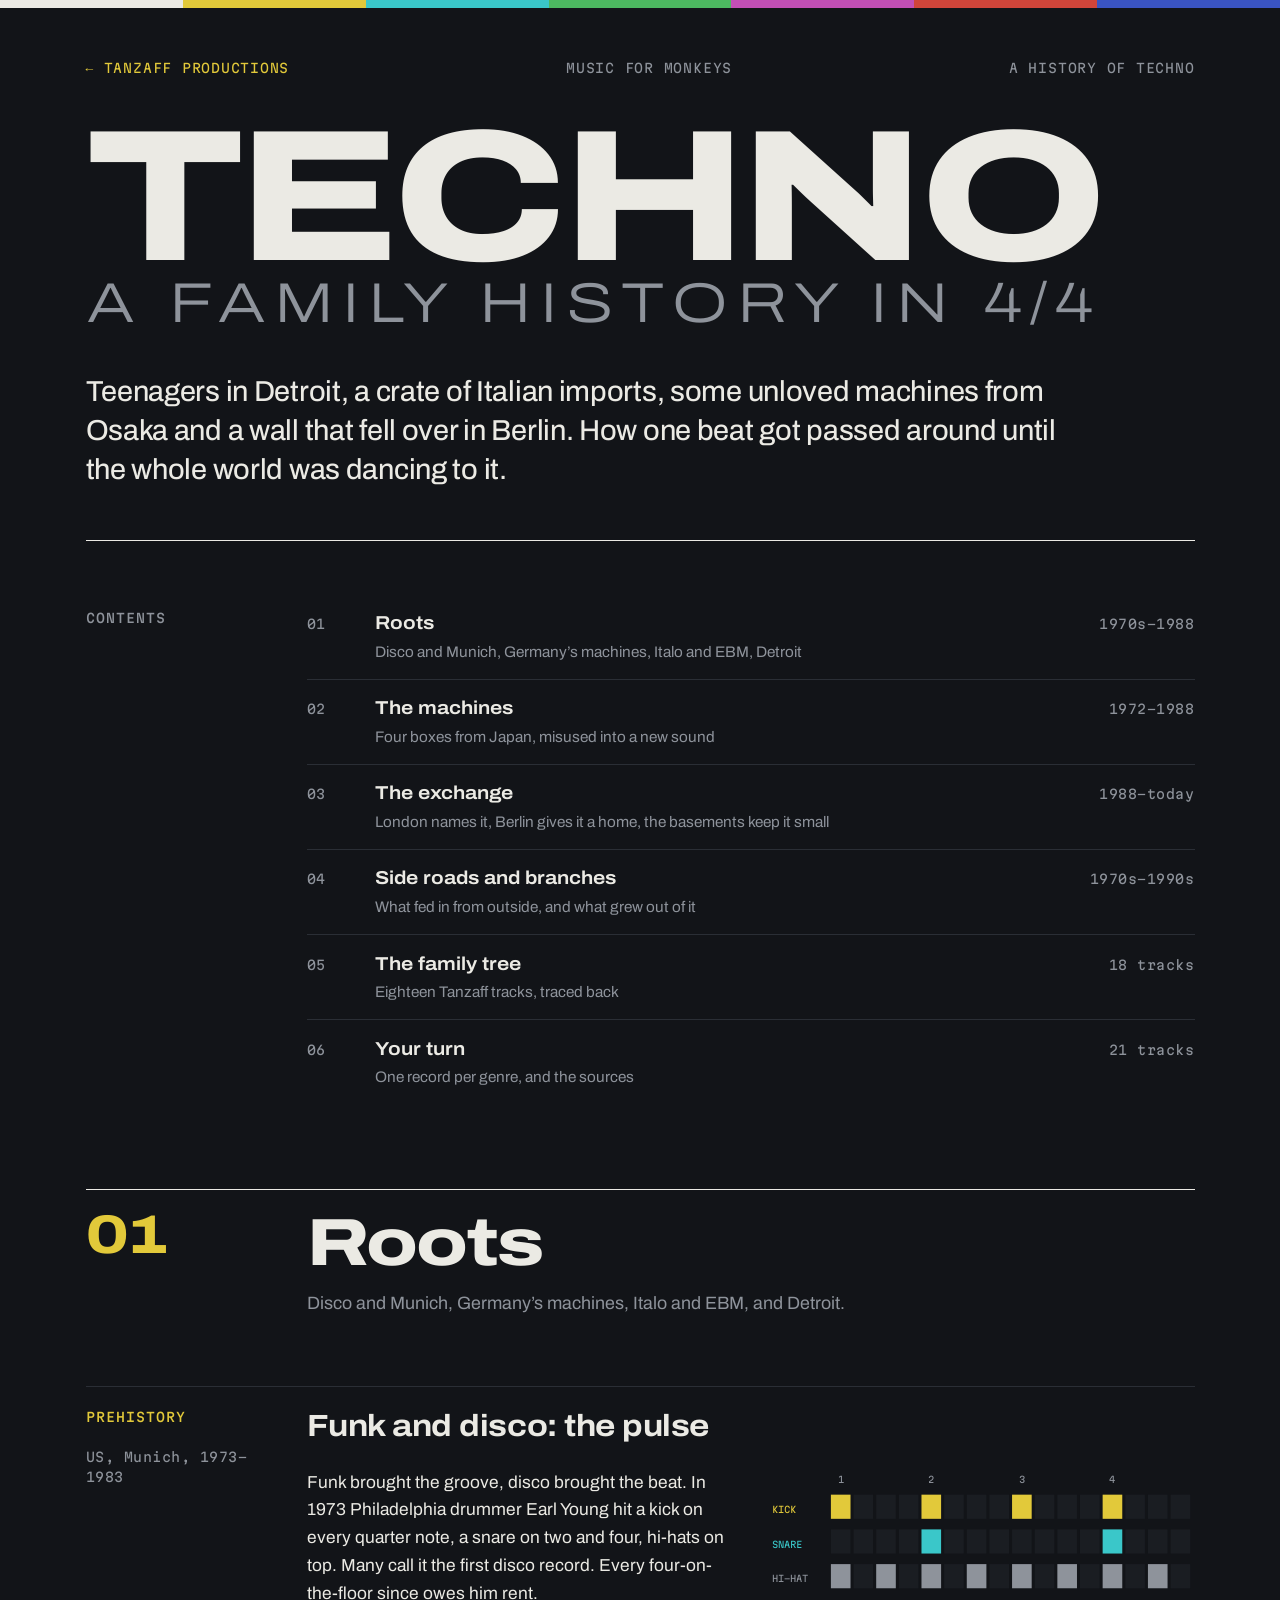
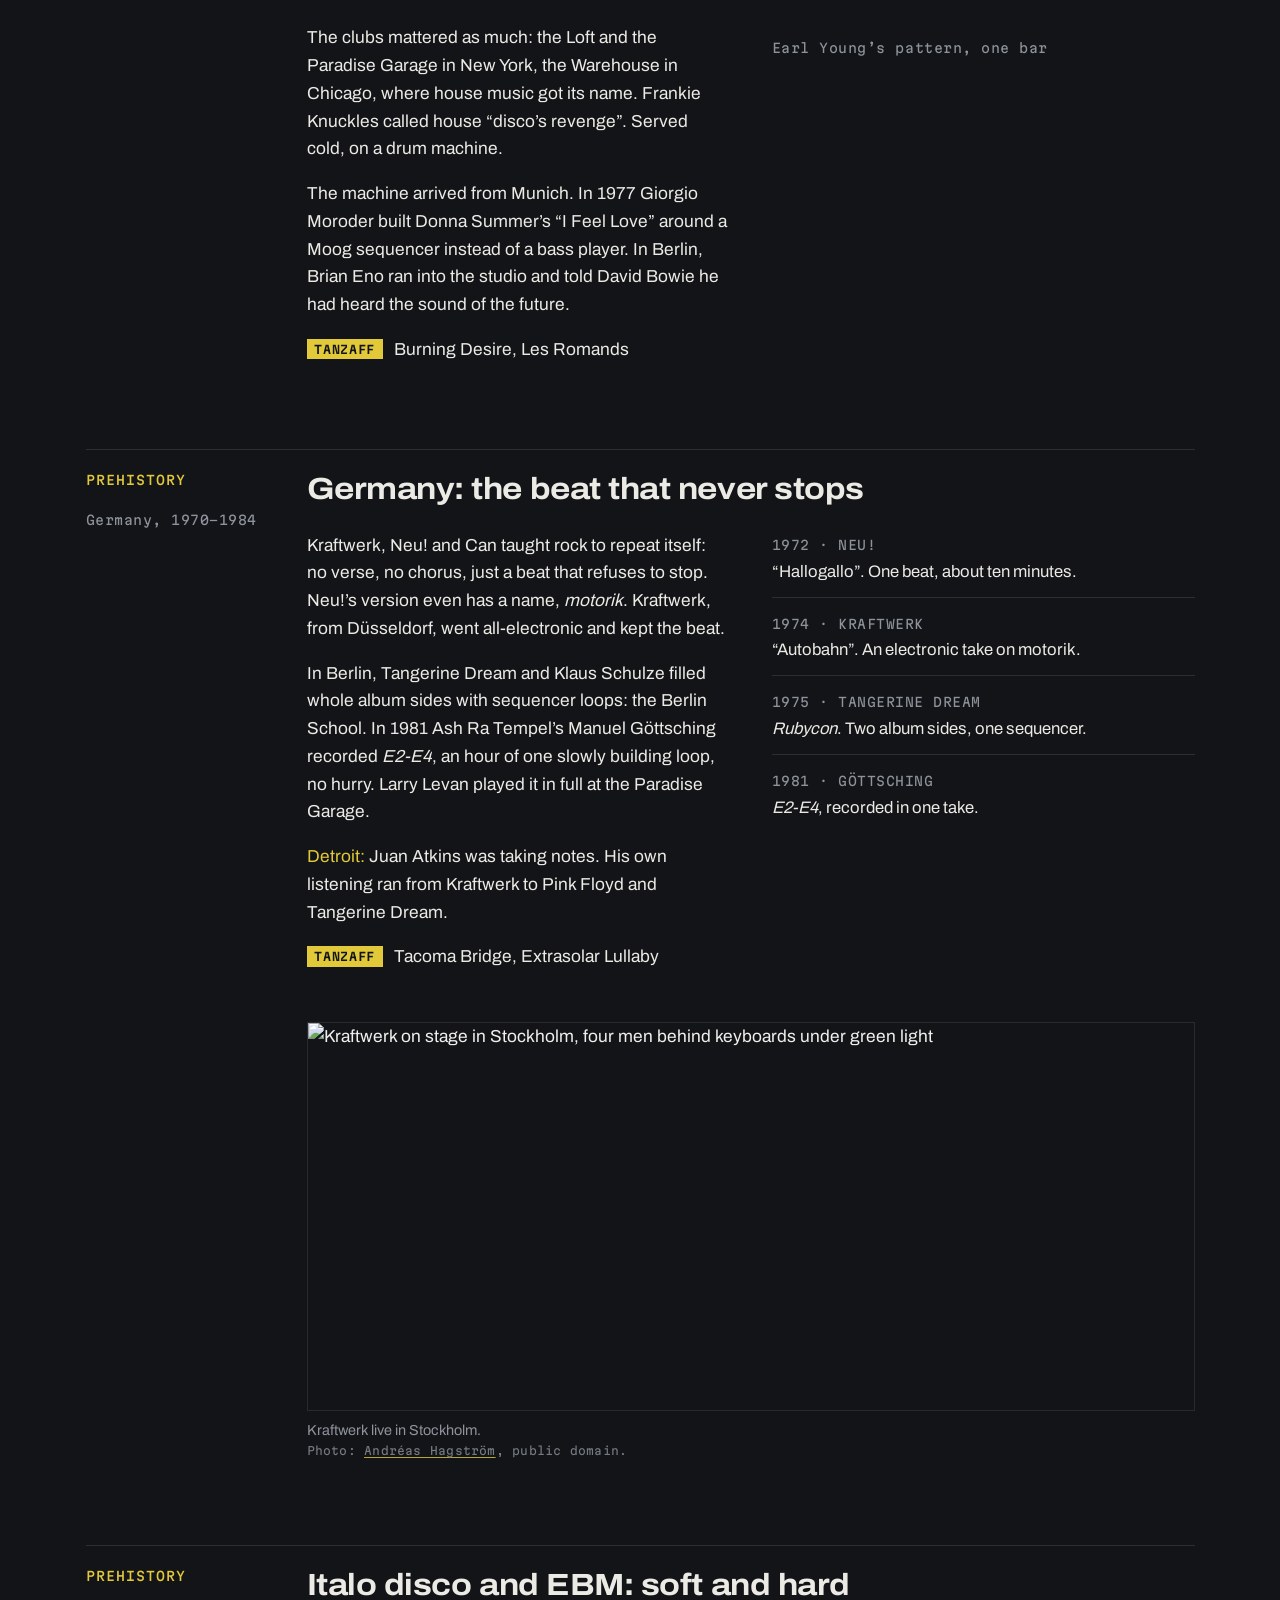
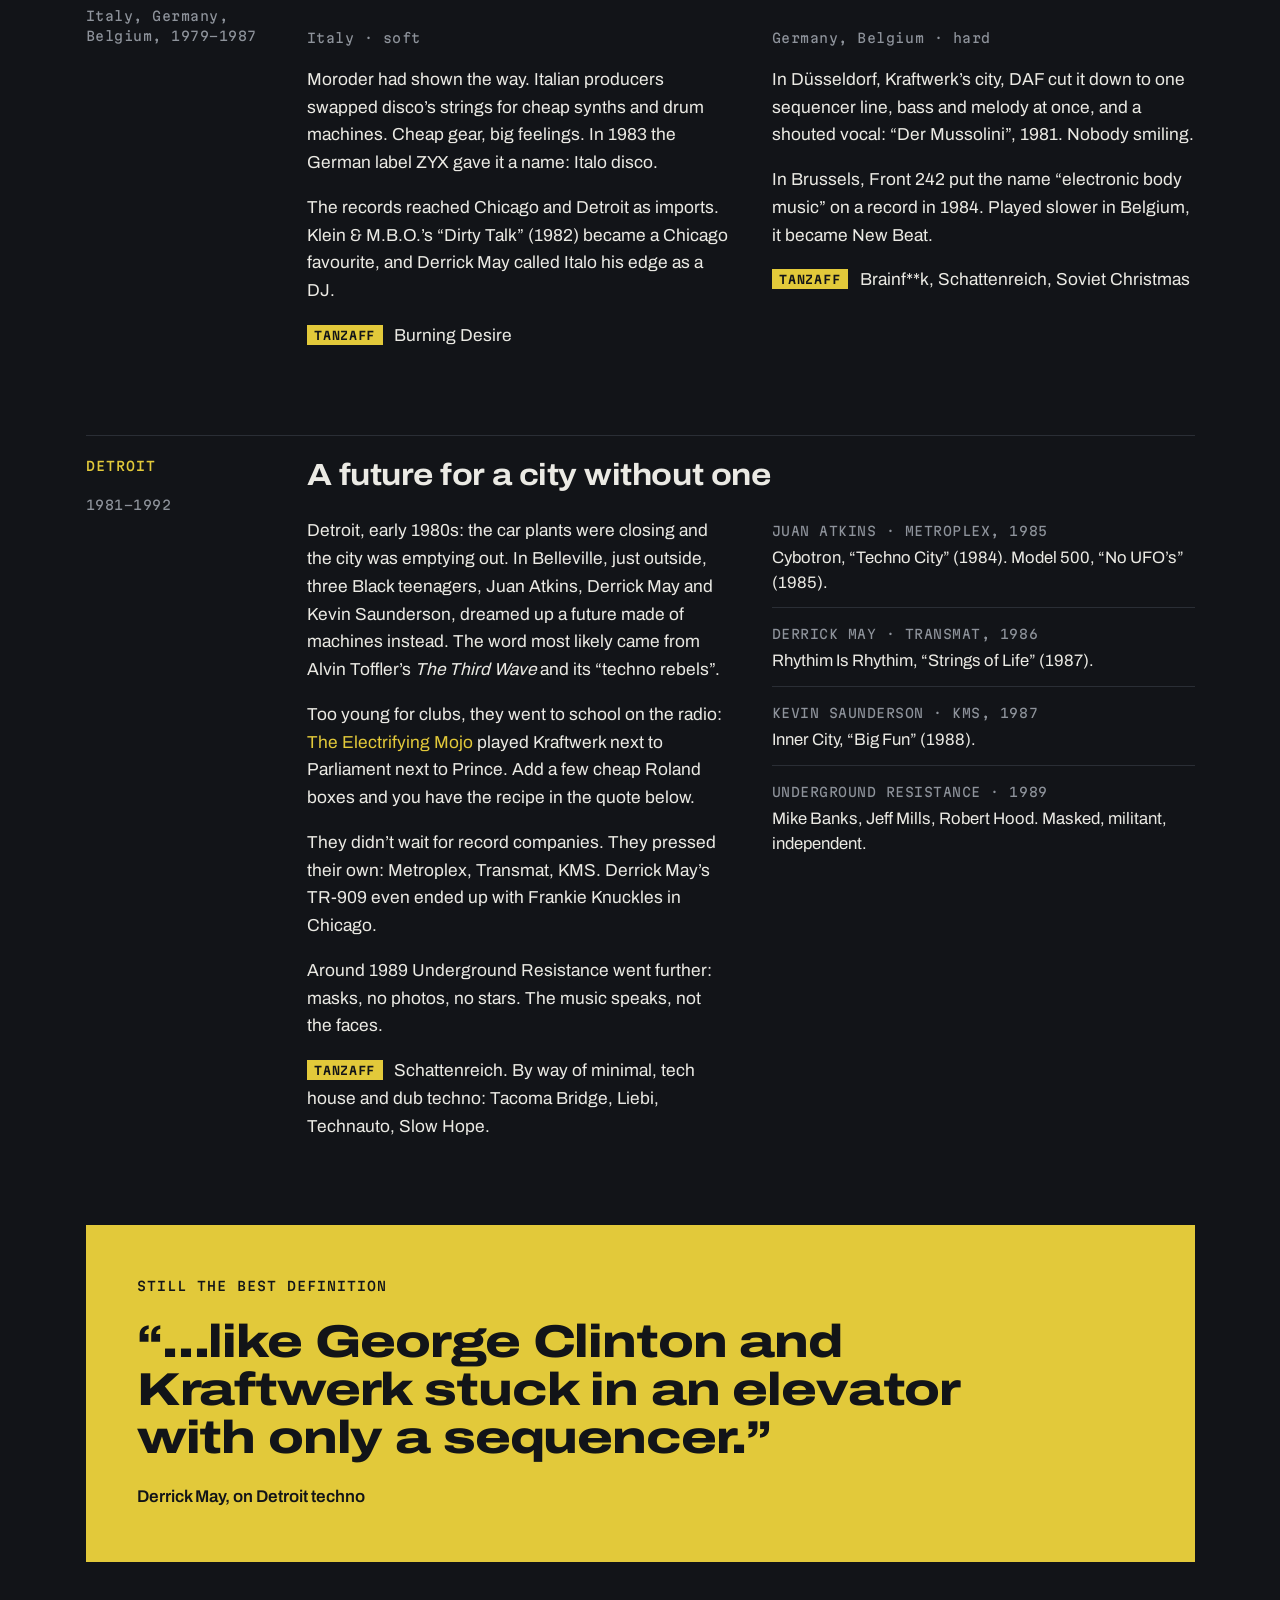
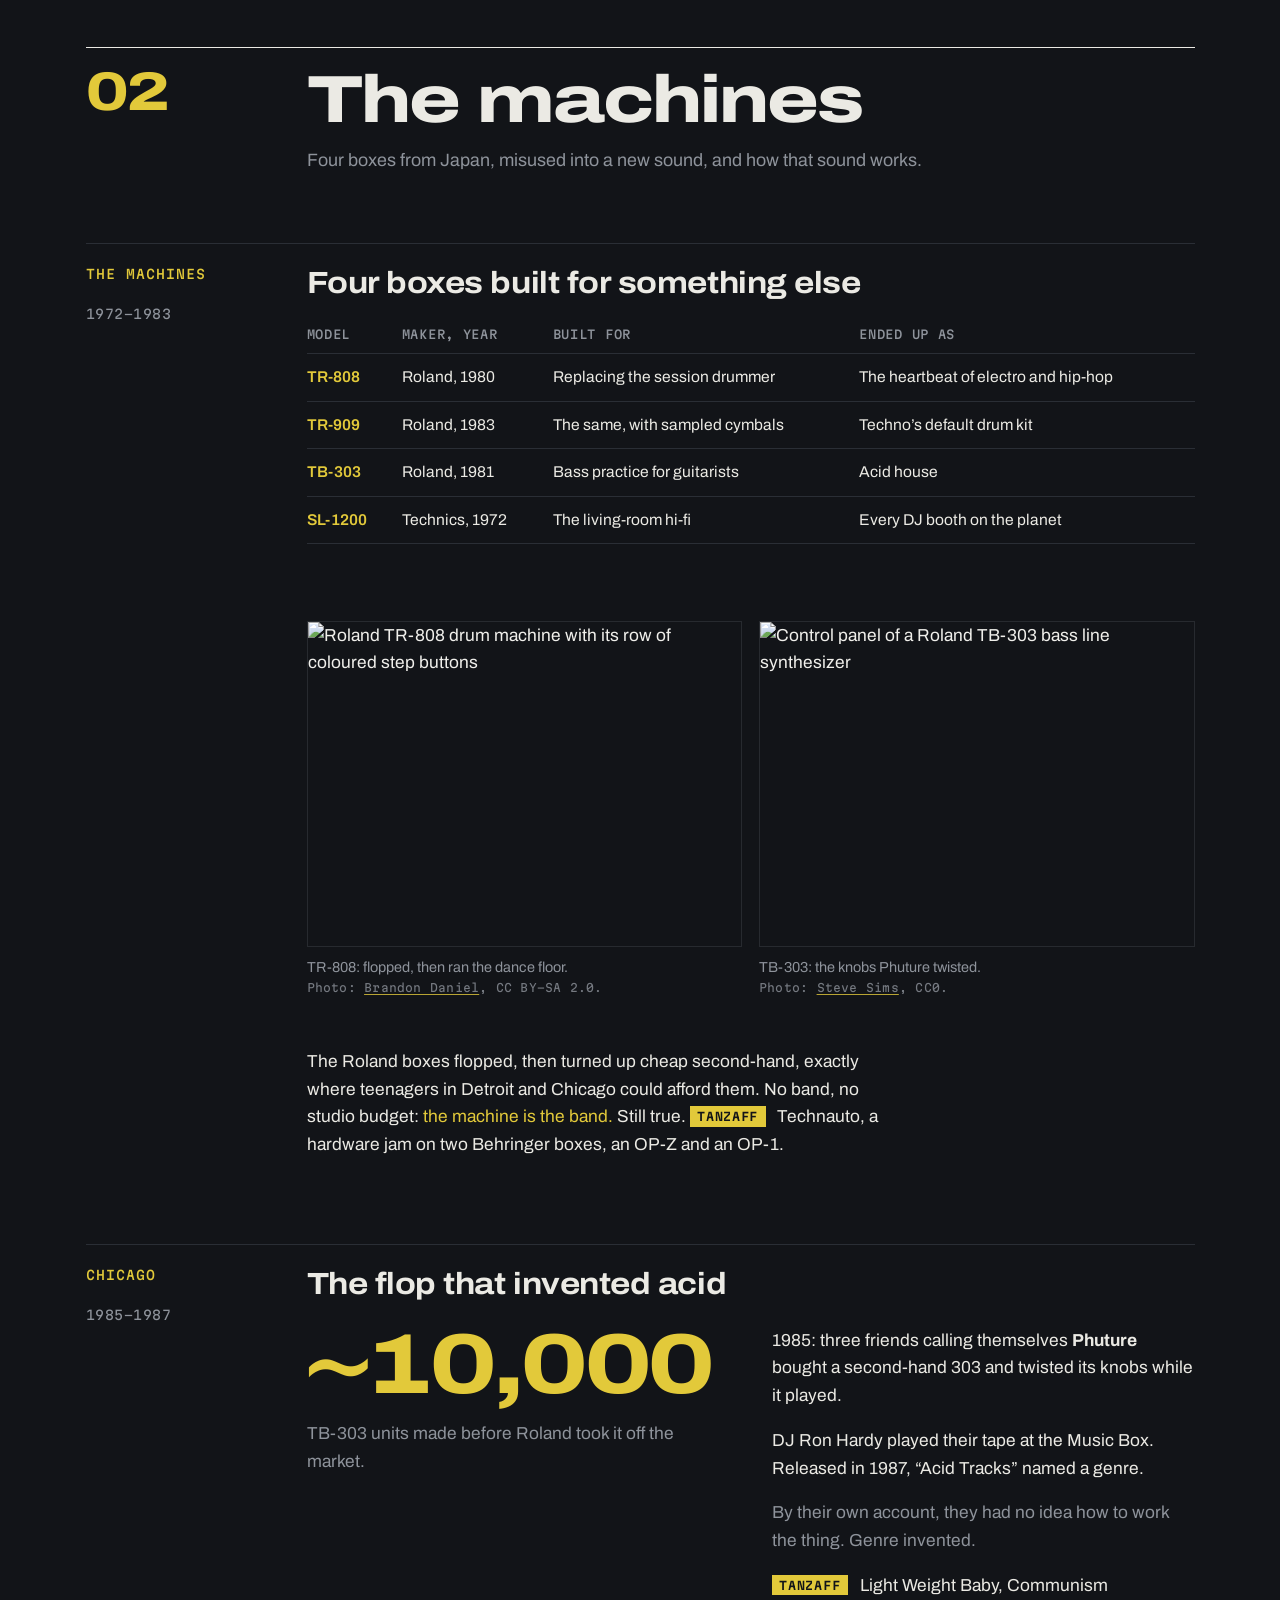
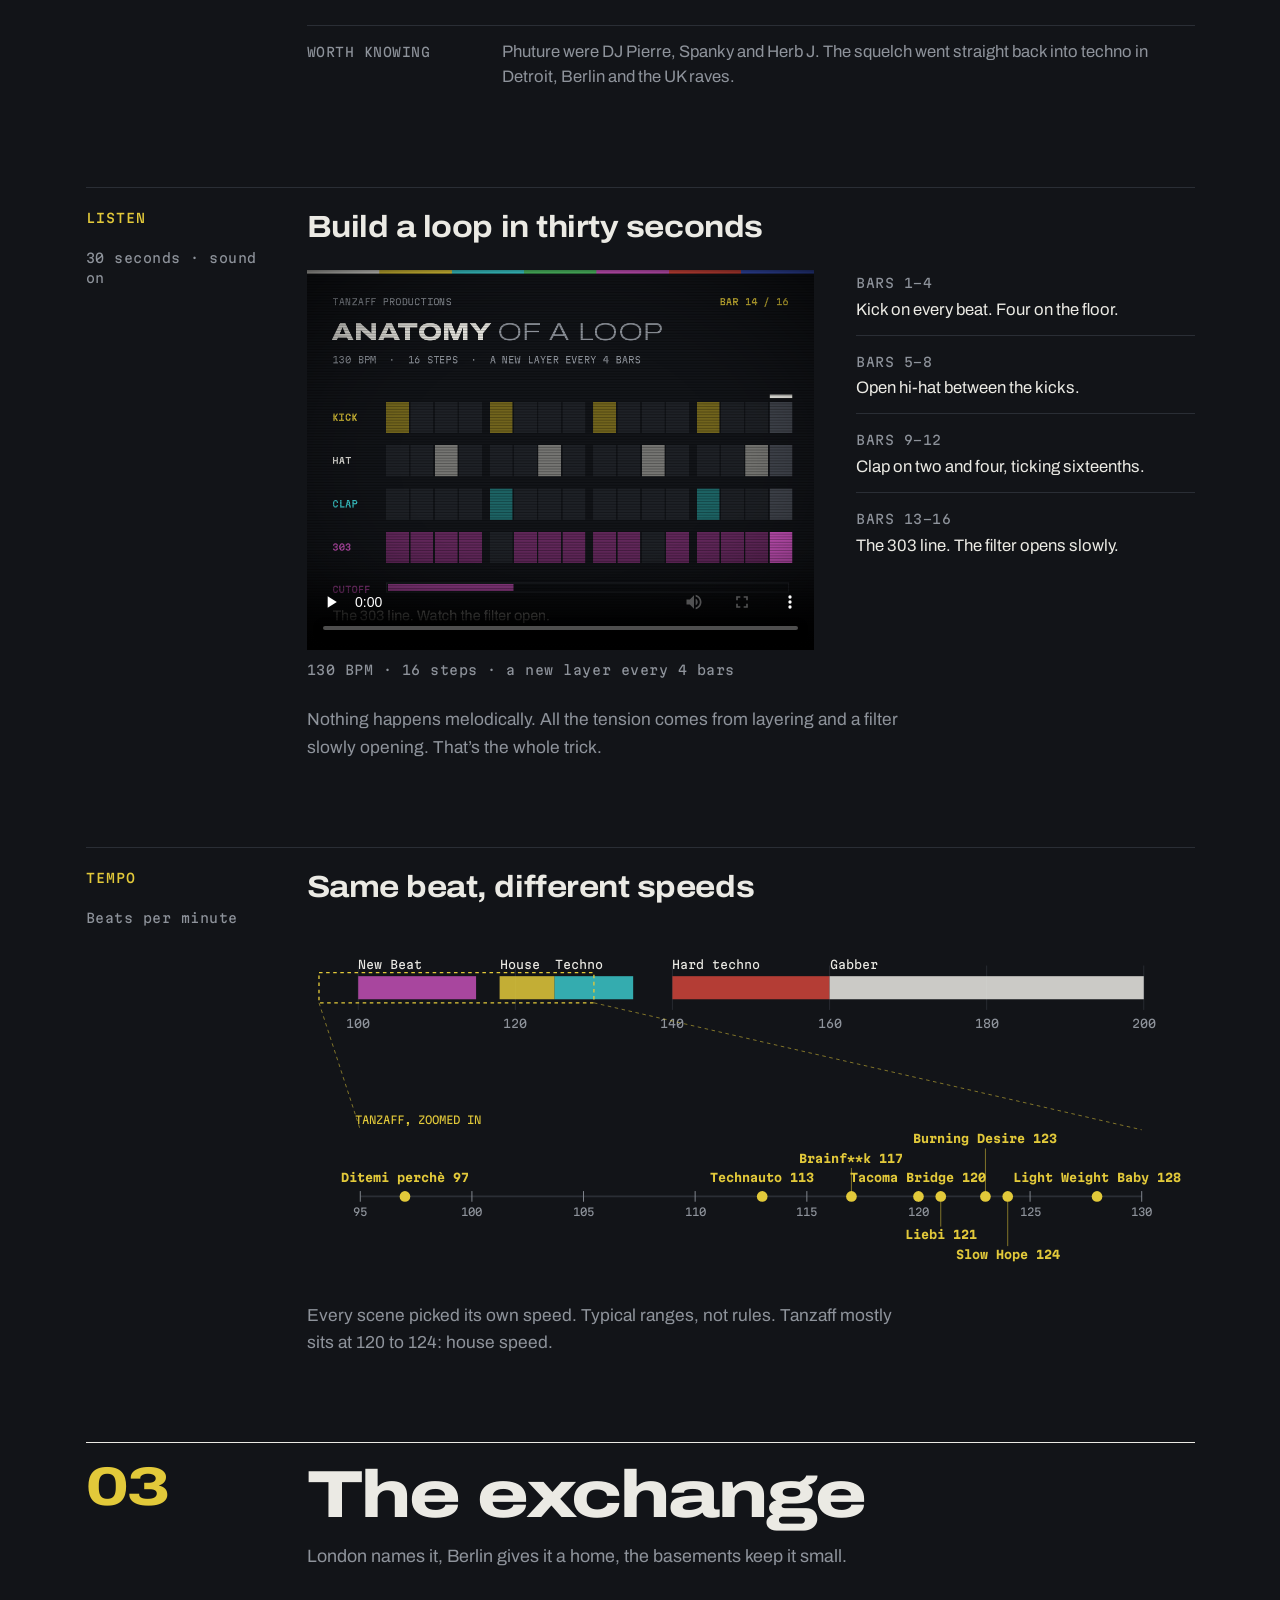
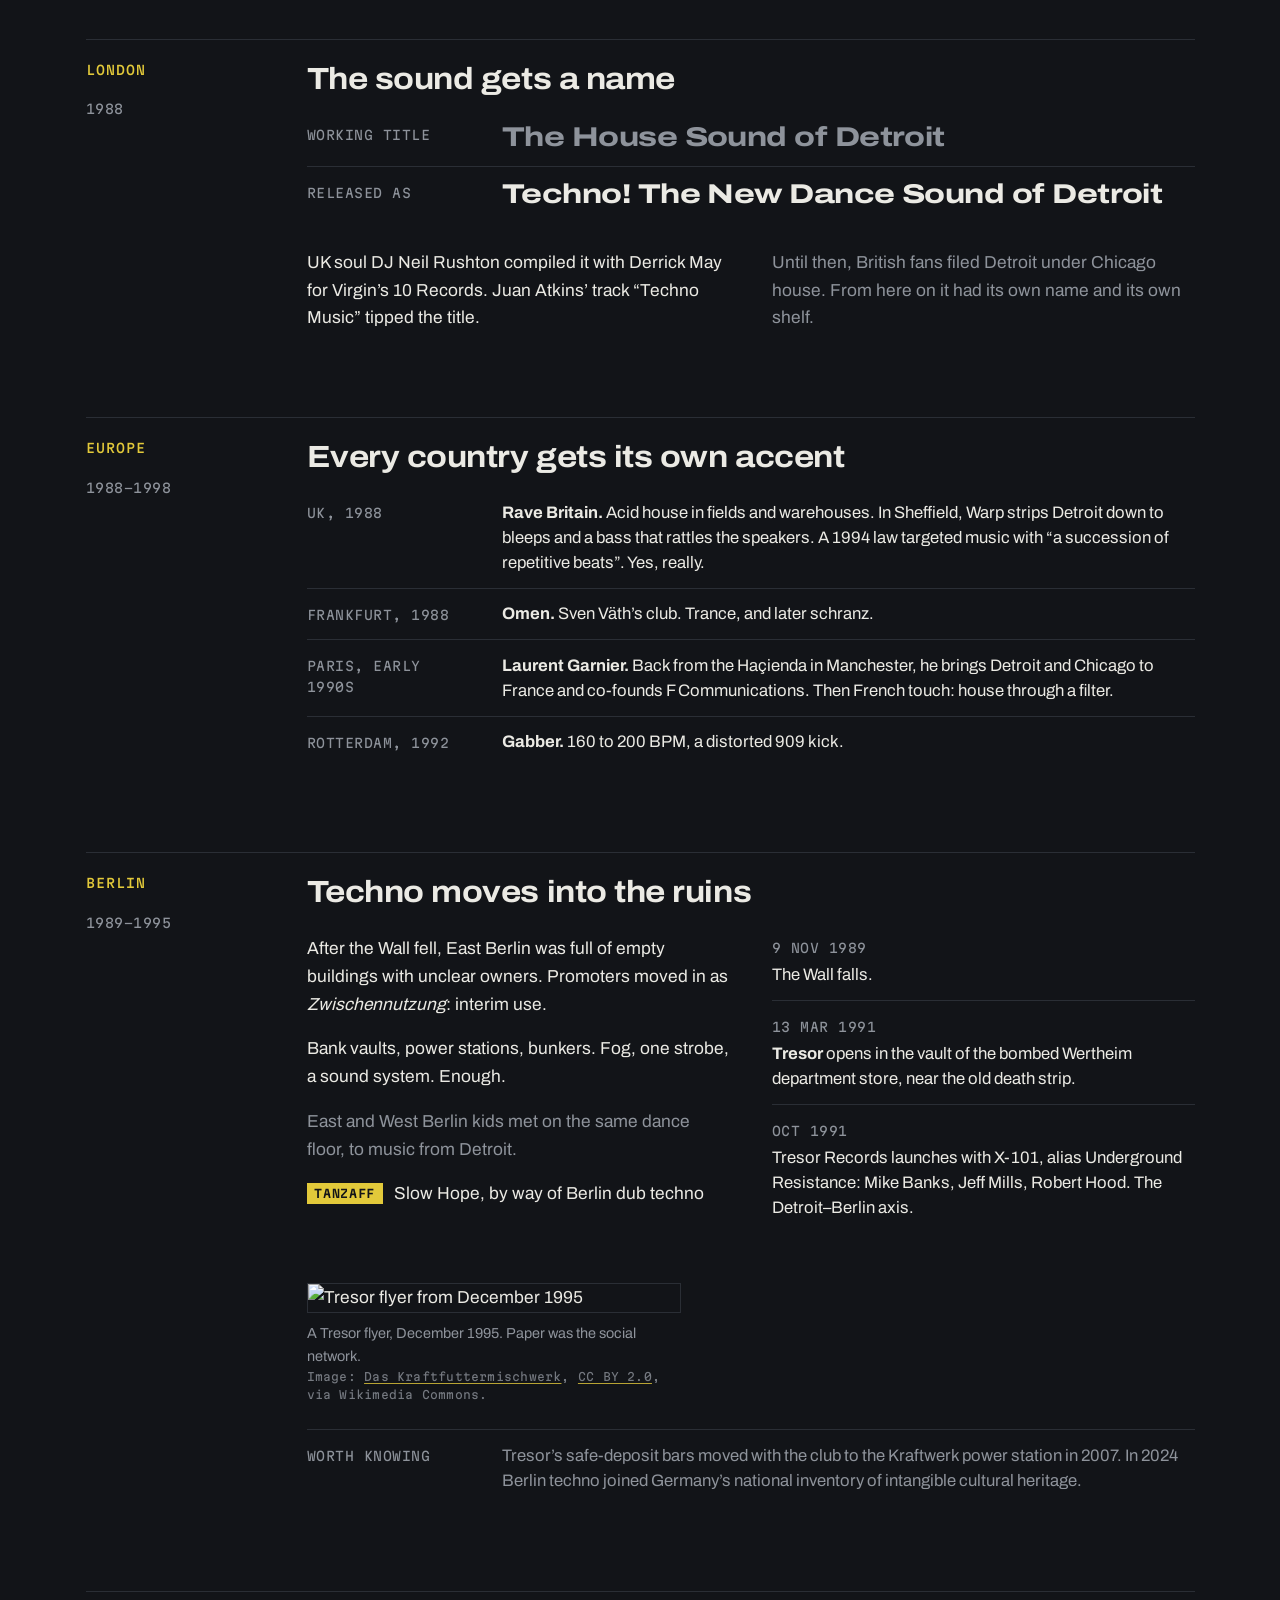
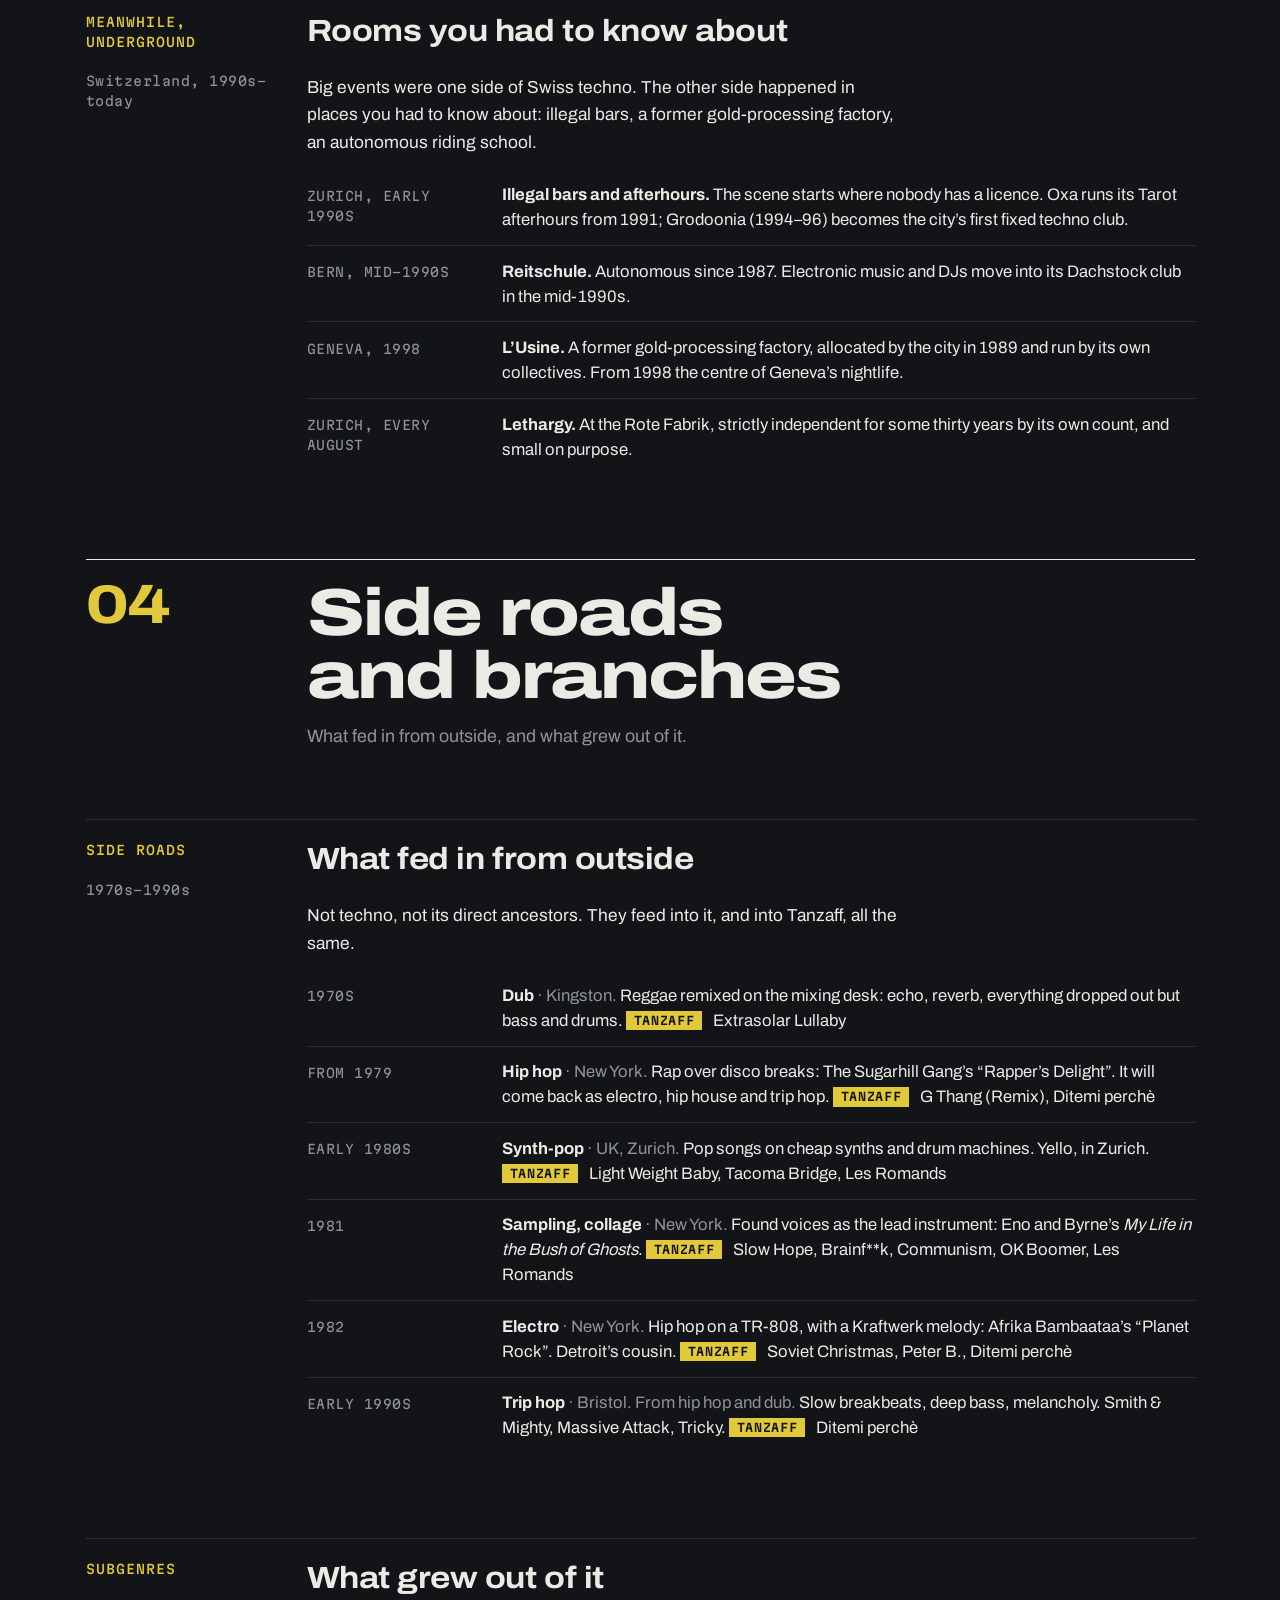
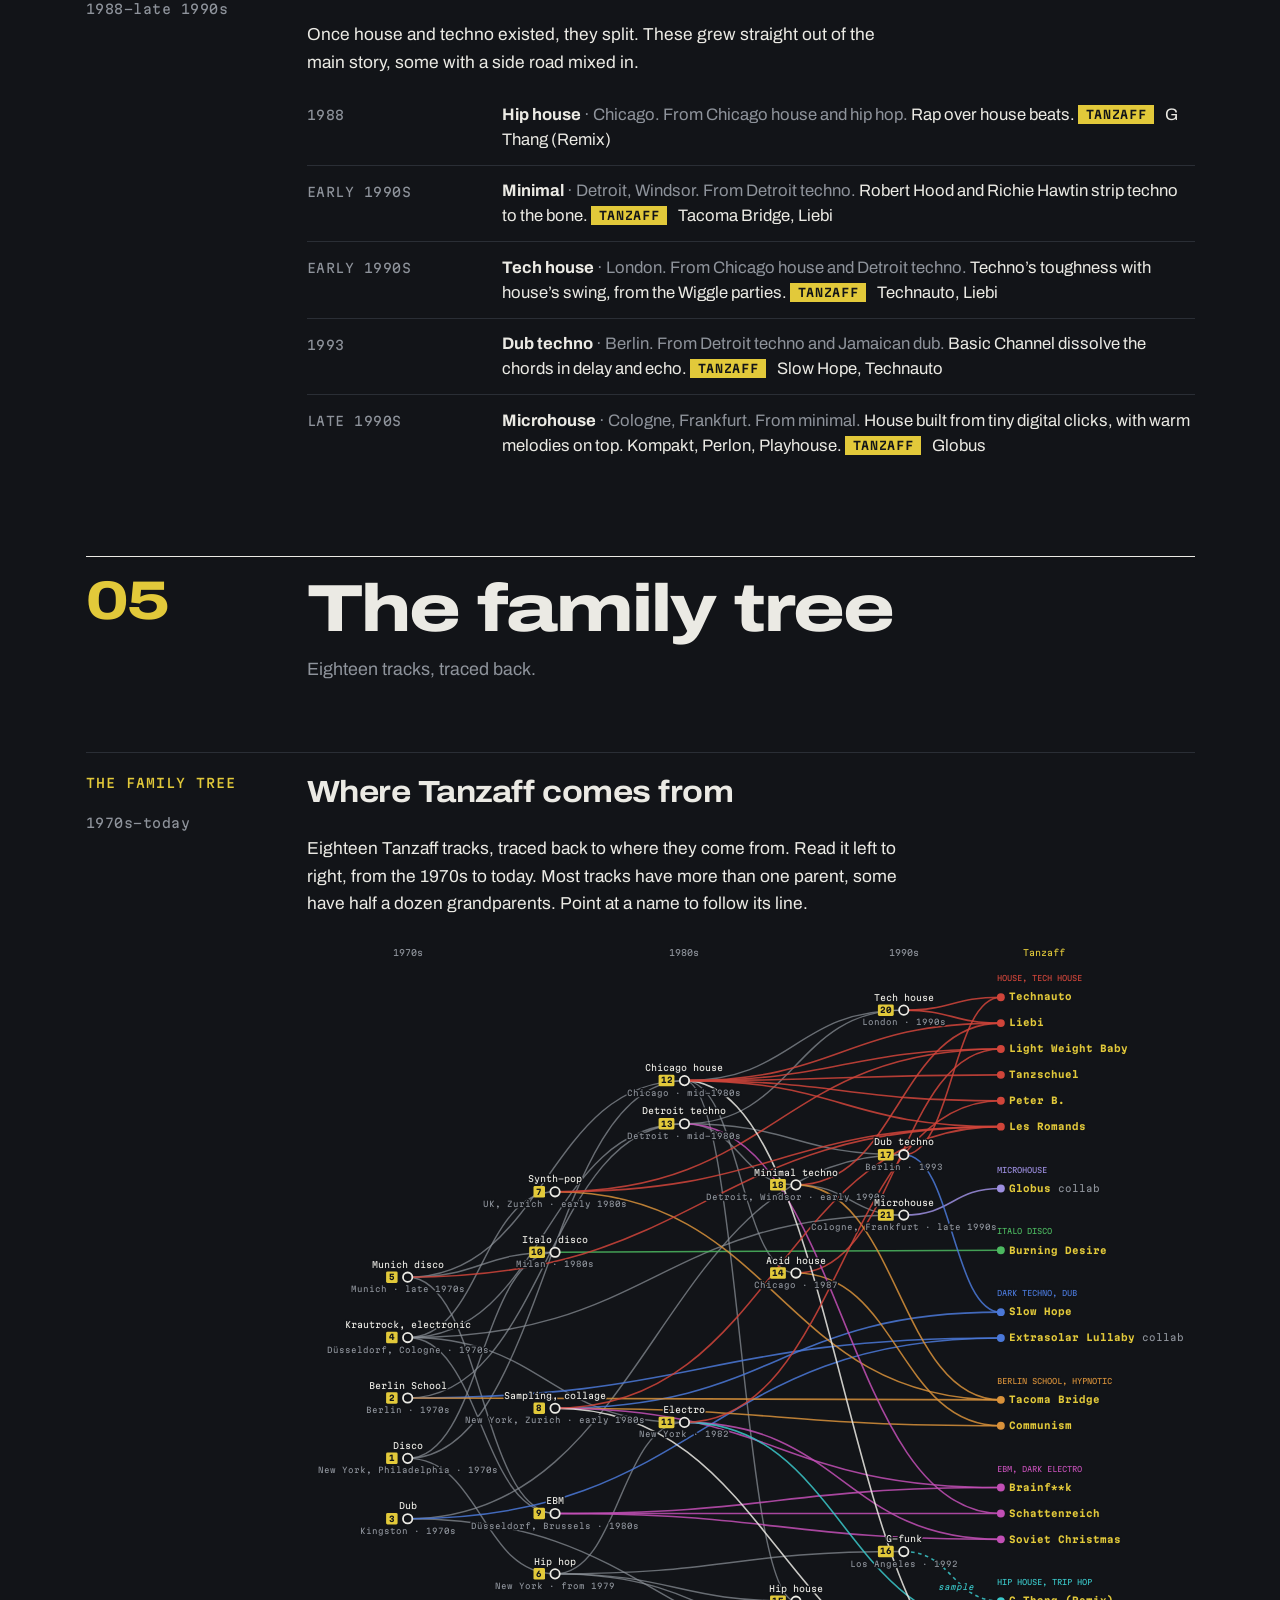
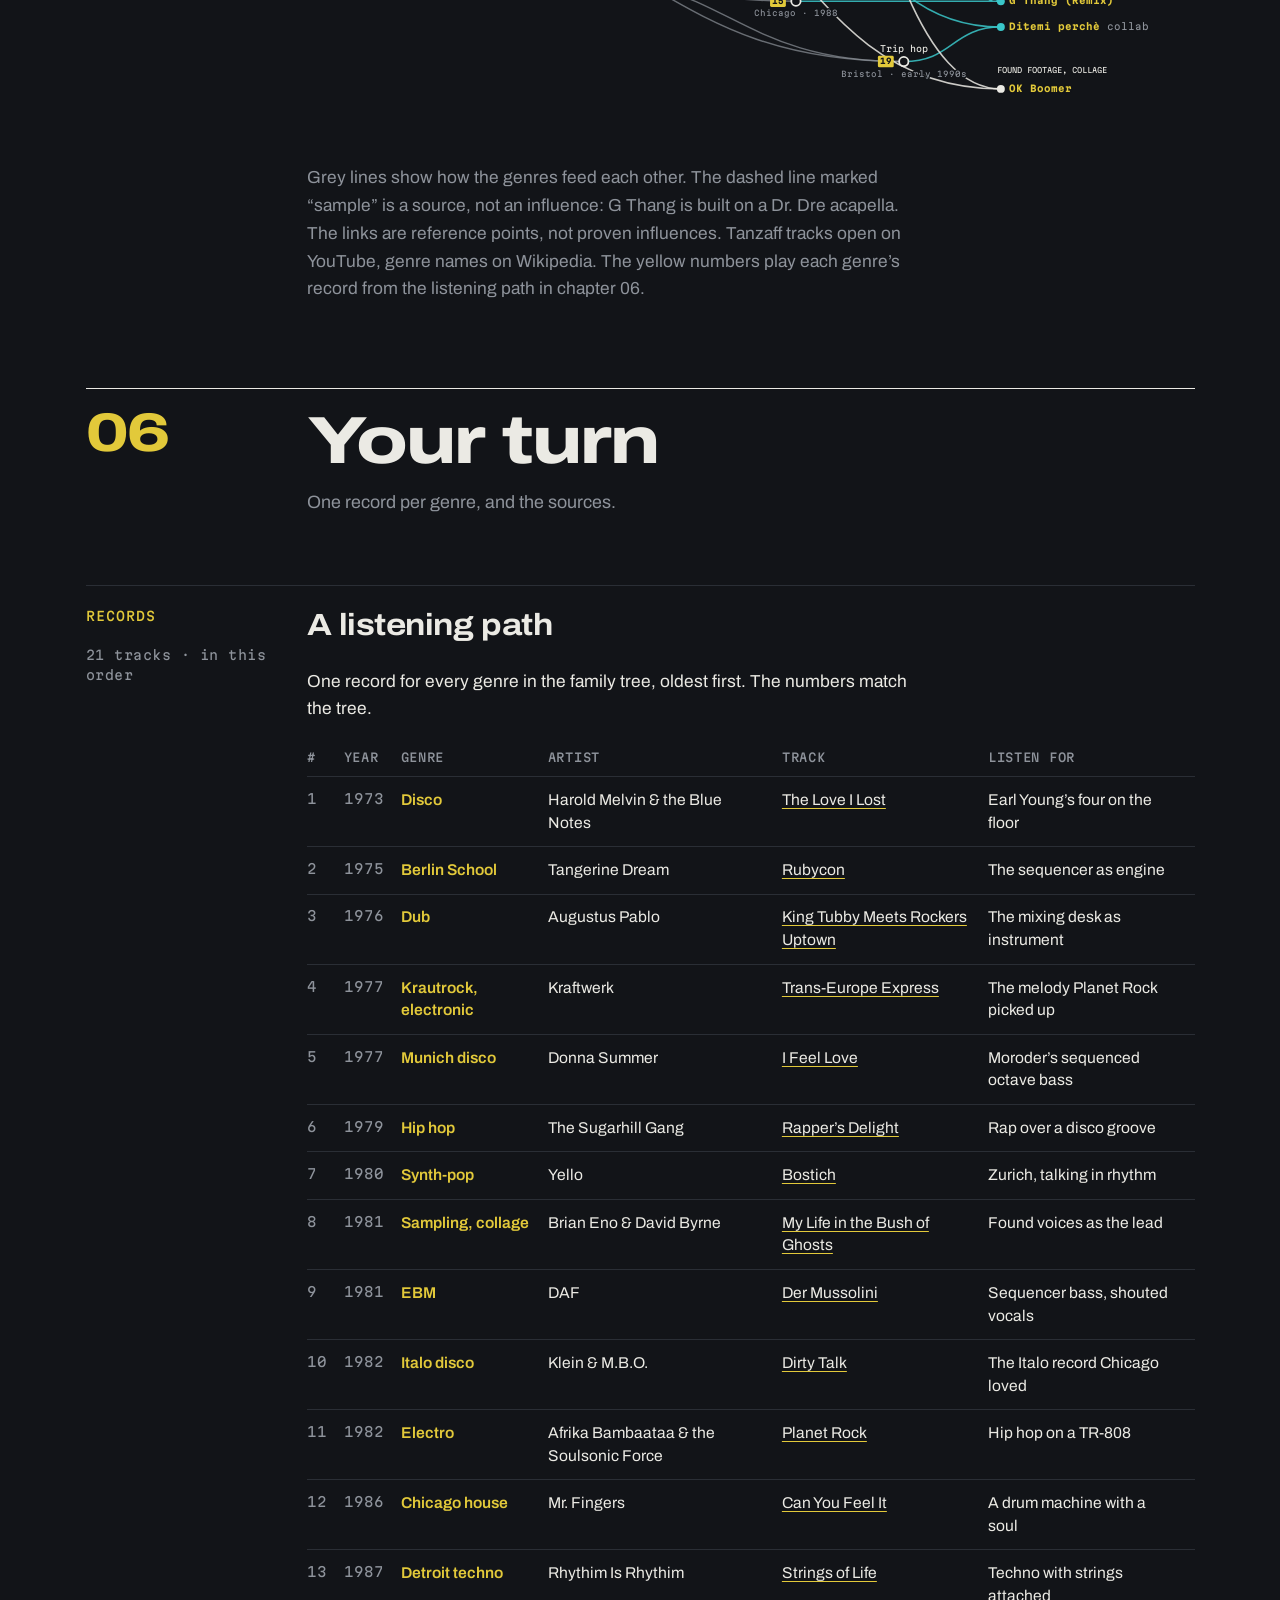
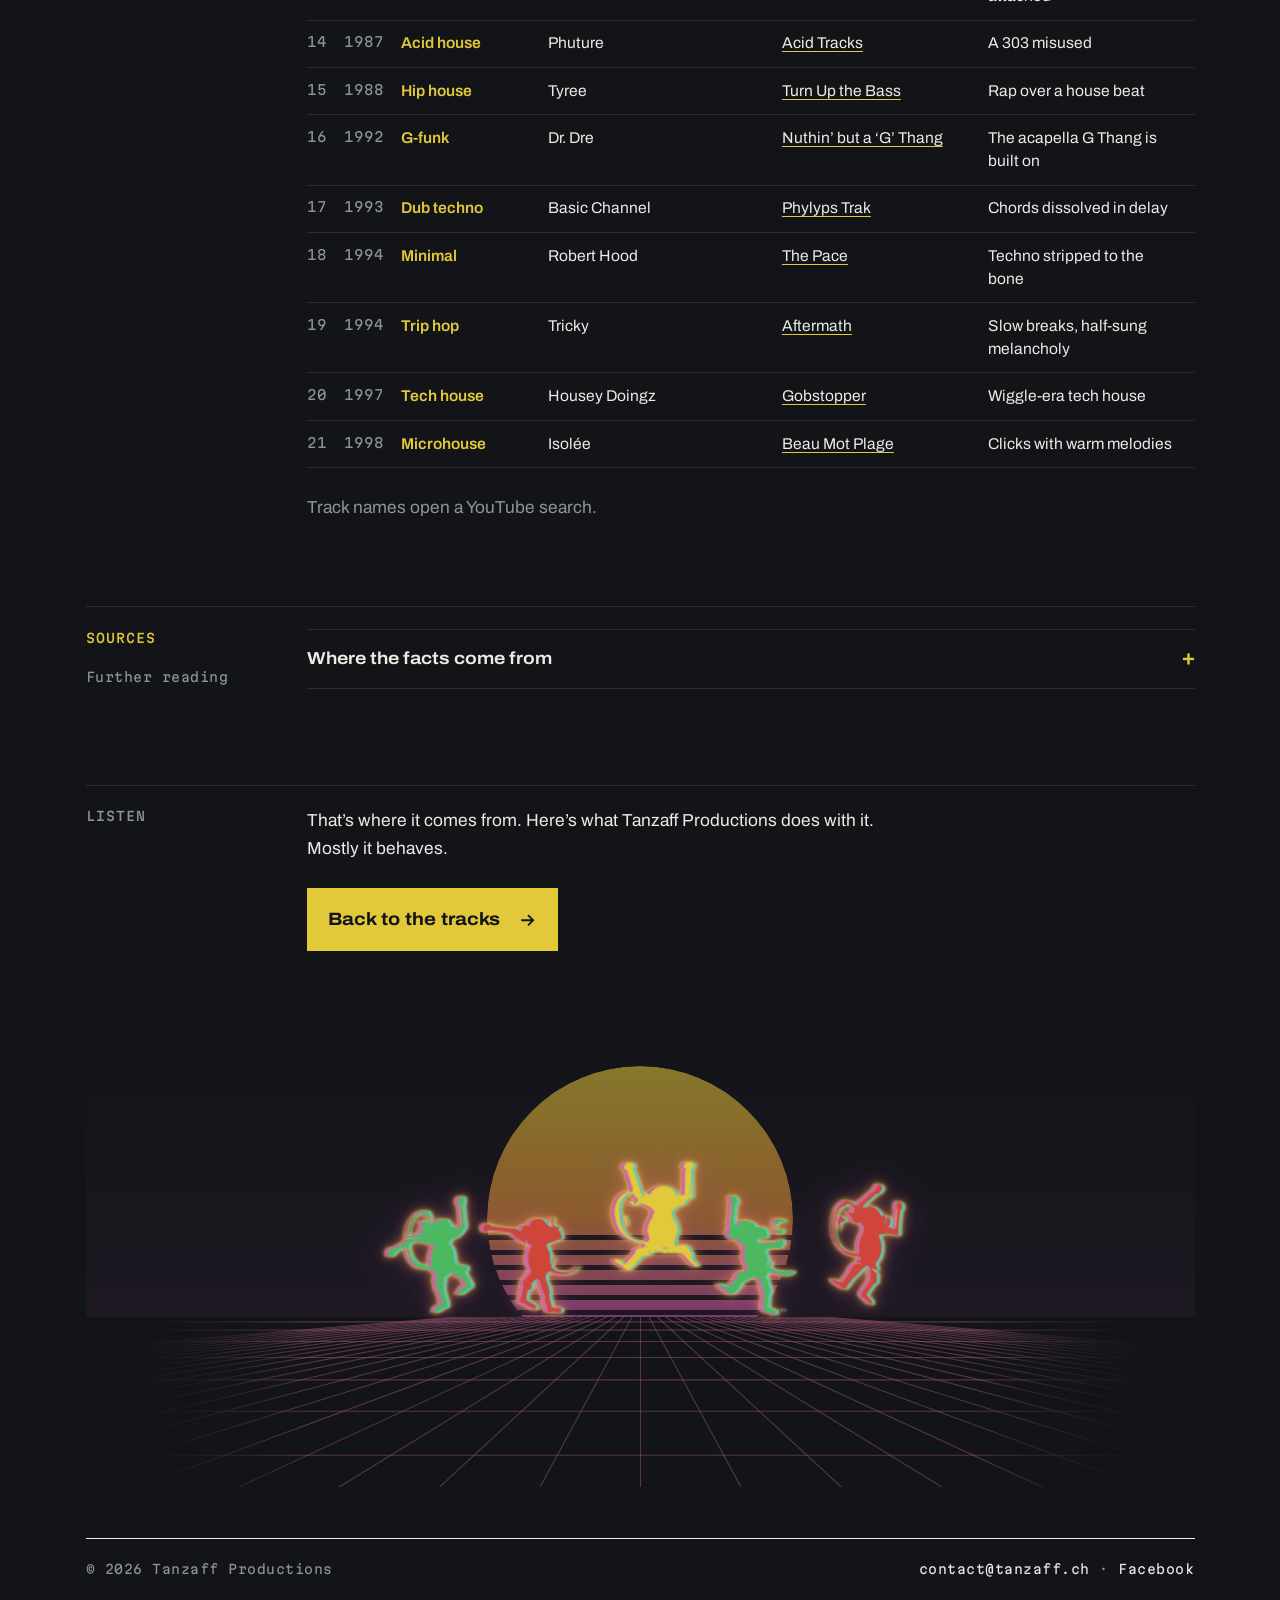
==== commit 325c1968: "Europe rows: Sheffield/Warp folded into the UK row Co-Authored-By: Claude Opus 5.5 <noreply@anthropi" ====
--- a/techno/index.html
+++ b/techno/index.html
@@ -385,9 +385,8 @@
         <div class="story-body">
           <h3 id="europe-title" class="story-title">Every country gets its own accent</h3>
           <dl class="facts">
-            <div><dt>UK, 1988</dt><dd><b>Rave Britain.</b> Acid house in fields and warehouses. A 1994 law targeted music with &ldquo;a succession of repetitive beats&rdquo;. Yes, really.</dd></div>
+            <div><dt>UK, 1988</dt><dd><b>Rave Britain.</b> Acid house in fields and warehouses. In Sheffield, Warp strips Detroit down to bleeps and a bass that rattles the speakers. A 1994 law targeted music with &ldquo;a succession of repetitive beats&rdquo;. Yes, really.</dd></div>
             <div><dt>Frankfurt, 1988</dt><dd><b>Omen.</b> Sven V&auml;th&rsquo;s club. Trance, and later schranz.</dd></div>
-            <div><dt>Sheffield, 1989</dt><dd><b>Warp.</b> Bleep techno: Detroit stripped to bleeps and a bass deep enough to rattle the speakers.</dd></div>
             <div><dt>Paris, early 1990s</dt><dd><b>Laurent Garnier.</b> Back from the Ha&ccedil;ienda in Manchester, he brings Detroit and Chicago to France and co-founds F Communications. Then French touch: house through a filter.</dd></div>
             <div><dt>Rotterdam, 1992</dt><dd><b>Gabber.</b> 160 to 200 BPM, a distorted 909 kick.</dd></div>
           </dl>
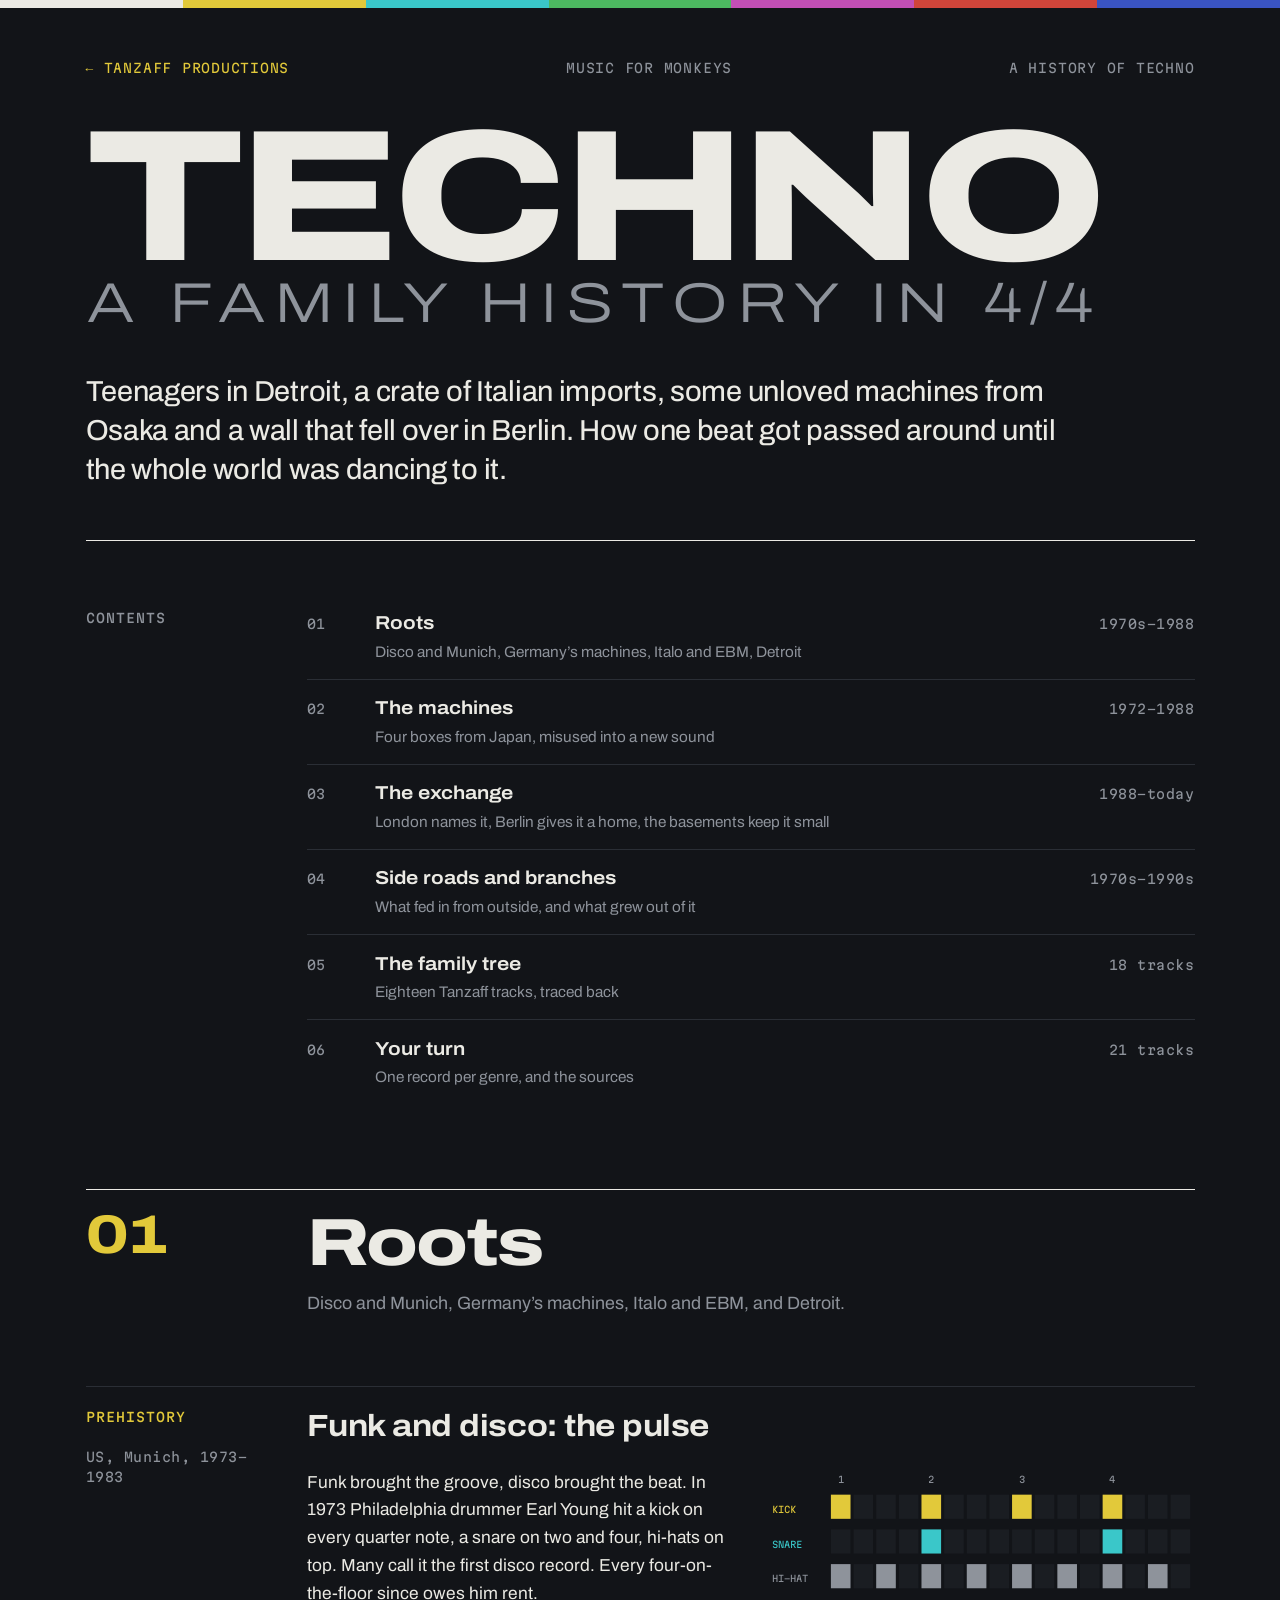
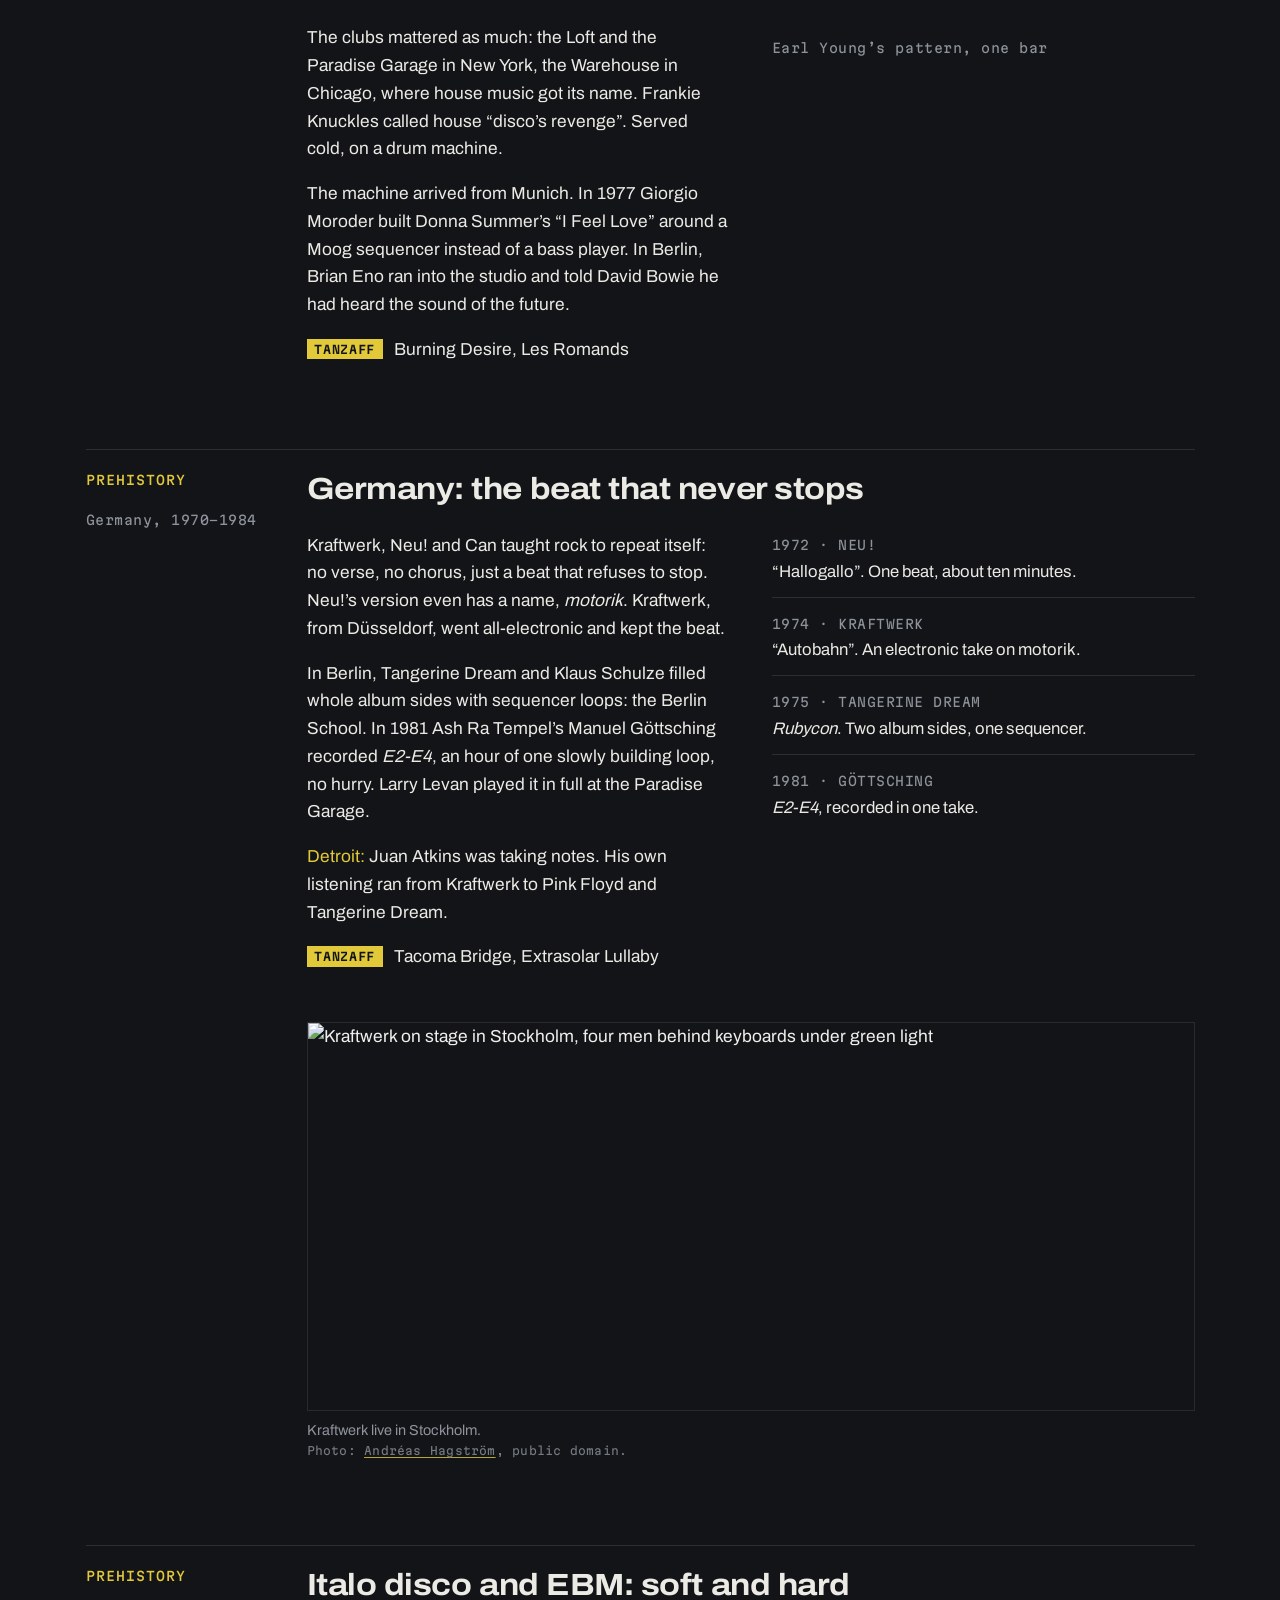
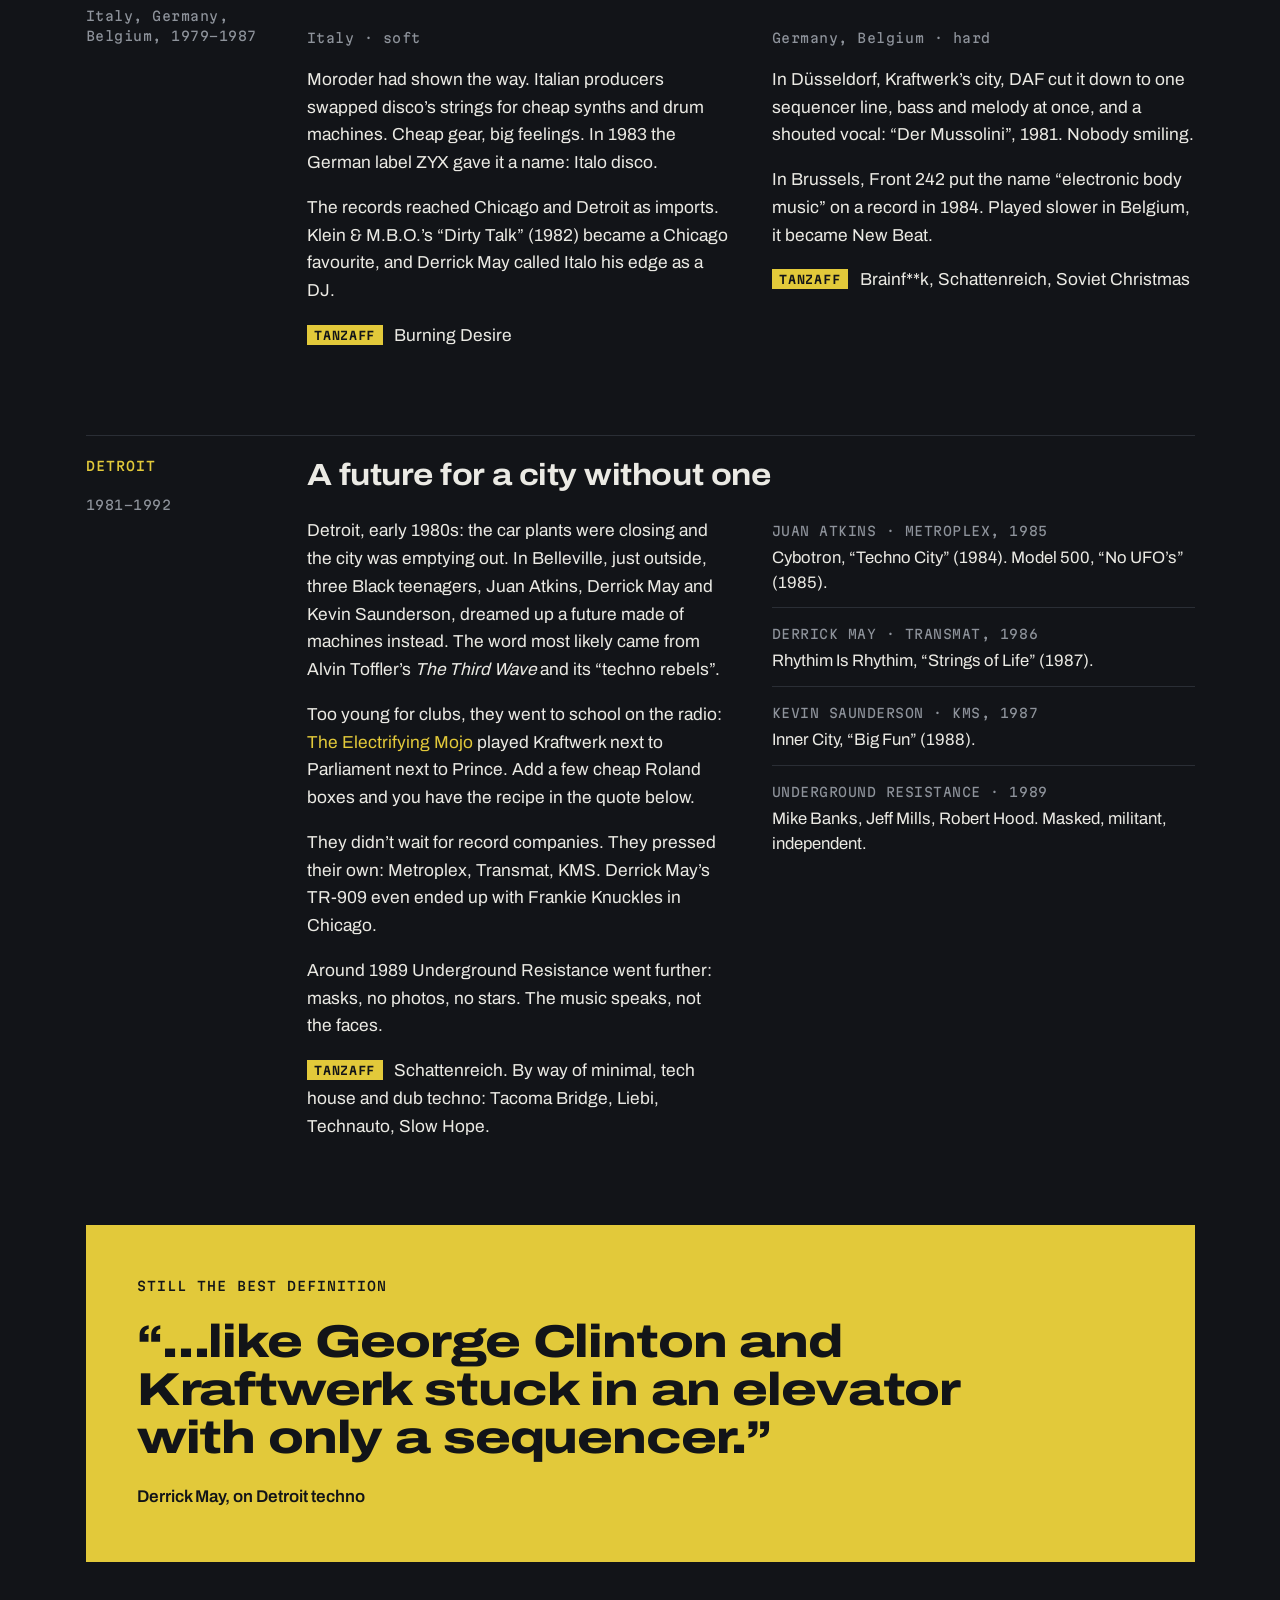
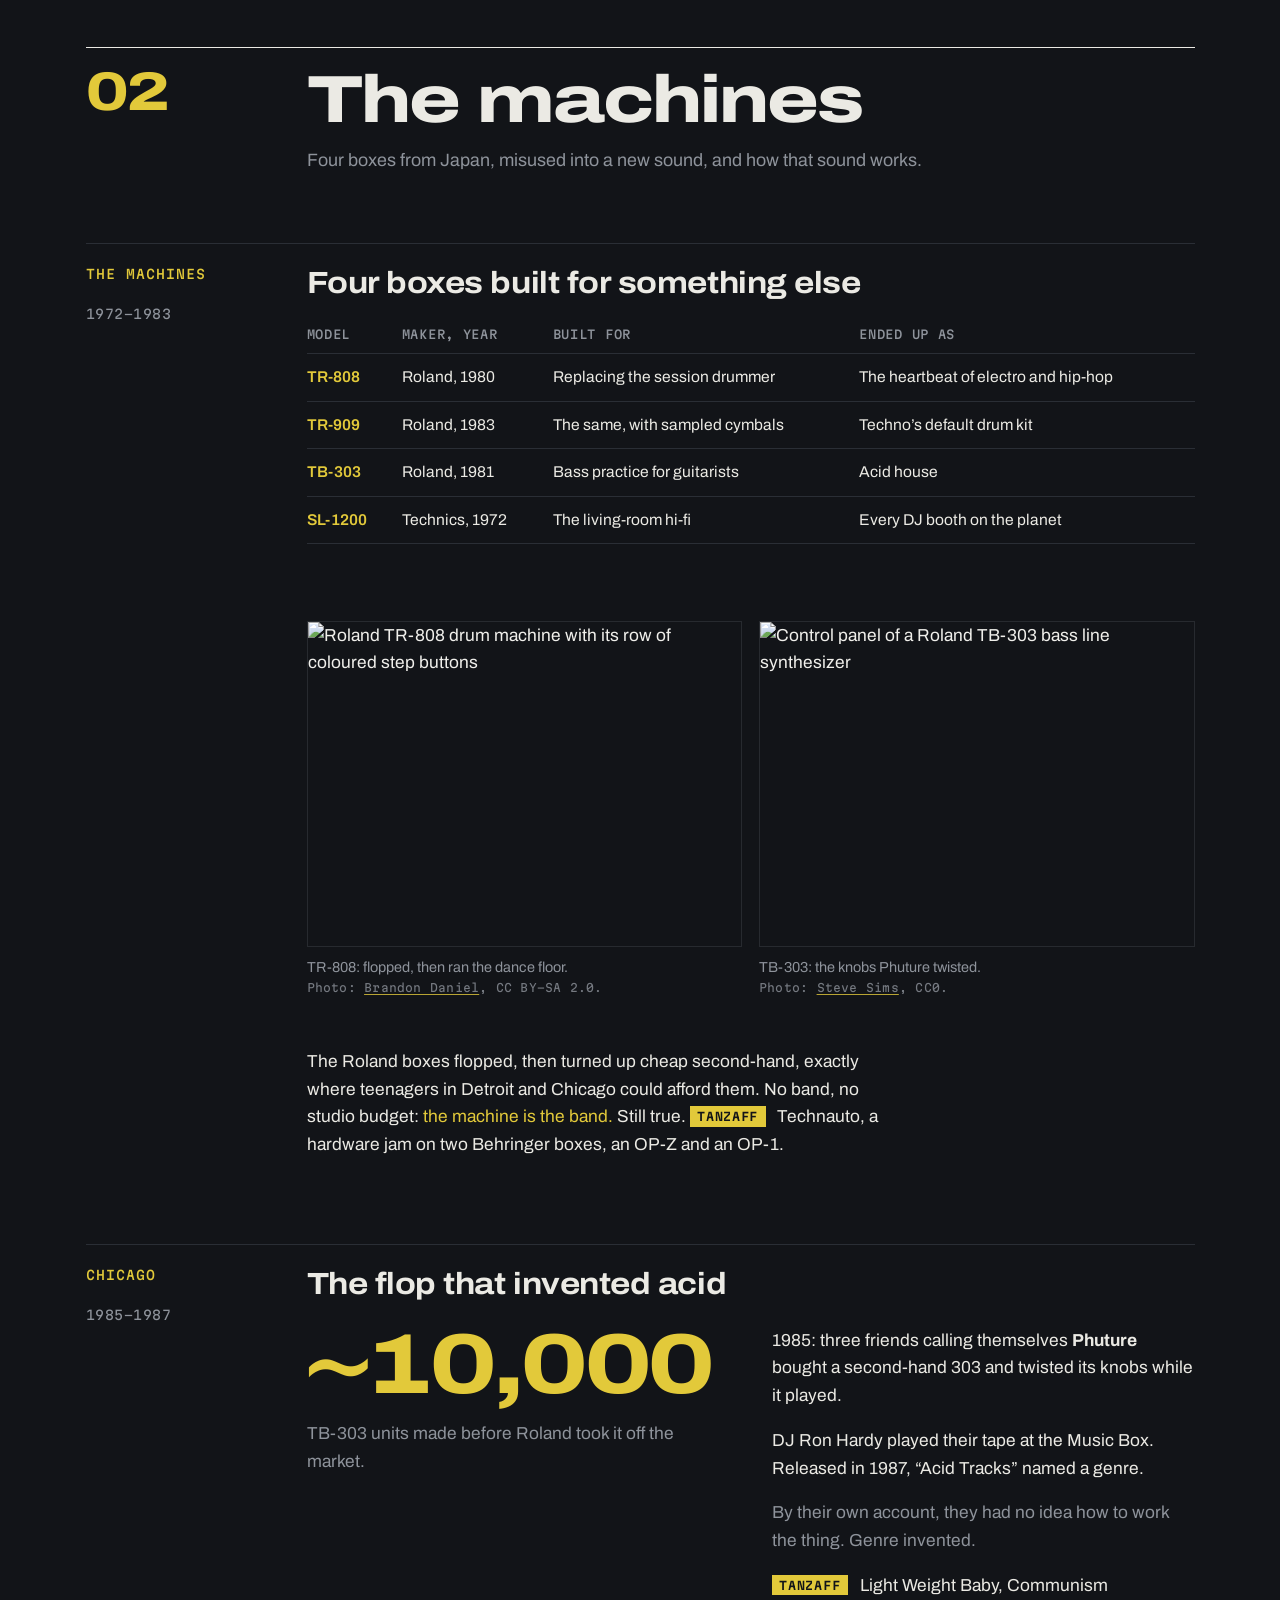
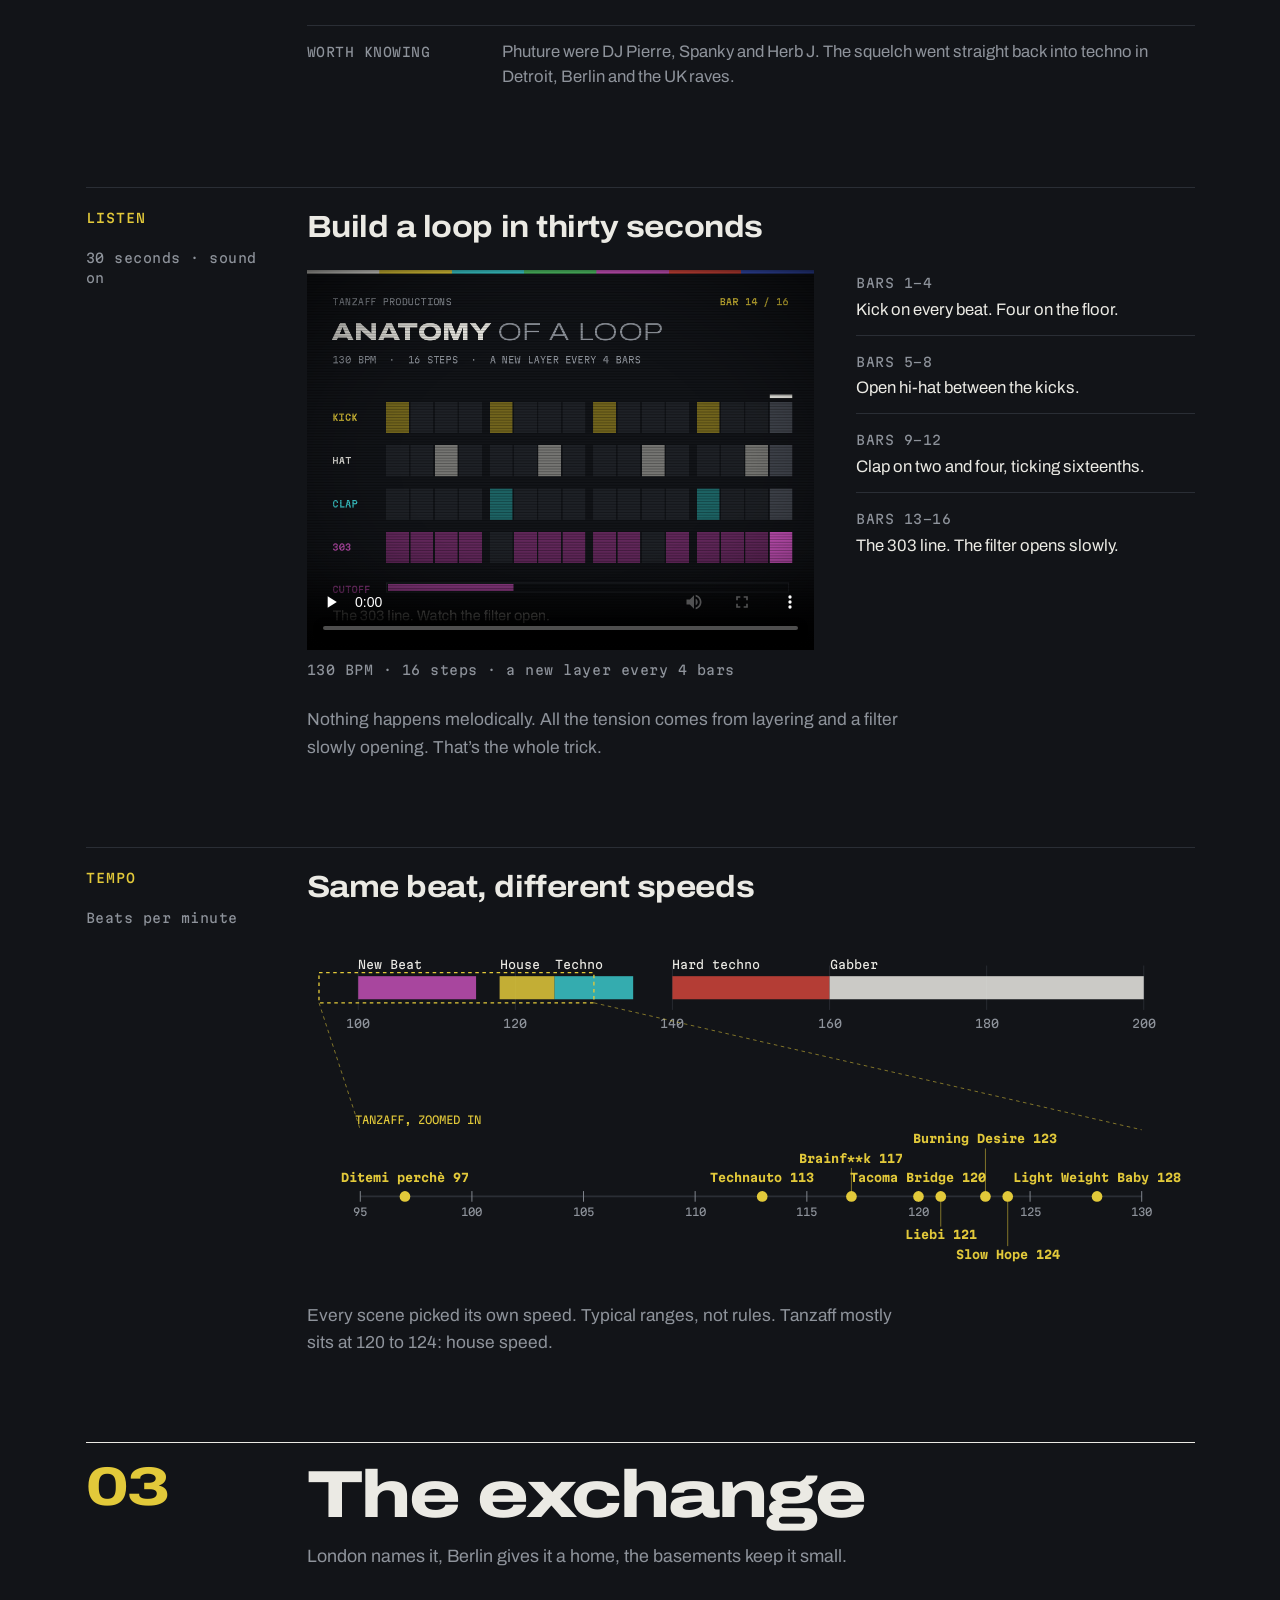
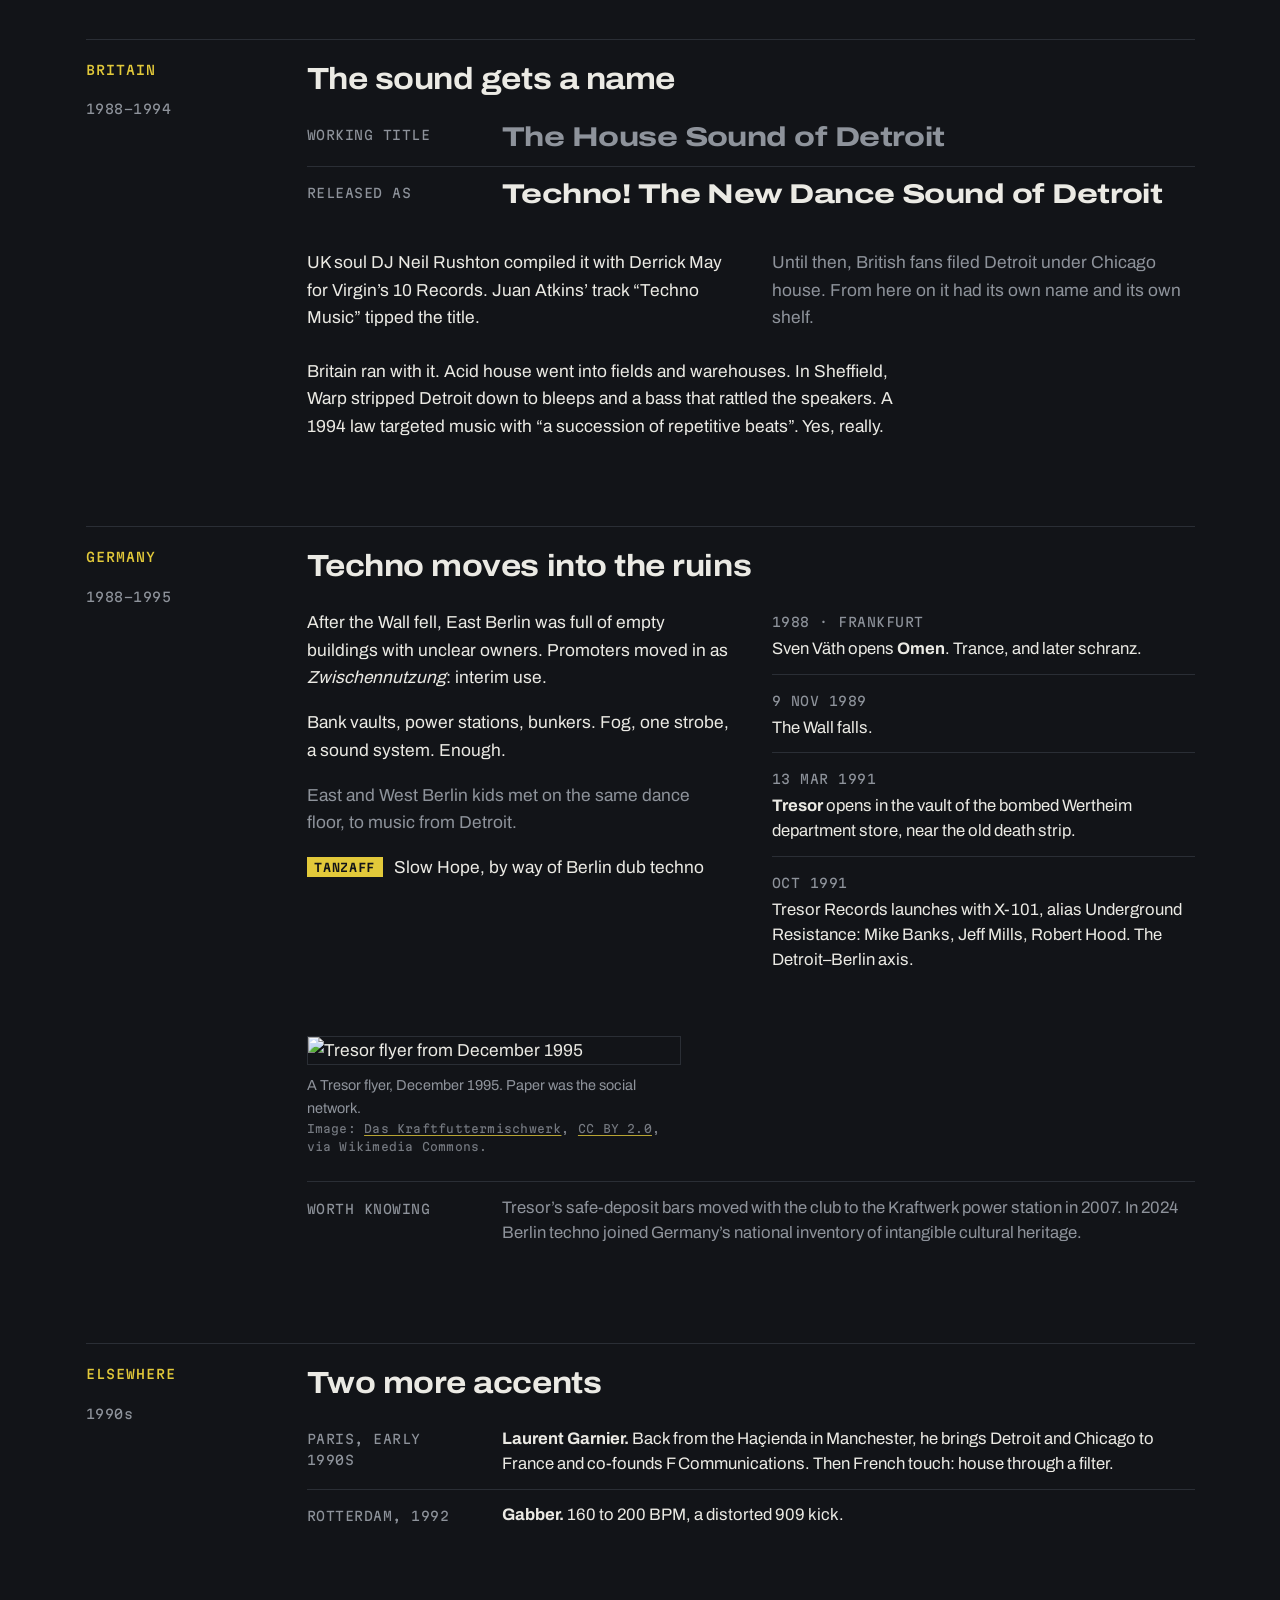
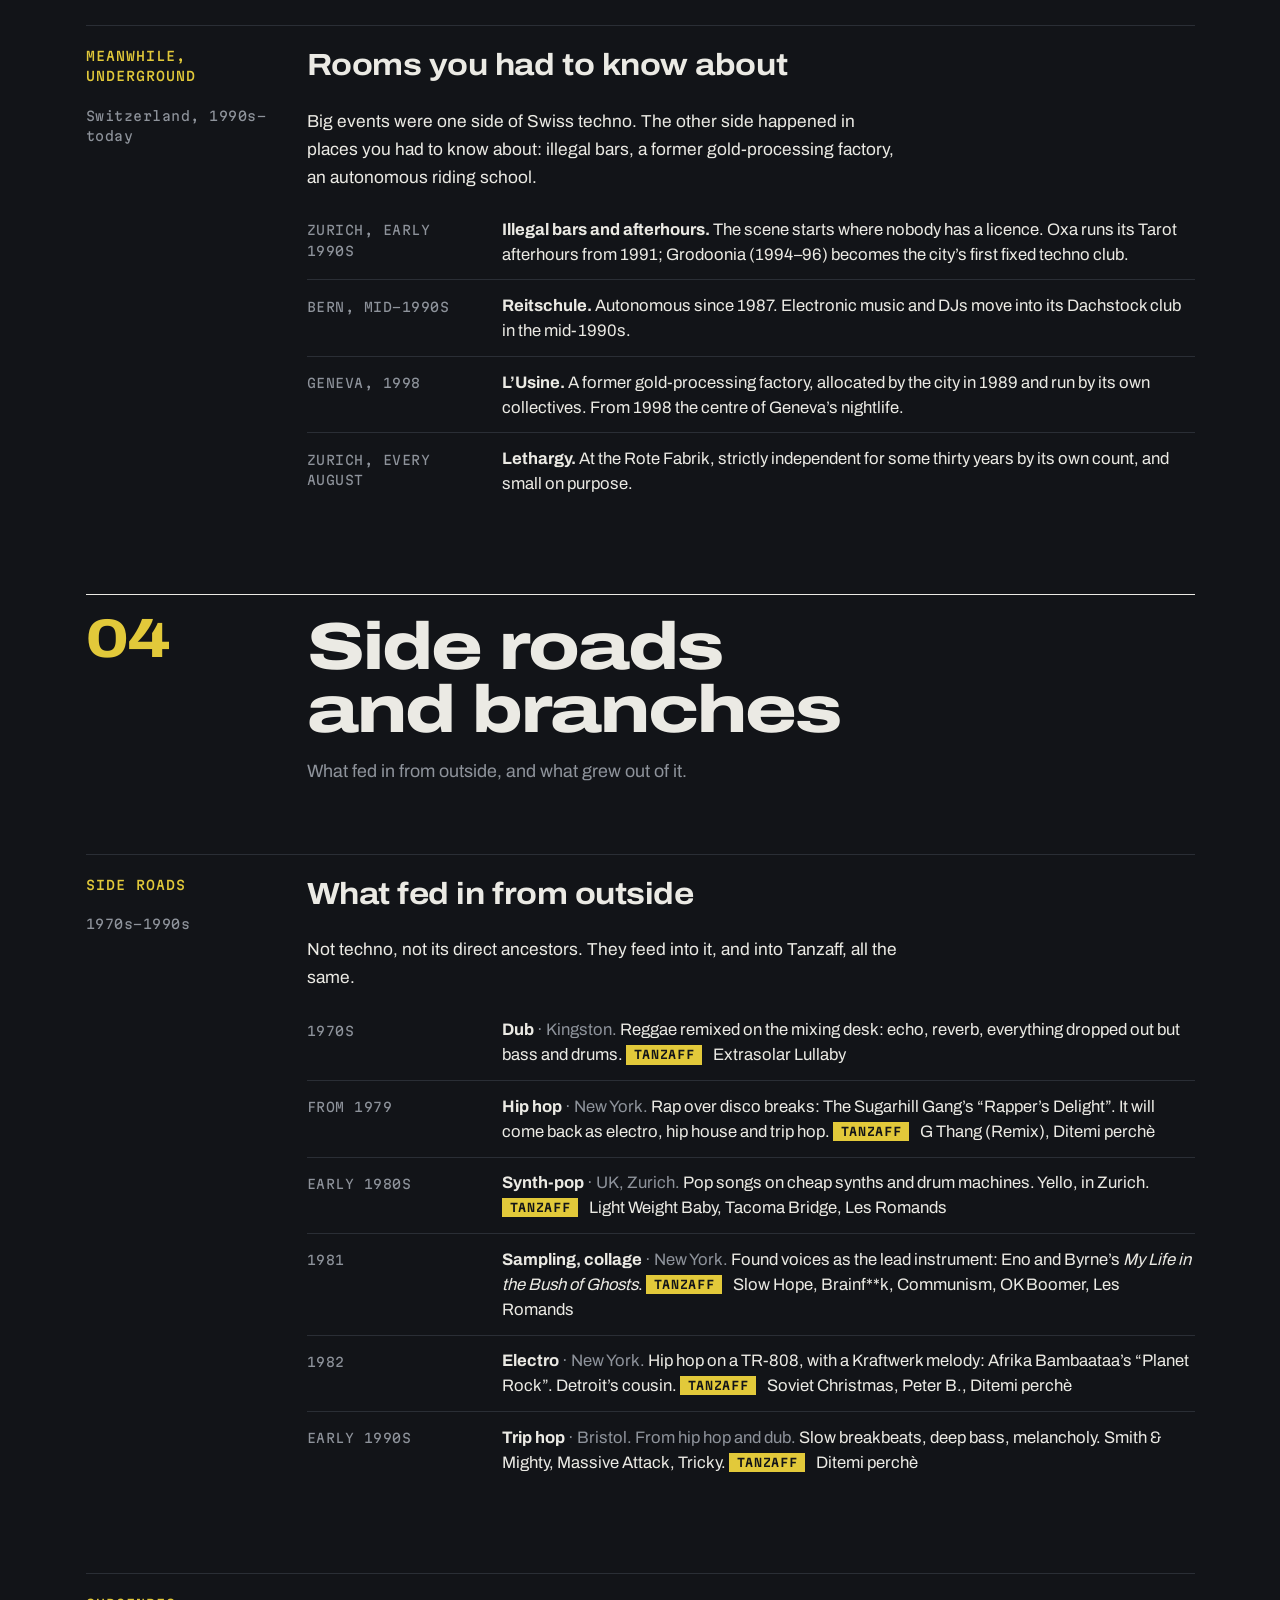
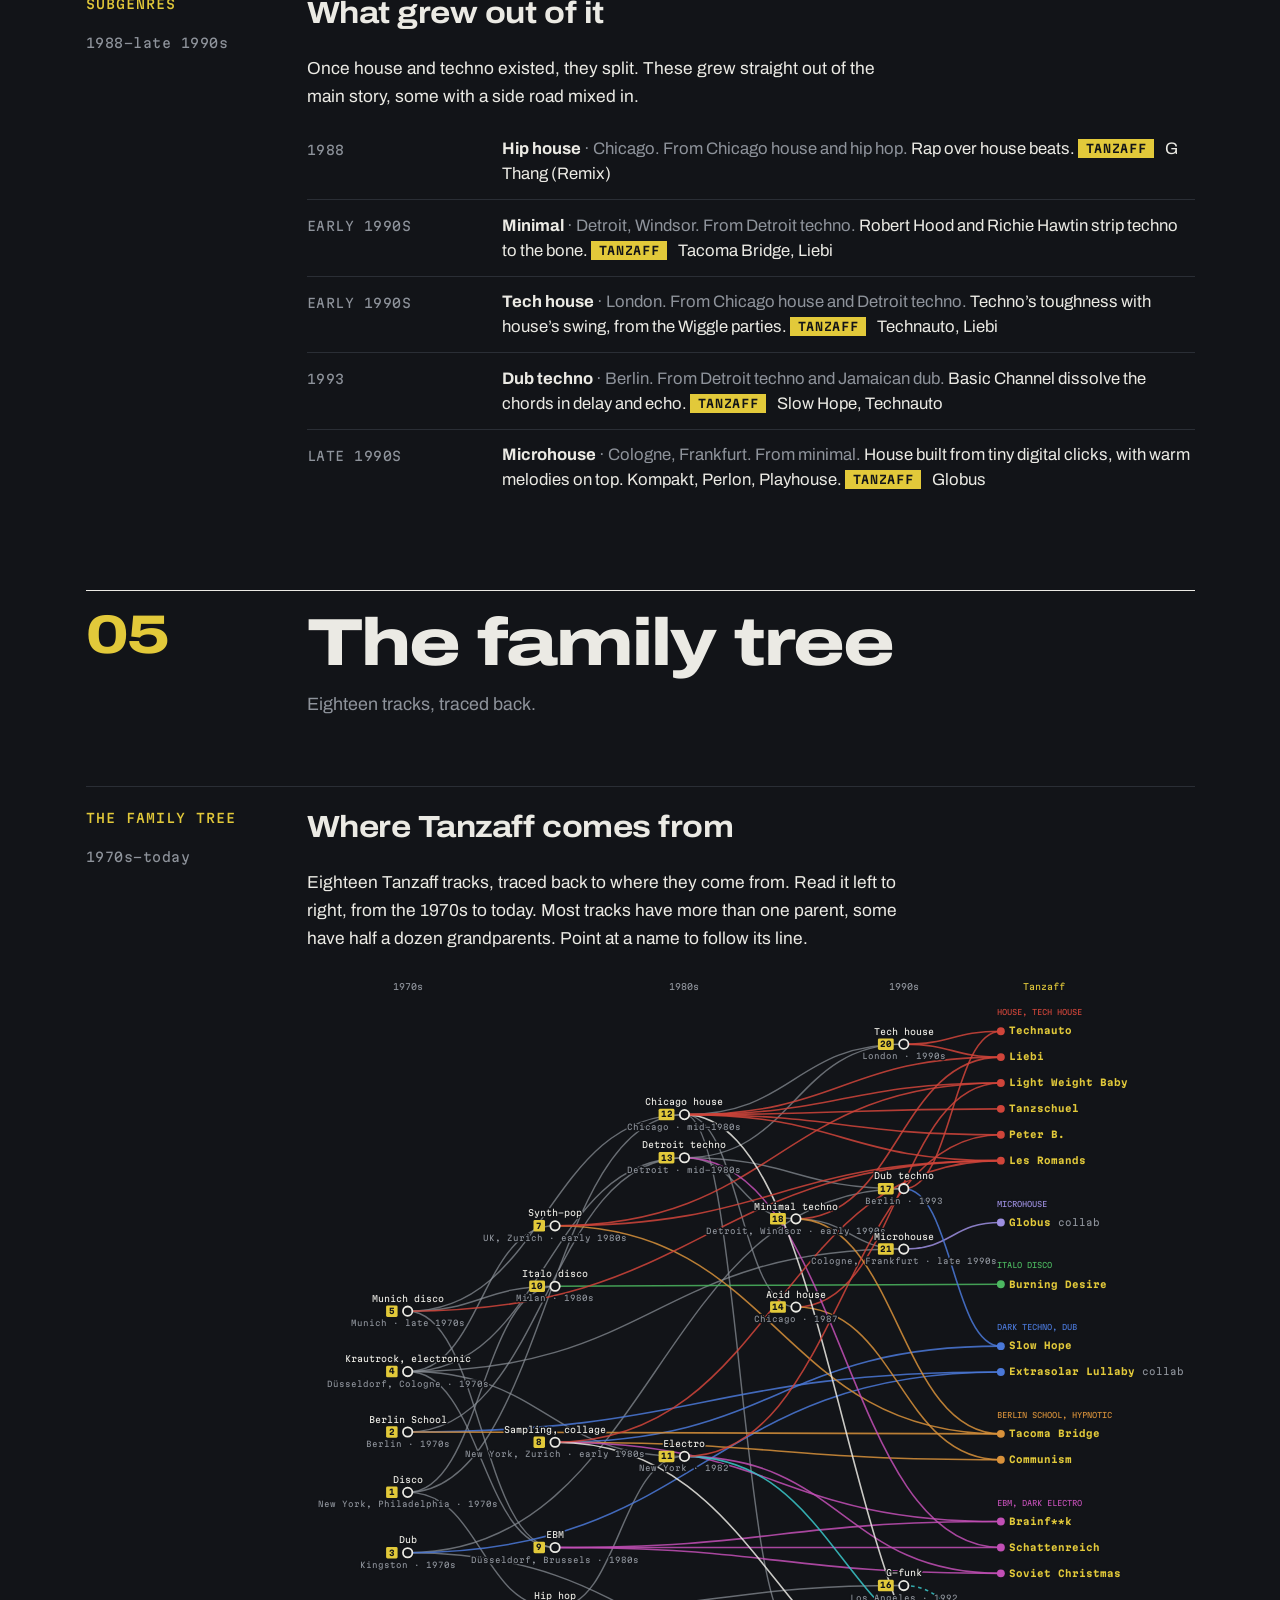
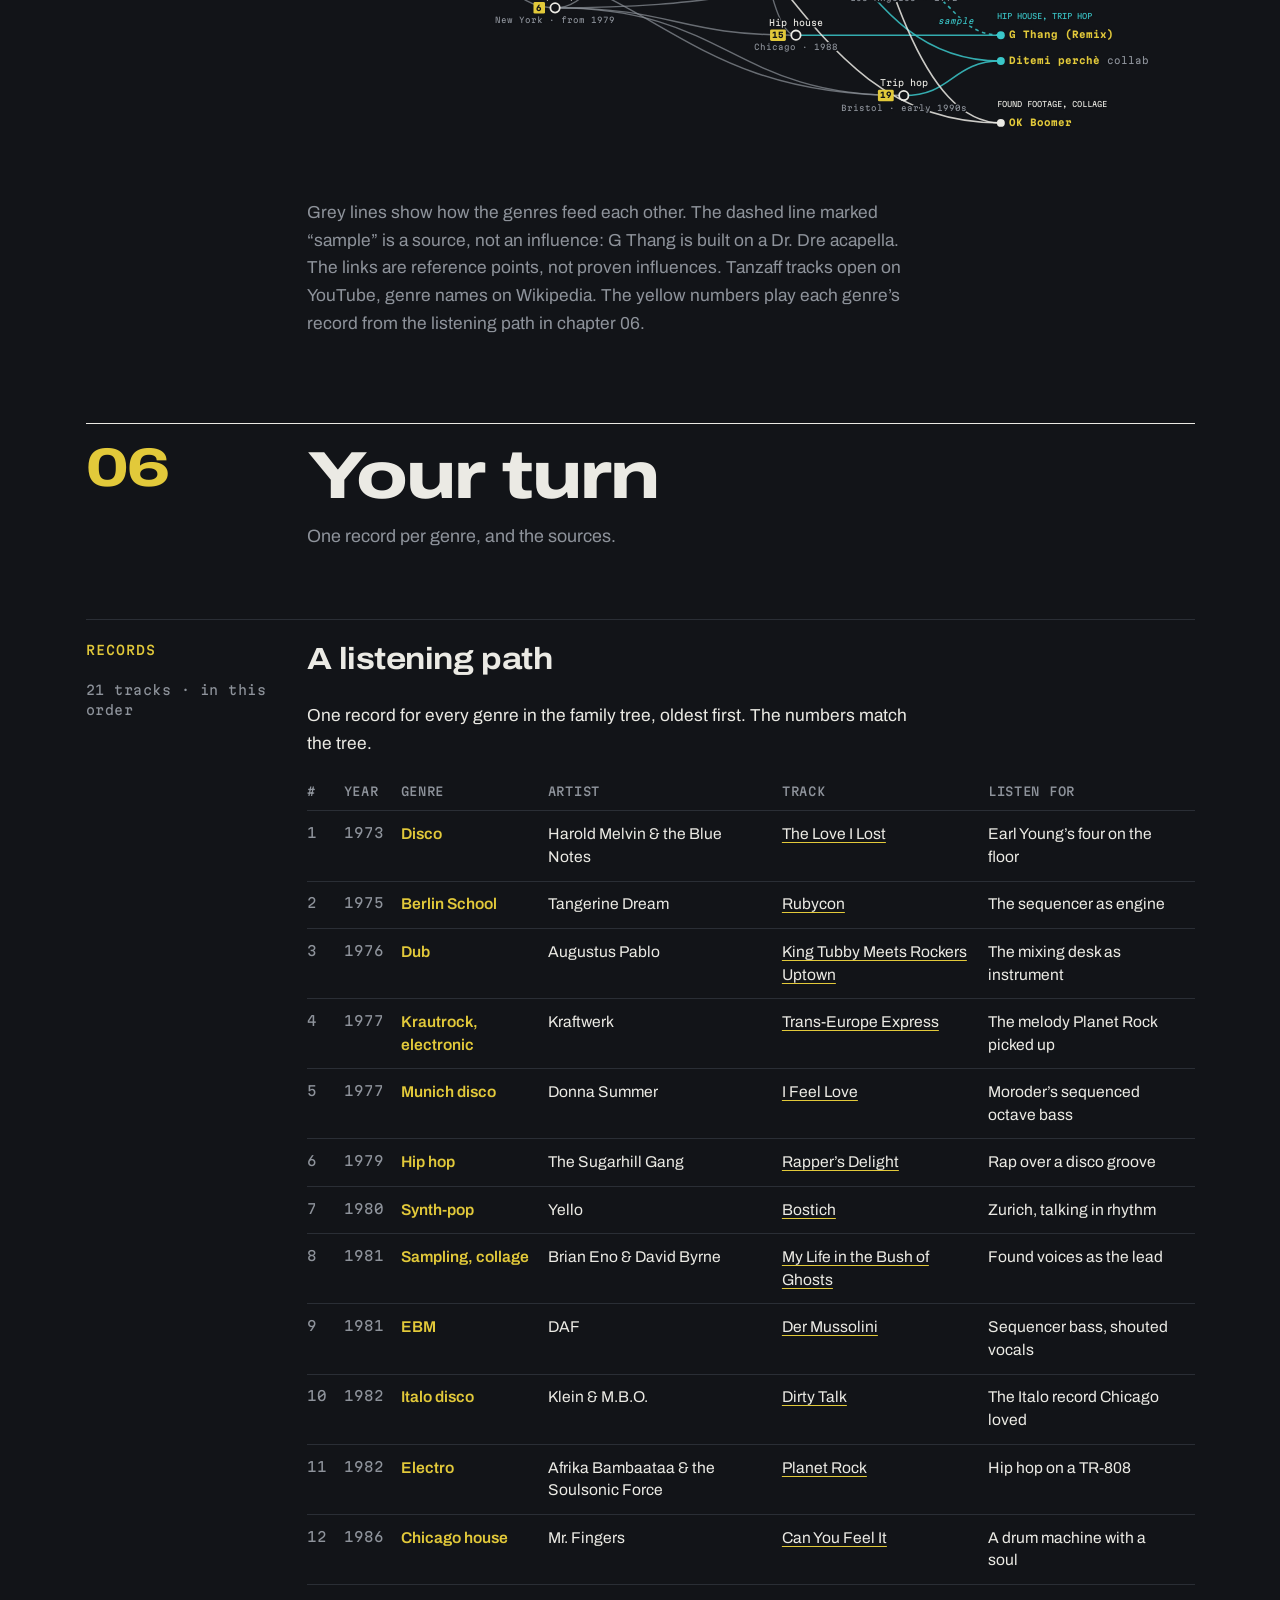
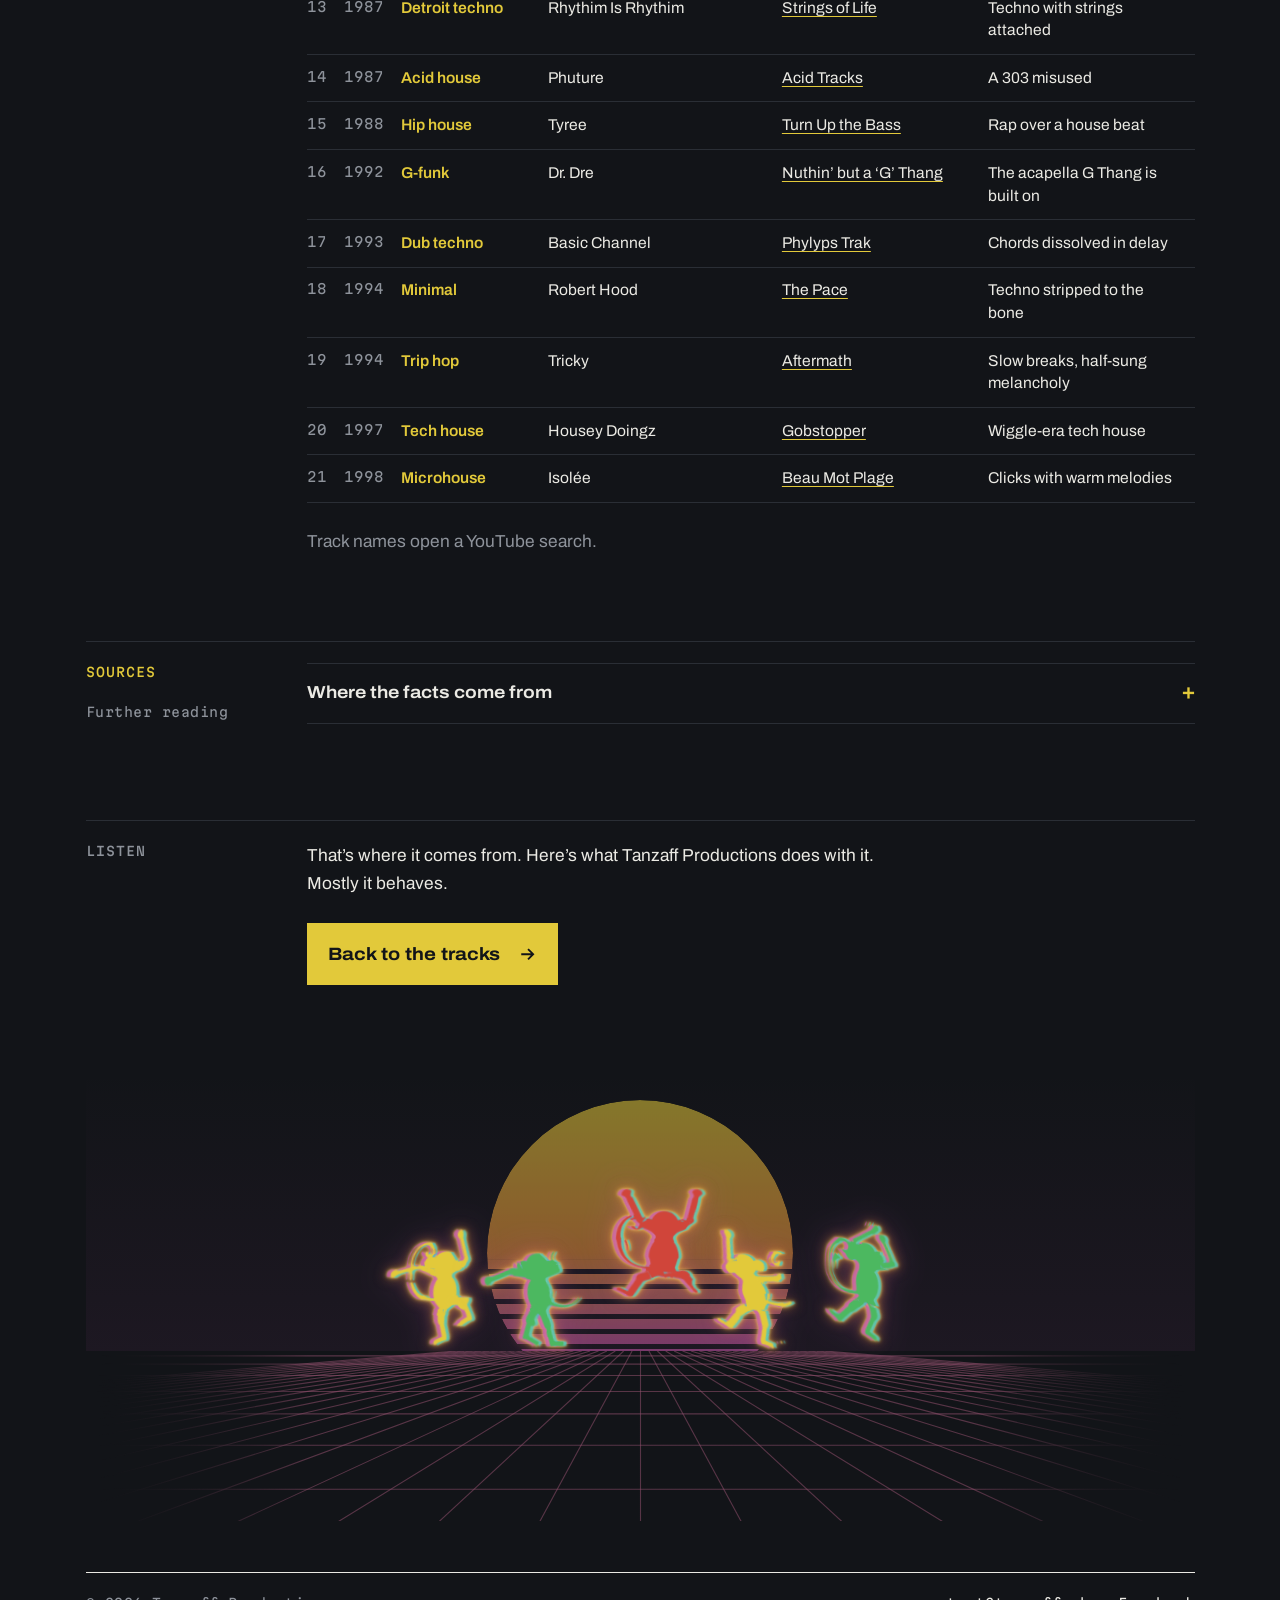
==== commit ae7cfed3: "Chapter 03 restructured by country: Britain (name, rave, Warp), Germany (Frankfurt, Berlin), elsewhe" ====
--- a/techno/index.html
+++ b/techno/index.html
@@ -366,7 +366,7 @@
       </header>
 
       <section class="block" aria-labelledby="naming-title">
-        <div class="story-label"><p class="label label-signal">London</p><p class="tc">1988</p></div>
+        <div class="story-label"><p class="label label-signal">Britain</p><p class="tc">1988&ndash;1994</p></div>
         <div class="story-body">
           <h3 id="naming-title" class="story-title">The sound gets a name</h3>
           <dl class="facts facts-big">
@@ -377,24 +377,12 @@
             <p>UK soul DJ Neil Rushton compiled it with Derrick May for Virgin&rsquo;s 10 Records. Juan Atkins&rsquo; track &ldquo;Techno Music&rdquo; tipped the title.</p>
             <p class="muted">Until then, British fans filed Detroit under Chicago house. From here on it had its own name and its own shelf.</p>
           </div>
-        </div>
-      </section>
-
-      <section class="block" aria-labelledby="europe-title">
-        <div class="story-label"><p class="label label-signal">Europe</p><p class="tc">1988&ndash;1998</p></div>
-        <div class="story-body">
-          <h3 id="europe-title" class="story-title">Every country gets its own accent</h3>
-          <dl class="facts">
-            <div><dt>UK, 1988</dt><dd><b>Rave Britain.</b> Acid house in fields and warehouses. In Sheffield, Warp strips Detroit down to bleeps and a bass that rattles the speakers. A 1994 law targeted music with &ldquo;a succession of repetitive beats&rdquo;. Yes, really.</dd></div>
-            <div><dt>Frankfurt, 1988</dt><dd><b>Omen.</b> Sven V&auml;th&rsquo;s club. Trance, and later schranz.</dd></div>
-            <div><dt>Paris, early 1990s</dt><dd><b>Laurent Garnier.</b> Back from the Ha&ccedil;ienda in Manchester, he brings Detroit and Chicago to France and co-founds F Communications. Then French touch: house through a filter.</dd></div>
-            <div><dt>Rotterdam, 1992</dt><dd><b>Gabber.</b> 160 to 200 BPM, a distorted 909 kick.</dd></div>
-          </dl>
+          <p>Britain ran with it. Acid house went into fields and warehouses. In Sheffield, Warp stripped Detroit down to bleeps and a bass that rattled the speakers. A 1994 law targeted music with &ldquo;a succession of repetitive beats&rdquo;. Yes, really.</p>
         </div>
       </section>
 
       <section class="block" aria-labelledby="berlin-title">
-        <div class="story-label"><p class="label label-signal">Berlin</p><p class="tc">1989&ndash;1995</p></div>
+        <div class="story-label"><p class="label label-signal">Germany</p><p class="tc">1988&ndash;1995</p></div>
         <div class="story-body">
           <h3 id="berlin-title" class="story-title">Techno moves into the ruins</h3>
           <div class="split">
@@ -405,6 +393,7 @@
               <p><span class="tz">Tanzaff</span> Slow Hope, by way of Berlin dub techno</p>
             </div>
             <dl class="facts facts-stack">
+              <div><dt>1988 &middot; Frankfurt</dt><dd>Sven V&auml;th opens <b>Omen</b>. Trance, and later schranz.</dd></div>
               <div><dt>9 Nov 1989</dt><dd>The Wall falls.</dd></div>
               <div><dt>13 Mar 1991</dt><dd><b>Tresor</b> opens in the vault of the bombed Wertheim department store, near the old death strip.</dd></div>
               <div><dt>Oct 1991</dt><dd>Tresor Records launches with X-101, alias Underground Resistance: Mike Banks, Jeff Mills, Robert Hood. The Detroit&ndash;Berlin axis.</dd></div>
@@ -412,6 +401,17 @@
           </div>
           <figure class="photo photo-flyer"><img src="https://upload.wikimedia.org/wikipedia/commons/1/1a/Tresor-1995-12.jpg" alt="Tresor flyer from December 1995" width="1245" height="1710" loading="lazy" decoding="async" /><figcaption>A Tresor flyer, December 1995. Paper was the social network. <span class="credit">Image: <a href="https://commons.wikimedia.org/wiki/File:Tresor-1995-12.jpg">Das Kraftfuttermischwerk</a>, <a href="https://creativecommons.org/licenses/by/2.0">CC BY 2.0</a>, via Wikimedia Commons.</span></figcaption></figure>
           <dl class="facts worth"><div><dt>Worth knowing</dt><dd>Tresor&rsquo;s safe-deposit bars moved with the club to the Kraftwerk power station in 2007. In 2024 Berlin techno joined Germany&rsquo;s national inventory of intangible cultural heritage.</dd></div></dl>
+        </div>
+      </section>
+
+      <section class="block" aria-labelledby="europe-title">
+        <div class="story-label"><p class="label label-signal">Elsewhere</p><p class="tc">1990s</p></div>
+        <div class="story-body">
+          <h3 id="europe-title" class="story-title">Two more accents</h3>
+          <dl class="facts">
+            <div><dt>Paris, early 1990s</dt><dd><b>Laurent Garnier.</b> Back from the Ha&ccedil;ienda in Manchester, he brings Detroit and Chicago to France and co-founds F Communications. Then French touch: house through a filter.</dd></div>
+            <div><dt>Rotterdam, 1992</dt><dd><b>Gabber.</b> 160 to 200 BPM, a distorted 909 kick.</dd></div>
+          </dl>
         </div>
       </section>
 
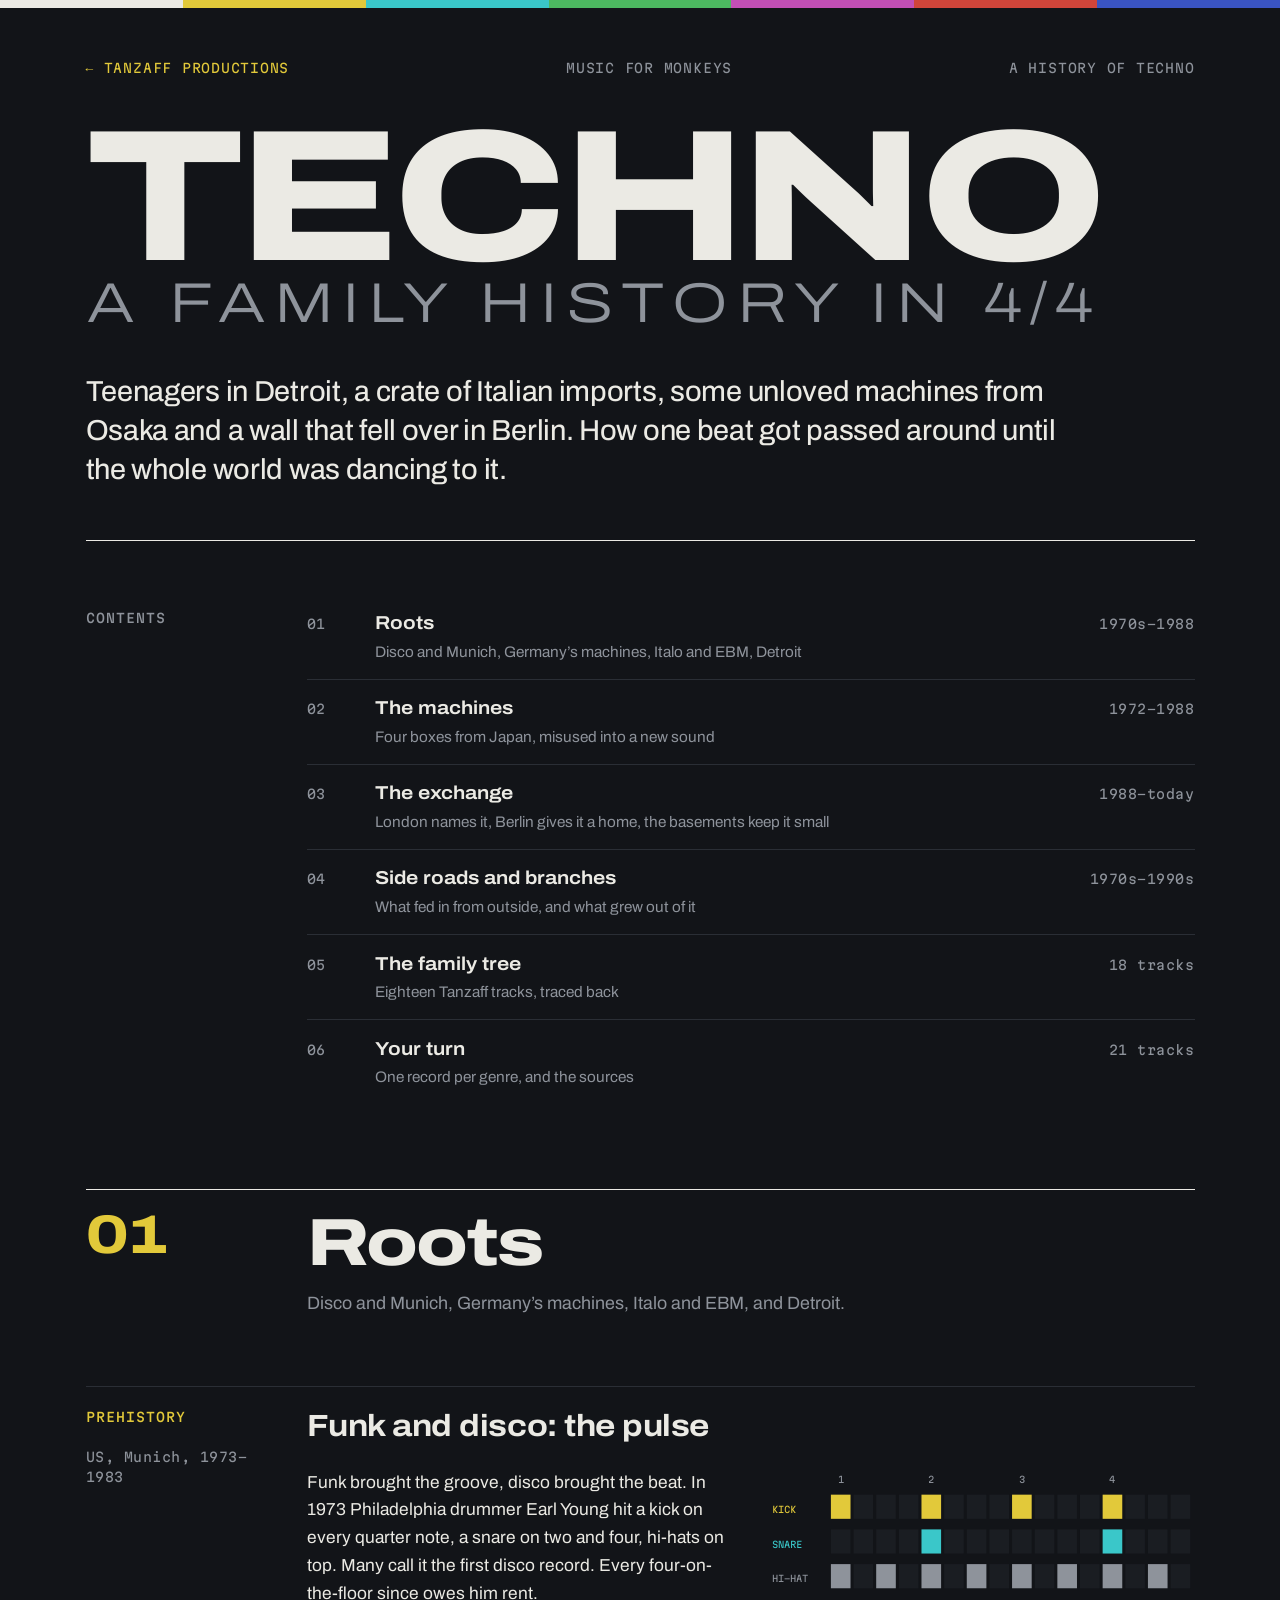
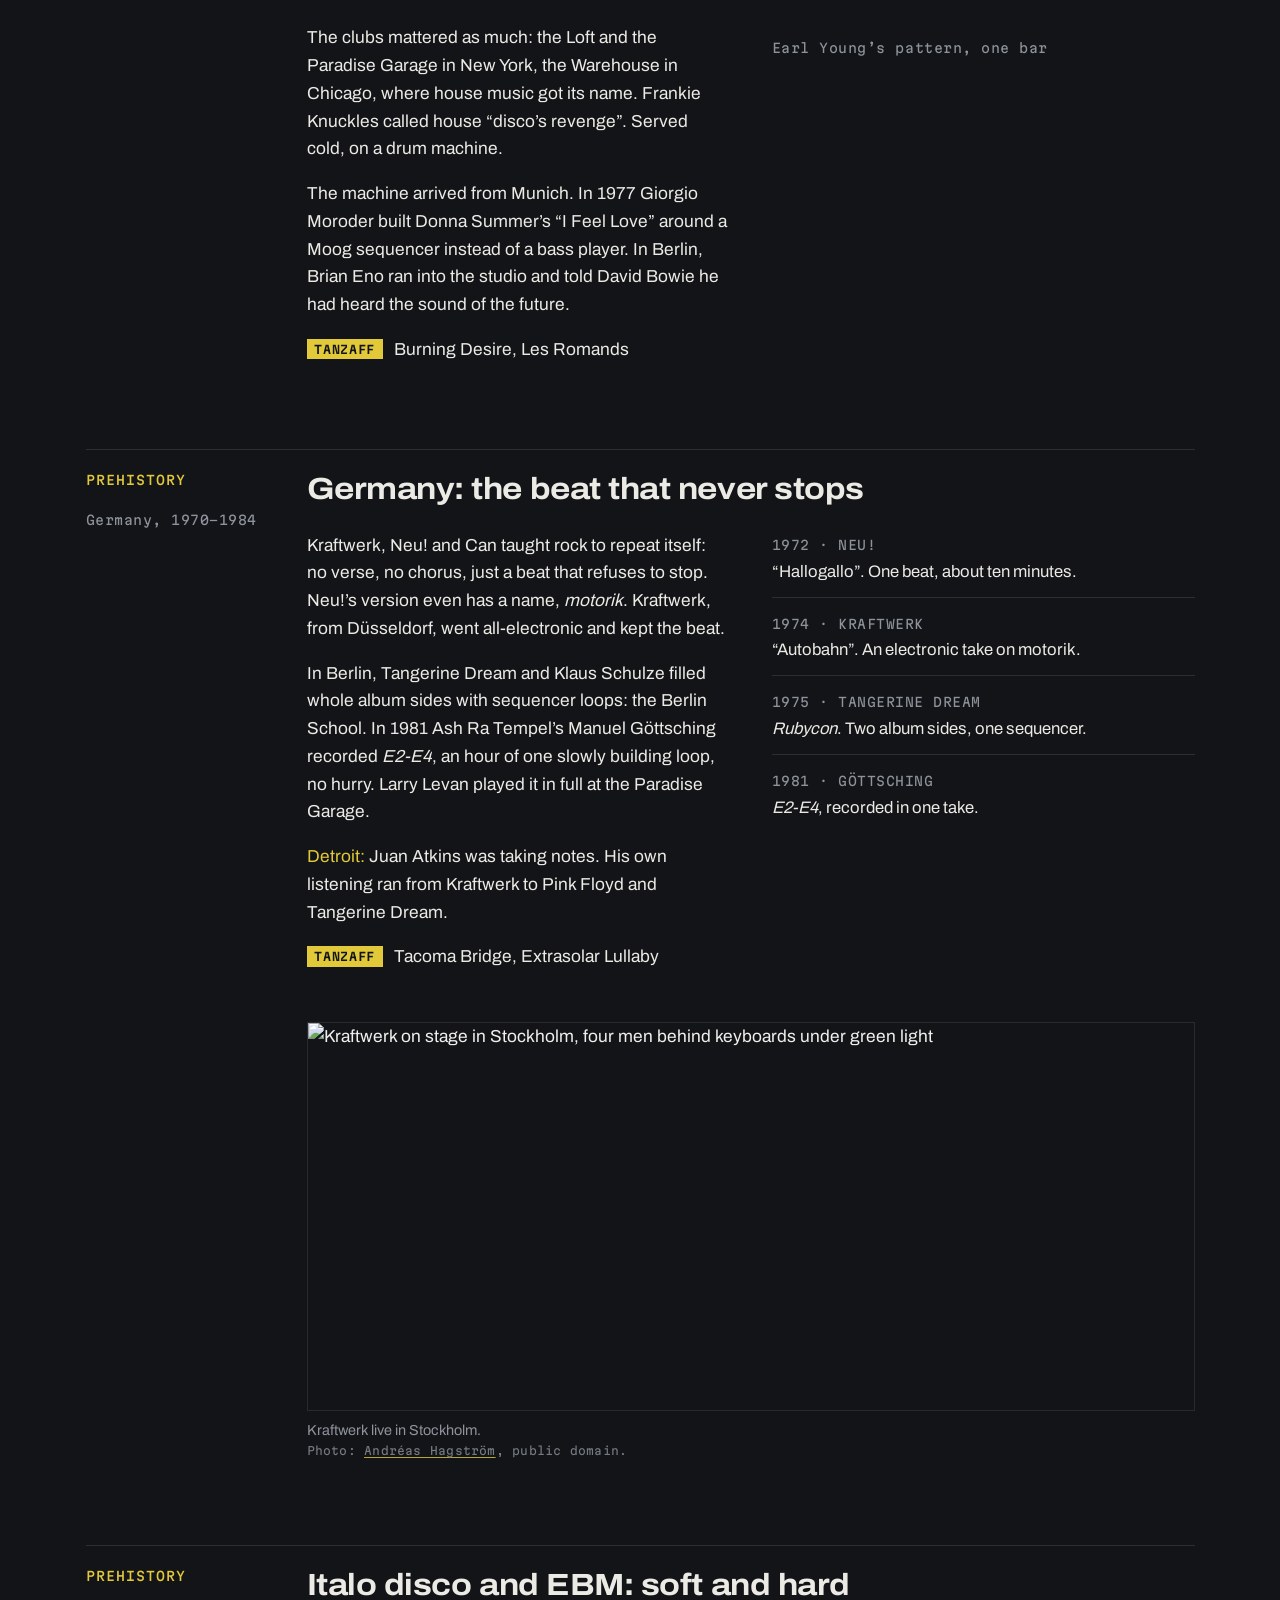
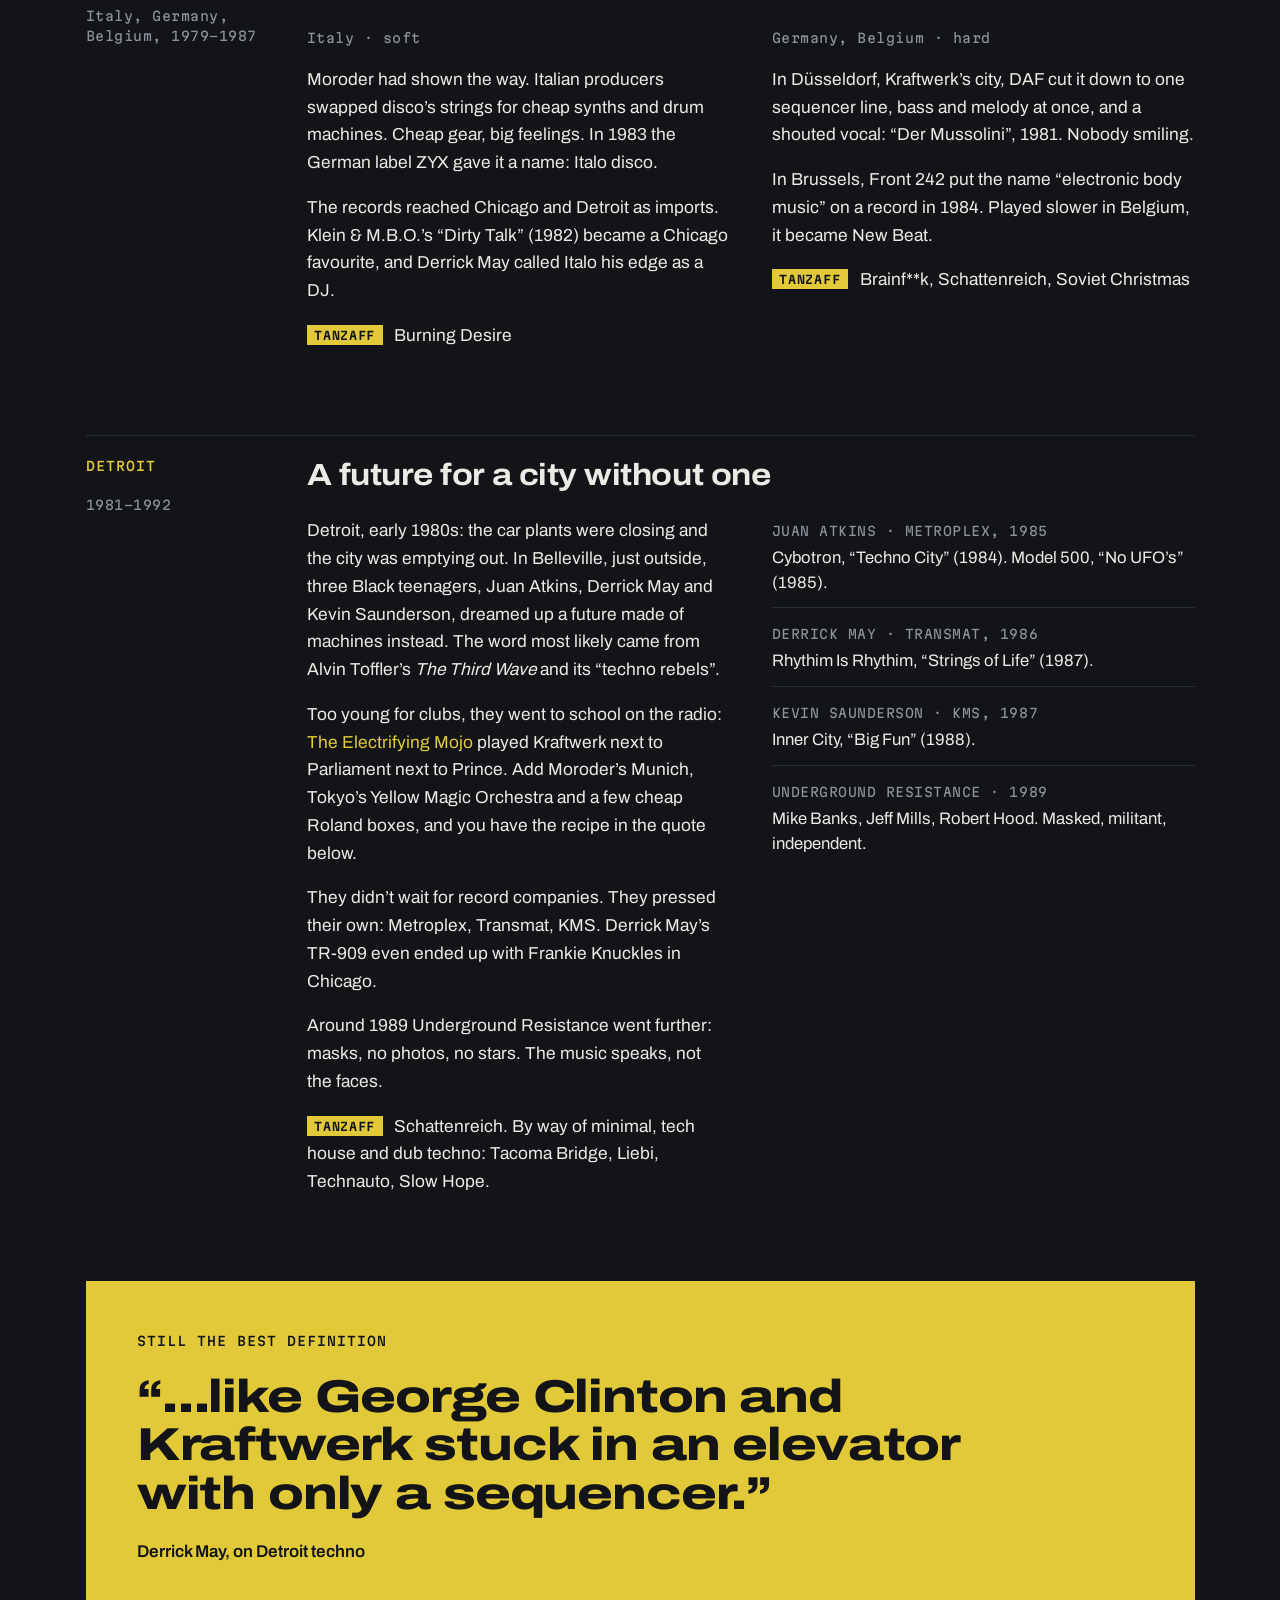
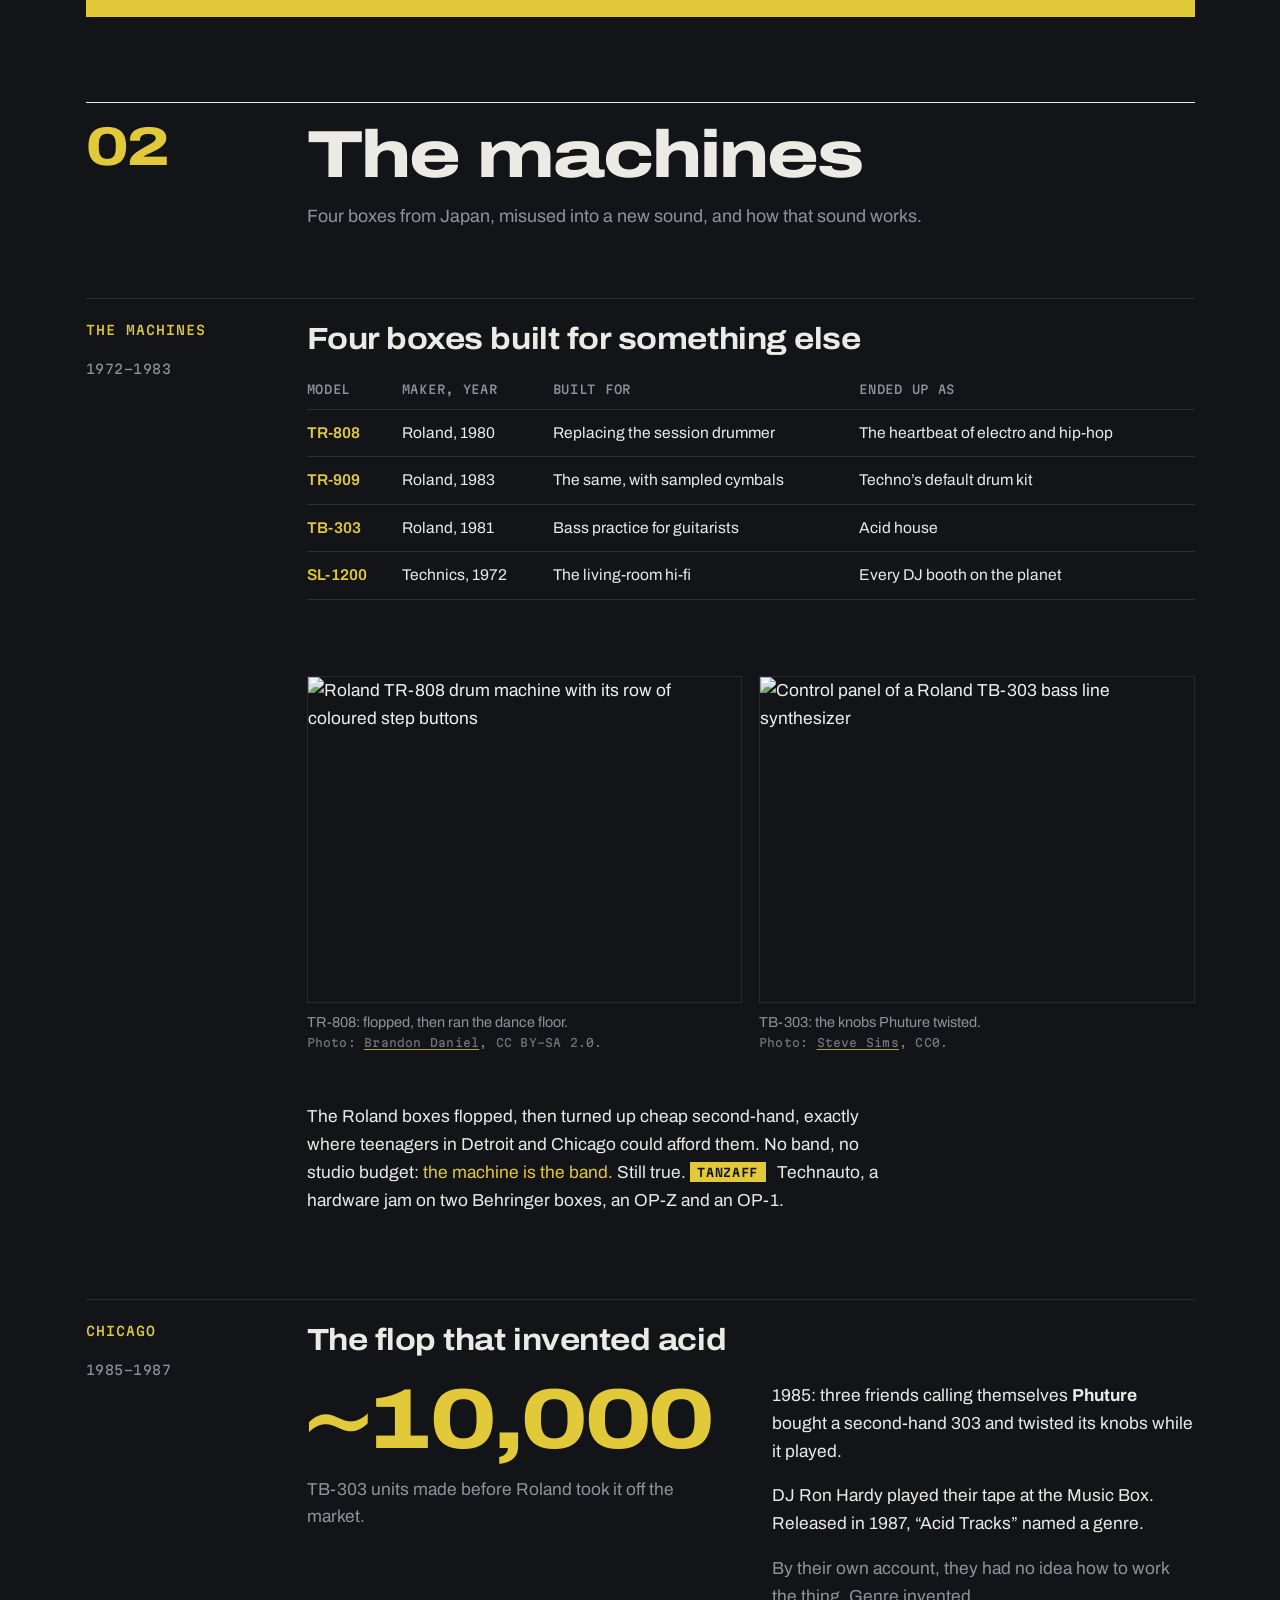
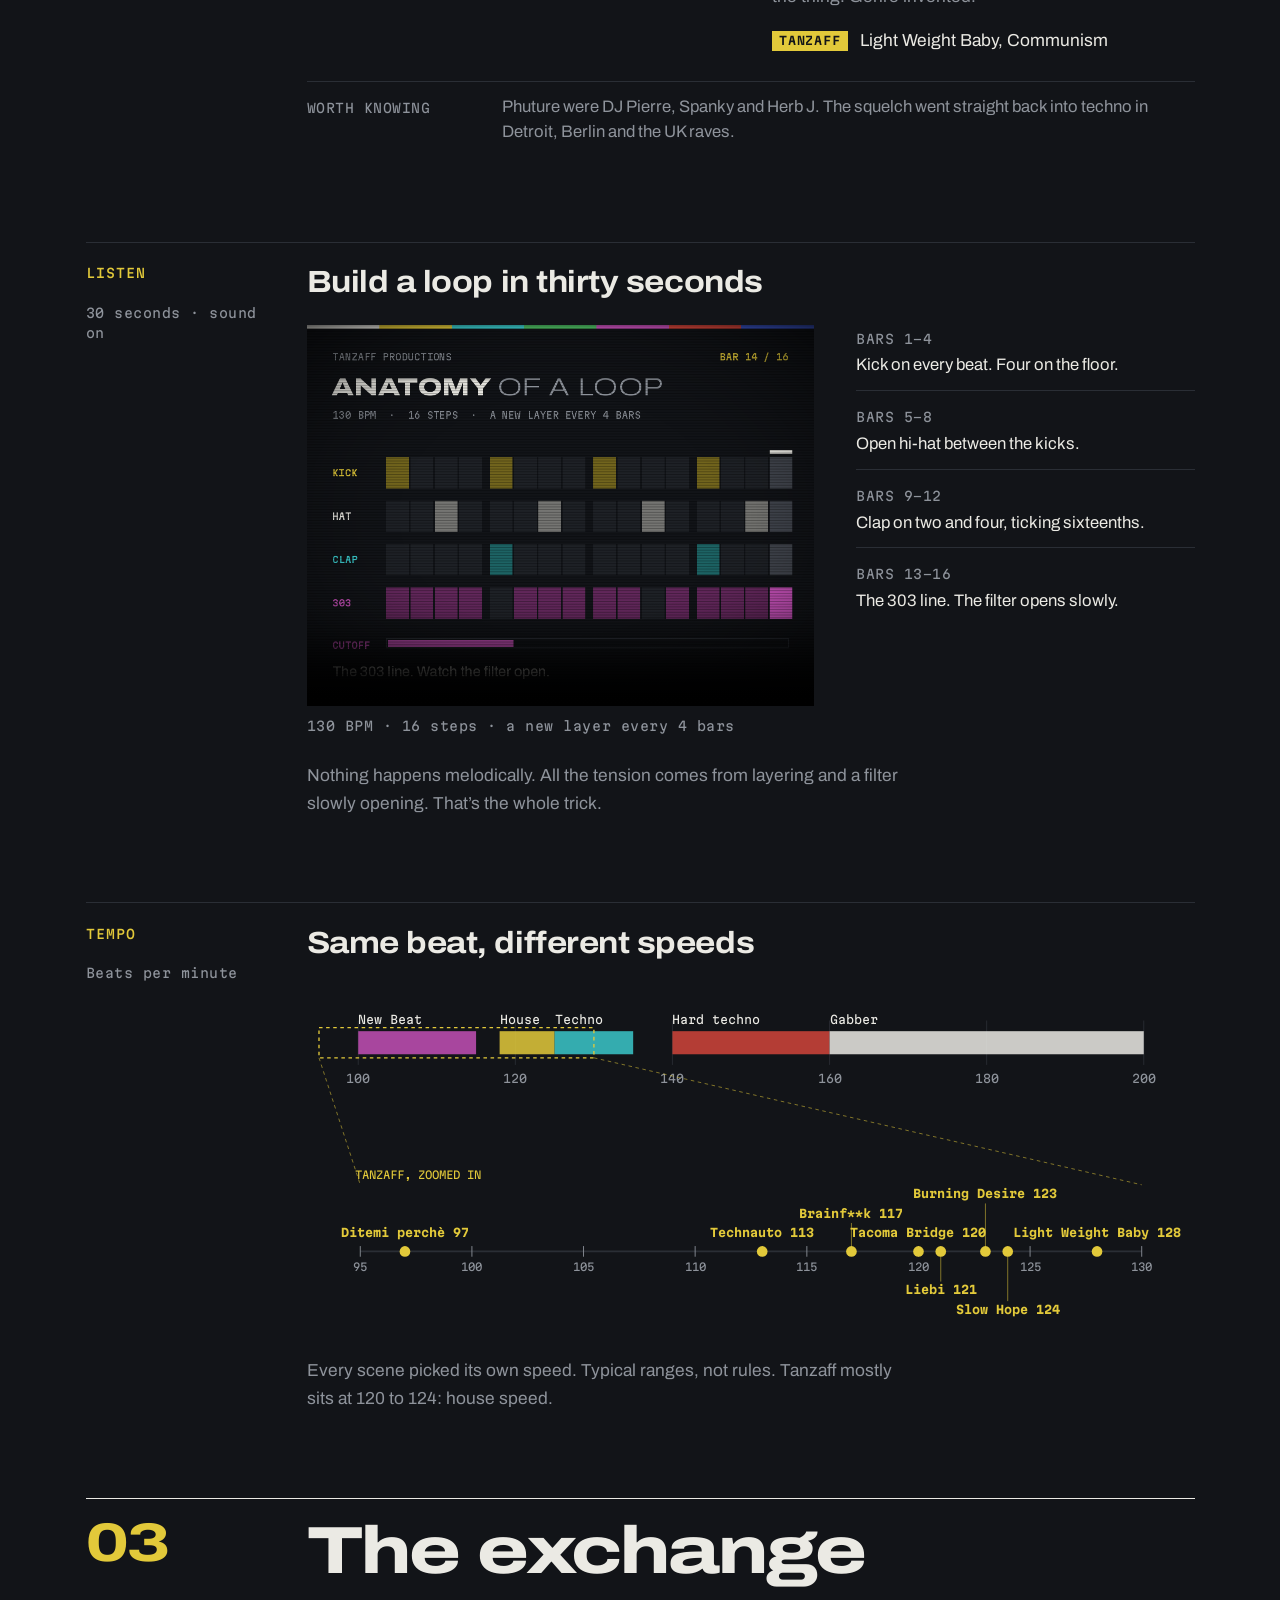
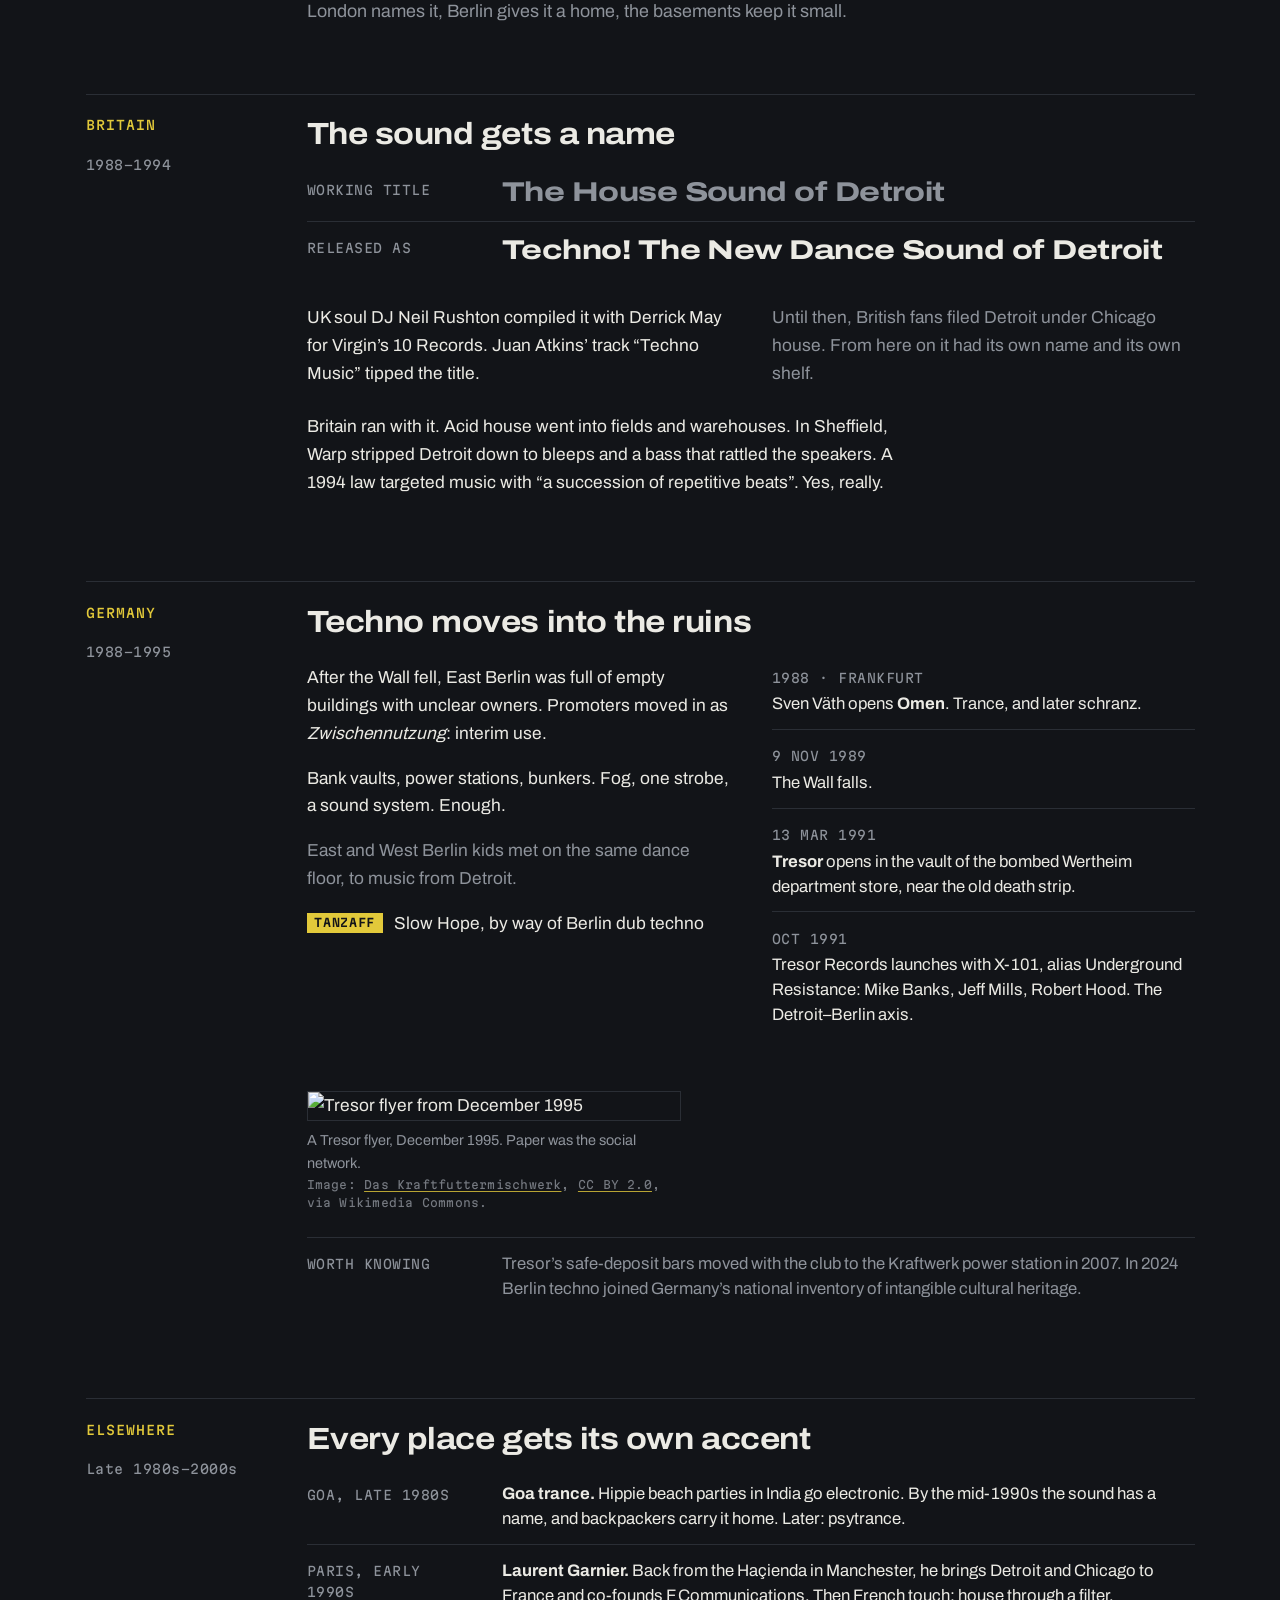
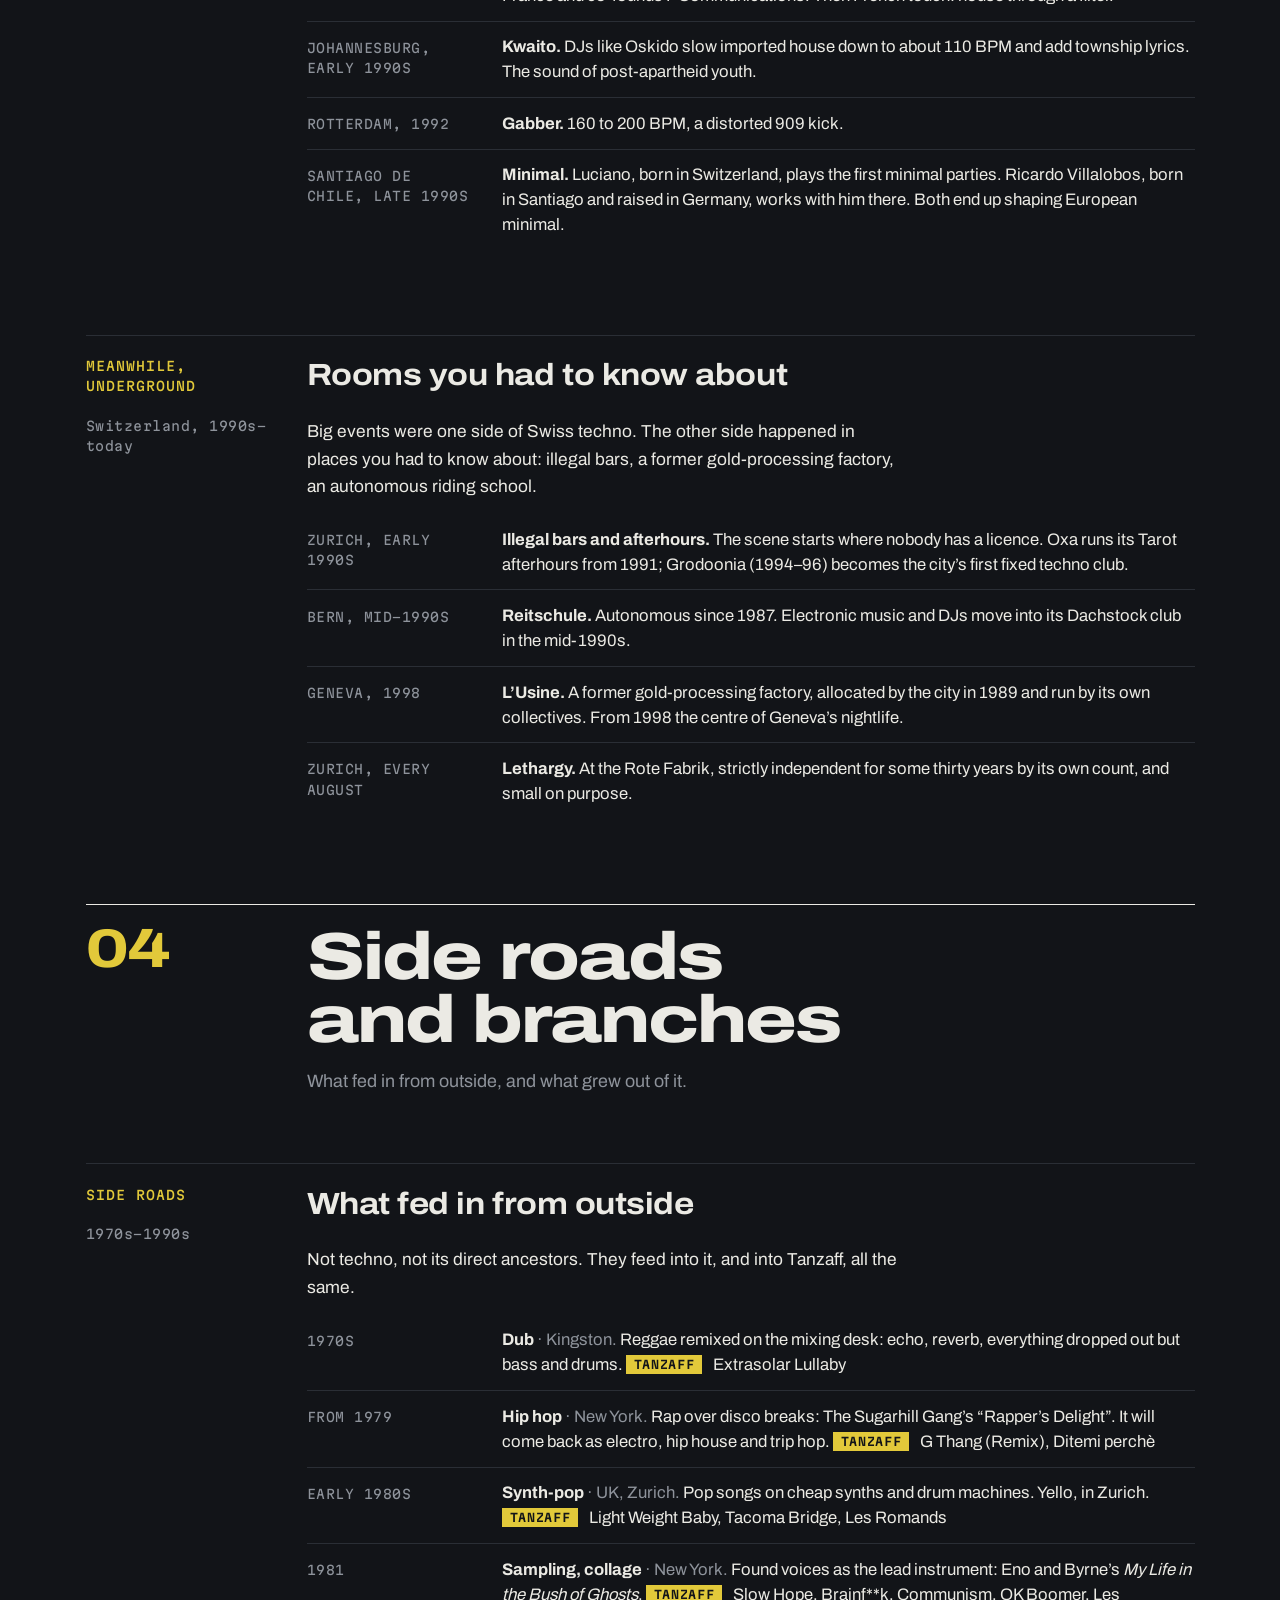
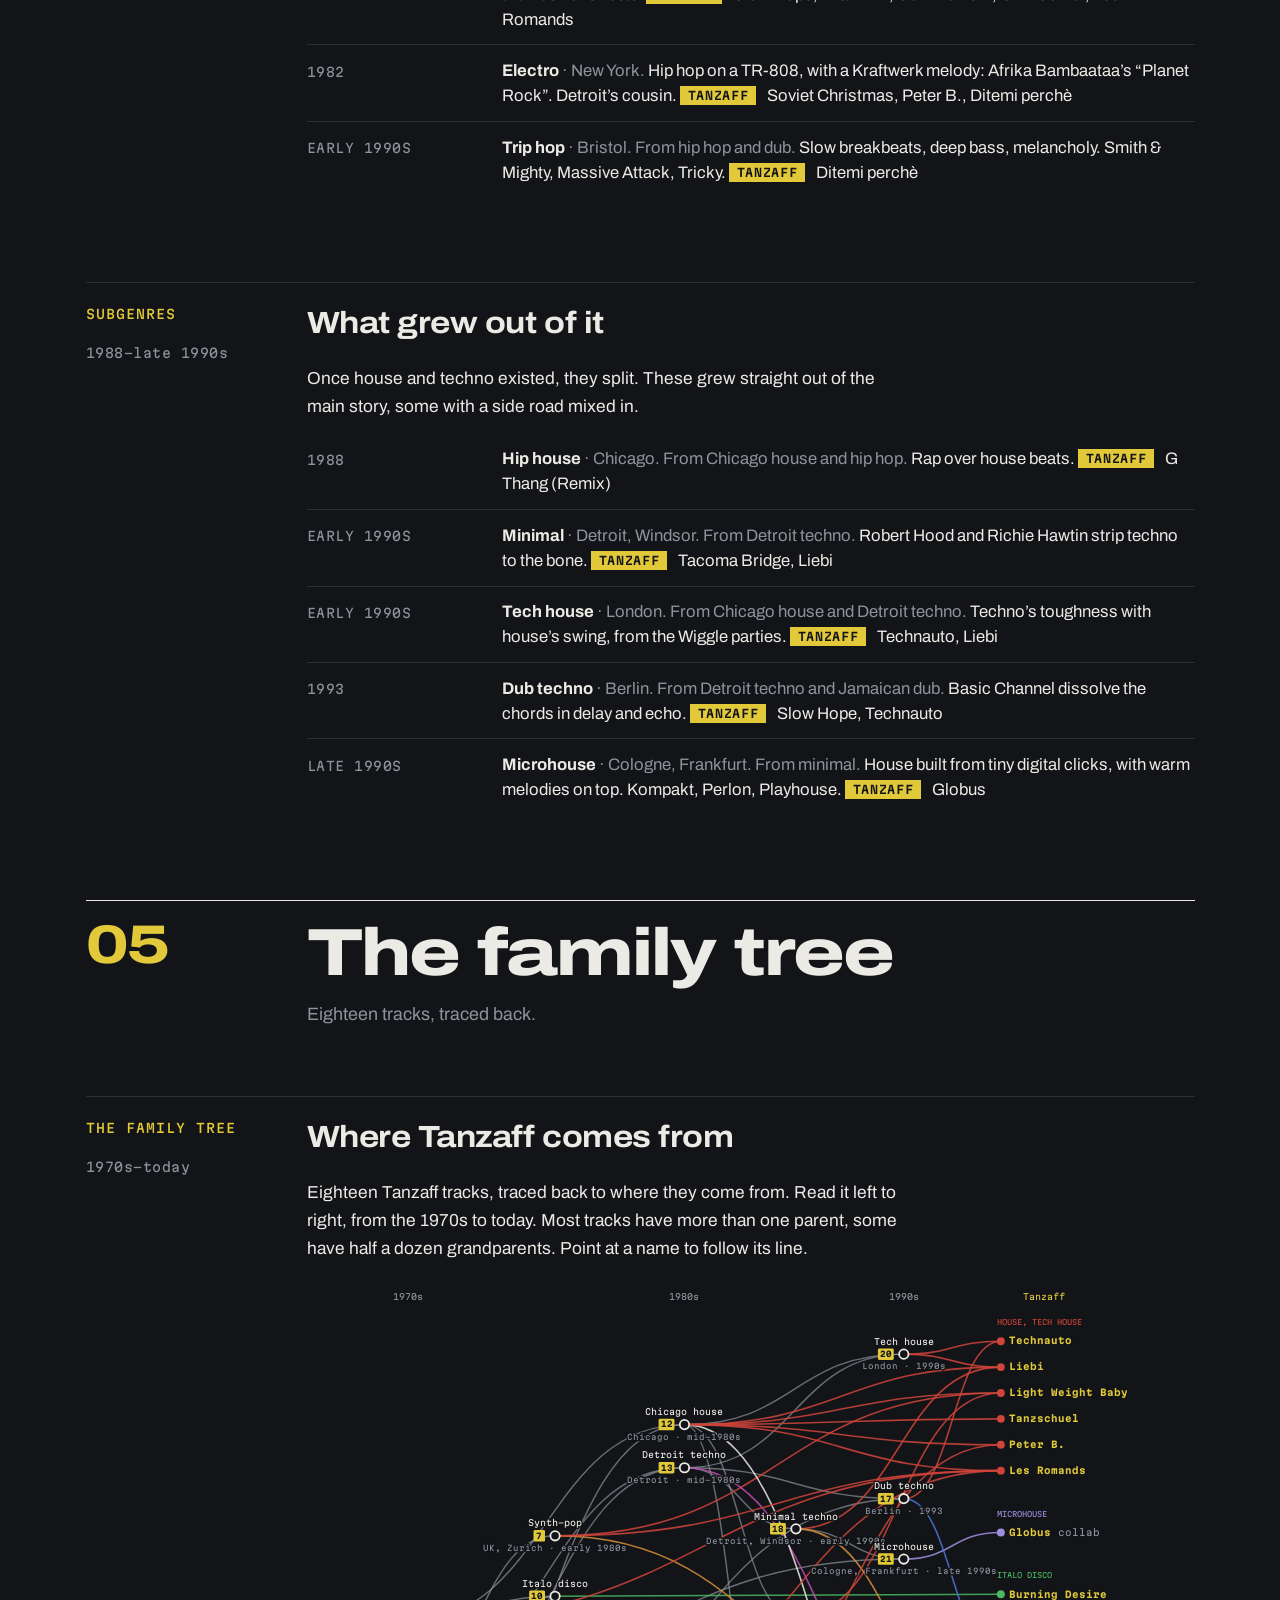
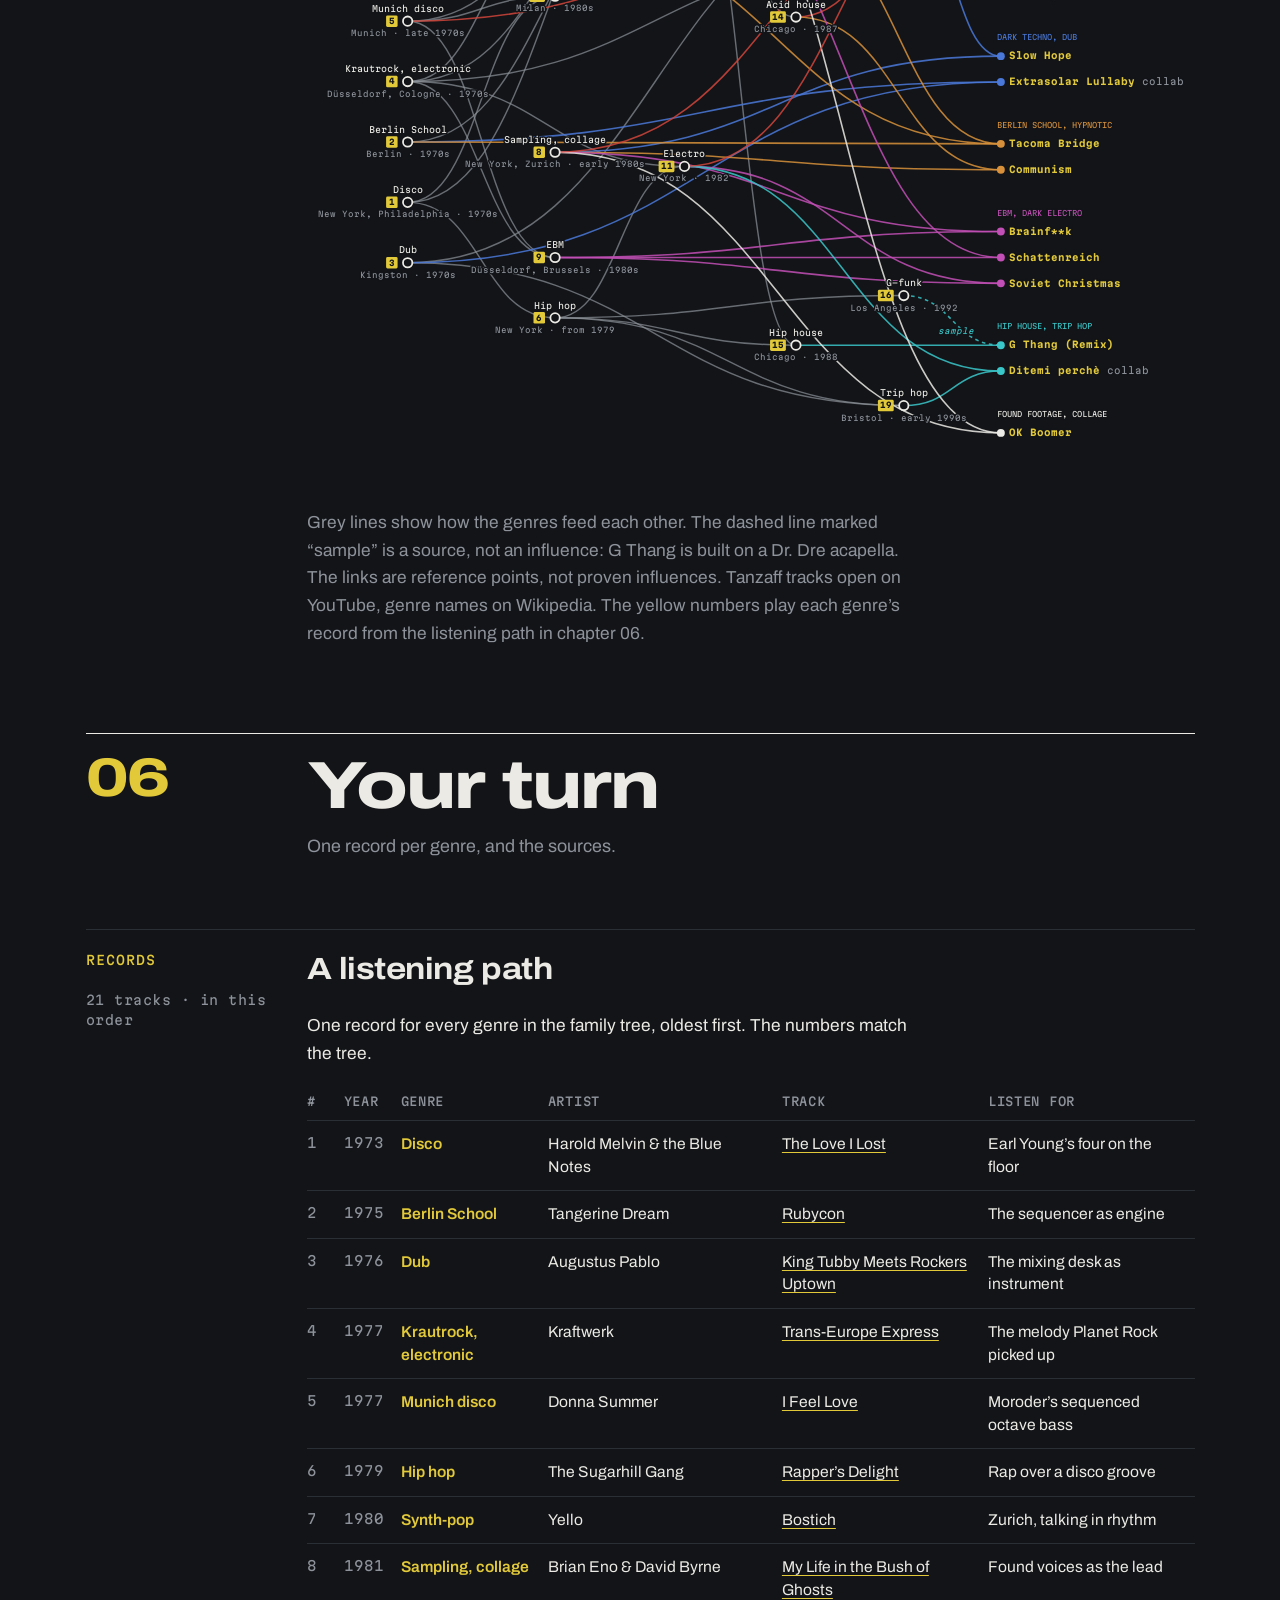
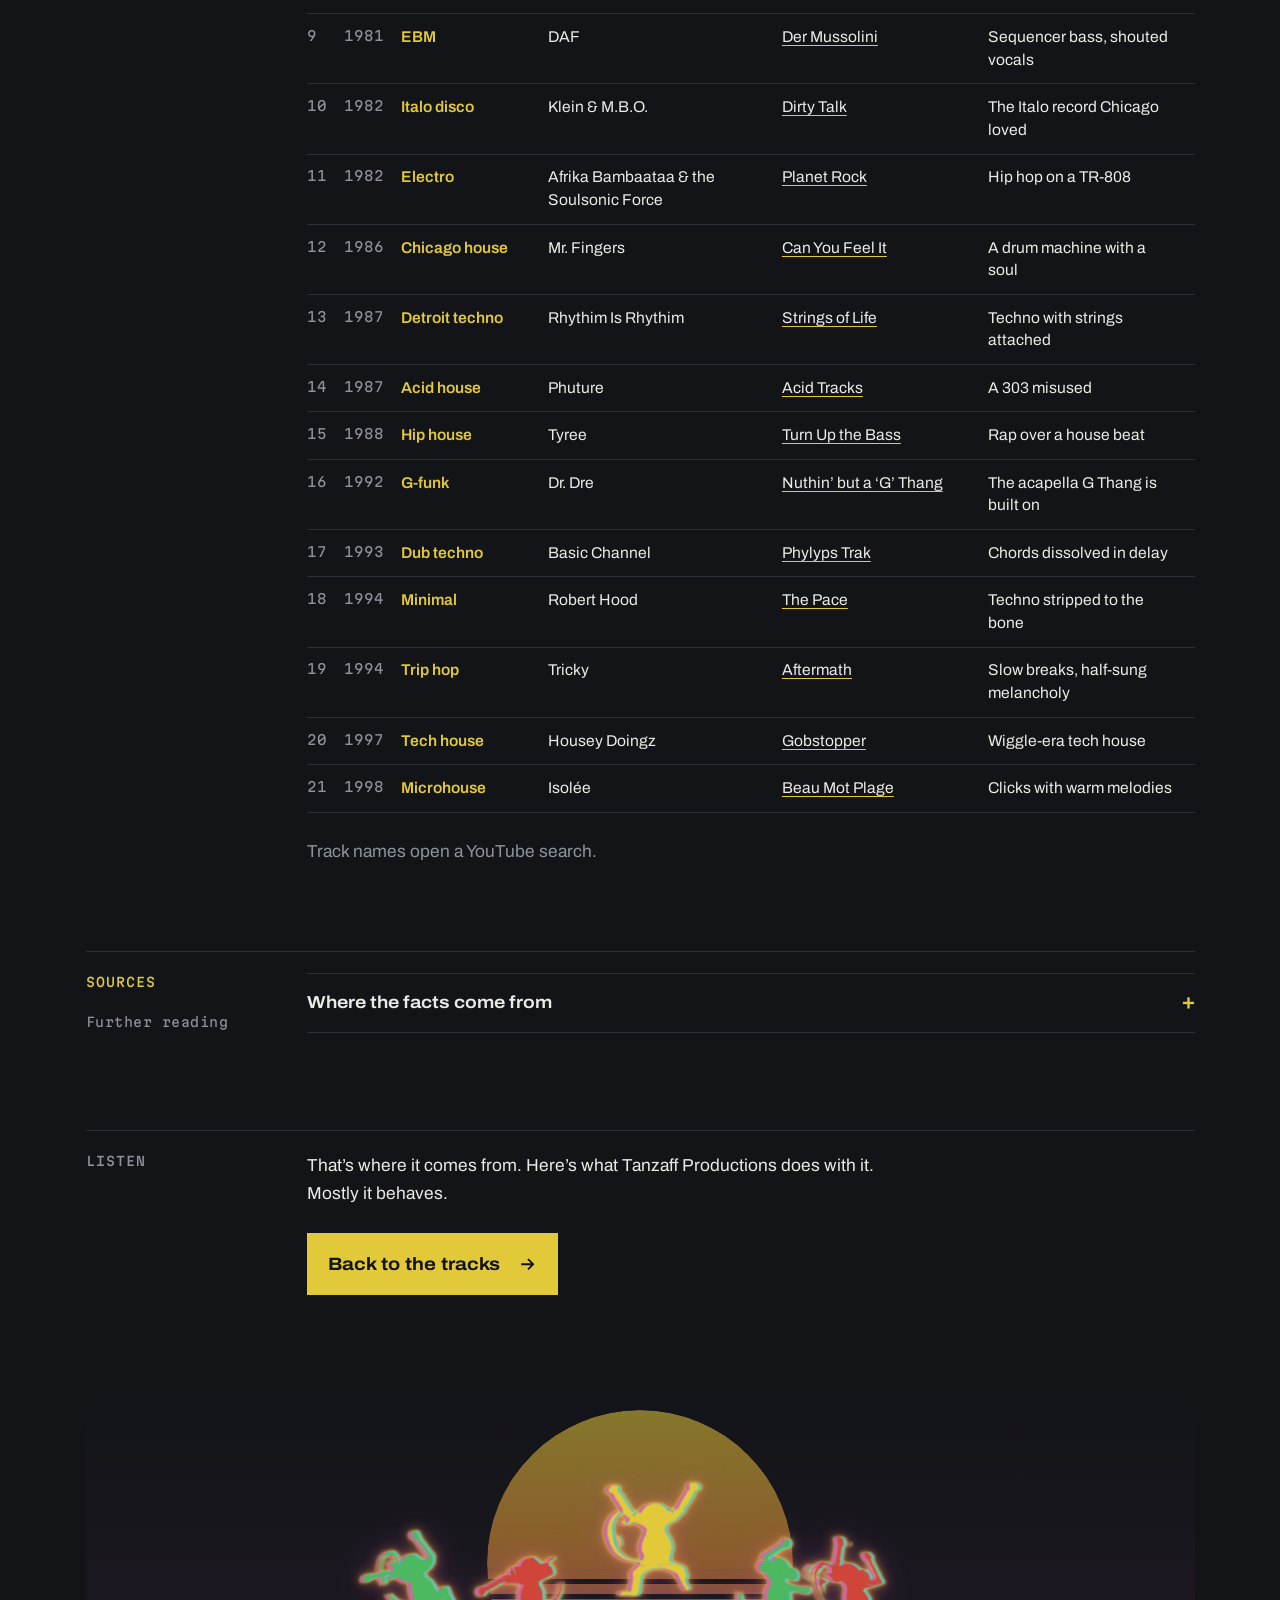
==== commit a66487f3: "Elsewhere expanded: Goa, Johannesburg (kwaito), Santiago (minimal) next to Paris and Rotterdam; Yell" ====
--- a/techno/index.html
+++ b/techno/index.html
@@ -198,7 +198,7 @@
           <div class="split">
             <div>
               <p>Detroit, early 1980s: the car plants were closing and the city was emptying out. In Belleville, just outside, three Black teenagers, Juan Atkins, Derrick May and Kevin Saunderson, dreamed up a future made of machines instead. The word most likely came from Alvin Toffler&rsquo;s <i>The Third Wave</i> and its &ldquo;techno rebels&rdquo;.</p>
-              <p>Too young for clubs, they went to school on the radio: <span class="hl">The Electrifying Mojo</span> played Kraftwerk next to Parliament next to Prince. Add a few cheap Roland boxes and you have the recipe in the quote below.</p>
+              <p>Too young for clubs, they went to school on the radio: <span class="hl">The Electrifying Mojo</span> played Kraftwerk next to Parliament next to Prince. Add Moroder&rsquo;s Munich, Tokyo&rsquo;s Yellow Magic Orchestra and a few cheap Roland boxes, and you have the recipe in the quote below.</p>
               <p>They didn&rsquo;t wait for record companies. They pressed their own: Metroplex, Transmat, KMS. Derrick May&rsquo;s TR-909 even ended up with Frankie Knuckles in Chicago.</p>
               <p>Around 1989 Underground Resistance went further: masks, no photos, no stars. The music speaks, not the faces.</p>
               <p><span class="tz">Tanzaff</span> Schattenreich. By way of minimal, tech house and dub techno: Tacoma Bridge, Liebi, Technauto, Slow Hope.</p>
@@ -405,12 +405,15 @@
       </section>
 
       <section class="block" aria-labelledby="europe-title">
-        <div class="story-label"><p class="label label-signal">Elsewhere</p><p class="tc">1990s</p></div>
-        <div class="story-body">
-          <h3 id="europe-title" class="story-title">Two more accents</h3>
+        <div class="story-label"><p class="label label-signal">Elsewhere</p><p class="tc">Late 1980s&ndash;2000s</p></div>
+        <div class="story-body">
+          <h3 id="europe-title" class="story-title">Every place gets its own accent</h3>
           <dl class="facts">
+            <div><dt>Goa, late 1980s</dt><dd><b>Goa trance.</b> Hippie beach parties in India go electronic. By the mid-1990s the sound has a name, and backpackers carry it home. Later: psytrance.</dd></div>
             <div><dt>Paris, early 1990s</dt><dd><b>Laurent Garnier.</b> Back from the Ha&ccedil;ienda in Manchester, he brings Detroit and Chicago to France and co-founds F Communications. Then French touch: house through a filter.</dd></div>
+            <div><dt>Johannesburg, early 1990s</dt><dd><b>Kwaito.</b> DJs like Oskido slow imported house down to about 110 BPM and add township lyrics. The sound of post-apartheid youth.</dd></div>
             <div><dt>Rotterdam, 1992</dt><dd><b>Gabber.</b> 160 to 200 BPM, a distorted 909 kick.</dd></div>
+            <div><dt>Santiago de Chile, late 1990s</dt><dd><b>Minimal.</b> Luciano, born in Switzerland, plays the first minimal parties. Ricardo Villalobos, born in Santiago and raised in Germany, works with him there. Both end up shaping European minimal.</dd></div>
           </dl>
         </div>
       </section>
@@ -678,7 +681,7 @@
               <div><dt>D&uuml;sseldorf</dt><dd><a href="https://www.electronicsound.co.uk/features/long-reads/dusseldorf-a-psycho-geography-of-electri_city/" rel="noopener" target="_blank">Electronic Sound, D&uuml;sseldorf: a psycho-geography of Electri_City</a> &middot; <a href="https://wearecult.rocks/electri_city-the-dusseldorf-school-of-electronic-music" rel="noopener" target="_blank">We Are Cult, Electri_City</a> &middot; <a href="https://www.visitduesseldorf.de/en/business/contact-us/media-service/infotexts/the-sound-of-dusseldorf-from-the-rhine-out-into-the-world" rel="noopener" target="_blank">Visit D&uuml;sseldorf, The sound of D&uuml;sseldorf</a> &middot; <a href="https://artsandculture.google.com/story/PQUxRHg5bNKtwA" rel="noopener" target="_blank">Google Arts &amp; Culture, Ratinger Hof</a></dd></div>
               <div><dt>Krautrock, prog</dt><dd><a href="https://en.wikipedia.org/wiki/Neu!" rel="noopener" target="_blank">Wikipedia, Neu!</a> &middot; <a href="https://en.wikipedia.org/wiki/Ash_Ra_Tempel" rel="noopener" target="_blank">Wikipedia, Ash Ra Tempel</a> &middot; <a href="https://en.wikipedia.org/wiki/E2-E4" rel="noopener" target="_blank">Wikipedia, E2-E4</a> &middot; <a href="https://mixmag.net/feature/rip-manuel-goettsching-obituary-tribute-krautrock-e2-e4-techno-ambient" rel="noopener" target="_blank">Mixmag, Manuel G&ouml;ttsching obituary</a> &middot; <a href="https://www.npr.org/2022/12/16/1143656772/musician-manuel-gottsching-died-dec-4-at-age-70" rel="noopener" target="_blank">NPR, Manuel G&ouml;ttsching died at 70</a> &middot; <a href="https://daily.redbullmusicacademy.com/2018/09/key-tracks-manuel-gottsching-e2-e4/" rel="noopener" target="_blank">Red Bull Music Academy, Key tracks: Manuel G&ouml;ttsching</a> &middot; <a href="https://classicalbumsundays.com/album-of-the-month-manuel-gottsching-e2-e4/" rel="noopener" target="_blank">Classic Album Sundays, The story of E2-E4</a> &middot; <a href="https://www.avclub.com/krautrock-1798216198" rel="noopener" target="_blank">AV Club, Where to start with krautrock</a> &middot; <a href="https://reverb.com/news/interview-juan-atkins" rel="noopener" target="_blank">Reverb, An interview with Juan Atkins</a> &middot; <a href="https://www.loudersound.com/features/how-the-synthesiser-helped-shape-progressive-music" rel="noopener" target="_blank">Louder, How the synthesiser helped shape progressive music</a> &middot; <a href="https://en.wikipedia.org/wiki/Berlin_School_of_electronic_music" rel="noopener" target="_blank">Wikipedia, Berlin School</a> &middot; <a href="https://en.wikipedia.org/wiki/Rubycon" rel="noopener" target="_blank">Wikipedia, Rubycon</a></dd></div>
               <div><dt>EBM, New Beat</dt><dd><a href="https://en.wikipedia.org/wiki/Electronic_body_music" rel="noopener" target="_blank">Wikipedia, Electronic body music</a> &middot; <a href="https://en.wikipedia.org/wiki/Liaisons_Dangereuses_(band)" rel="noopener" target="_blank">Wikipedia, Liaisons Dangereuses</a> &middot; <a href="https://daily.redbullmusicacademy.com/2018/01/new-beat-feature" rel="noopener" target="_blank">Red Bull Music Academy, The story of New Beat</a> &middot; <a href="https://en.wikipedia.org/wiki/Deutsch_Amerikanische_Freundschaft" rel="noopener" target="_blank">Wikipedia, DAF</a> &middot; <a href="https://www.synthtopia.com/content/2024/02/01/how-the-korg-ms-20-synthesizer-sq-10-sequencer-shaped-the-sound-of-german-electronic-music/" rel="noopener" target="_blank">Synthtopia, DAF&rsquo;s sequencer</a></dd></div>
-              <div><dt>Kraftwerk to electro</dt><dd><a href="https://www.goethe.de/ins/ca/en/kul/loe/mag/21081640.html" rel="noopener" target="_blank">Goethe-Institut, Techno in Germany</a></dd></div>
+              <div><dt>Kraftwerk to electro</dt><dd><a href="https://www.goethe.de/ins/ca/en/kul/loe/mag/21081640.html" rel="noopener" target="_blank">Goethe-Institut, Techno in Germany</a> &middot; <a href="https://en.wikipedia.org/wiki/Yellow_Magic_Orchestra" rel="noopener" target="_blank">Wikipedia, Yellow Magic Orchestra</a></dd></div>
               <div><dt>Yello</dt><dd><a href="https://www.udiscovermusic.com/stories/best-yello-songs/" rel="noopener" target="_blank">uDiscover Music, Best Yello songs</a></dd></div>
               <div><dt>Frankfurt</dt><dd><a href="https://www.electronicbeats.net/frankfurt-diy-history" rel="noopener" target="_blank">Electronic Beats, Frankfurt&rsquo;s &rsquo;80s tape scene</a> &middot; <a href="https://de.wikipedia.org/wiki/Sound_of_Frankfurt" rel="noopener" target="_blank">Wikipedia, Sound of Frankfurt</a></dd></div>
               <div><dt>Trance</dt><dd><a href="https://en.wikipedia.org/wiki/Trance_music" rel="noopener" target="_blank">Wikipedia, Trance music</a> &middot; <a href="https://en.wikipedia.org/wiki/Harthouse" rel="noopener" target="_blank">Wikipedia, Harthouse</a> &middot; <a href="https://www.beatportal.com/articles/51518-beatports-definitive-history-of-trance" rel="noopener" target="_blank">Beatportal, A definitive history of trance</a></dd></div>
@@ -690,6 +693,7 @@
               <div><dt>Roland</dt><dd><a href="https://ra.co/news.aspx?id=38610" rel="noopener" target="_blank">Resident Advisor, Ikutaro Kakehashi obituary</a></dd></div>
               <div><dt>SL-1200</dt><dd><a href="https://spectrum.ieee.org/the-consumer-electronics-hall-of-fame-the-matsushitatechnics-sl1200" rel="noopener" target="_blank">IEEE Spectrum, The Matsushita/Technics SL-1200</a></dd></div>
               <div><dt>Minimal</dt><dd><a href="https://daily.redbullmusicacademy.com/2019/05/robert-hood-minimal-nation-track-by-track" rel="noopener" target="_blank">Red Bull Music Academy, The making of Minimal Nation</a></dd></div>
+              <div><dt>Elsewhere</dt><dd><a href="https://en.wikipedia.org/wiki/Goa_trance" rel="noopener" target="_blank">Wikipedia, Goa trance</a> &middot; <a href="https://en.wikipedia.org/wiki/Kwaito" rel="noopener" target="_blank">Wikipedia, Kwaito</a> &middot; <a href="https://daily.bandcamp.com/lists/kwaito-house-music-feature" rel="noopener" target="_blank">Bandcamp Daily, Kwaito</a> &middot; <a href="https://en.wikipedia.org/wiki/Luciano_(DJ)" rel="noopener" target="_blank">Wikipedia, Luciano</a> &middot; <a href="https://en.wikipedia.org/wiki/Ricardo_Villalobos" rel="noopener" target="_blank">Wikipedia, Ricardo Villalobos</a></dd></div>
               <div><dt>Paris</dt><dd><a href="https://en.wikipedia.org/wiki/Laurent_Garnier" rel="noopener" target="_blank">Wikipedia, Laurent Garnier</a> &middot; <a href="https://en.wikipedia.org/wiki/F_Communications" rel="noopener" target="_blank">Wikipedia, F Communications</a> &middot; <a href="https://en.wikipedia.org/wiki/Bleep_techno" rel="noopener" target="_blank">Wikipedia, Bleep techno</a></dd></div>
             </dl>
           </div>
